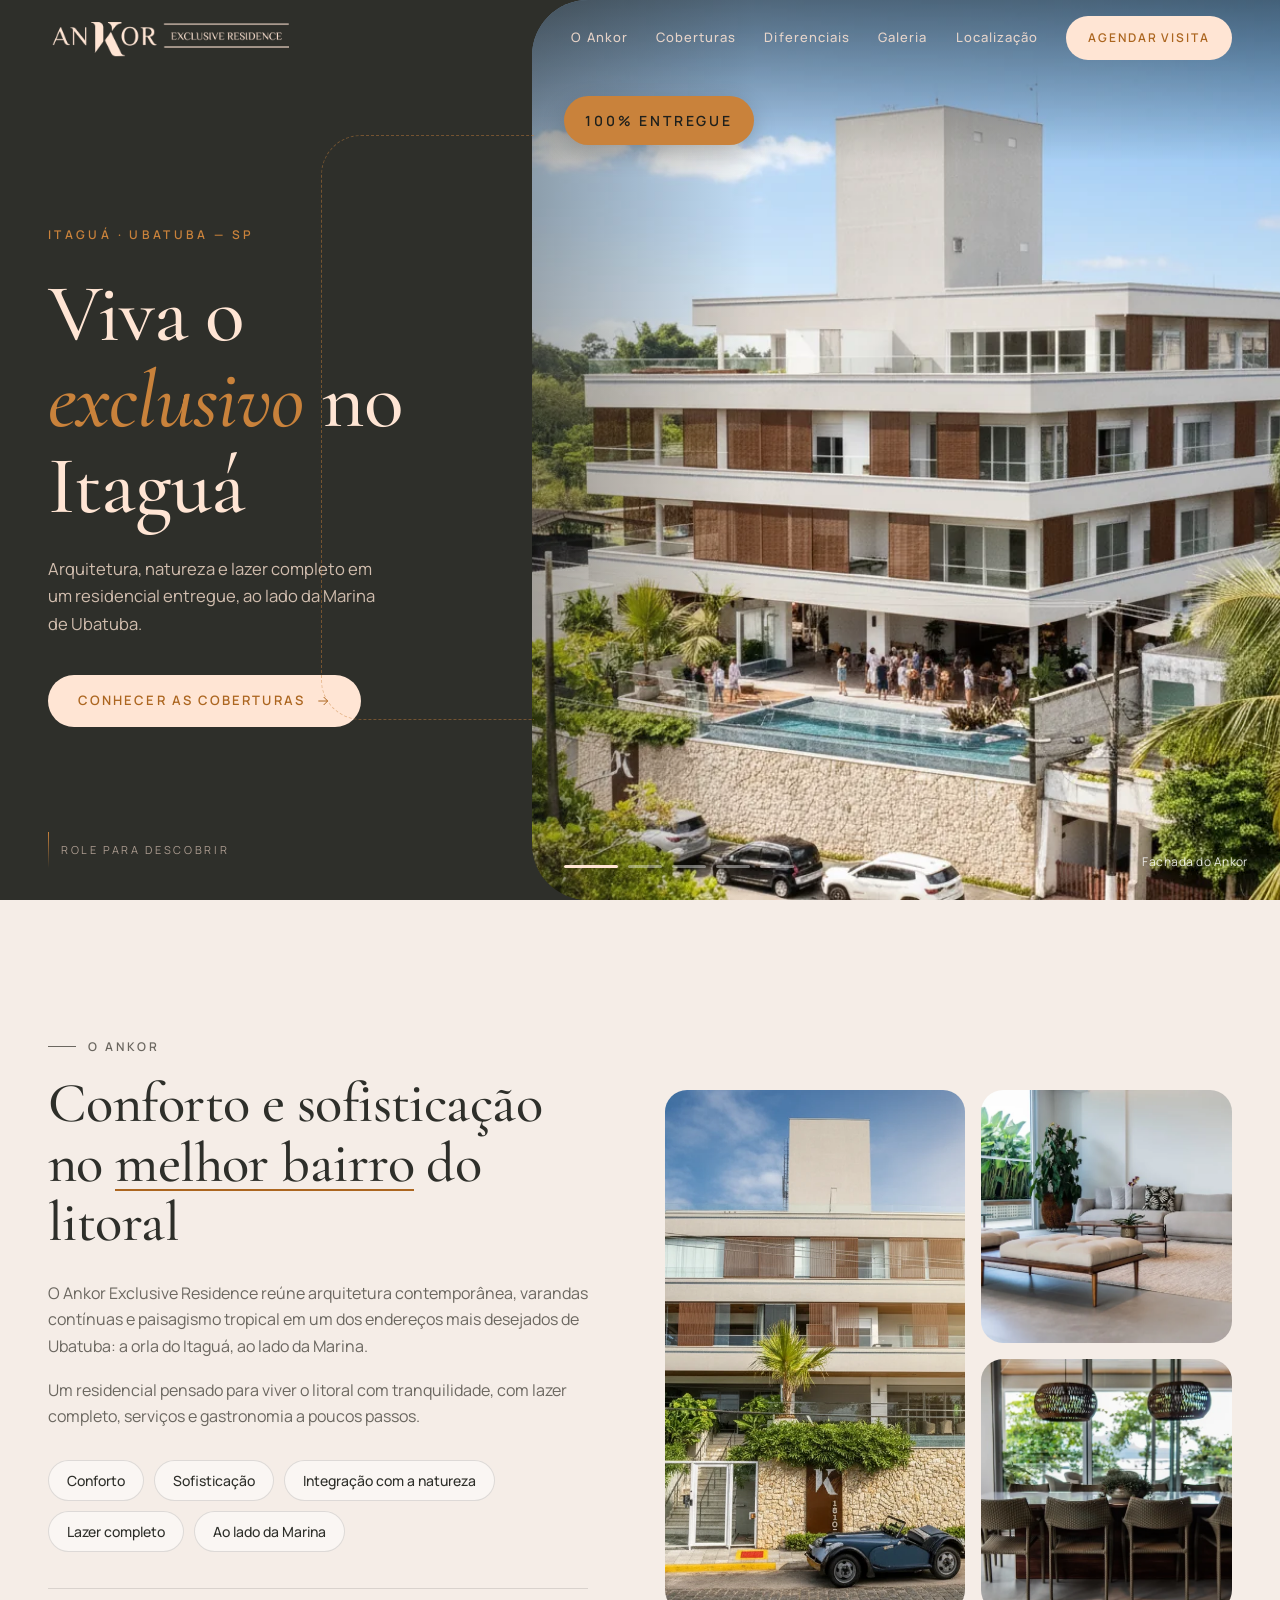
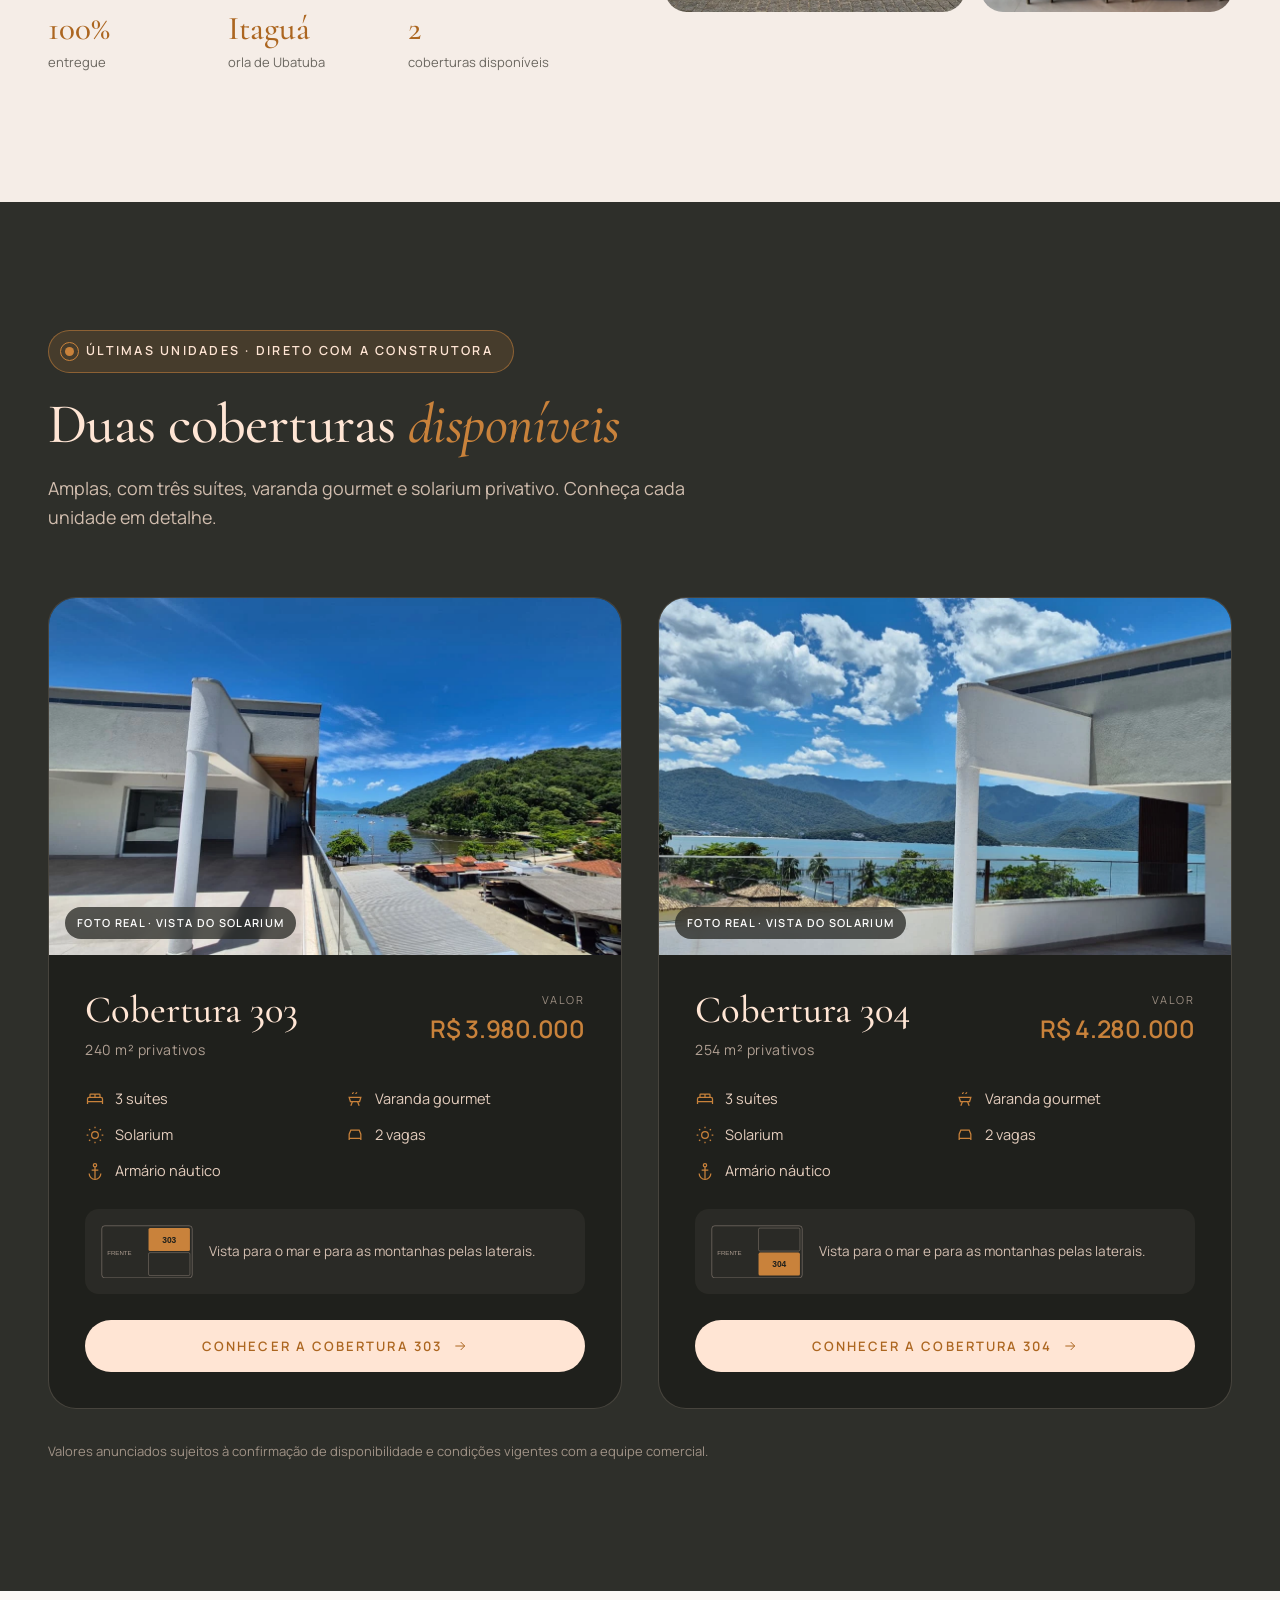
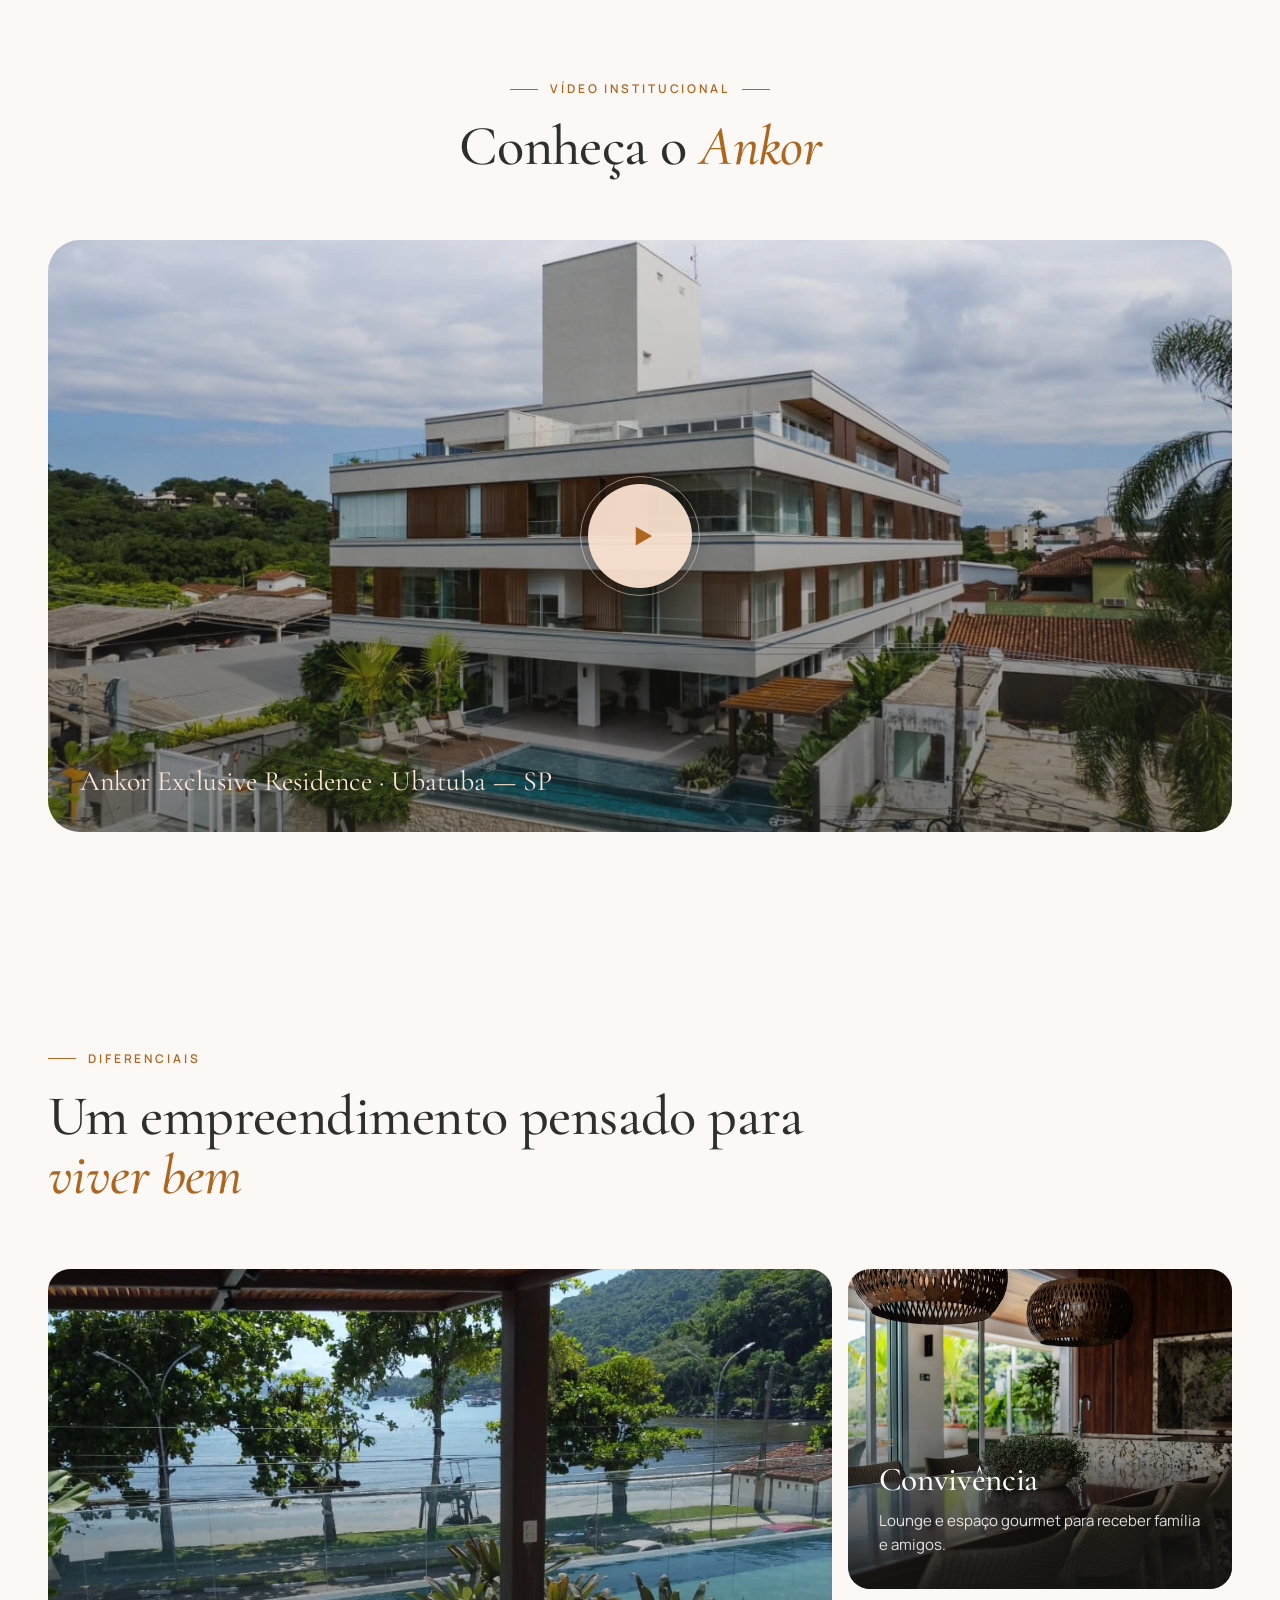
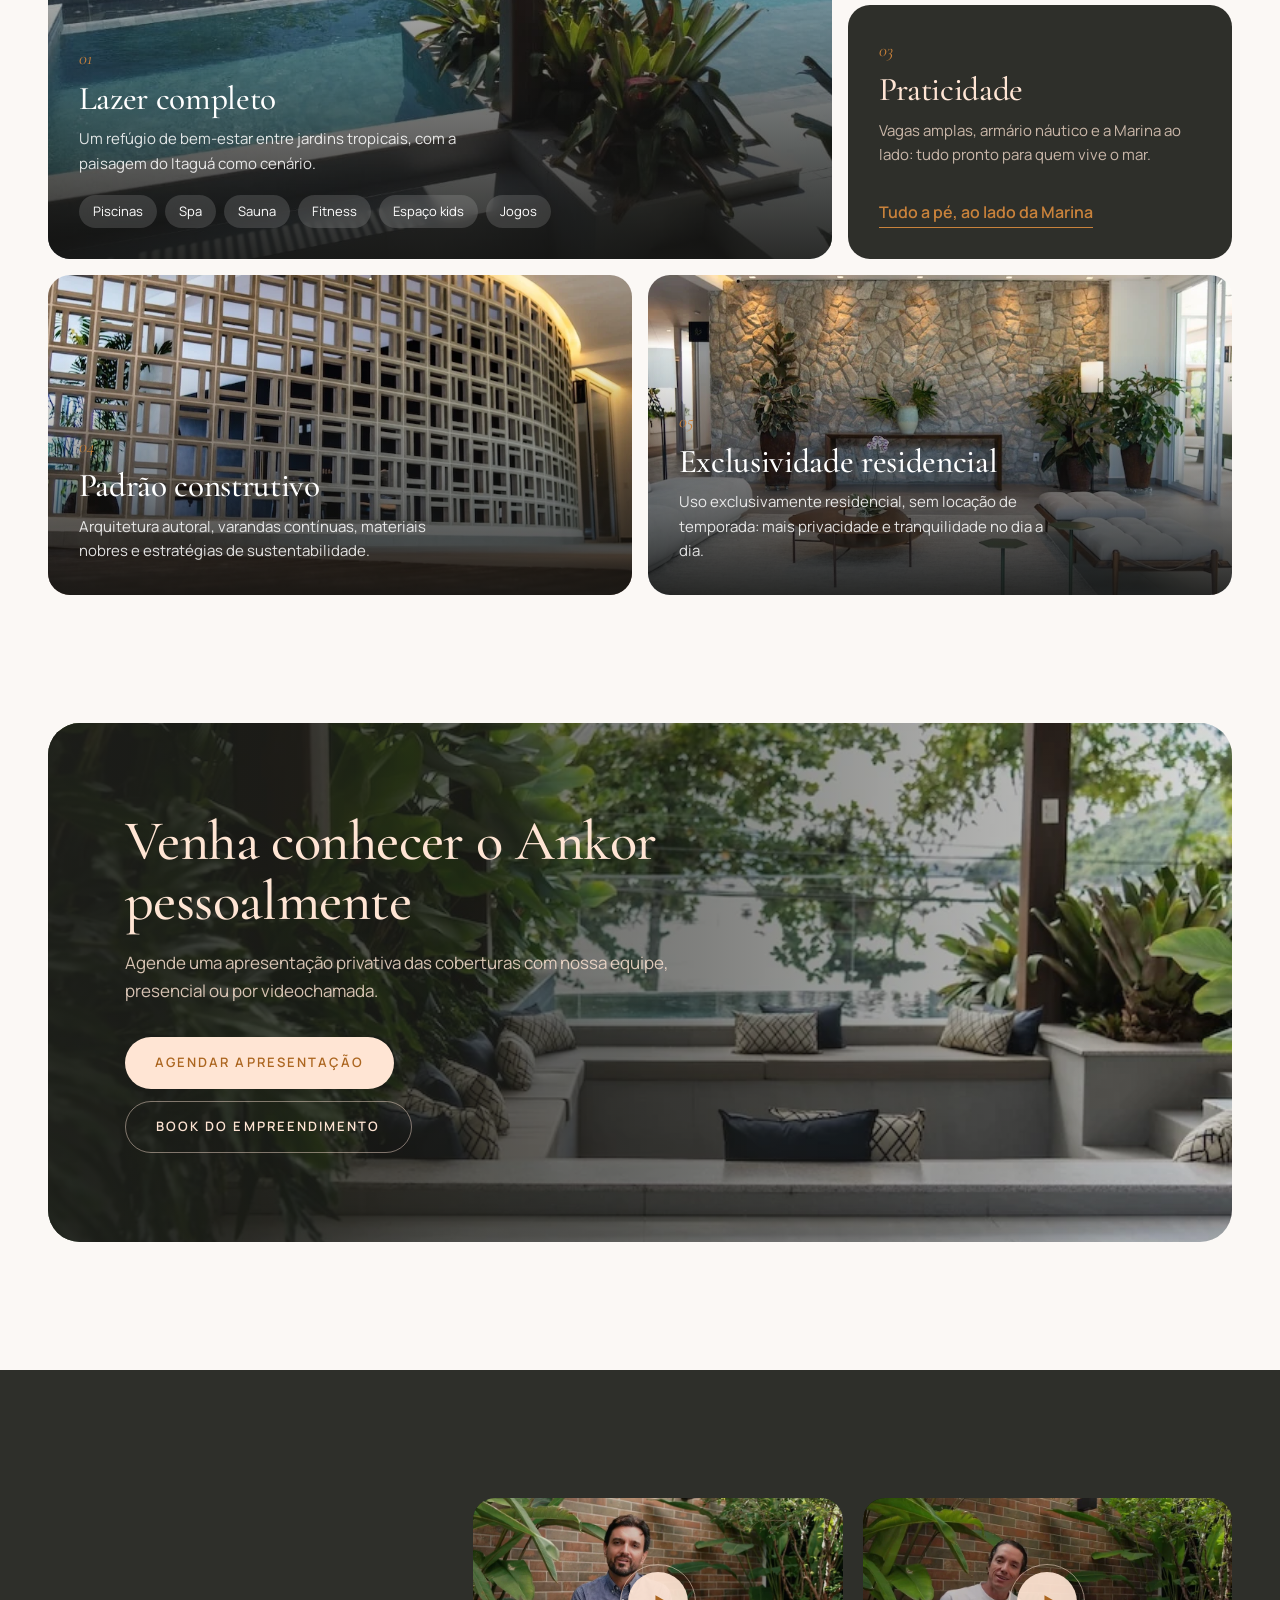
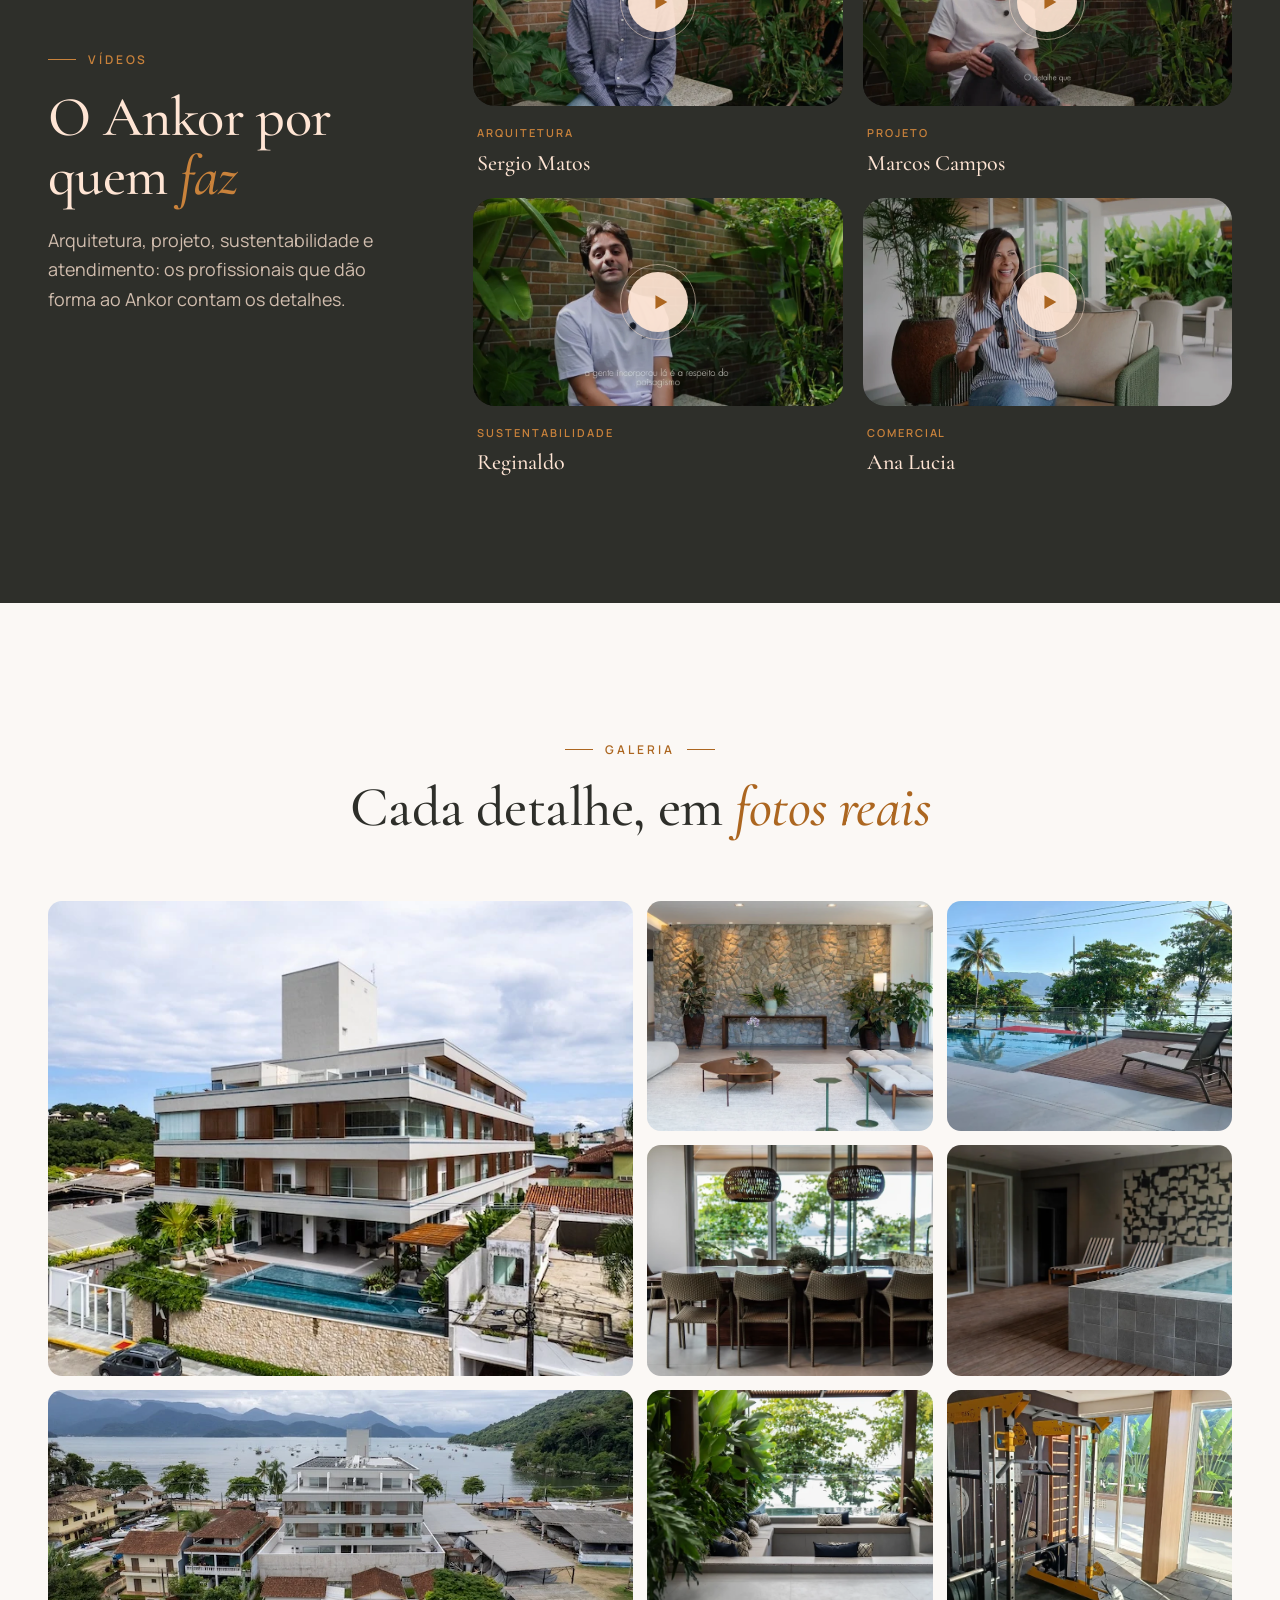
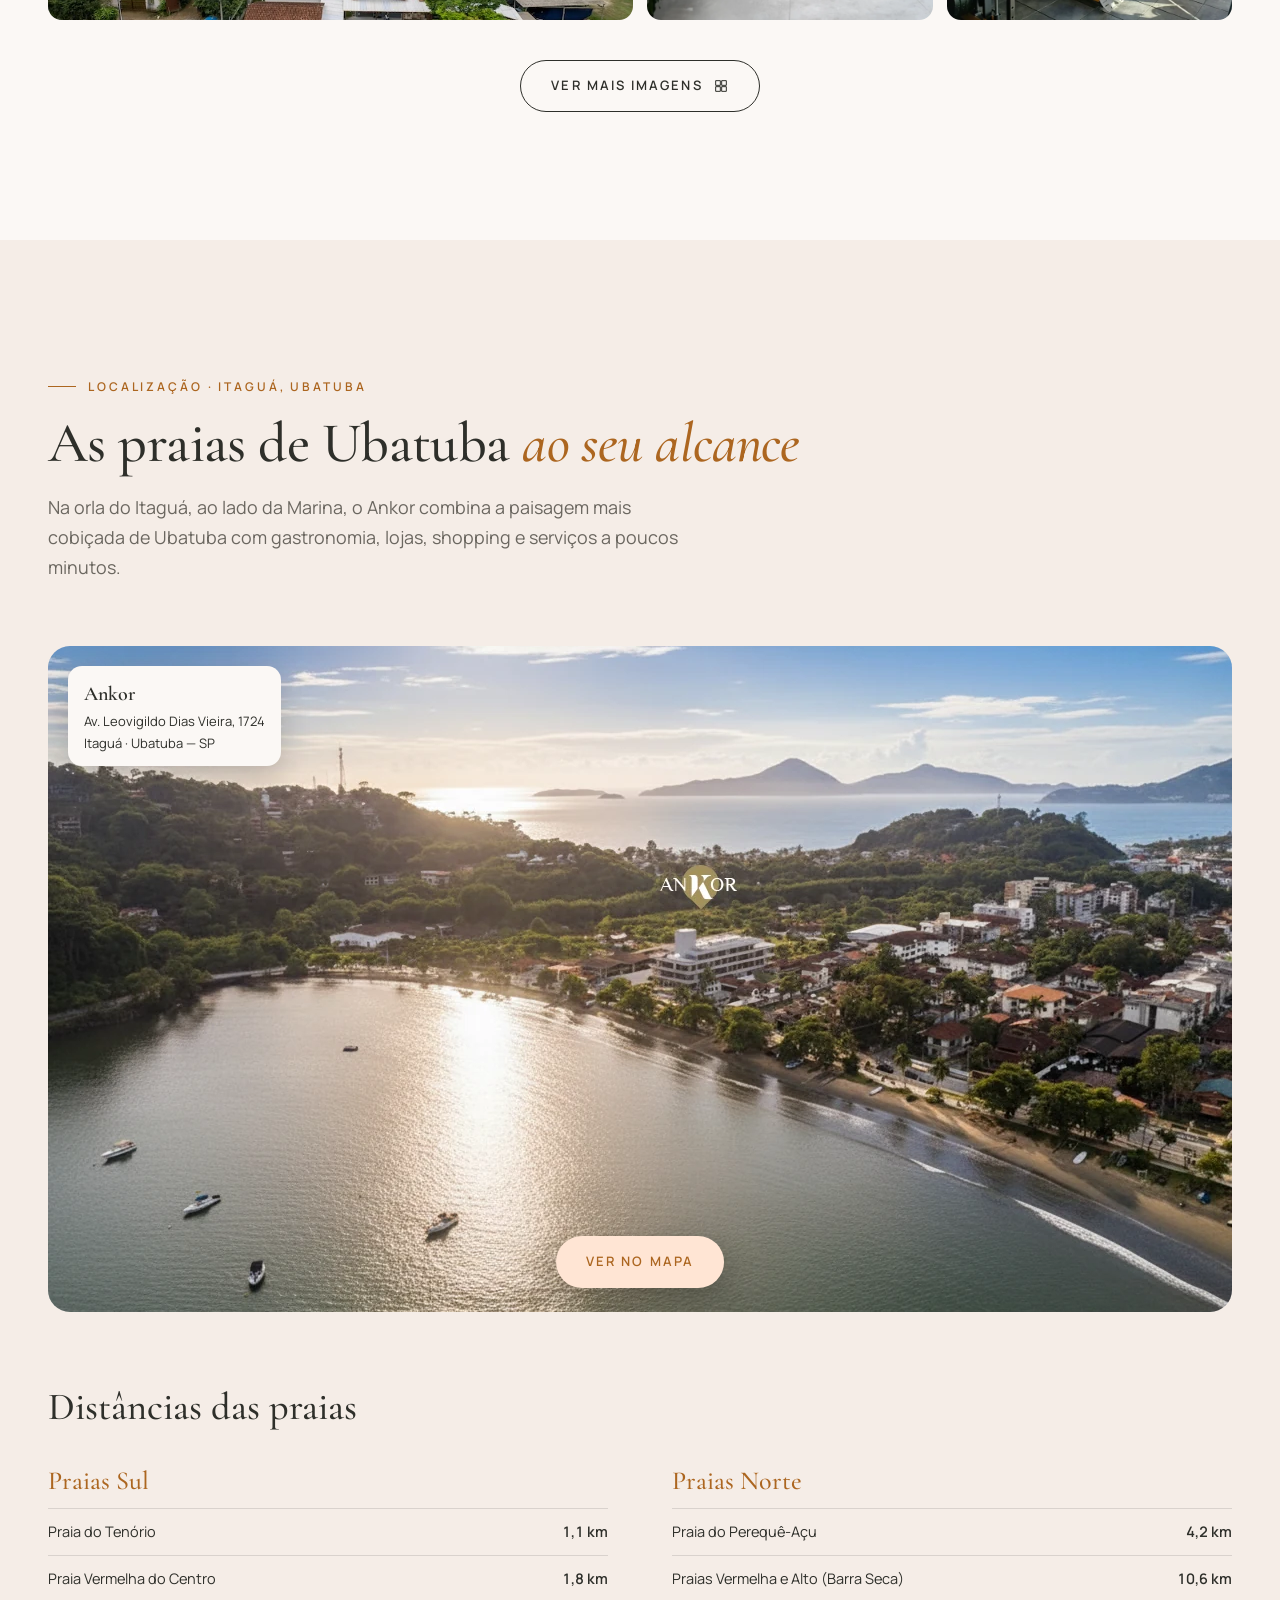
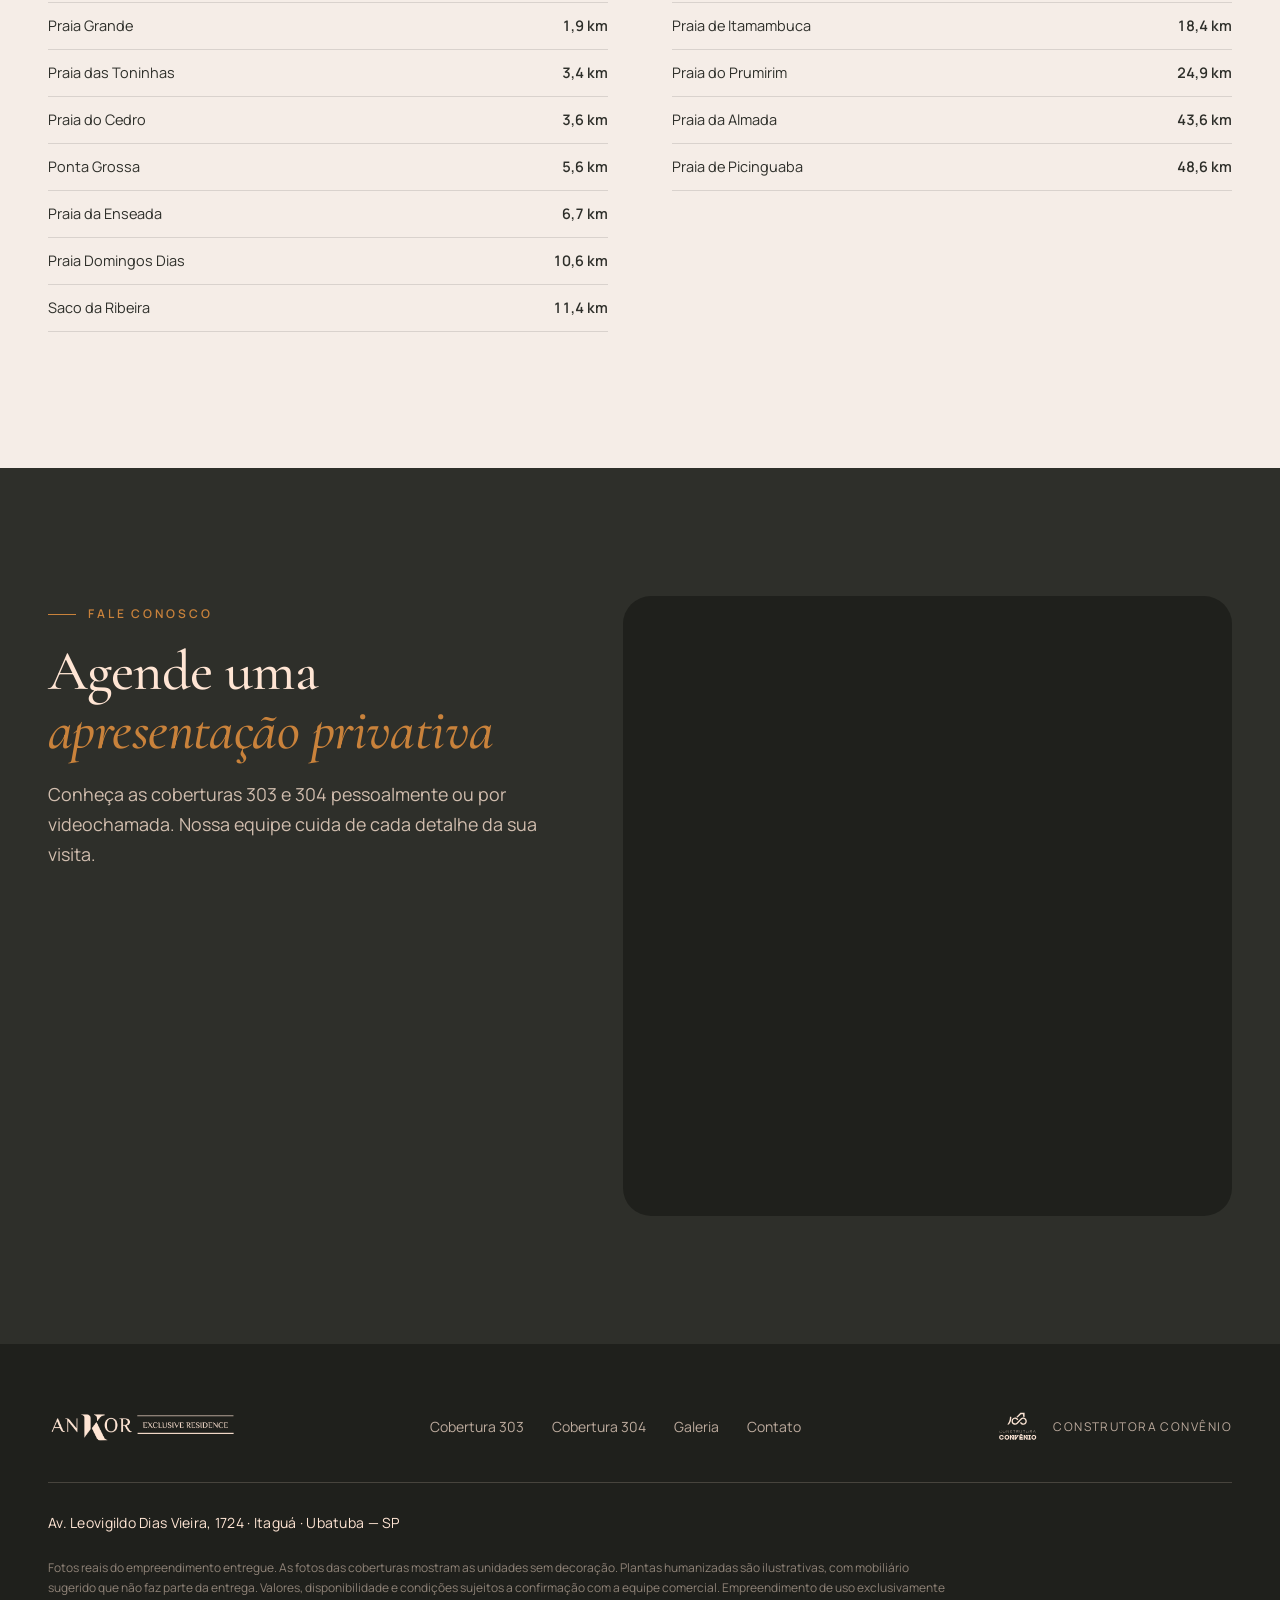
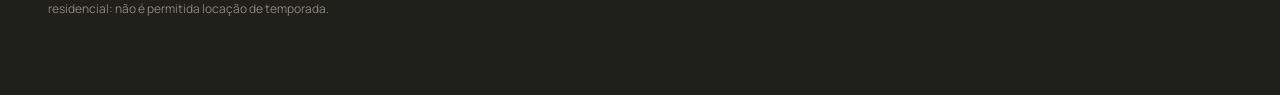
==== index.html @ f2eb55ed "Preparação para a HostGator: .htaccess com redirecionamentos, canonical, imagens de compartilhamento" ====
<!doctype html>
<html lang="pt-BR" data-base="">
<head>
<meta charset="utf-8">
<meta name="viewport" content="width=device-width, initial-scale=1, viewport-fit=cover">
<title>Ankor Exclusive Residence · Itaguá, Ubatuba</title>
<meta name="description" content="Ankor Exclusive Residence: residencial de alto padrão entregue no Itaguá, ao lado da Marina de Ubatuba. Coberturas 303 e 304 disponíveis, com vista para o mar.">
<meta name="theme-color" content="#2e2f2a">
<link rel="icon" href="assets/brand/favicon.png">
<meta property="og:title" content="Ankor Exclusive Residence · Itaguá, Ubatuba">
<meta property="og:description" content="Residencial entregue ao lado da Marina de Ubatuba. Coberturas 303 e 304 disponíveis.">
<meta property="og:image" content="https://construtoraconvenio.com.br/ankor/assets/img/og/og-home.jpg">
<meta property="og:url" content="https://construtoraconvenio.com.br/ankor/">
<link rel="canonical" href="https://construtoraconvenio.com.br/ankor/">
<meta property="og:type" content="website">
<link rel="preconnect" href="https://fonts.googleapis.com">
<link rel="preconnect" href="https://fonts.gstatic.com" crossorigin>
<link href="https://fonts.googleapis.com/css2?family=Cormorant+Garamond:ital,wght@0,400;0,500;0,600;1,500&family=Manrope:wght@400;500;600&display=swap" rel="stylesheet">
<link rel="preload" as="image" href="assets/img/hero/hero-1.webp" fetchpriority="high">
<link rel="stylesheet" href="assets/css/style.css?v=20260929d">

<!-- Google Tag Manager (mesmo contêiner do site atual) -->
<script>(function(w,d,s,l,i){w[l]=w[l]||[];w[l].push({'gtm.start':new Date().getTime(),event:'gtm.js'});var f=d.getElementsByTagName(s)[0],j=d.createElement(s),dl=l!='dataLayer'?'&l='+l:'';j.async=true;j.src='https://www.googletagmanager.com/gtm.js?id='+i+dl;f.parentNode.insertBefore(j,f);})(window,document,'script','dataLayer','GTM-N2VF7FVX');</script>
<!-- Google Analytics 4 e Google Ads (as mesmas tags do WordPress antigo do /ankor, fora do GTM) -->
<script async src="https://www.googletagmanager.com/gtag/js?id=G-858ZVEWJJ1"></script>
<script>window.dataLayer=window.dataLayer||[];function gtag(){dataLayer.push(arguments);}gtag('js',new Date());gtag('config','G-858ZVEWJJ1');gtag('config','AW-10869641873');</script>
<!-- Meta Pixel (mesmo ID do site atual) -->
<script>!function(f,b,e,v,n,t,s){if(f.fbq)return;n=f.fbq=function(){n.callMethod?n.callMethod.apply(n,arguments):n.queue.push(arguments)};if(!f._fbq)f._fbq=n;n.push=n;n.loaded=!0;n.version='2.0';n.queue=[];t=b.createElement(e);t.async=!0;t.src=v;s=b.getElementsByTagName(e)[0];s.parentNode.insertBefore(t,s)}(window,document,'script','https://connect.facebook.net/en_US/fbevents.js');fbq('init','279593157240250');fbq('track','PageView');</script>
</head>
<body>
<noscript><iframe src="https://www.googletagmanager.com/ns.html?id=GTM-N2VF7FVX" height="0" width="0" style="display:none;visibility:hidden"></iframe></noscript>

<!-- ============ HEADER ============ -->
<header class="header">
  <div class="container header__inner">
    <a href="#topo" class="logo logo--lg" aria-label="Ankor Exclusive Residence — início">
      <img src="assets/brand/ankor-logo.png" alt="Ankor Exclusive Residence" width="310" height="58">
    </a>
    <button class="nav-toggle" aria-label="Abrir menu" aria-expanded="false" aria-controls="menu"><span></span></button>
    <nav class="nav" id="menu" aria-label="Principal">
      <a href="#ankor">O Ankor</a>
      <a href="#coberturas">Coberturas</a>
      <a href="#diferenciais">Diferenciais</a>
      <a href="#galeria">Galeria</a>
      <a href="#localizacao">Localização</a>
      <a href="#contato" class="btn btn--peach">Agendar visita</a>
    </nav>
  </div>
</header>

<main id="topo">

<!-- ============ 1. HERO — institucional, fotos reais ============ -->
<section class="hero" aria-label="Ankor Exclusive Residence">
  <div class="hero__panel">
    <p class="hero__kicker">Itaguá · Ubatuba — SP</p>
    <h1 class="h1">Viva o <em>exclusivo</em> no Itaguá</h1>
    <p class="hero__sub">Arquitetura, natureza e lazer completo em um residencial entregue, ao lado da Marina de Ubatuba.</p>
    <div><a href="#coberturas" class="btn btn--peach">Conhecer as coberturas
      <svg viewBox="0 0 24 24" fill="none" stroke="currentColor" stroke-width="1.5"><path d="M5 12h14M13 6l6 6-6 6"/></svg></a></div>
    <span class="scroll-cue">Role para descobrir</span>
  </div>
  <div class="hero__media">
    <span class="hero__badge">100% entregue</span>
    <div class="hero__slide is-active" data-caption="Fachada do Ankor">
      <img src="assets/img/hero/hero-1.webp" alt="Fachada do Ankor Exclusive Residence com a piscina e o paisagismo" width="1184" height="864" fetchpriority="high" style="object-position:40% 50%">
    </div>
    <div class="hero__slide" data-caption="O Ankor e a baía do Itaguá">
      <img data-src="assets/img/hero/hero-2.webp" alt="Vista aérea do Ankor com a baía do Itaguá e a serra ao fundo" width="1184" height="864" style="object-position:72% 85%">
    </div>
    <div class="hero__slide" data-caption="Piscina e área de convivência">
      <img data-src="assets/img/hero/hero-3-1200.webp" data-srcset="assets/img/hero/hero-3-1200.webp 1200w, assets/img/hero/hero-3-2400.webp 2400w" sizes="(max-width: 900px) 100vw, 60vw" alt="Piscina e área de convivência do Ankor" width="2400" height="1791">
    </div>
    <div class="hero__slide" data-caption="Acesso social">
      <img data-src="assets/img/hero/hero-4-1200.webp" data-srcset="assets/img/hero/hero-4-1200.webp 1200w, assets/img/hero/hero-4-2400.webp 2400w" sizes="(max-width: 900px) 100vw, 60vw" alt="Acesso social do Ankor com o totem da marca e jardim" width="2400" height="1600" style="object-position:40% 50%">
    </div>
    <div class="hero__slide" data-caption="Piscina com deck de madeira">
      <img data-src="assets/img/hero/hero-5-1200.webp" data-srcset="assets/img/hero/hero-5-1200.webp 1200w, assets/img/hero/hero-5-2400.webp 2400w" sizes="(max-width: 900px) 100vw, 60vw" alt="Piscina com deck de madeira e espreguiçadeiras" width="2400" height="1392">
    </div>
    <div class="hero__dots" aria-label="Fotos do destaque">
      <button class="is-active" aria-label="Foto 1"></button><button aria-label="Foto 2"></button><button aria-label="Foto 3"></button><button aria-label="Foto 4"></button><button aria-label="Foto 5"></button>
    </div>
    <span class="hero__caption" aria-live="polite">Fachada do Ankor</span>
  </div>
</section>

<!-- ============ 2. APRESENTAÇÃO ============ -->
<section class="section section--sand" id="ankor">
  <div class="container intro">
    <div class="intro__text reveal">
      <p class="eyebrow">O Ankor</p>
      <h2 class="h2">Conforto e sofisticação no <span class="u-line">melhor bairro</span> do litoral</h2>
      <p>O Ankor Exclusive Residence reúne arquitetura contemporânea, varandas contínuas e paisagismo tropical em um dos endereços mais desejados de Ubatuba: a orla do Itaguá, ao lado da Marina.</p>
      <p>Um residencial pensado para viver o litoral com tranquilidade, com lazer completo, serviços e gastronomia a poucos passos.</p>
      <ul class="pillars" aria-label="Conceitos do empreendimento">
        <li>Conforto</li><li>Sofisticação</li><li>Integração com a natureza</li><li>Lazer completo</li><li>Ao lado da Marina</li>
      </ul>
      <div class="facts">
        <div><strong>100%</strong><span>entregue</span></div>
        <div><strong>Itaguá</strong><span>orla de Ubatuba</span></div>
        <div><strong>2</strong><span>coberturas disponíveis</span></div>
      </div>
    </div>
    <div class="intro__media reveal reveal-d1">
      <figure><img src="assets/img/empreendimento/arquitetura-varandas.webp" alt="Fachada do Ankor com brises em madeira e muro de pedra" loading="lazy" width="1184" height="864"></figure>
      <figure><img src="assets/img/empreendimento/hall-jardim-sm.webp" alt="Hall social integrado ao jardim" loading="lazy" width="720" height="480"></figure>
      <figure><img src="assets/img/lazer/gourmet-sm.webp" alt="Espaço gourmet" loading="lazy" width="720" height="480"></figure>
    </div>
  </div>
</section>

<!-- ============ 3. COBERTURAS 303 e 304 ============ -->
<section class="section section--dark" id="coberturas">
  <div class="container">
    <div class="section-head reveal">
      <p class="highlight-pill"><span class="live-dot" aria-hidden="true"></span>Últimas unidades · direto com a construtora</p>
      <h2 class="h2">Duas coberturas <em class="pulse-text">disponíveis</em></h2>
      <p class="lead">Amplas, com três suítes, varanda gourmet e solarium privativo. Conheça cada unidade em detalhe.</p>
    </div>


    <div class="units">
      <!-- Cobertura 303 -->
      <article class="unit reveal">
        <div class="unit__media">
          <img src="assets/img/vista/303-vista-solarium.webp" alt="Solarium da Cobertura 303 com vista para o mar" loading="lazy" width="720" height="405">
          <span class="tag">Foto real · vista do solarium</span>
        </div>
        <div class="unit__body">
          <div class="unit__head">
            <div>
              <h3 class="unit__title">Cobertura 303</h3>
              <p class="unit__area" style="margin-bottom:0">240 m² privativos</p>
            </div>
            <div class="unit__price"><small>Valor</small><strong>R$ 3.980.000</strong></div>
          </div>
          <ul class="feat-list">
            <li><svg viewBox="0 0 24 24" fill="none" stroke="currentColor" stroke-width="1.5"><path d="M3 18v-6a2 2 0 012-2h14a2 2 0 012 2v6M3 15h18M6 10V7a1 1 0 011-1h4a1 1 0 011 1v3M12 10V7a1 1 0 011-1h4a1 1 0 011 1v3"/></svg>3 suítes</li>
            <li><svg viewBox="0 0 24 24" fill="none" stroke="currentColor" stroke-width="1.5"><path d="M5 10h14l-1.5 5h-11zM9 15l-2 5M15 15l2 5M9 6c0-1 1-1 1-2M13 6c0-1 1-1 1-2"/></svg>Varanda gourmet</li>
            <li><svg viewBox="0 0 24 24" fill="none" stroke="currentColor" stroke-width="1.5"><circle cx="12" cy="12" r="4"/><path d="M12 2v2M12 20v2M4.9 4.9l1.4 1.4M17.7 17.7l1.4 1.4M2 12h2M20 12h2M4.9 19.1l1.4-1.4M17.7 6.3l1.4-1.4"/></svg>Solarium</li>
            <li><svg viewBox="0 0 24 24" fill="none" stroke="currentColor" stroke-width="1.5"><path d="M5 16V11l2-5h10l2 5v5M5 16h14M5 16v2M19 16v2M7.5 13h.01M16.5 13h.01"/></svg>2 vagas</li>
            <li><svg viewBox="0 0 24 24" fill="none" stroke="currentColor" stroke-width="1.5"><circle cx="12" cy="5" r="2"/><path d="M12 7v14M8 11h8M5 15a7 7 0 0014 0"/></svg>Armário náutico</li>
          </ul>
          <div class="unit__pos">
            <svg class="keyplan" viewBox="0 0 120 70" aria-hidden="true"><rect x="1" y="1" width="118" height="68" rx="4" fill="none" stroke="rgba(255,229,212,.35)"/><rect x="62" y="4" width="54" height="30" rx="2" fill="#c9823b"/><rect x="62" y="36" width="54" height="30" rx="2" fill="none" stroke="rgba(255,229,212,.3)"/><text x="89" y="23" fill="#1f201c" font-size="11" text-anchor="middle" font-family="sans-serif" font-weight="700">303</text><text x="8" y="39" fill="rgba(255,229,212,.6)" font-size="8" font-family="sans-serif">FRENTE</text></svg>
            <span>Vista para o mar e para as montanhas pelas laterais.</span>
          </div>
          <div class="unit__cta">
            <a href="cobertura-303/" class="btn btn--peach">Conhecer a Cobertura 303
              <svg viewBox="0 0 24 24" fill="none" stroke="currentColor" stroke-width="1.5"><path d="M5 12h14M13 6l6 6-6 6"/></svg></a>
          </div>
        </div>
      </article>

      <!-- Cobertura 304 -->
      <article class="unit reveal reveal-d1">
        <div class="unit__media">
          <img src="assets/img/vista/304-vista-solarium.webp" alt="Solarium da Cobertura 304 com vista para o mar" loading="lazy" width="720" height="405">
          <span class="tag">Foto real · vista do solarium</span>
        </div>
        <div class="unit__body">
          <div class="unit__head">
            <div>
              <h3 class="unit__title">Cobertura 304</h3>
              <p class="unit__area" style="margin-bottom:0">254 m² privativos</p>
            </div>
            <div class="unit__price"><small>Valor</small><strong>R$ 4.280.000</strong></div>
          </div>
          <ul class="feat-list">
            <li><svg viewBox="0 0 24 24" fill="none" stroke="currentColor" stroke-width="1.5"><path d="M3 18v-6a2 2 0 012-2h14a2 2 0 012 2v6M3 15h18M6 10V7a1 1 0 011-1h4a1 1 0 011 1v3M12 10V7a1 1 0 011-1h4a1 1 0 011 1v3"/></svg>3 suítes</li>
            <li><svg viewBox="0 0 24 24" fill="none" stroke="currentColor" stroke-width="1.5"><path d="M5 10h14l-1.5 5h-11zM9 15l-2 5M15 15l2 5M9 6c0-1 1-1 1-2M13 6c0-1 1-1 1-2"/></svg>Varanda gourmet</li>
            <li><svg viewBox="0 0 24 24" fill="none" stroke="currentColor" stroke-width="1.5"><circle cx="12" cy="12" r="4"/><path d="M12 2v2M12 20v2M4.9 4.9l1.4 1.4M17.7 17.7l1.4 1.4M2 12h2M20 12h2M4.9 19.1l1.4-1.4M17.7 6.3l1.4-1.4"/></svg>Solarium</li>
            <li><svg viewBox="0 0 24 24" fill="none" stroke="currentColor" stroke-width="1.5"><path d="M5 16V11l2-5h10l2 5v5M5 16h14M5 16v2M19 16v2M7.5 13h.01M16.5 13h.01"/></svg>2 vagas</li>
            <li><svg viewBox="0 0 24 24" fill="none" stroke="currentColor" stroke-width="1.5"><circle cx="12" cy="5" r="2"/><path d="M12 7v14M8 11h8M5 15a7 7 0 0014 0"/></svg>Armário náutico</li>
          </ul>
          <div class="unit__pos">
            <svg class="keyplan" viewBox="0 0 120 70" aria-hidden="true"><rect x="1" y="1" width="118" height="68" rx="4" fill="none" stroke="rgba(255,229,212,.35)"/><rect x="62" y="4" width="54" height="30" rx="2" fill="none" stroke="rgba(255,229,212,.3)"/><rect x="62" y="36" width="54" height="30" rx="2" fill="#c9823b"/><text x="89" y="55" fill="#1f201c" font-size="11" text-anchor="middle" font-family="sans-serif" font-weight="700">304</text><text x="8" y="39" fill="rgba(255,229,212,.6)" font-size="8" font-family="sans-serif">FRENTE</text></svg>
            <span>Vista para o mar e para as montanhas pelas laterais.</span>
          </div>
          <div class="unit__cta">
            <a href="cobertura-304/" class="btn btn--peach">Conhecer a Cobertura 304
              <svg viewBox="0 0 24 24" fill="none" stroke="currentColor" stroke-width="1.5"><path d="M5 12h14M13 6l6 6-6 6"/></svg></a>
          </div>
        </div>
      </article>
    </div>
    <p style="margin:32px 0 0;font-size:13px;color:rgba(255,229,212,.55)">Valores anunciados sujeitos à confirmação de disponibilidade e condições vigentes com a equipe comercial.</p>
  </div>
</section>

<!-- ============ VÍDEO INSTITUCIONAL ============ -->
<section class="section section--tight" id="video-institucional" aria-label="Vídeo institucional">
  <div class="container">
    <div class="section-head section-head--center reveal">
      <p class="eyebrow">Vídeo institucional</p>
      <h2 class="h2">Conheça o <em>Ankor</em></h2>
    </div>
    <button class="feature-video reveal" data-video="Oy8C2-HSCjQ" data-title="Ankor Exclusive Residence" aria-label="Assistir ao vídeo institucional do Ankor">
      <img src="assets/img/empreendimento/fachada-piscina.webp" alt="" loading="lazy" width="1280" height="852">
      <span class="play play--lg"><svg viewBox="0 0 24 24" fill="currentColor"><path d="M7 4.5v15l13-7.5z"/></svg></span>
      <span class="feature-video__label">Ankor Exclusive Residence · Ubatuba — SP</span>
    </button>
  </div>
</section>

<!-- ============ 4. DIFERENCIAIS E ÁREAS COMUNS ============ -->
<section class="section" id="diferenciais">
  <div class="container">
    <div class="section-head reveal">
      <p class="eyebrow">Diferenciais</p>
      <h2 class="h2">Um empreendimento pensado para <em>viver bem</em></h2>
    </div>
    <div class="bento">
      <article class="tile tile--img b-1 reveal">
        <img src="assets/img/lazer/piscinas-mar.webp" alt="Piscinas do Ankor com vista para o mar" loading="lazy" width="1280" height="720">
        <div class="tile__body">
          <span class="tile__num">01</span>
          <h3 class="h3">Lazer completo</h3>
          <p>Um refúgio de bem-estar entre jardins tropicais, com a paisagem do Itaguá como cenário.</p>
          <ul class="amenities"><li>Piscinas</li><li>Spa</li><li>Sauna</li><li>Fitness</li><li>Espaço kids</li><li>Jogos</li></ul>
        </div>
      </article>
      <article class="tile tile--img b-2 reveal reveal-d1">
        <img src="assets/img/lazer/gourmet-mesa.webp" alt="Espaço gourmet" loading="lazy" width="720" height="480">
        <div class="tile__body">
          <span class="tile__num">02</span>
          <h3 class="h3">Convivência</h3>
          <p>Lounge e espaço gourmet para receber família e amigos.</p>
        </div>
      </article>
      <article class="tile tile--dark b-3 reveal reveal-d2">
        <div class="tile__body">
          <span class="tile__num">03</span>
          <h3 class="h3">Praticidade</h3>
          <p>Vagas amplas, armário náutico e a Marina ao lado: tudo pronto para quem vive o mar.</p>
        </div>
        <div class="tile__body" style="padding-top:0">
          <a href="#localizacao" class="link-arrow" style="color:var(--copper-light)">Tudo a pé, ao lado da Marina</a>
        </div>
      </article>
      <article class="tile tile--img b-4 reveal">
        <img src="assets/img/empreendimento/cobogo-curvo.webp" alt="Parede curva de cobogós no hall" loading="lazy" width="720" height="480">
        <div class="tile__body">
          <span class="tile__num">04</span>
          <h3 class="h3">Padrão construtivo</h3>
          <p>Arquitetura autoral, varandas contínuas, materiais nobres e estratégias de sustentabilidade.</p>
        </div>
      </article>
      <article class="tile tile--img b-5 reveal reveal-d1">
        <img src="assets/img/empreendimento/hall-pedra.webp" alt="Hall social com parede em pedra" loading="lazy" width="720" height="480">
        <div class="tile__body">
          <span class="tile__num">05</span>
          <h3 class="h3">Exclusividade residencial</h3>
          <p>Uso exclusivamente residencial, sem locação de temporada: mais privacidade e tranquilidade no dia a dia.</p>
        </div>
      </article>
    </div>
  </div>
</section>

<!-- ============ CTA intermediário ============ -->
<section class="container" aria-label="Contato">
  <div class="cta-band reveal">
    <img src="assets/img/lazer/lounge-rebaixado.webp" alt="" loading="lazy" width="800" height="533">
    <div class="cta-band__inner">
      <h2 class="h2">Venha conhecer o Ankor pessoalmente</h2>
      <p>Agende uma apresentação privativa das coberturas com nossa equipe, presencial ou por videochamada.</p>
      <div class="cta-band__actions">
        <a href="#contato" class="btn btn--peach">Agendar apresentação</a>
        <a href="#" class="btn btn--ghost-light" data-book hidden target="_blank" rel="noopener">Book do empreendimento</a>
      </div>
    </div>
  </div>
</section>

<!-- ============ 5. VÍDEOS EM CARROSSEL ============ -->
<section class="section section--dark" id="videos" style="margin-top:clamp(72px,10vw,128px)">
  <div class="container videos-layout">
    <div class="head-row">
      <div class="section-head reveal">
        <p class="eyebrow">Vídeos</p>
        <h2 class="h2">O Ankor por quem <em>faz</em></h2>
        <p class="lead" style="margin-top:20px">Arquitetura, projeto, sustentabilidade e atendimento: os profissionais que dão forma ao Ankor contam os detalhes.</p>
      </div>
    </div>
    <div class="video-grid">
        <button class="video-card" data-video="b6bPRRs4OQk" data-title="Depoimento — Sergio Matos (Arquitetura)">
          <div class="video-card__thumb"><img src="assets/img/videos/b6bPRRs4OQk.webp" alt="" loading="lazy" width="960" height="540"><span class="play"><svg viewBox="0 0 24 24" fill="currentColor"><path d="M7 4.5v15l13-7.5z"/></svg></span></div>
          <div class="video-card__meta"><small>Arquitetura</small><h3>Sergio Matos</h3></div>
        </button>
        <button class="video-card" data-video="2AB3gYtHMBk" data-title="Depoimento — Marcos Campos (Projeto)">
          <div class="video-card__thumb"><img src="assets/img/videos/2AB3gYtHMBk.webp" alt="" loading="lazy" width="960" height="540"><span class="play"><svg viewBox="0 0 24 24" fill="currentColor"><path d="M7 4.5v15l13-7.5z"/></svg></span></div>
          <div class="video-card__meta"><small>Projeto</small><h3>Marcos Campos</h3></div>
        </button>
        <button class="video-card" data-video="C1-DqbgqG0A" data-title="Depoimento — Reginaldo (Sustentabilidade)">
          <div class="video-card__thumb"><img src="assets/img/videos/C1-DqbgqG0A.webp" alt="" loading="lazy" width="960" height="540"><span class="play"><svg viewBox="0 0 24 24" fill="currentColor"><path d="M7 4.5v15l13-7.5z"/></svg></span></div>
          <div class="video-card__meta"><small>Sustentabilidade</small><h3>Reginaldo</h3></div>
        </button>
        <button class="video-card" data-video="Yyi8ZEExjOI" data-title="Depoimento — Ana Lucia (Comercial)">
          <div class="video-card__thumb"><img src="assets/img/videos/Yyi8ZEExjOI.webp" alt="" loading="lazy" width="960" height="540"><span class="play"><svg viewBox="0 0 24 24" fill="currentColor"><path d="M7 4.5v15l13-7.5z"/></svg></span></div>
          <div class="video-card__meta"><small>Comercial</small><h3>Ana Lucia</h3></div>
        </button>
    </div>
  </div>
</section>

<!-- ============ 6. GALERIA (8 imagens) + 7. VER MAIS ============ -->
<section class="section" id="galeria">
  <div class="container">
    <div class="section-head section-head--center reveal">
      <p class="eyebrow">Galeria</p>
      <h2 class="h2">Cada detalhe, em <em>fotos reais</em></h2>
    </div>
    <div class="gallery-grid" data-lb-group>
      <button class="g-item reveal" data-img="fachada-aerea"><img src="assets/img/empreendimento/fachada-aerea.webp" alt="Fachada do Ankor" loading="lazy" width="800" height="533"><span class="g-cap">Fachada</span></button>
      <button class="g-item reveal" data-img="hall-pedra"><img src="assets/img/empreendimento/hall-pedra-sm.webp" alt="Hall social" loading="lazy" width="720" height="480"><span class="g-cap">Área social</span></button>
      <button class="g-item reveal reveal-d1" data-img="piscina-deck"><img src="assets/img/lazer/piscina-deck-sm.webp" alt="Piscina e deck" loading="lazy" width="720" height="405"><span class="g-cap">Piscinas e lazer</span></button>
      <button class="g-item reveal" data-img="gourmet"><img src="assets/img/lazer/gourmet-sm.webp" alt="Espaço gourmet" loading="lazy" width="720" height="480"><span class="g-cap">Espaço gourmet</span></button>
      <button class="g-item reveal reveal-d1" data-img="spa-piscina"><img src="assets/img/lazer/spa-piscina-sm.webp" alt="Spa com piscina" loading="lazy" width="800" height="533"><span class="g-cap">Spa</span></button>
      <button class="g-item reveal" data-img="aerea-itagua"><img src="assets/img/localizacao/aerea-itagua.webp" alt="O Ankor e a baía do Itaguá" loading="lazy" width="800" height="533"><span class="g-cap">Localização · Itaguá</span></button>
      <button class="g-item reveal reveal-d1" data-img="lounge-rebaixado"><img src="assets/img/lazer/lounge-rebaixado-sm.webp" alt="Lounge entre jardins" loading="lazy" width="720" height="480"><span class="g-cap">Paisagismo</span></button>
      <button class="g-item reveal reveal-d2" data-img="fitness-vista"><img src="assets/img/lazer/fitness-vista-sm.webp" alt="Fitness com vista para o jardim" loading="lazy" width="1000" height="563"><span class="g-cap">Fitness</span></button>
    </div>
    <div class="gallery-more">
      <button class="btn btn--ghost" data-open-gallery="home">Ver mais imagens
        <svg viewBox="0 0 24 24" fill="none" stroke="currentColor" stroke-width="1.5"><path d="M4 4h7v7H4zM13 4h7v7h-7zM4 13h7v7H4zM13 13h7v7h-7z"/></svg></button>
    </div>
  </div>
</section>

<!-- ============ 8. LOCALIZAÇÃO ============ -->
<section class="section section--sand" id="localizacao">
  <div class="container">
    <div class="section-head reveal">
      <p class="eyebrow">Localização · Itaguá, Ubatuba</p>
      <h2 class="h2">As praias de Ubatuba <em>ao seu alcance</em></h2>
      <p class="lead">Na orla do Itaguá, ao lado da Marina, o Ankor combina a paisagem mais cobiçada de Ubatuba com gastronomia, lojas, shopping e serviços a poucos minutos.</p>
    </div>
    <div class="map map--wide reveal">
      <img src="assets/img/localizacao/aerea-baia-ankor.webp" alt="Vista aérea da baía do Itaguá com a localização do Ankor" loading="lazy" width="1184" height="864">
      <div class="map__pin"><strong>Ankor</strong>Av. Leovigildo Dias Vieira, 1724<br>Itaguá · Ubatuba — SP</div>
      <button class="btn btn--peach map__btn" data-map="https://www.google.com/maps?q=Av.+Leovigildo+Dias+Vieira,+1724+-+Itagu%C3%A1,+Ubatuba+-+SP&amp;output=embed">Ver no mapa</button>
    </div>
    <p class="map__addr">Av. Leovigildo Dias Vieira, 1724 · Itaguá · Ubatuba — SP</p>
    <div class="beaches-wrap reveal">
      <h3 class="beaches-title">Distâncias das praias</h3>
      <div class="beaches beaches--wide">
        <div><h3>Praias Sul</h3><ul><li><span>Praia do Tenório</span><span>1,1 km</span></li><li><span>Praia Vermelha do Centro</span><span>1,8 km</span></li><li><span>Praia Grande</span><span>1,9 km</span></li><li><span>Praia das Toninhas</span><span>3,4 km</span></li><li><span>Praia do Cedro</span><span>3,6 km</span></li><li><span>Ponta Grossa</span><span>5,6 km</span></li><li><span>Praia da Enseada</span><span>6,7 km</span></li><li><span>Praia Domingos Dias</span><span>10,6 km</span></li><li><span>Saco da Ribeira</span><span>11,4 km</span></li></ul></div>
        <div><h3>Praias Norte</h3><ul><li><span>Praia do Perequê-Açu</span><span>4,2 km</span></li><li><span>Praias Vermelha e Alto (Barra Seca)</span><span>10,6 km</span></li><li><span>Praia de Itamambuca</span><span>18,4 km</span></li><li><span>Praia do Prumirim</span><span>24,9 km</span></li><li><span>Praia da Almada</span><span>43,6 km</span></li><li><span>Praia de Picinguaba</span><span>48,6 km</span></li></ul></div>
      </div>
    </div>
  </div>
</section>

<!-- ============ 9. FORMULÁRIO E CTA FINAL ============ -->
<section class="section section--dark" id="contato">
  <div class="container contact">
    <div class="reveal">
      <p class="eyebrow">Fale conosco</p>
      <h2 class="h2">Agende uma <em>apresentação privativa</em></h2>
      <p class="lead" style="margin-top:20px">Conheça as coberturas 303 e 304 pessoalmente ou por videochamada. Nossa equipe cuida de cada detalhe da sua visita.</p>
    </div>
    <div class="form-embed reveal reveal-d1">
      <iframe data-respondi src="https://form.respondi.app/JDCmWvqf?embed=true" title="Formulário de contato do Ankor" loading="lazy" allow="clipboard-write"></iframe>
    </div>
  </div>
</section>
</main>

<footer class="footer">
  <div class="container">
    <div class="footer__top">
      <a href="#topo" class="logo" aria-label="Voltar ao topo"><img src="assets/brand/ankor-logo.png" alt="Ankor Exclusive Residence" width="310" height="58" loading="lazy"></a>
      <nav class="footer__links" aria-label="Rodapé">
        <a href="cobertura-303/">Cobertura 303</a>
        <a href="cobertura-304/">Cobertura 304</a>
        <a href="#galeria">Galeria</a>
        <a href="#contato">Contato</a>
      </nav>
      <a class="footer__by" href="https://construtoraconvenio.com.br" target="_blank" rel="noopener"><img src="assets/brand/convenio.svg" alt="" width="44" height="38" loading="lazy">Construtora Convênio</a>
    </div>
    <p class="footer__addr">Av. Leovigildo Dias Vieira, 1724 · Itaguá · Ubatuba — SP</p>
    <p class="footer__legal">Fotos reais do empreendimento entregue. As fotos das coberturas mostram as unidades sem decoração. Plantas humanizadas são ilustrativas, com mobiliário sugerido que não faz parte da entrega. Valores, disponibilidade e condições sujeitos a confirmação com a equipe comercial. Empreendimento de uso exclusivamente residencial: não é permitida locação de temporada.</p>
  </div>
</footer>

<div class="mobile-bar" aria-label="Ações rápidas">
  <a href="#coberturas" class="btn btn--ghost-light">Coberturas</a>
  <a href="#contato" class="btn btn--peach">Agendar visita</a>
  <a href="#" class="btn btn--primary" data-whatsapp="Olá! Gostaria de saber mais sobre o Ankor." hidden>WhatsApp</a>
</div>

<script src="assets/js/config.js?v=20260929d"></script>
<script src="assets/js/data.js?v=20260929d"></script>
<script src="assets/js/main.js?v=20260929d"></script>
</body>
</html>
---- assets/css/style.css ----
/* ==========================================================================
   Ankor Exclusive Residence — estilos compartilhados (home + landing pages)
   ========================================================================== */

:root {
  --ink: #2e2f2a;          /* painel escuro da marca */
  --ink-deep: #1f201c;
  --olive: #31361d;
  --peach: #ffe5d4;        /* cor do logo */
  --sand: #f5ede7;         /* fundo claro da marca */
  --paper: #fbf8f5;
  --copper: #ac6620;       /* destaque principal */
  --copper-light: #c9823b;
  --text: #2e2f2a;
  --muted: #6b6760;
  --line: rgba(46, 47, 42, .14);
  --line-dark: rgba(255, 229, 212, .18);

  --serif: "Cormorant Garamond", Georgia, serif;
  --sans: "Manrope", system-ui, -apple-system, "Segoe UI", sans-serif;

  --radius: 22px;
  --radius-sm: 14px;
  --gutter: clamp(16px, 4vw, 48px);
  --max: 1240px;
  --header-h: 76px;
  --ease: cubic-bezier(.2, .7, .2, 1);
}

*, *::before, *::after { box-sizing: border-box; }
html { scroll-behavior: smooth; scroll-padding-top: calc(var(--header-h) + 8px); -webkit-text-size-adjust: 100%; }
body {
  margin: 0;
  font-family: var(--sans);
  font-size: 16px;
  line-height: 1.65;
  color: var(--text);
  background: var(--paper);
  -webkit-font-smoothing: antialiased;
  overflow-x: hidden;
}
img { display: block; max-width: 100%; height: auto; }
a { color: inherit; text-decoration: none; }
button { font: inherit; color: inherit; cursor: pointer; background: none; border: 0; padding: 0; }
:focus-visible { outline: 2px solid var(--copper-light); outline-offset: 3px; border-radius: 6px; }
.sr-only { position: absolute; width: 1px; height: 1px; overflow: hidden; clip: rect(0 0 0 0); white-space: nowrap; }

.container { width: 100%; max-width: calc(var(--max) + var(--gutter) * 2); margin: 0 auto; padding: 0 var(--gutter); }
.section { padding: clamp(48px, 10vw, 128px) 0; }
.section--sand { background: var(--sand); }
.section--dark { background: var(--ink); color: var(--peach); }
.section--tight { padding: clamp(36px, 7vw, 80px) 0; }

/* ---------- Tipografia ---------- */
.eyebrow {
  display: inline-flex; align-items: center; gap: 12px;
  font-size: 12px; font-weight: 600; letter-spacing: .24em; text-transform: uppercase;
  color: var(--copper);
  margin: 0 0 18px;
}
.eyebrow::before { content: ""; width: 28px; height: 1px; background: currentColor; }
.section--dark .eyebrow { color: var(--copper-light); }

.h1, .h2, .h3 { font-family: var(--serif); font-weight: 500; line-height: 1.05; margin: 0; letter-spacing: -.01em; }
.h1 { font-size: clamp(44px, 6.4vw, 92px); }
.h2 { font-size: clamp(34px, 4.4vw, 58px); }
.h3 { font-size: clamp(26px, 2.6vw, 34px); line-height: 1.12; }
.h2 em, .h1 em { font-style: italic; color: var(--copper); }
.section--dark .h2 em, .hero .h1 em { color: var(--copper-light); }
.lp-hero .h1 em { color: var(--peach); }
.u-line { background-image: linear-gradient(var(--copper), var(--copper)); background-size: 100% 2px; background-repeat: no-repeat; background-position: 0 92%; }

.lead { font-size: clamp(17px, 1.4vw, 19px); color: var(--muted); max-width: 60ch; }
.section--dark .lead { color: rgba(255, 229, 212, .78); }
.section-head { max-width: 760px; margin-bottom: clamp(32px, 5vw, 64px); }
.section-head .lead { margin-top: 20px; }
.section-head--center { margin-left: auto; margin-right: auto; text-align: center; }
.section-head--center .eyebrow::after { content: ""; width: 28px; height: 1px; background: currentColor; }
.section-head--center .lead { margin-left: auto; margin-right: auto; }

/* ---------- Botões ---------- */
.btn {
  display: inline-flex; align-items: center; justify-content: center; gap: 10px;
  min-height: 52px; padding: 0 30px;
  border-radius: 999px;
  font-size: 13px; font-weight: 600; letter-spacing: .16em; text-transform: uppercase;
  transition: background .3s var(--ease), color .3s var(--ease), transform .3s var(--ease), border-color .3s;
  white-space: nowrap;
}
.btn svg { width: 16px; height: 16px; transition: transform .3s var(--ease); flex: none; }
.btn:hover svg { transform: translateX(4px); }
.btn--primary { background: var(--copper); color: #fff; }
.btn--primary:hover { background: #95561a; }
.btn--peach { background: var(--peach); color: var(--copper); }
.btn--peach:hover { background: #fff; }
.btn--ghost { border: 1px solid currentColor; color: var(--text); }
.btn--ghost:hover { background: var(--text); color: var(--paper); border-color: var(--text); }
.section--dark .btn--ghost, .btn--ghost-light { color: var(--peach); border: 1px solid rgba(255, 229, 212, .45); }
.section--dark .btn--ghost:hover, .btn--ghost-light:hover { background: var(--peach); color: var(--ink); border-color: var(--peach); }
.btn--block { width: 100%; }
.link-arrow { display: inline-flex; align-items: center; gap: 8px; font-weight: 600; color: var(--copper); border-bottom: 1px solid currentColor; padding-bottom: 2px; }

/* ---------- Header ---------- */
.header {
  position: fixed; inset: 0 0 auto; z-index: 50;
  height: var(--header-h);
  display: flex; align-items: center;
  transition: background .4s var(--ease), box-shadow .4s var(--ease), height .3s;
}
.header.is-scrolled, .header--solid {
  background: rgba(46, 47, 42, .92);
  -webkit-backdrop-filter: saturate(140%) blur(14px);
  backdrop-filter: saturate(140%) blur(14px);
  box-shadow: 0 1px 0 var(--line-dark);
}
.header__inner { display: flex; align-items: center; justify-content: space-between; gap: 24px; width: 100%; }
.logo { display: block; width: 188px; aspect-ratio: 310 / 58; flex: none; }
.logo img { width: 100%; height: auto; }
.nav { display: flex; align-items: center; gap: clamp(18px, 2.2vw, 34px); }
.nav a:not(.btn) {
  font-size: 13px; font-weight: 500; letter-spacing: .08em; color: var(--peach); opacity: .85;
  position: relative; padding: 6px 0;
}
.nav a:not(.btn)::after { content: ""; position: absolute; left: 0; right: 0; bottom: 0; height: 1px; background: var(--copper-light); transform: scaleX(0); transform-origin: left; transition: transform .35s var(--ease); }
.nav a:not(.btn):hover { opacity: 1; }
.nav a:not(.btn):hover::after { transform: scaleX(1); }
.nav .btn { min-height: 44px; padding: 0 22px; font-size: 12px; }
.nav-toggle { display: none; width: 44px; height: 44px; border-radius: 50%; border: 1px solid var(--line-dark); color: var(--peach); align-items: center; justify-content: center; }
.nav-toggle span, .nav-toggle span::before, .nav-toggle span::after { display: block; width: 18px; height: 1.5px; background: currentColor; position: relative; transition: transform .3s, background .3s; }
.nav-toggle span::before, .nav-toggle span::after { content: ""; position: absolute; left: 0; }
.nav-toggle span::before { top: -6px; }
.nav-toggle span::after { top: 6px; }
.nav-open .nav-toggle span { background: transparent; }
.nav-open .nav-toggle span::before { transform: translateY(6px) rotate(45deg); }
.nav-open .nav-toggle span::after { transform: translateY(-6px) rotate(-45deg); }

@media (max-width: 980px) {
  .logo { width: 150px; }
  .nav-toggle { display: inline-flex; }
  .nav {
    position: fixed; inset: var(--header-h) 0 auto; flex-direction: column; align-items: stretch; gap: 0;
    padding: 12px var(--gutter) 28px; background: var(--ink);
    transform: translateY(-8px); opacity: 0; visibility: hidden; transition: .3s var(--ease);
    box-shadow: 0 30px 40px rgba(0,0,0,.25);
  }
  .nav a:not(.btn) { padding: 16px 0; font-size: 15px; border-bottom: 1px solid var(--line-dark); }
  .nav a:not(.btn)::after { display: none; }
  .nav .btn { margin-top: 20px; min-height: 52px; }
  .nav-open .nav { transform: none; opacity: 1; visibility: visible; }
  .nav-open .header { background: var(--ink); }
}

/* ---------- Hero (home) — painel escuro + foto, herdado do layout atual ---------- */
.hero {
  position: relative; min-height: 100svh; display: grid; grid-template-columns: minmax(0, 5fr) minmax(0, 7fr);
  background: var(--ink); color: var(--peach); overflow: hidden;
}
.hero__panel { position: relative; display: flex; flex-direction: column; justify-content: center; padding: calc(var(--header-h) + 40px) clamp(24px, 4vw, 64px) 64px max(var(--gutter), calc((100vw - var(--max)) / 2)); z-index: 2; }
.hero__panel::before { /* moldura tracejada da identidade atual */
  content: ""; position: absolute; top: 15%; bottom: 20%; right: -1px; width: 40%;
  border: 1px dashed rgba(201, 130, 59, .45); border-right: 0; border-radius: 40px 0 0 40px; pointer-events: none;
}
.hero__kicker { font-size: 12px; letter-spacing: .28em; text-transform: uppercase; color: var(--copper-light); margin: 0 0 26px; font-weight: 600; }
.hero .h1 { color: var(--peach); }
.hero__sub { margin: 26px 0 38px; font-size: clamp(16px, 1.3vw, 18px); color: rgba(255, 229, 212, .78); max-width: 34ch; }
.hero__media { position: relative; border-radius: 56px 0 0 56px; overflow: hidden; margin-left: -1px; }
.hero__slide { position: absolute; inset: 0; opacity: 0; transition: opacity 1.6s var(--ease); }
.hero__slide.is-active { opacity: 1; }
.hero__slide img { width: 100%; height: 100%; object-fit: cover; transform: scale(1.06); transition: transform 8s linear; }
.hero__slide.is-active img { transform: scale(1); }
.hero__media::after { content: ""; position: absolute; inset: 0; background: linear-gradient(180deg, rgba(31,32,28,.55), rgba(31,32,28,0) 18%), linear-gradient(90deg, rgba(31,32,28,.35), rgba(31,32,28,0) 30%); pointer-events: none; }
.hero__badge {
  position: absolute; top: calc(var(--header-h) + 20px); left: 32px; z-index: 3;
  background: var(--copper-light); color: var(--ink-deep);
  font-size: 14px; font-weight: 600; letter-spacing: .2em; text-transform: uppercase;
  padding: 13px 21px; border-radius: 999px; box-shadow: 0 8px 24px rgba(0,0,0,.2);
}
.hero__dots { position: absolute; left: 32px; bottom: 32px; z-index: 3; display: flex; gap: 10px; }
.hero__dots button { width: 34px; height: 3px; border-radius: 3px; background: rgba(255,255,255,.4); transition: background .3s, width .3s; }
.hero__dots button.is-active { background: var(--peach); width: 54px; }
.hero__caption { position: absolute; right: 32px; bottom: 28px; z-index: 3; font-size: 12px; color: rgba(255,255,255,.85); letter-spacing: .04em; text-shadow: 0 1px 8px rgba(0,0,0,.4); }
.scroll-cue { position: absolute; left: max(var(--gutter), calc((100vw - var(--max)) / 2)); bottom: 32px; display: flex; align-items: center; gap: 12px; font-size: 11px; letter-spacing: .24em; text-transform: uppercase; color: rgba(255,229,212,.6); z-index: 3; }
.scroll-cue::before { content: ""; width: 1px; height: 36px; background: linear-gradient(var(--copper-light), transparent); animation: cue 2.2s infinite; }
@keyframes cue { 0% { transform: scaleY(0); transform-origin: top; } 50% { transform: scaleY(1); transform-origin: top; } 51% { transform-origin: bottom; } 100% { transform: scaleY(0); transform-origin: bottom; } }

@media (max-width: 900px) {
  .hero { grid-template-columns: 1fr; grid-template-rows: auto auto; min-height: 0; }
  .hero__media { order: -1; height: 62svh; min-height: 380px; border-radius: 0 0 36px 36px; margin: 0; }
  .hero__media::after { background: linear-gradient(180deg, rgba(31,32,28,.72), rgba(31,32,28,0) 32%); }
  .hero__panel { padding: 40px var(--gutter) 56px; }
  .hero__panel::before, .scroll-cue { display: none; }
  .hero__badge { left: var(--gutter); }
  .hero__dots { left: var(--gutter); bottom: 20px; }
  .hero__caption { right: var(--gutter); bottom: 16px; }
}

/* ---------- Apresentação ---------- */
.intro { display: grid; grid-template-columns: minmax(0, 1fr) minmax(0, 1.05fr); gap: clamp(40px, 6vw, 96px); align-items: center; }
.intro__text p { color: var(--muted); margin: 0 0 18px; }
.intro__text .h2 { margin-bottom: 28px; }
.pillars { display: flex; flex-wrap: wrap; gap: 10px; margin: 30px 0 36px; padding: 0; list-style: none; }
.pillars li { border: 1px solid var(--line); border-radius: 999px; padding: 8px 18px; font-size: 14px; font-weight: 500; background: rgba(255,255,255,.5); }
.intro__media { display: grid; grid-template-columns: 1.2fr 1fr; grid-template-rows: 1fr 1fr; gap: 16px; aspect-ratio: 1 / .92; }
.intro__media figure { margin: 0; border-radius: var(--radius); overflow: hidden; position: relative; }
.intro__media figure:first-child { grid-row: span 2; }
.intro__media img { width: 100%; height: 100%; object-fit: cover; }
.facts { display: grid; grid-template-columns: repeat(3, 1fr); border-top: 1px solid var(--line); margin-top: 8px; }
.facts div { padding: 22px 16px 0 0; }
.facts strong { display: block; font-family: var(--serif); font-size: clamp(26px, 2.6vw, 36px); font-weight: 500; line-height: 1.1; color: var(--copper); }
.facts span { font-size: 13px; color: var(--muted); }
@media (max-width: 900px) {
  .intro { grid-template-columns: minmax(0, 1fr); }
  .intro__media { aspect-ratio: 1 / 1; }
}

/* ---------- Coberturas (cards da home) ---------- */
.notice {
  display: flex; gap: 16px; align-items: flex-start;
  padding: 20px 24px; border-radius: var(--radius-sm);
  border: 1px solid var(--line-dark); background: rgba(255, 229, 212, .05);
  color: rgba(255, 229, 212, .9); font-size: 15px; margin-bottom: 40px; max-width: 900px;
}
.notice svg { flex: none; width: 22px; height: 22px; color: var(--copper-light); margin-top: 2px; }
.notice--light { border-color: var(--line); background: #fff; color: var(--text); }
.notice--light svg { color: var(--copper); }
.units { display: grid; grid-template-columns: repeat(2, minmax(0, 1fr)); gap: clamp(20px, 3vw, 36px); }
.unit {
  background: var(--ink-deep); border: 1px solid var(--line-dark); border-radius: 28px; overflow: hidden;
  display: flex; flex-direction: column; transition: transform .5s var(--ease), border-color .4s;
}
.unit:hover { transform: translateY(-6px); border-color: rgba(201,130,59,.5); }
.unit__media { position: relative; aspect-ratio: 16 / 10; overflow: hidden; }
.unit__media img { width: 100%; height: 100%; object-fit: cover; transition: transform 1.2s var(--ease); }
.unit:hover .unit__media img { transform: scale(1.04); }
.tag {
  position: absolute; left: 16px; bottom: 16px;
  font-size: 11px; font-weight: 600; letter-spacing: .12em; text-transform: uppercase;
  background: rgba(31,32,28,.72); -webkit-backdrop-filter: blur(6px); backdrop-filter: blur(6px);
  color: #fff; padding: 7px 12px; border-radius: 999px;
}
.tag--top { top: 16px; bottom: auto; background: var(--copper); }
.unit__body { padding: clamp(24px, 3vw, 36px); display: flex; flex-direction: column; flex: 1; }
.unit__head { display: flex; justify-content: space-between; align-items: flex-start; gap: 16px; }
.unit__title { font-family: var(--serif); font-size: clamp(32px, 3vw, 42px); font-weight: 500; line-height: 1; margin: 0; color: var(--peach); }
.unit__area { font-size: 14px; color: rgba(255,229,212,.65); margin-top: 8px; letter-spacing: .04em; }
.unit__price { text-align: right; }
.unit__price small { display: block; font-size: 11px; letter-spacing: .16em; text-transform: uppercase; color: rgba(255,229,212,.55); }
.unit__price strong { font-family: var(--sans); font-size: clamp(21px, 1.9vw, 26px); font-weight: 600; letter-spacing: -.01em; color: var(--copper-light); white-space: nowrap; }
.feat-list { list-style: none; padding: 0; margin: 26px 0; display: grid; grid-template-columns: 1fr 1fr; gap: 12px 20px; }
.feat-list li { display: flex; align-items: center; gap: 10px; font-size: 14.5px; color: rgba(255,229,212,.88); }
.feat-list svg { width: 20px; height: 20px; flex: none; color: var(--copper-light); }
.unit__pos { display: flex; align-items: center; gap: 16px; padding: 16px; border-radius: var(--radius-sm); background: rgba(255,229,212,.05); margin-bottom: 26px; font-size: 13.5px; color: rgba(255,229,212,.8); }
.keyplan { width: 92px; flex: none; }
.unit__cta { display: flex; flex-wrap: wrap; gap: 12px; margin-top: auto; }
.unit__cta .btn { flex: 1 1 auto; }
@media (max-width: 900px) { .units { grid-template-columns: minmax(0, 1fr); } }
@media (max-width: 460px) {
  .feat-list { grid-template-columns: 1fr; }
  .unit__head { flex-direction: column; }
  .unit__price { text-align: left; }
}

/* ---------- Diferenciais (bento) ---------- */
.bento { display: grid; grid-template-columns: repeat(6, 1fr); grid-auto-rows: minmax(240px, auto); gap: 16px; }
.tile { position: relative; border-radius: var(--radius); overflow: hidden; background: #fff; border: 1px solid var(--line); display: flex; flex-direction: column; }
.tile--img { color: #fff; border: 0; justify-content: flex-end; min-height: 320px; }
.tile--img img { position: absolute; inset: 0; width: 100%; height: 100%; object-fit: cover; transition: transform 1.2s var(--ease); }
.tile--img:hover img { transform: scale(1.04); }
.tile--img::after { content: ""; position: absolute; inset: 0; background: linear-gradient(180deg, rgba(20,20,18,0) 25%, rgba(20,20,18,.9)); }
.tile__body { position: relative; z-index: 1; padding: clamp(22px, 2.4vw, 32px); }
.tile__num { font-family: var(--serif); font-style: italic; font-size: 18px; color: var(--copper-light); }
.tile .h3 { margin: 6px 0 10px; }
.tile p { margin: 0; font-size: 15px; color: var(--muted); max-width: 42ch; }
.tile--img p { color: rgba(255,255,255,.86); }
.tile--dark { background: var(--ink); color: var(--peach); border: 0; justify-content: space-between; }
.tile--dark p { color: rgba(255,229,212,.75); }
.b-1 { grid-column: span 4; grid-row: span 2; }
.b-2 { grid-column: span 2; }
.b-3 { grid-column: span 2; }
.b-4 { grid-column: span 3; }
.b-5 { grid-column: span 3; }
.amenities { display: flex; flex-wrap: wrap; gap: 8px; margin: 18px 0 0; padding: 0; list-style: none; }
.amenities li { font-size: 13px; padding: 6px 14px; border-radius: 999px; background: rgba(255,255,255,.14); -webkit-backdrop-filter: blur(6px); backdrop-filter: blur(6px); }
@media (max-width: 900px) {
  .bento { grid-template-columns: 1fr 1fr; }
  .b-1 { grid-column: span 2; grid-row: auto; min-height: 420px; }
  .b-2, .b-3, .b-4, .b-5 { grid-column: span 1; }
}
@media (max-width: 600px) {
  .bento { grid-template-columns: 1fr; }
  .b-1, .b-2, .b-3, .b-4, .b-5 { grid-column: auto; }
}

/* ---------- Carrossel de vídeos ---------- */
.carousel { position: relative; }
.carousel__track {
  display: grid; grid-auto-flow: column; grid-auto-columns: calc((100% - 2 * 24px) / 3); gap: 24px;
  overflow-x: auto; scroll-snap-type: x mandatory; scrollbar-width: none; padding-bottom: 4px;
  overscroll-behavior-x: contain;
}
.carousel__track::-webkit-scrollbar { display: none; }
.carousel__track > * { scroll-snap-align: start; }
.carousel__nav { display: flex; gap: 12px; }
.carousel__btn { width: 52px; height: 52px; border-radius: 50%; border: 1px solid var(--line-dark); color: var(--peach); display: inline-flex; align-items: center; justify-content: center; transition: background .3s, color .3s, opacity .3s; }
.carousel__btn:hover { background: var(--peach); color: var(--ink); }
.carousel__btn[disabled] { opacity: .3; pointer-events: none; }
.carousel__btn svg { width: 18px; height: 18px; }
.carousel__progress { height: 2px; background: var(--line-dark); margin-top: 32px; border-radius: 2px; overflow: hidden; }
.carousel__progress span { display: block; height: 100%; width: 30%; background: var(--copper-light); transition: transform .2s linear, width .2s; transform-origin: left; }
.head-row { display: flex; align-items: flex-end; justify-content: space-between; gap: 24px; margin-bottom: clamp(36px, 4vw, 56px); }
.head-row .section-head { margin-bottom: 0; }
.video-card { text-align: left; display: block; width: 100%; }
.video-card__thumb { position: relative; aspect-ratio: 16 / 10; border-radius: var(--radius); overflow: hidden; background: #111; }
.video-card__thumb img { width: 100%; height: 100%; object-fit: cover; opacity: .85; transition: transform 1s var(--ease), opacity .4s; }
.video-card:hover .video-card__thumb img { transform: scale(1.05); opacity: 1; }
.play {
  position: absolute; left: 50%; top: 50%; width: 72px; height: 72px; margin: -36px 0 0 -36px;
  border-radius: 50%; background: rgba(255, 229, 212, .92); color: var(--copper);
  display: flex; align-items: center; justify-content: center; transition: transform .4s var(--ease);
  box-shadow: 0 10px 30px rgba(0,0,0,.25);
}
.play::before { content: ""; position: absolute; inset: -8px; border-radius: 50%; border: 1px solid rgba(255,229,212,.5); animation: pulse 2.4s infinite; }
@keyframes pulse { 0% { transform: scale(.9); opacity: 1; } 100% { transform: scale(1.35); opacity: 0; } }
.play svg { width: 22px; height: 22px; margin-left: 4px; }
.video-card:hover .play { transform: scale(1.08); }
.video-card__meta { padding: 18px 4px 0; }
.video-card__meta small { font-size: 11px; letter-spacing: .18em; text-transform: uppercase; color: var(--copper-light); font-weight: 600; }
.video-card__meta h3 { font-family: var(--serif); font-weight: 500; font-size: 24px; line-height: 1.15; margin: 6px 0 0; color: var(--peach); }
@media (max-width: 980px) { .carousel__track { grid-auto-columns: calc((100% - 24px) / 2); } }
@media (max-width: 600px) {
  .carousel__track { grid-auto-columns: 84%; gap: 16px; }
  .head-row { flex-direction: column; align-items: flex-start; }
  .head-row .carousel__nav { display: none; }
}

/* ---------- Galeria ---------- */
.gallery-grid { display: grid; grid-template-columns: repeat(4, 1fr); grid-auto-rows: clamp(160px, 18vw, 250px); gap: 14px; }
.g-item { position: relative; border-radius: var(--radius-sm); overflow: hidden; background: #e8e0d8; display: block; width: 100%; height: 100%; }
.g-item img { width: 100%; height: 100%; object-fit: cover; transition: transform 1s var(--ease), filter .4s; }
.g-item:hover img { transform: scale(1.05); }
.g-item figcaption, .g-item .g-cap {
  position: absolute; left: 0; right: 0; bottom: 0; padding: 36px 16px 14px;
  background: linear-gradient(180deg, transparent, rgba(20,20,18,.75)); color: #fff; font-size: 13px; text-align: left;
  opacity: 0; transform: translateY(6px); transition: .4s var(--ease);
}
.g-item:hover .g-cap, .g-item:focus-visible .g-cap { opacity: 1; transform: none; }
.gallery-grid .g-item:nth-child(1) { grid-column: span 2; grid-row: span 2; }
.gallery-grid .g-item:nth-child(6) { grid-column: span 2; }
.gallery-more { display: flex; justify-content: center; margin-top: 40px; }
@media (hover: none) { .g-item .g-cap { opacity: 1; transform: none; } }
@media (max-width: 800px) {
  .gallery-grid { grid-template-columns: 1fr 1fr; grid-auto-rows: 42vw; gap: 10px; }
  .gallery-grid .g-item:nth-child(6) { grid-column: span 1; }
}

/* ---------- Tabs (filtros de galeria) ---------- */
.tabs { display: flex; gap: 8px; overflow-x: auto; scrollbar-width: none; padding-bottom: 2px; }
.tabs::-webkit-scrollbar { display: none; }
.tabs button {
  flex: none; padding: 10px 18px; border-radius: 999px; font-size: 13px; font-weight: 600; letter-spacing: .04em;
  border: 1px solid var(--line); color: var(--muted); transition: .25s;
}
.tabs button:hover { color: var(--text); border-color: var(--text); }
.tabs button[aria-selected="true"] { background: var(--ink); color: var(--peach); border-color: var(--ink); }
.tabs button .count { opacity: .55; margin-left: 4px; font-weight: 500; }

/* ---------- Galeria completa (modal) ---------- */
.modal { position: fixed; inset: 0; z-index: 100; background: var(--paper); display: none; flex-direction: column; }
.modal.is-open { display: flex; animation: fade .35s var(--ease); }
@keyframes fade { from { opacity: 0; } to { opacity: 1; } }
.modal__bar { display: flex; align-items: center; gap: 20px; padding: 16px var(--gutter); border-bottom: 1px solid var(--line); background: var(--paper); flex-wrap: wrap; }
.modal__title { font-family: var(--serif); font-size: 28px; font-weight: 500; margin: 0; flex: 1 1 auto; }
.modal__bar .tabs { order: 3; flex: 1 1 100%; }
.icon-btn { width: 48px; height: 48px; border-radius: 50%; border: 1px solid var(--line); display: inline-flex; align-items: center; justify-content: center; flex: none; transition: .25s; }
.icon-btn:hover { background: var(--ink); color: var(--peach); border-color: var(--ink); }
.icon-btn svg { width: 18px; height: 18px; }
.modal__body { flex: 1; overflow-y: auto; padding: 28px var(--gutter) 60px; }
.masonry { columns: 4 260px; column-gap: 14px; max-width: var(--max); margin: 0 auto; }
.masonry .g-item { height: auto; margin-bottom: 14px; break-inside: avoid; }
.masonry .g-item img { height: auto; }
.modal__note { max-width: var(--max); margin: 0 auto 20px; font-size: 13px; color: var(--muted); }

/* ---------- Lightbox ---------- */
.lightbox { position: fixed; inset: 0; z-index: 120; background: rgba(18, 18, 16, .96); display: none; align-items: center; justify-content: center; }
.lightbox.is-open { display: flex; animation: fade .3s var(--ease); }
.lightbox figure { margin: 0; max-width: min(92vw, 1500px); max-height: 86svh; display: flex; flex-direction: column; align-items: center; }
.lightbox img { max-width: 100%; max-height: 78svh; object-fit: contain; border-radius: 10px; }
.lightbox figcaption { color: rgba(255,229,212,.85); font-size: 14px; margin-top: 16px; text-align: center; padding: 0 60px; }
.lightbox figcaption small { display: block; color: rgba(255,229,212,.5); font-size: 12px; margin-top: 4px; letter-spacing: .06em; }
.lightbox .icon-btn { position: absolute; color: var(--peach); border-color: rgba(255,229,212,.25); }
.lightbox .icon-btn:hover { background: var(--peach); color: var(--ink); }
.lb-close { top: 18px; right: 18px; }
.lb-prev { left: 18px; top: 50%; margin-top: -24px; }
.lb-next { right: 18px; top: 50%; margin-top: -24px; }
@media (max-width: 700px) {
  .lb-prev, .lb-next { top: auto; bottom: 18px; margin: 0; }
  .lightbox figcaption { padding: 0 16px 60px; }
}

/* Vídeo modal */
.video-modal { position: fixed; inset: 0; z-index: 120; background: rgba(18,18,16,.95); display: none; align-items: center; justify-content: center; padding: 20px; }
.video-modal.is-open { display: flex; animation: fade .3s; }
.video-modal__frame { width: min(1100px, 100%); aspect-ratio: 16 / 9; background: #000; border-radius: 16px; overflow: hidden; }
.video-modal__frame iframe { width: 100%; height: 100%; border: 0; }
.video-modal .icon-btn { position: absolute; top: 18px; right: 18px; color: var(--peach); border-color: rgba(255,229,212,.25); }

/* ---------- Localização ---------- */
.location { display: grid; grid-template-columns: minmax(0, 1fr) minmax(0, 1.1fr); gap: clamp(40px, 6vw, 88px); align-items: start; }
.poi { list-style: none; padding: 0; margin: 32px 0; border-top: 1px solid var(--line); }
.poi li { display: flex; align-items: center; justify-content: space-between; gap: 16px; padding: 16px 0; border-bottom: 1px solid var(--line); }
.poi li span:first-child { display: flex; align-items: center; gap: 14px; font-weight: 500; }
.poi svg { width: 20px; height: 20px; color: var(--copper); flex: none; }
.poi li span:last-child { font-size: 13px; color: var(--muted); text-align: right; }
.map { position: relative; border-radius: var(--radius); overflow: hidden; aspect-ratio: 4 / 3.4; background: #ddd; }
.map img { width: 100%; height: 100%; object-fit: cover; }
.map iframe { position: absolute; inset: 0; width: 100%; height: 100%; border: 0; }
.map__btn { position: absolute; left: 50%; bottom: 24px; transform: translateX(-50%); z-index: 2; box-shadow: 0 10px 30px rgba(0,0,0,.25); }
.map__pin { position: absolute; left: 20px; top: 20px; z-index: 2; background: var(--paper); border-radius: 14px; padding: 12px 16px; font-size: 13px; box-shadow: 0 10px 30px rgba(0,0,0,.18); max-width: 260px; }
.map__pin strong { display: block; font-family: var(--serif); font-size: 20px; font-weight: 600; }
.walk { margin-top: 28px; padding: 24px; background: #fff; border: 1px solid var(--line); border-radius: var(--radius-sm); }
.walk h3 { margin: 0 0 6px; font-family: var(--serif); font-size: 24px; font-weight: 500; }
.walk p { margin: 0; color: var(--muted); font-size: 15px; }
@media (max-width: 900px) { .location { grid-template-columns: minmax(0, 1fr); } }

/* ---------- Faixa CTA intermediária ---------- */
.cta-band { position: relative; border-radius: 32px; overflow: hidden; color: #fff; }
.cta-band img { position: absolute; inset: 0; width: 100%; height: 100%; object-fit: cover; }
.cta-band::after { content: ""; position: absolute; inset: 0; background: linear-gradient(90deg, rgba(31,32,28,.88) 0%, rgba(31,32,28,.55) 55%, rgba(31,32,28,.15)); }
.cta-band__inner { position: relative; z-index: 1; padding: clamp(44px, 7vw, 96px) clamp(24px, 6vw, 80px); max-width: 720px; }
.cta-band .h2 { color: var(--peach); }
.cta-band p { color: rgba(255,229,212,.82); margin: 18px 0 32px; font-size: 17px; }
.cta-band__actions { display: flex; flex-wrap: wrap; gap: 12px; }

/* ---------- Contato / formulário ---------- */
.contact { display: grid; grid-template-columns: minmax(0, .9fr) minmax(0, 1.1fr); gap: clamp(40px, 6vw, 88px); }
.team { display: flex; flex-direction: column; gap: 14px; margin-top: 36px; }
.team__person { display: flex; align-items: center; gap: 16px; }
.team__person img { width: 60px; height: 60px; border-radius: 50%; object-fit: cover; object-position: top; background: var(--sand); }
.team__person strong { display: block; font-weight: 600; color: var(--peach); }
.team__person span { font-size: 13px; color: rgba(255,229,212,.6); }
.form-embed { border-radius: 28px; overflow: hidden; height: 620px; background: var(--ink-deep); }
.form-embed iframe { display: block; width: 100%; height: 100%; border: 0; }
@media (max-width: 600px) { .form-embed { height: 600px; border-radius: 22px; } }
.form { background: var(--paper); color: var(--text); border-radius: 28px; padding: clamp(24px, 4vw, 48px); }
.form h3 { font-family: var(--serif); font-size: 32px; font-weight: 500; margin: 0 0 6px; line-height: 1.1; }
.form > p { margin: 0 0 26px; color: var(--muted); font-size: 15px; }
.form__grid { display: grid; grid-template-columns: 1fr 1fr; gap: 16px; }
.field { display: flex; flex-direction: column; gap: 6px; }
.field--full { grid-column: 1 / -1; }
.field label, .field legend { font-size: 12px; font-weight: 600; letter-spacing: .08em; text-transform: uppercase; color: var(--muted); }
.field input, .field textarea, .field select {
  font: inherit; font-size: 16px; color: var(--text); width: 100%;
  padding: 14px 16px; border-radius: 12px; border: 1px solid var(--line); background: #fff;
  transition: border-color .2s, box-shadow .2s;
}
.field textarea { min-height: 110px; resize: vertical; }
.field input:focus, .field textarea:focus, .field select:focus { outline: none; border-color: var(--copper); box-shadow: 0 0 0 4px rgba(172,102,32,.12); }
.field.has-error input { border-color: #b3261e; }
fieldset.field { border: 0; padding: 0; margin: 0; }
.choices { display: flex; flex-wrap: wrap; gap: 8px; margin-top: 4px; }
.choices label { cursor: pointer; position: relative; }
.choices input { position: absolute; opacity: 0; pointer-events: none; }
.choices span { display: inline-block; padding: 10px 16px; border-radius: 999px; border: 1px solid var(--line); font-size: 14px; font-weight: 500; text-transform: none; letter-spacing: 0; color: var(--text); background: #fff; transition: .2s; }
.choices input:checked + span { background: var(--ink); color: var(--peach); border-color: var(--ink); }
.choices input:focus-visible + span { outline: 2px solid var(--copper); outline-offset: 2px; }
.consent { display: flex; gap: 12px; align-items: flex-start; font-size: 13px; color: var(--muted); margin: 20px 0 24px; }
.consent input { width: 18px; height: 18px; margin-top: 2px; accent-color: var(--copper); flex: none; }
.form__status { margin-top: 16px; font-size: 14px; }
.form__status.is-ok { color: #2f6b3a; }
.form__status.is-err { color: #b3261e; }
@media (max-width: 900px) { .contact { grid-template-columns: minmax(0, 1fr); } }
@media (max-width: 560px) { .form__grid { grid-template-columns: 1fr; } }

/* ---------- Footer ---------- */
.footer { background: var(--ink-deep); color: rgba(255,229,212,.7); padding: 64px 0 110px; font-size: 14px; }
.footer__top { display: flex; justify-content: space-between; align-items: center; gap: 32px; flex-wrap: wrap; padding-bottom: 36px; border-bottom: 1px solid var(--line-dark); }
.footer__links { display: flex; flex-wrap: wrap; gap: 12px 28px; }
.footer__links a:hover { color: var(--peach); }
.footer__by { display: flex; align-items: center; gap: 14px; font-size: 12px; letter-spacing: .12em; text-transform: uppercase; }
.footer__by img { width: 44px; }
.footer__legal { padding-top: 28px; font-size: 12px; line-height: 1.7; color: rgba(255,229,212,.5); max-width: 900px; }
@media (min-width: 901px) { .footer { padding-bottom: 64px; } }

/* ---------- Barra fixa mobile ---------- */
.mobile-bar {
  position: fixed; left: 12px; right: 12px; bottom: 12px; z-index: 40;
  display: none; gap: 8px; padding: 8px; border-radius: 999px;
  background: rgba(46,47,42,.94); -webkit-backdrop-filter: blur(12px); backdrop-filter: blur(12px);
  box-shadow: 0 12px 30px rgba(0,0,0,.25);
  transform: translateY(140%); transition: transform .4s var(--ease);
}
.mobile-bar.is-visible { transform: none; }
.mobile-bar .btn { flex: 1; min-height: 46px; padding: 0 16px; font-size: 11.5px; letter-spacing: .12em; }
@media (max-width: 900px) { .mobile-bar { display: flex; } }

/* ---------- Landing pages das coberturas ---------- */
.lp-hero { background: var(--ink); color: #fff; }
.lp-hero__content { padding-top: calc(var(--header-h) + clamp(24px, 4vw, 56px)); padding-bottom: clamp(40px, 5vw, 72px); }
.lp-hero__grid { display: grid; grid-template-columns: minmax(0, 1fr) minmax(0, 1.15fr); gap: clamp(32px, 5vw, 72px); align-items: center; }
.lp-hero__photo { position: relative; margin: 0; border-radius: 28px; overflow: hidden; aspect-ratio: 5 / 4; }
.lp-hero__photo img { width: 100%; height: 100%; object-fit: cover; object-position: var(--pos); transform: scale(var(--zoom, 1)); transform-origin: var(--pos); }
@media (max-width: 900px) {
  .lp-hero__grid { grid-template-columns: minmax(0, 1fr); }
  .lp-hero__photo { order: -1; aspect-ratio: 4 / 3; border-radius: 22px; }
}
.lp-hero .eyebrow { color: var(--peach); }
.lp-hero .h1 { font-size: clamp(36px, 4.2vw, 64px); max-width: 17ch; color: #fff; }
.lp-hero__sub { max-width: 56ch; margin: 22px 0 0; font-size: clamp(16px, 1.4vw, 19px); color: rgba(255,255,255,.88); }
.spec-bar {
  margin-top: clamp(28px, 4vw, 44px);
  display: flex; align-items: center; gap: clamp(20px, 3vw, 44px); flex-wrap: wrap;
  padding: 20px clamp(20px, 3vw, 32px); border-radius: 24px;
  background: rgba(255,229,212,.1); border: 1px solid rgba(255,229,212,.22);
  -webkit-backdrop-filter: blur(14px); backdrop-filter: blur(14px);
}
.spec-bar__price small { display: block; font-size: 11px; letter-spacing: .18em; text-transform: uppercase; color: rgba(255,229,212,.7); }
.spec-bar__price strong { font-family: var(--sans); font-size: clamp(26px, 2.6vw, 34px); font-weight: 600; letter-spacing: -.01em; color: var(--peach); line-height: 1.1; white-space: nowrap; }
.spec-bar__list { display: flex; flex-wrap: wrap; gap: 8px 22px; flex: 1; margin: 0; padding: 0 0 0 clamp(20px, 3vw, 44px); list-style: none; border-left: 1px solid rgba(255,229,212,.22); font-size: 14.5px; color: rgba(255,255,255,.92); }
.spec-bar__list li { display: flex; align-items: center; gap: 8px; }
.spec-bar__list li::before { content: ""; width: 5px; height: 5px; border-radius: 50%; background: var(--copper-light); }
.photo-note { position: absolute; right: 16px; top: 16px; z-index: 2; font-size: 11px; letter-spacing: .12em; text-transform: uppercase; color: #fff; background: rgba(31,32,28,.6); padding: 7px 12px; border-radius: 999px; -webkit-backdrop-filter: blur(6px); backdrop-filter: blur(6px); }
@media (max-width: 760px) {
  .spec-bar { flex-direction: column; align-items: flex-start; }
  .spec-bar__list { border-left: 0; padding-left: 0; border-top: 1px solid rgba(255,229,212,.22); padding-top: 14px; }
  .spec-bar .btn { width: 100%; }
}

.split { display: grid; grid-template-columns: minmax(0, 1fr) minmax(0, 1fr); gap: clamp(40px, 6vw, 96px); align-items: center; }
.split--rev > :first-child { order: 2; }
.split__media { position: relative; border-radius: 28px; overflow: hidden; aspect-ratio: 4 / 3.3; }
.split__media img { width: 100%; height: 100%; object-fit: cover; }
.split p { color: var(--muted); }
@media (max-width: 900px) { .split { grid-template-columns: minmax(0, 1fr); } .split--rev > :first-child { order: 0; } }

.highlights { display: grid; grid-template-columns: repeat(auto-fill, minmax(260px, 1fr)); gap: 16px; }
.hl { background: #fff; border: 1px solid var(--line); border-radius: var(--radius); padding: 28px; transition: transform .4s var(--ease), box-shadow .4s; }
.hl:hover { transform: translateY(-4px); box-shadow: 0 24px 40px -24px rgba(46,47,42,.3); }
.hl__icon { width: 52px; height: 52px; border-radius: 16px; background: var(--sand); color: var(--copper); display: flex; align-items: center; justify-content: center; margin-bottom: 22px; }
.hl__icon svg { width: 26px; height: 26px; }
.hl h3 { font-family: var(--serif); font-size: 26px; font-weight: 500; margin: 0 0 8px; line-height: 1.1; }
.hl p { margin: 0; font-size: 15px; color: var(--muted); }
.hl p strong { color: var(--text); font-weight: 600; }
.hl--accent { background: var(--ink); color: var(--peach); border-color: var(--ink); display: flex; flex-direction: column; justify-content: space-between; gap: 24px; }
.hl--accent p { color: rgba(255,229,212,.75); }

.lp-gallery { display: grid; grid-template-columns: repeat(3, 1fr); grid-auto-rows: clamp(180px, 20vw, 280px); gap: 14px; margin-top: 28px; }
.lp-gallery .g-item:first-child { grid-column: span 2; grid-row: span 2; }
@media (max-width: 800px) { .lp-gallery { grid-template-columns: 1fr 1fr; grid-auto-rows: 44vw; } .lp-gallery .g-item:nth-child(6) { display: none; } }
.gallery-actions { display: flex; flex-wrap: wrap; gap: 12px; justify-content: space-between; align-items: center; margin-top: 32px; }
.gallery-actions p { margin: 0; font-size: 13px; color: var(--muted); max-width: 60ch; }

.view { display: grid; grid-template-columns: minmax(0, 1fr) minmax(0, 1.25fr); gap: clamp(32px, 5vw, 72px); align-items: center; }
.implant { background: var(--ink-deep); border: 1px solid var(--line-dark); border-radius: 28px; padding: clamp(20px, 3vw, 36px); }
.implant svg { width: 100%; height: auto; display: block; }
.implant__legend { display: flex; flex-wrap: wrap; gap: 10px 22px; margin-top: 18px; font-size: 13px; color: rgba(255,229,212,.75); }
.implant__legend span { display: inline-flex; align-items: center; gap: 8px; }
.implant__legend i { width: 14px; height: 14px; border-radius: 4px; display: inline-block; }
.view__photo { border-radius: 28px; overflow: hidden; position: relative; margin: 0; }
.view__photo img { width: 100%; aspect-ratio: 16 / 10; object-fit: cover; }
.view__caption { margin-top: 18px; padding: 18px 20px; border-left: 2px solid var(--copper-light); background: rgba(255,229,212,.05); font-size: 15px; color: var(--peach); }
@media (max-width: 900px) { .view { grid-template-columns: minmax(0, 1fr); } }

.plan { display: grid; grid-template-columns: minmax(0, 1.5fr) minmax(0, 1fr); gap: clamp(32px, 5vw, 64px); align-items: center; }
.plan__img { background: #fff; border: 1px solid var(--line); border-radius: 28px; padding: clamp(12px, 2vw, 28px); position: relative; cursor: zoom-in; display: block; width: 100%; }
.plan__img img { width: 100%; }
.plan__zoom { position: absolute; right: 16px; top: 16px; }
.plan-list { list-style: none; margin: 26px 0 30px; padding: 0; display: grid; grid-template-columns: 1fr 1fr; gap: 0 20px; }
.plan-list li { padding: 12px 0; border-bottom: 1px solid var(--line); font-size: 15px; display: flex; align-items: center; gap: 10px; }
.plan-list li::before { content: ""; width: 6px; height: 6px; border-radius: 50%; background: var(--copper); flex: none; }
@media (max-width: 900px) { .plan { grid-template-columns: minmax(0, 1fr); } }
@media (max-width: 460px) { .plan-list { grid-template-columns: 1fr; } }

.diffs { display: grid; grid-template-columns: repeat(4, 1fr); gap: 16px; }
.diff { padding: 28px 24px; border-radius: var(--radius); border: 1px solid var(--line); background: #fff; }
.diff h3 { font-family: var(--serif); font-size: 26px; font-weight: 500; margin: 12px 0 8px; line-height: 1.1; }
.diff p { margin: 0; font-size: 14.5px; color: var(--muted); }
.diff small { display: block; margin-top: 12px; font-size: 12.5px; color: var(--muted); font-style: italic; }
@media (max-width: 1000px) { .diffs { grid-template-columns: 1fr 1fr; } }
@media (max-width: 560px) { .diffs { grid-template-columns: 1fr; } }

.faq { max-width: 860px; margin: 0 auto; border-top: 1px solid var(--line); }
.faq details { border-bottom: 1px solid var(--line); }
.faq summary { list-style: none; cursor: pointer; display: flex; justify-content: space-between; align-items: center; gap: 20px; padding: 22px 0; font-family: var(--serif); font-size: clamp(20px, 2vw, 24px); font-weight: 500; }
.faq summary::-webkit-details-marker { display: none; }
.faq summary::after { content: ""; width: 14px; height: 14px; flex: none; border-right: 1.5px solid var(--copper); border-bottom: 1.5px solid var(--copper); transform: rotate(45deg) translateY(-4px); transition: transform .3s var(--ease); }
.faq details[open] summary::after { transform: rotate(225deg) translateY(-2px); }
.faq details p { margin: 0 0 24px; color: var(--muted); max-width: 70ch; }
.faq-cta { text-align: center; margin-top: 44px; }
.faq-cta p { font-family: var(--serif); font-size: 26px; margin: 0 0 18px; }

.other-unit { display: grid; grid-template-columns: 180px 1fr auto; gap: 24px; align-items: center; padding: 16px; border-radius: 24px; background: #fff; border: 1px solid var(--line); }
.other-unit img { border-radius: 16px; aspect-ratio: 4 / 3; object-fit: cover; width: 100%; }
.other-unit small { font-size: 11px; letter-spacing: .18em; text-transform: uppercase; color: var(--copper); font-weight: 600; }
.other-unit h3 { font-family: var(--serif); font-size: 28px; font-weight: 500; margin: 2px 0; }
.other-unit p { margin: 0; color: var(--muted); font-size: 14px; }
@media (max-width: 700px) { .other-unit { grid-template-columns: 1fr; } }

/* ---------- Revelação suave no scroll ---------- */
.reveal { opacity: 0; transform: translateY(24px); transition: opacity .9s var(--ease), transform .9s var(--ease); }
.reveal.is-in { opacity: 1; transform: none; }
.reveal-d1 { transition-delay: .08s; } .reveal-d2 { transition-delay: .16s; } .reveal-d3 { transition-delay: .24s; }
@media (prefers-reduced-motion: reduce) {
  *, *::before, *::after { animation: none !important; transition: none !important; scroll-behavior: auto !important; }
  .reveal { opacity: 1; transform: none; }
}
body.lock { overflow: hidden; }
[hidden] { display: none !important; }
@media (max-width: 600px) {
  .btn { white-space: normal; text-align: center; line-height: 1.3; padding-top: 12px; padding-bottom: 12px; }
}

/* ---------- Ajustes de finalização ---------- */
.logo--lg { width: 244px; }
@media (max-width: 980px) { .logo--lg { width: 195px; } }

.highlight-pill {
  display: inline-flex; align-items: center; gap: 12px; margin: 0 0 22px;
  padding: 10px 20px 10px 16px; border-radius: 999px;
  background: rgba(201,130,59,.16); border: 1px solid rgba(201,130,59,.55);
  color: var(--peach); font-size: 12.5px; font-weight: 600; letter-spacing: .18em; text-transform: uppercase;
}
.live-dot { position: relative; width: 9px; height: 9px; border-radius: 50%; background: var(--copper-light); flex: none; }
.live-dot::after { content: ""; position: absolute; inset: -5px; border-radius: 50%; border: 1.5px solid var(--copper-light); animation: live 1.8s ease-out infinite; }
@keyframes live { 0% { transform: scale(.5); opacity: 1; } 100% { transform: scale(1.6); opacity: 0; } }
.pulse-text { display: inline-block; animation: softpulse 2.8s ease-in-out infinite; }
@keyframes softpulse {
  0%, 100% { opacity: 1; text-shadow: 0 0 0 rgba(201,130,59,0); transform: scale(1); }
  50% { opacity: .82; text-shadow: 0 0 22px rgba(201,130,59,.55); transform: scale(1.025); }
}
.notice--after { margin: 32px 0 0; max-width: none; }

.feature-video { position: relative; display: block; width: 100%; aspect-ratio: 16 / 8; border-radius: 32px; overflow: hidden; background: #111; }
.feature-video img { width: 100%; height: 100%; object-fit: cover; transition: transform 1.4s var(--ease); }
.feature-video::after { content: ""; position: absolute; inset: 0; background: linear-gradient(180deg, rgba(31,32,28,.1), rgba(31,32,28,.55)); }
.feature-video:hover img { transform: scale(1.03); }
.feature-video .play { z-index: 2; }
.play--lg { width: 104px; height: 104px; margin: -52px 0 0 -52px; }
.play--lg svg { width: 30px; height: 30px; }
.feature-video__label { position: absolute; left: 32px; bottom: 28px; z-index: 2; color: var(--peach); font-family: var(--serif); font-size: clamp(20px, 2.2vw, 28px); text-align: left; }
@media (max-width: 700px) {
  .feature-video { aspect-ratio: 4 / 3.4; border-radius: 22px; }
  .feature-video__label { left: 20px; right: 20px; bottom: 18px; }
  .play--lg { width: 80px; height: 80px; margin: -40px 0 0 -40px; }
}

.beaches { display: grid; grid-template-columns: 1fr 1fr; gap: 12px 32px; margin: 32px 0 8px; }
.beaches h3 { font-family: var(--serif); font-size: 26px; font-weight: 500; margin: 0 0 6px; color: var(--copper); }
.beaches ul { list-style: none; margin: 0; padding: 0; border-top: 1px solid var(--line); }
.beaches li { display: flex; justify-content: space-between; align-items: baseline; gap: 12px; padding: 11px 0; border-bottom: 1px solid var(--line); font-size: 14.5px; }
.beaches li span:last-child { font-weight: 600; white-space: nowrap; color: var(--text); font-variant-numeric: tabular-nums; }
@media (max-width: 560px) { .beaches { grid-template-columns: minmax(0, 1fr); gap: 28px; } }

.video-grid { display: grid; grid-template-columns: repeat(2, minmax(0, 1fr)); gap: 28px 24px; }
.video-grid .video-card__thumb { aspect-ratio: 16 / 9; }
@media (max-width: 600px) { .video-grid { grid-template-columns: minmax(0, 1fr); } }
.videos-layout { display: grid; grid-template-columns: minmax(0, 1fr) minmax(0, 2.1fr); gap: clamp(32px, 5vw, 72px); align-items: center; }
.videos-layout .head-row { margin: 0; }
.video-grid { gap: 22px 20px; }
.video-grid .video-card__meta { padding-top: 12px; }
.video-grid .video-card__meta h3 { font-size: 22px; }
.video-grid .play { width: 60px; height: 60px; margin: -30px 0 0 -30px; }
@media (max-width: 980px) { .videos-layout { grid-template-columns: minmax(0, 1fr); } }
.footer__addr { margin: 28px 0 0; color: var(--peach); font-size: 14px; letter-spacing: .02em; }
.footer__addr + .footer__legal { padding-top: 12px; }

.map--wide { aspect-ratio: 16 / 9; }
.map--wide img { object-position: 50% 40%; }
.beaches-wrap { margin-top: clamp(40px, 5vw, 64px); }
.beaches-title { font-family: var(--serif); font-weight: 500; font-size: clamp(28px, 3vw, 40px); margin: 0 0 8px; }
.beaches--wide { gap: 12px clamp(32px, 5vw, 72px); margin-top: 20px; }
@media (max-width: 700px) { .map--wide { aspect-ratio: 4 / 3.6; } .map--wide img { object-position: 55% 40%; } }
.map__addr { display: none; }
@media (max-width: 700px) {
  .map--wide .map__pin { display: none; }
  .map__addr { display: block; margin: 14px 4px 0; font-size: 14px; color: var(--muted); }
}

/* ---------- Páginas de obrigado ---------- */
.thanks { display: flex; align-items: center; min-height: 100svh; }
.thanks__actions { display: flex; flex-wrap: wrap; gap: 12px; margin-top: clamp(28px, 4vw, 40px); }
.footer--slim { padding-bottom: 48px; }
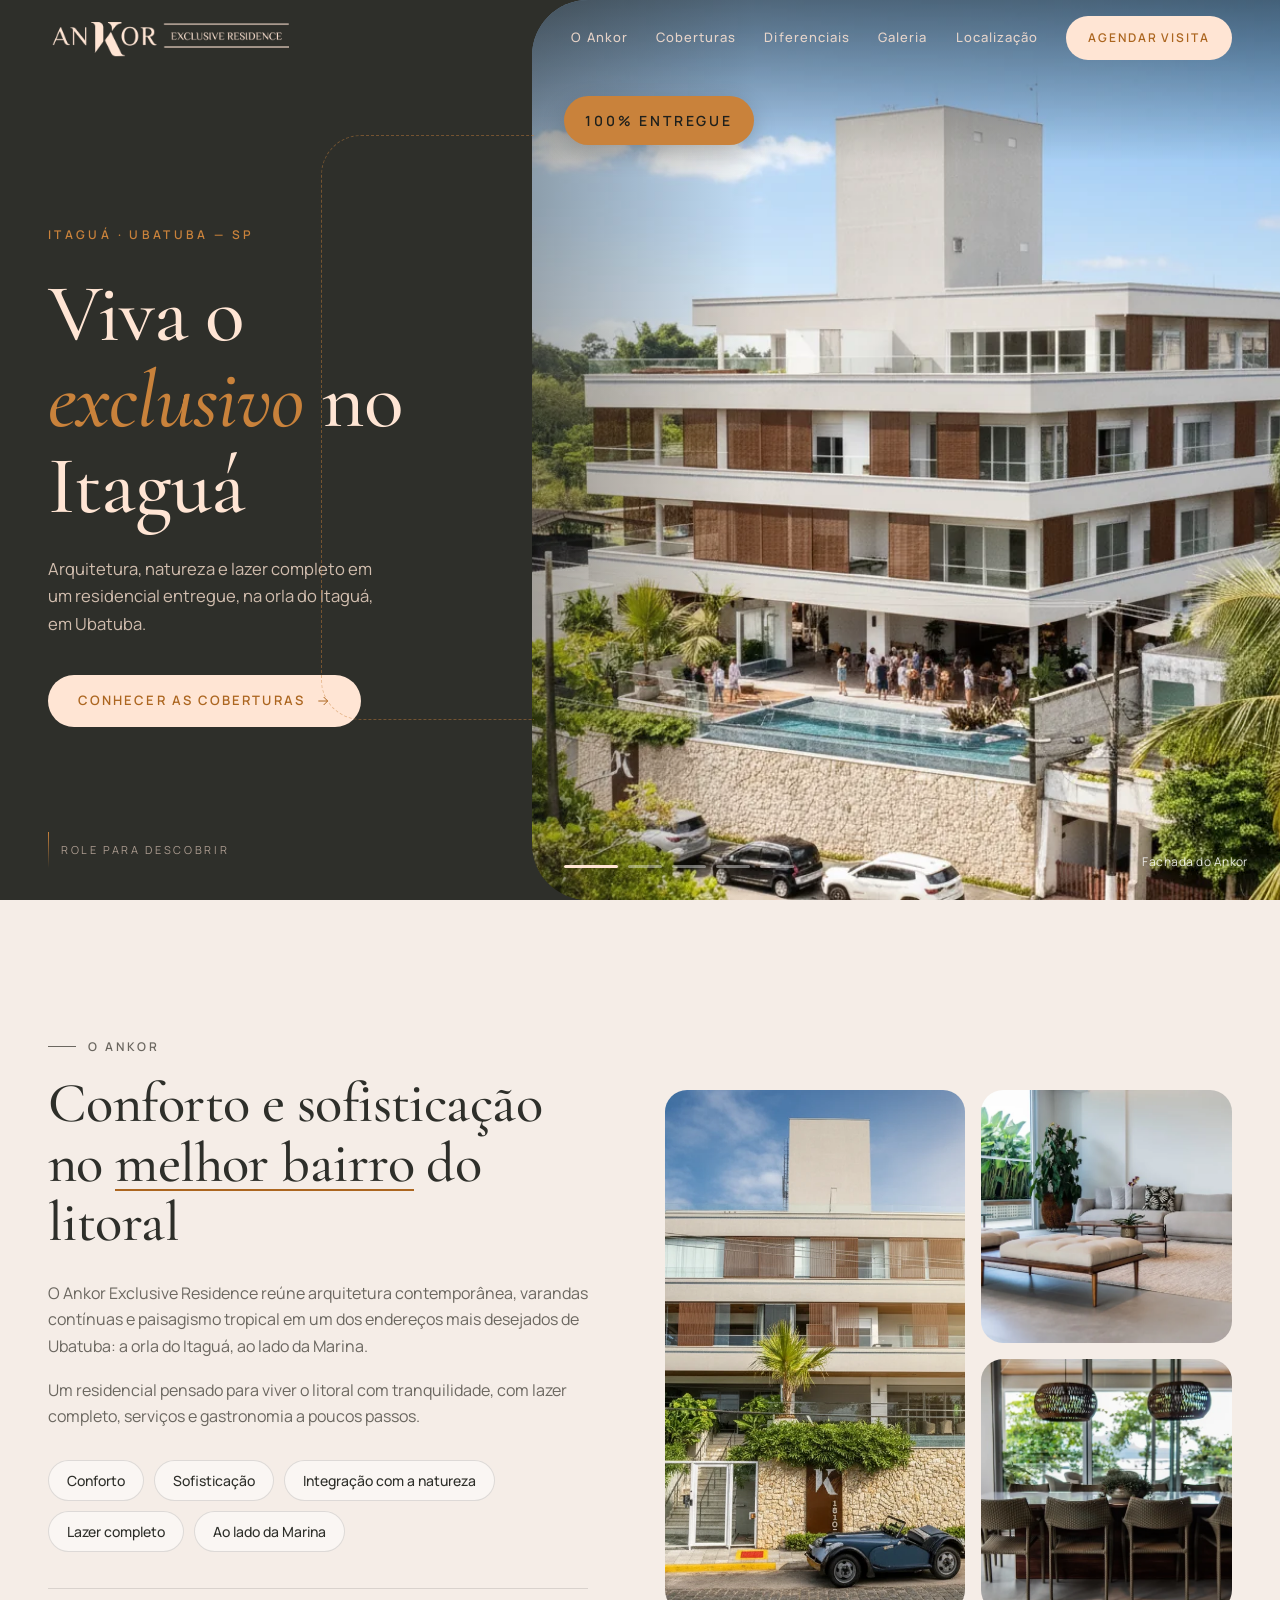
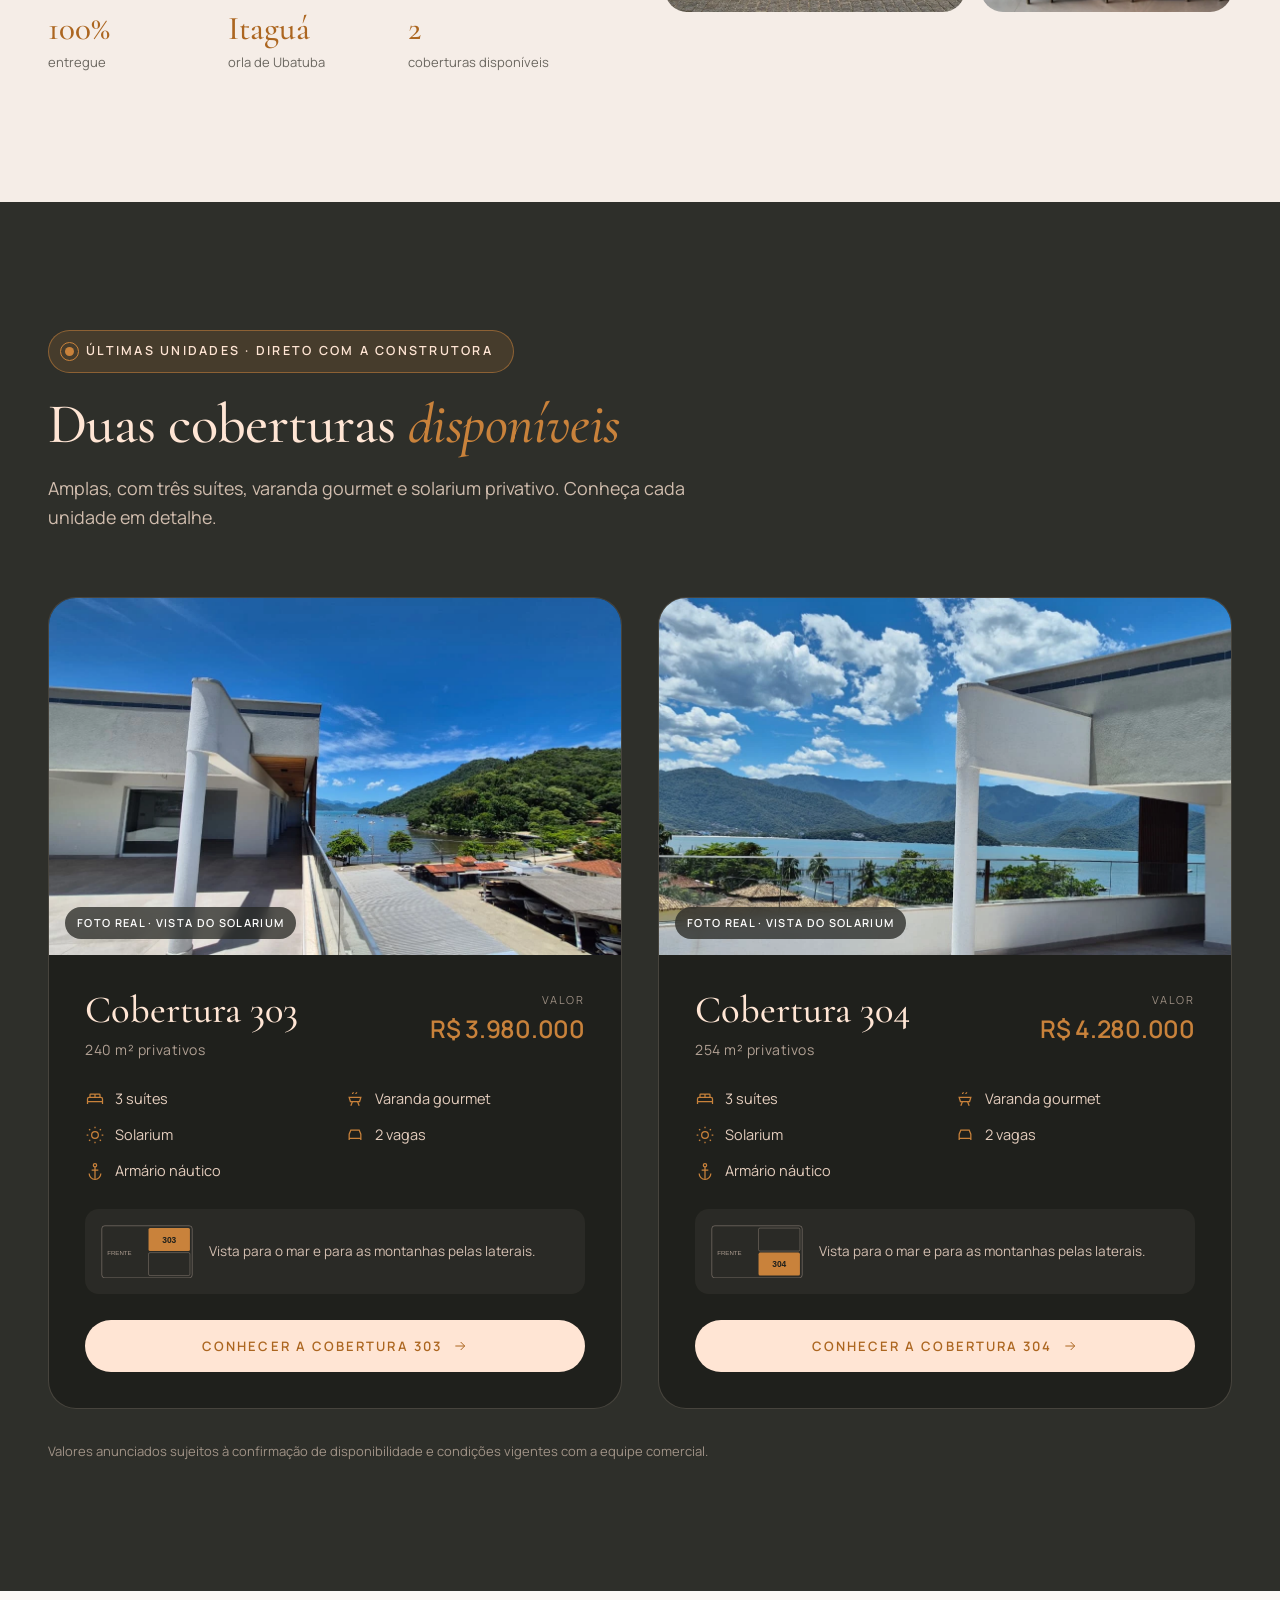
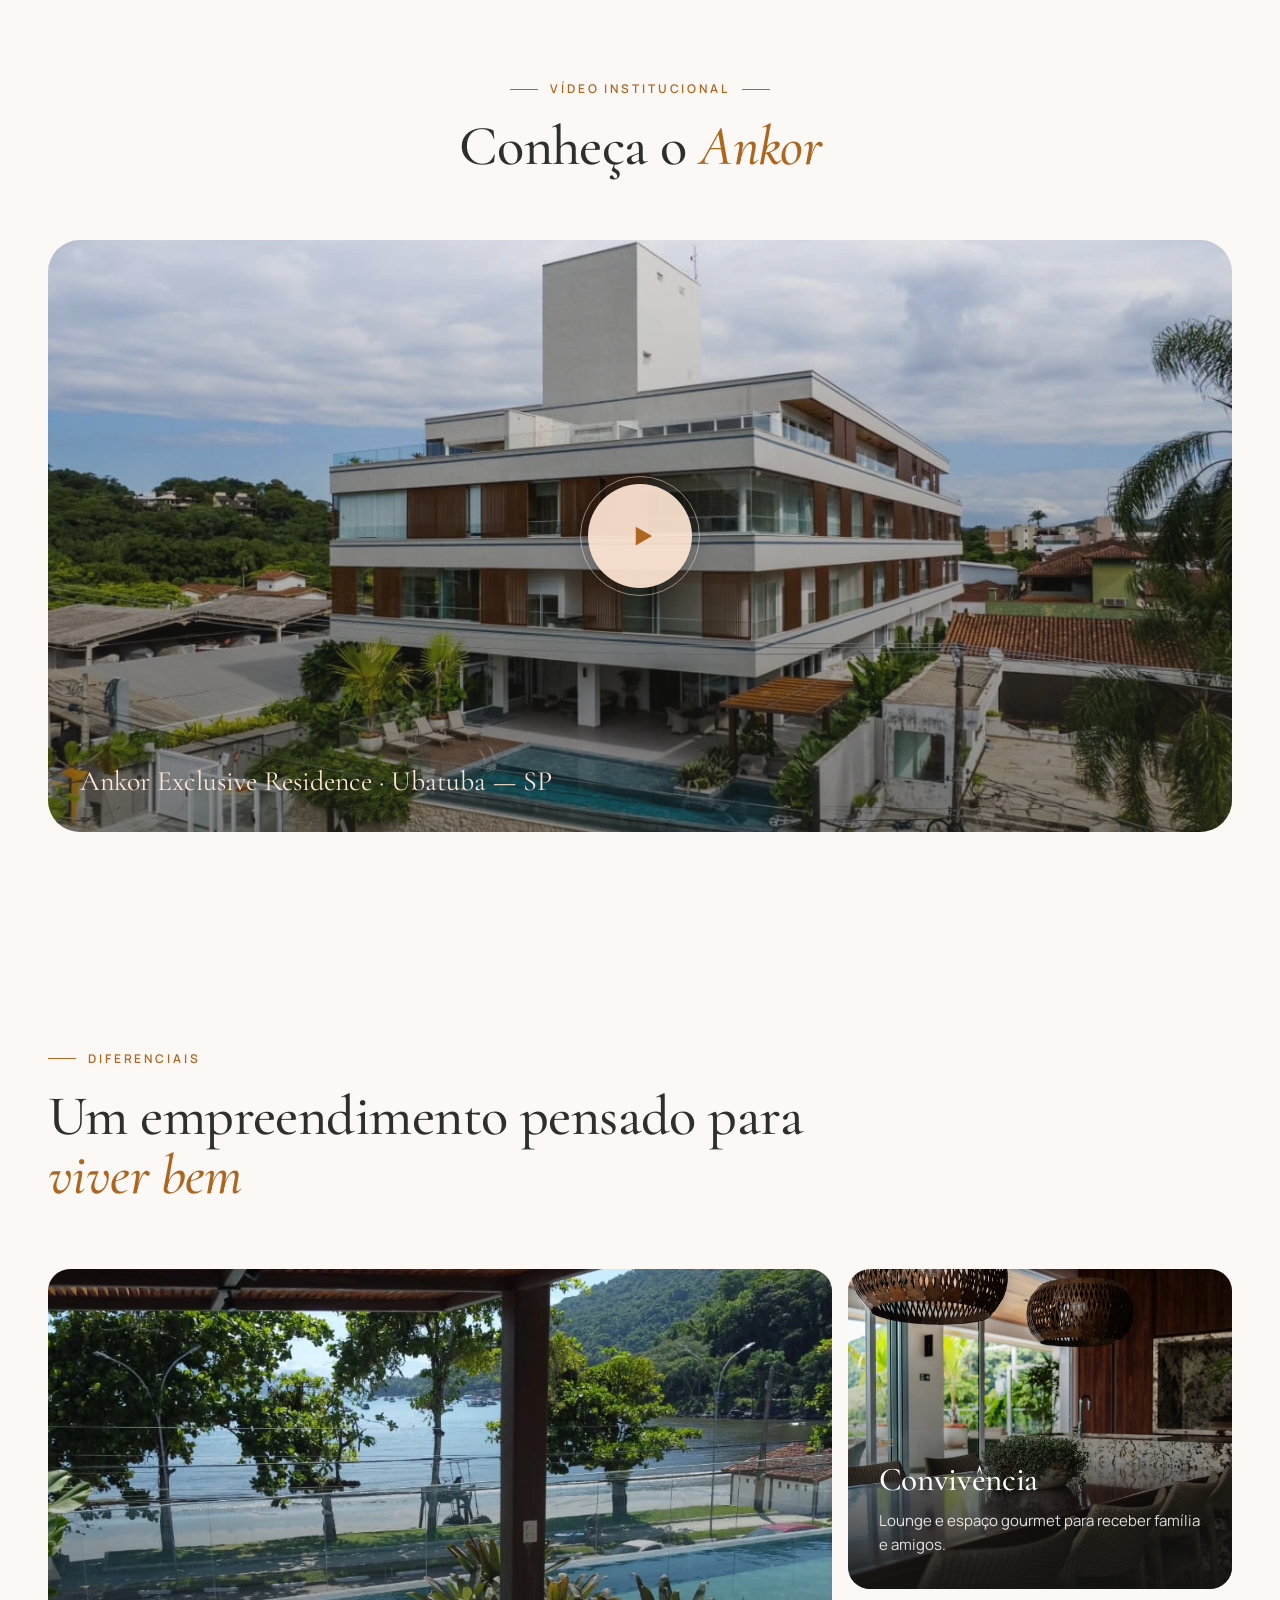
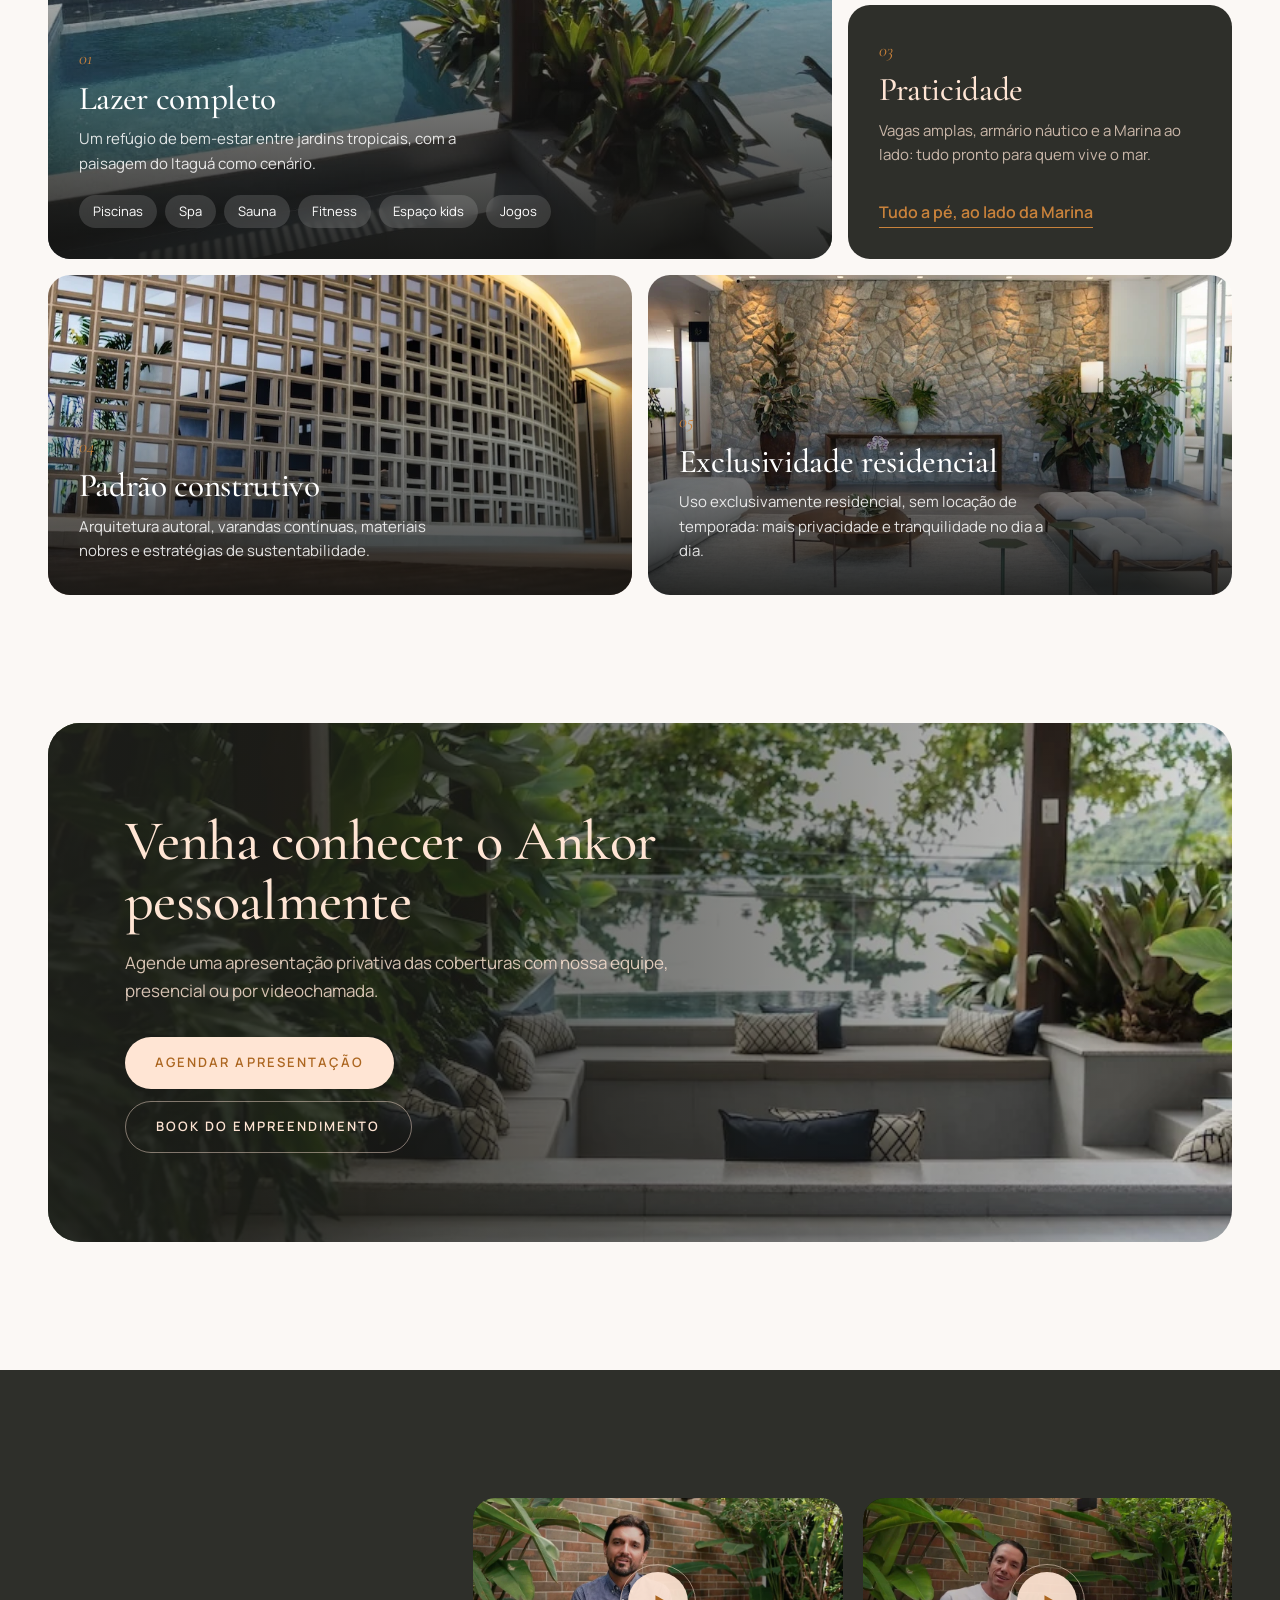
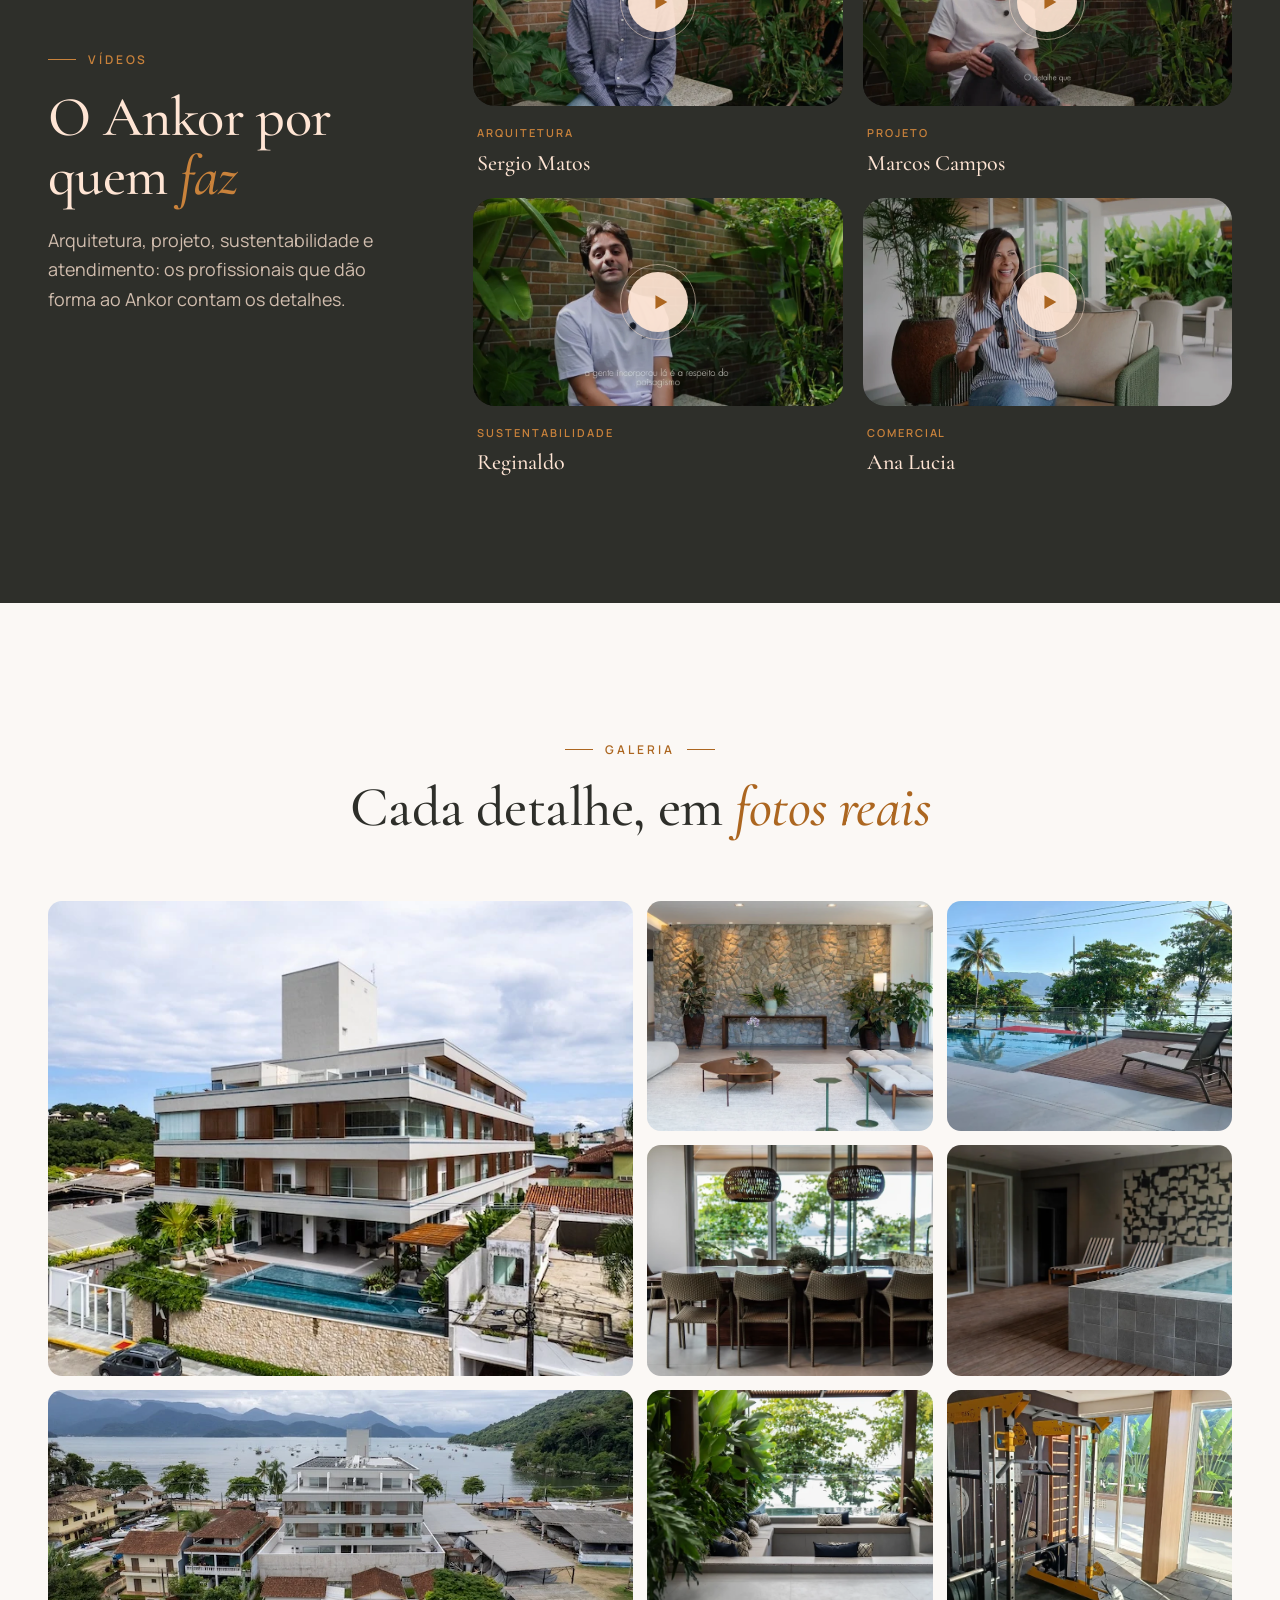
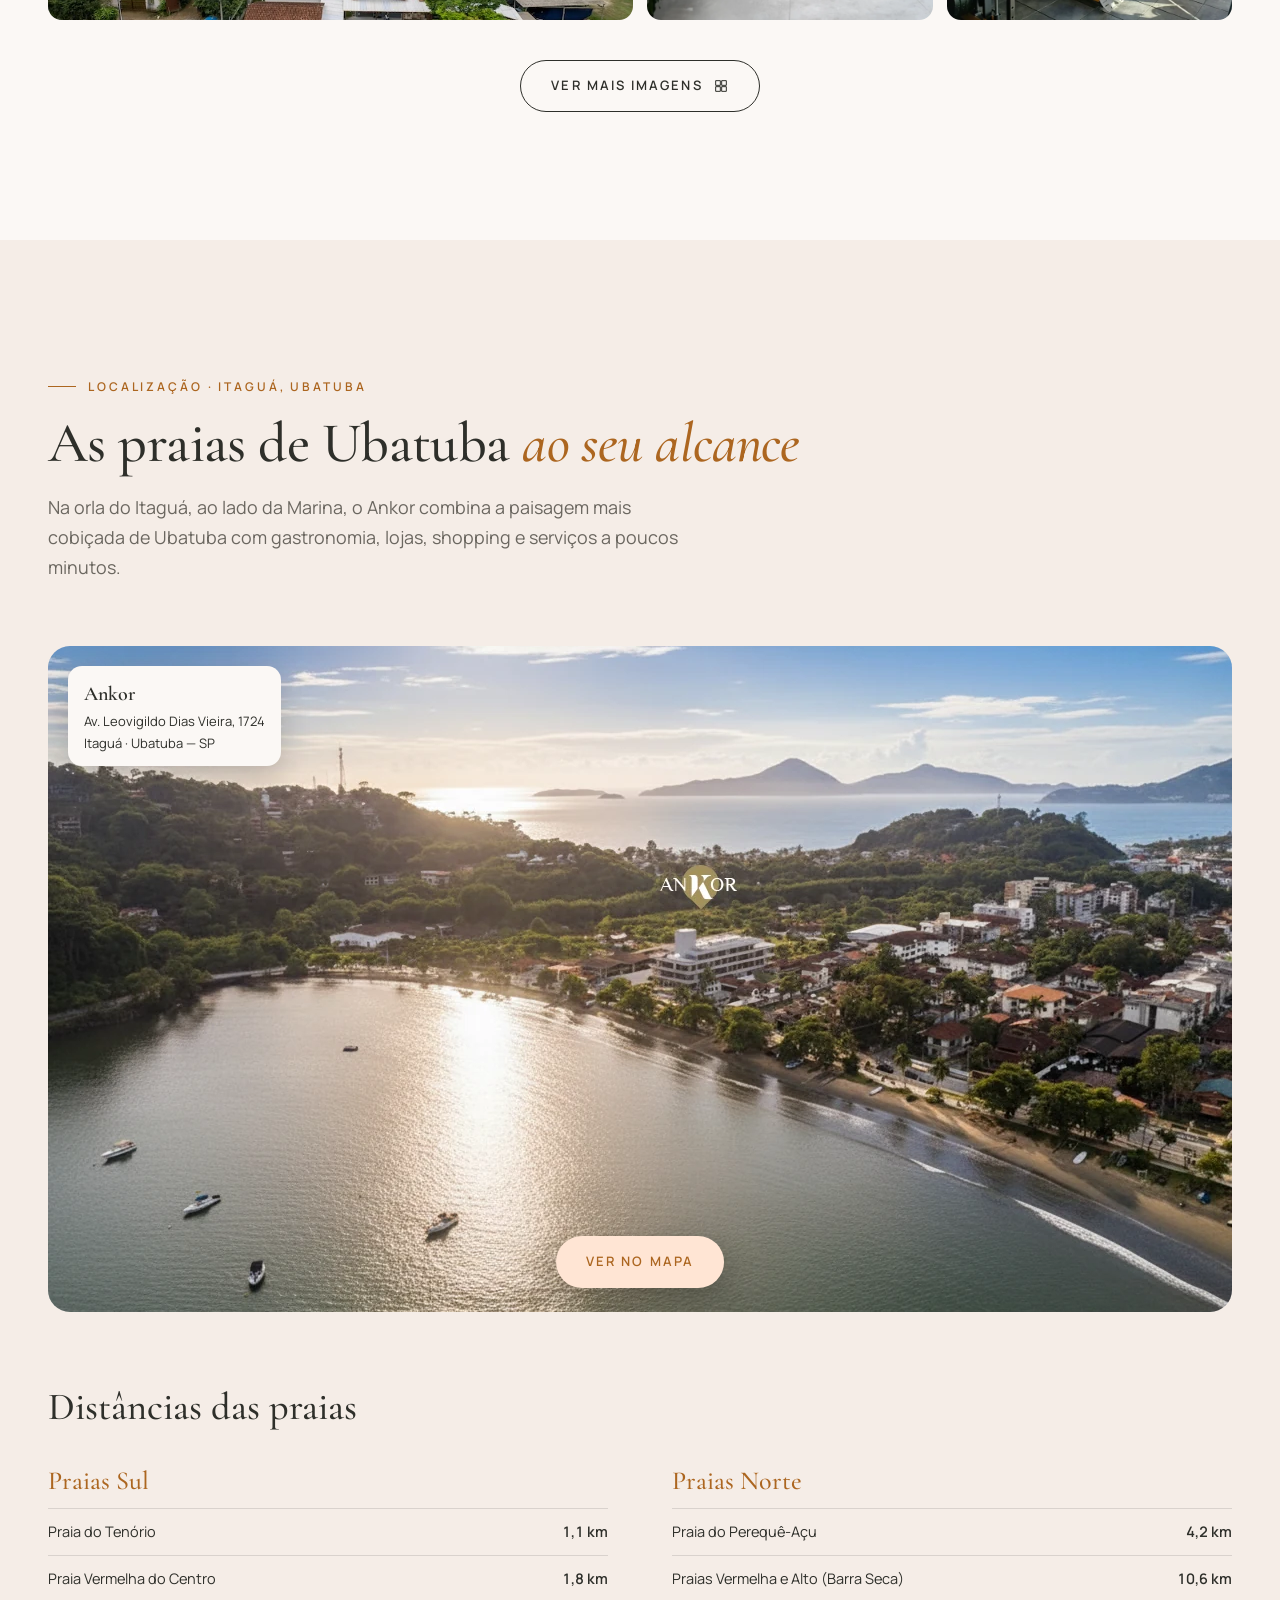
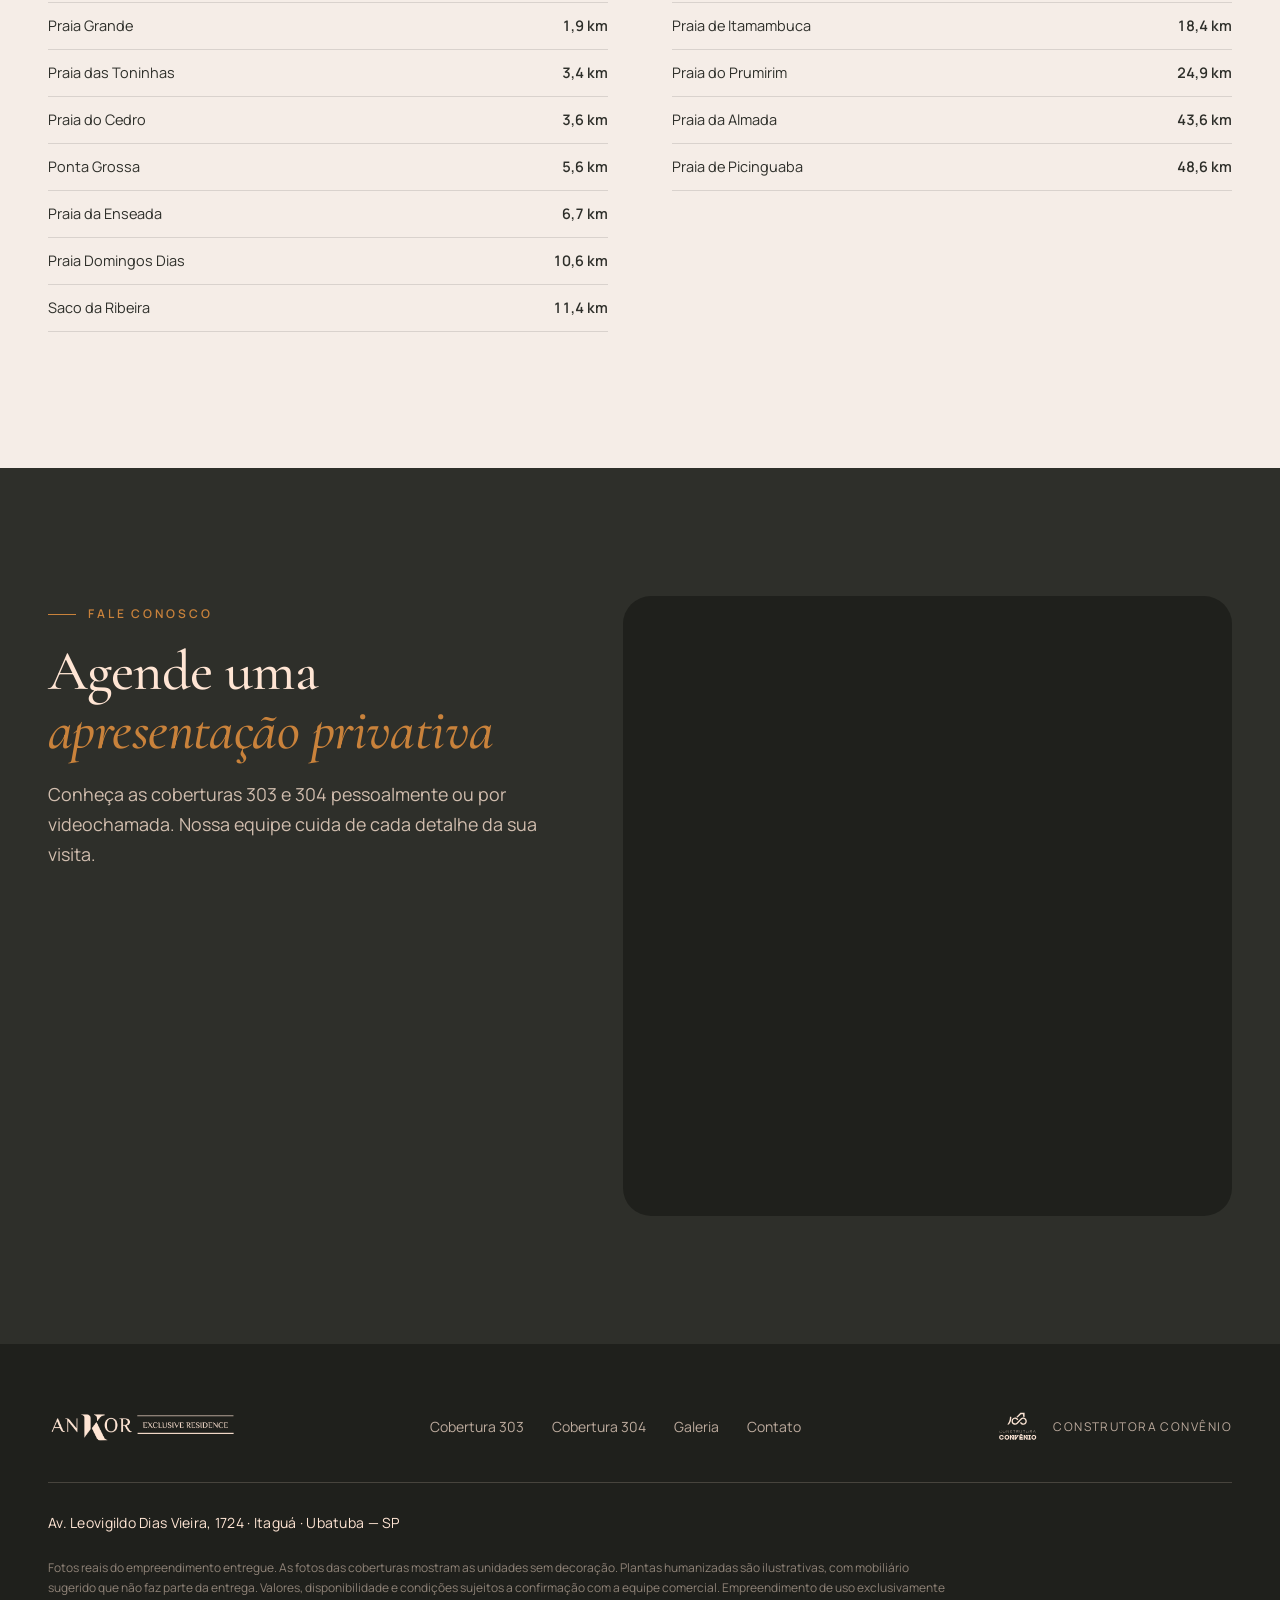
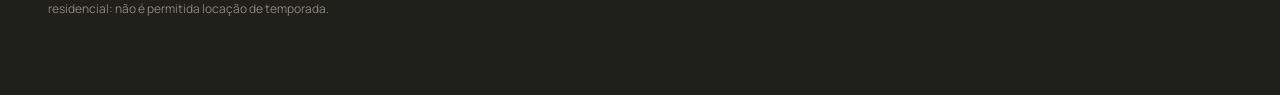
==== commit f2f58090: "Home: descrição de compartilhamento e subtítulo do topo sem destaque para a Marina Co-Authored-By: C" ====
--- a/index.html
+++ b/index.html
@@ -4,11 +4,11 @@
 <meta charset="utf-8">
 <meta name="viewport" content="width=device-width, initial-scale=1, viewport-fit=cover">
 <title>Ankor Exclusive Residence · Itaguá, Ubatuba</title>
-<meta name="description" content="Ankor Exclusive Residence: residencial de alto padrão entregue no Itaguá, ao lado da Marina de Ubatuba. Coberturas 303 e 304 disponíveis, com vista para o mar.">
+<meta name="description" content="Ankor Exclusive Residence: Coberturas 303 e 304 com vista para o mar e para as montanhas de Ubatuba. Últimas unidades, direto com a construtora.">
 <meta name="theme-color" content="#2e2f2a">
 <link rel="icon" href="assets/brand/favicon.png">
 <meta property="og:title" content="Ankor Exclusive Residence · Itaguá, Ubatuba">
-<meta property="og:description" content="Residencial entregue ao lado da Marina de Ubatuba. Coberturas 303 e 304 disponíveis.">
+<meta property="og:description" content="Coberturas 303 e 304 com vista para o mar e para as montanhas de Ubatuba. Últimas unidades, direto com a construtora.">
 <meta property="og:image" content="https://construtoraconvenio.com.br/ankor/assets/img/og/og-home.jpg">
 <meta property="og:url" content="https://construtoraconvenio.com.br/ankor/">
 <link rel="canonical" href="https://construtoraconvenio.com.br/ankor/">
@@ -55,7 +55,7 @@
   <div class="hero__panel">
     <p class="hero__kicker">Itaguá · Ubatuba — SP</p>
     <h1 class="h1">Viva o <em>exclusivo</em> no Itaguá</h1>
-    <p class="hero__sub">Arquitetura, natureza e lazer completo em um residencial entregue, ao lado da Marina de Ubatuba.</p>
+    <p class="hero__sub">Arquitetura, natureza e lazer completo em um residencial entregue, na orla do Itaguá, em Ubatuba.</p>
     <div><a href="#coberturas" class="btn btn--peach">Conhecer as coberturas
       <svg viewBox="0 0 24 24" fill="none" stroke="currentColor" stroke-width="1.5"><path d="M5 12h14M13 6l6 6-6 6"/></svg></a></div>
     <span class="scroll-cue">Role para descobrir</span>
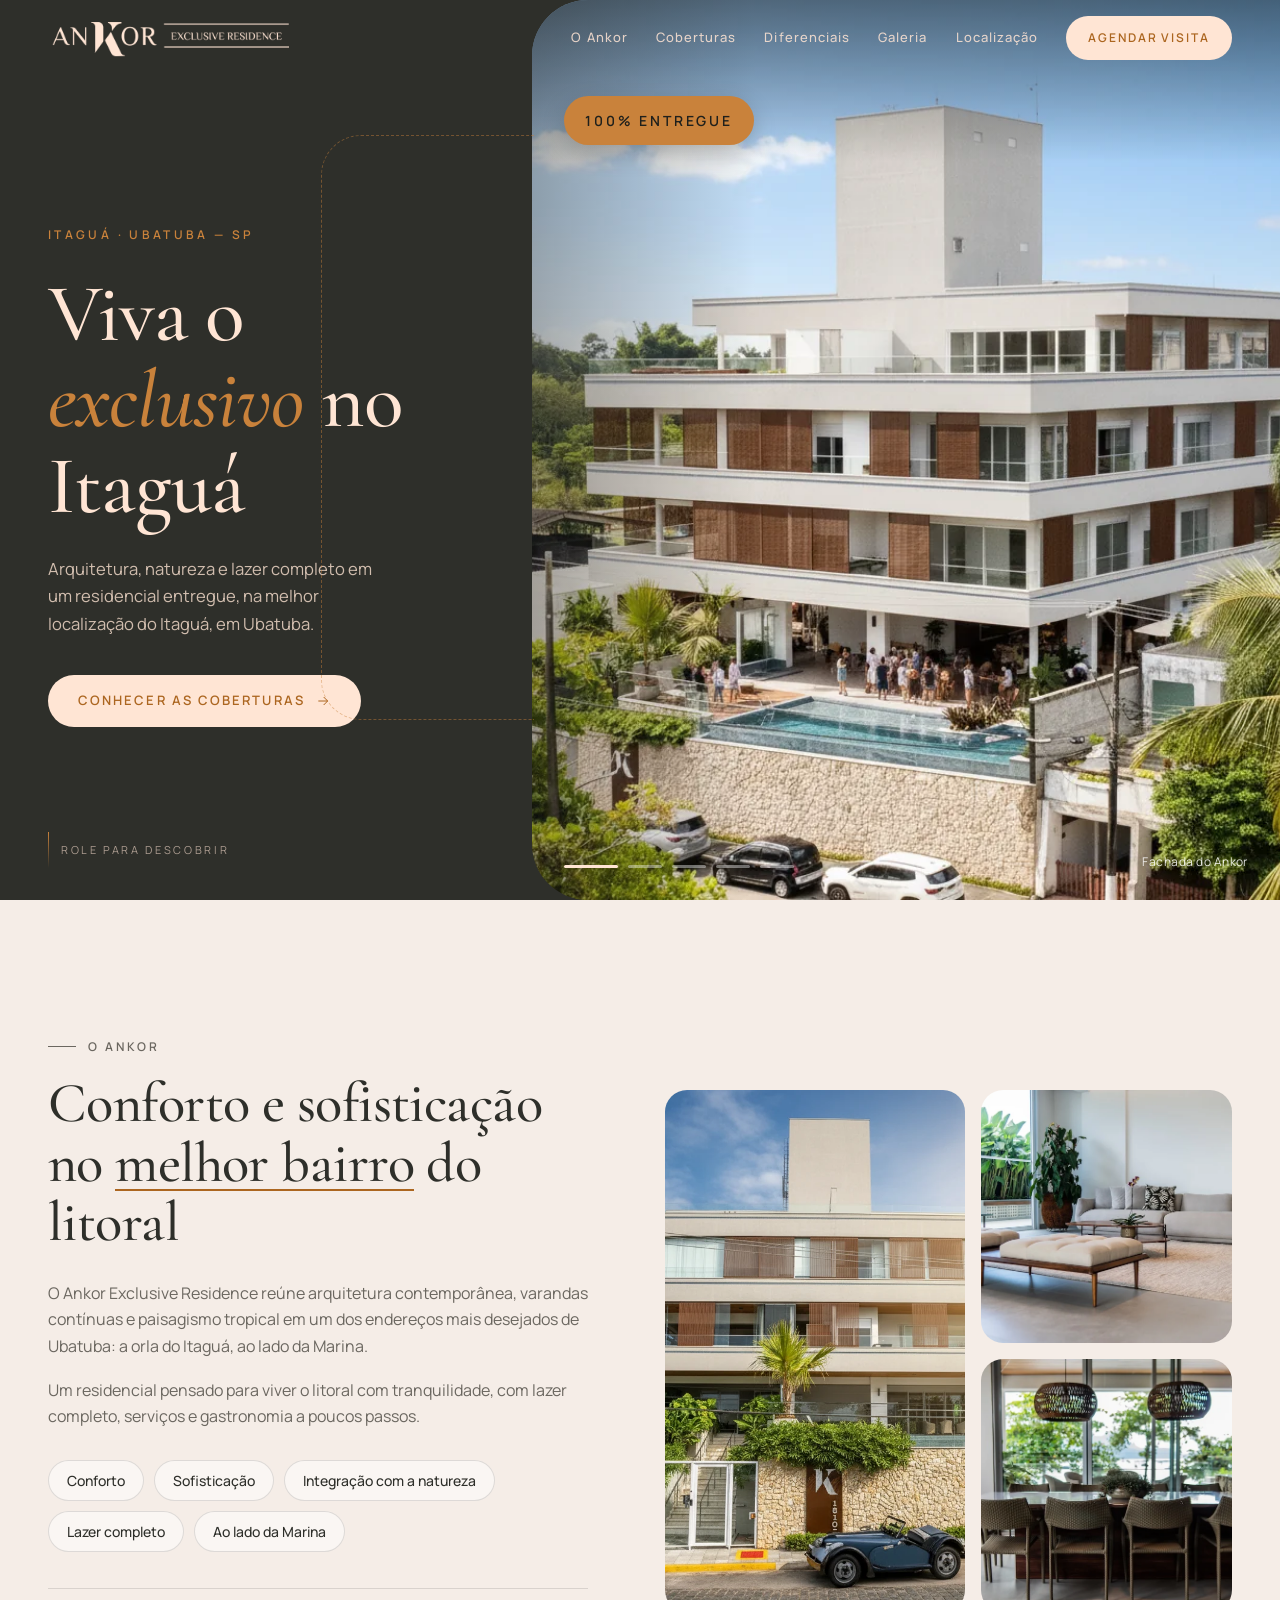
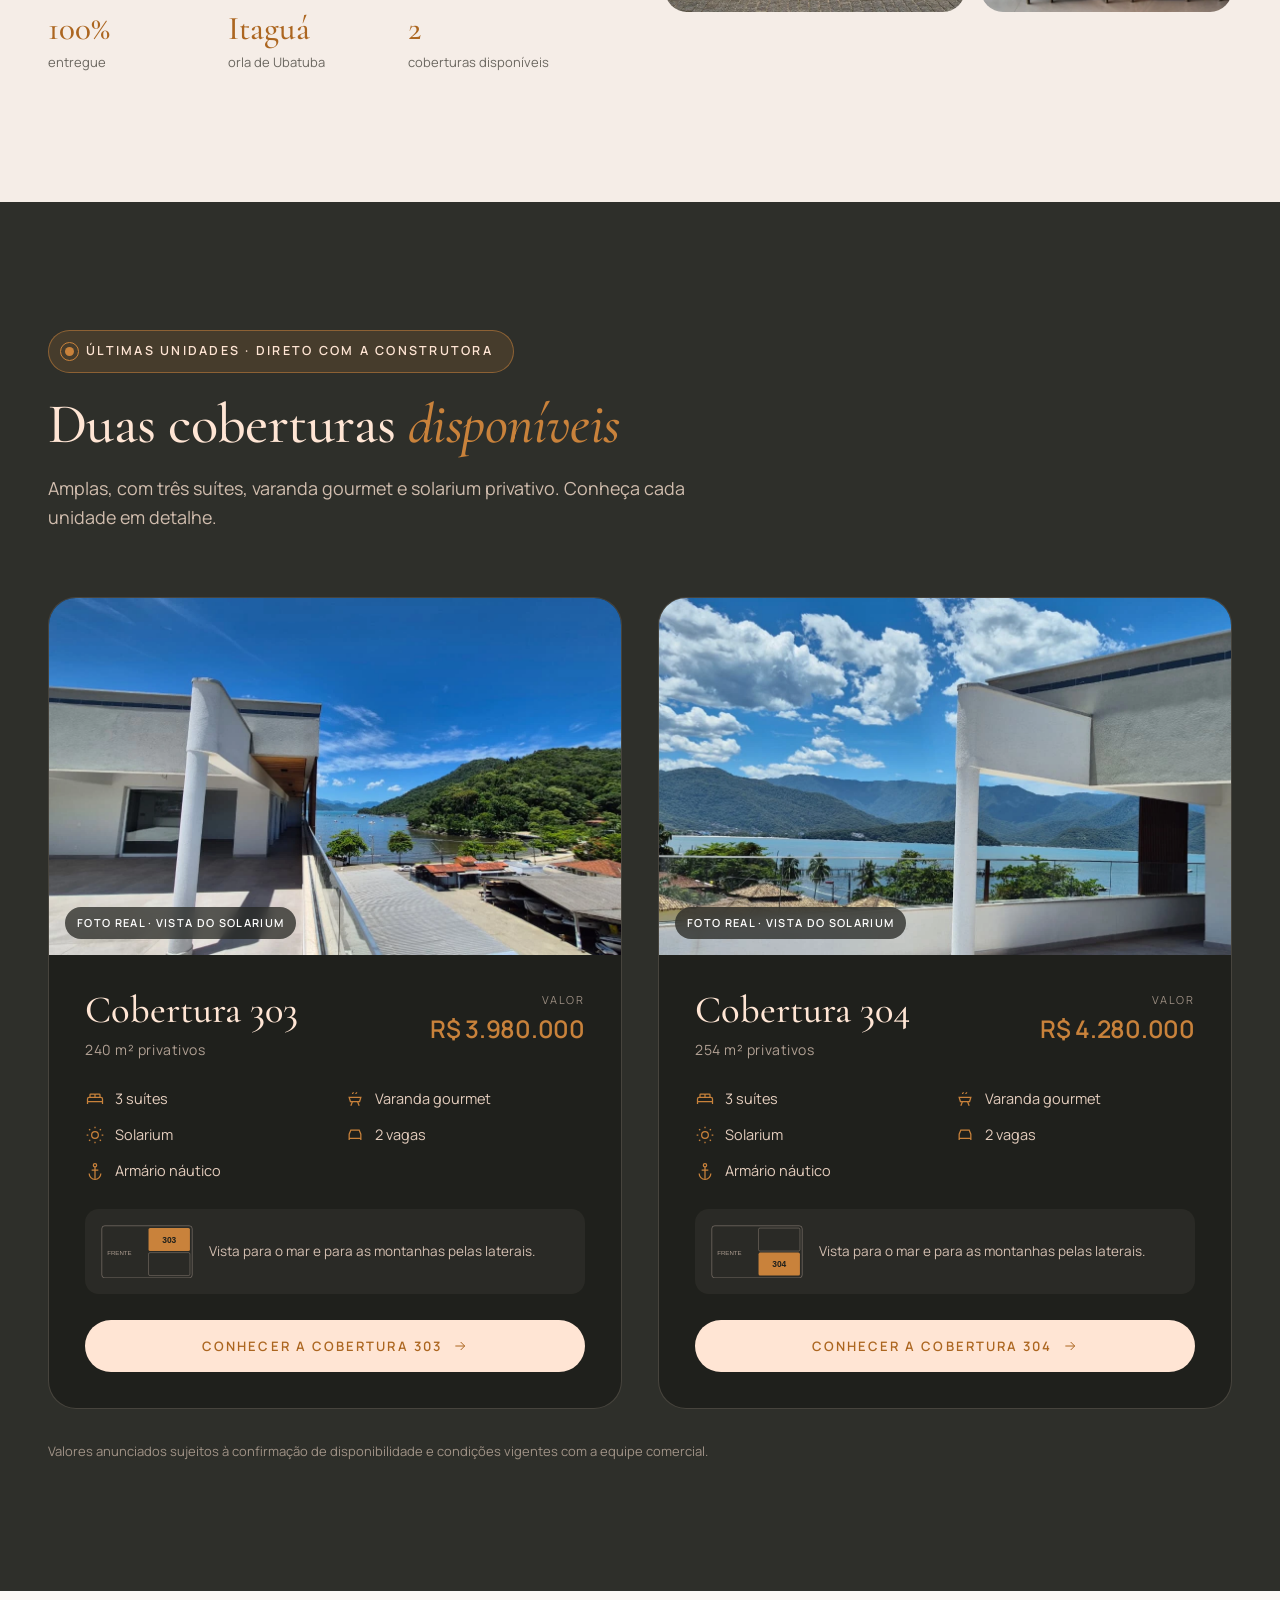
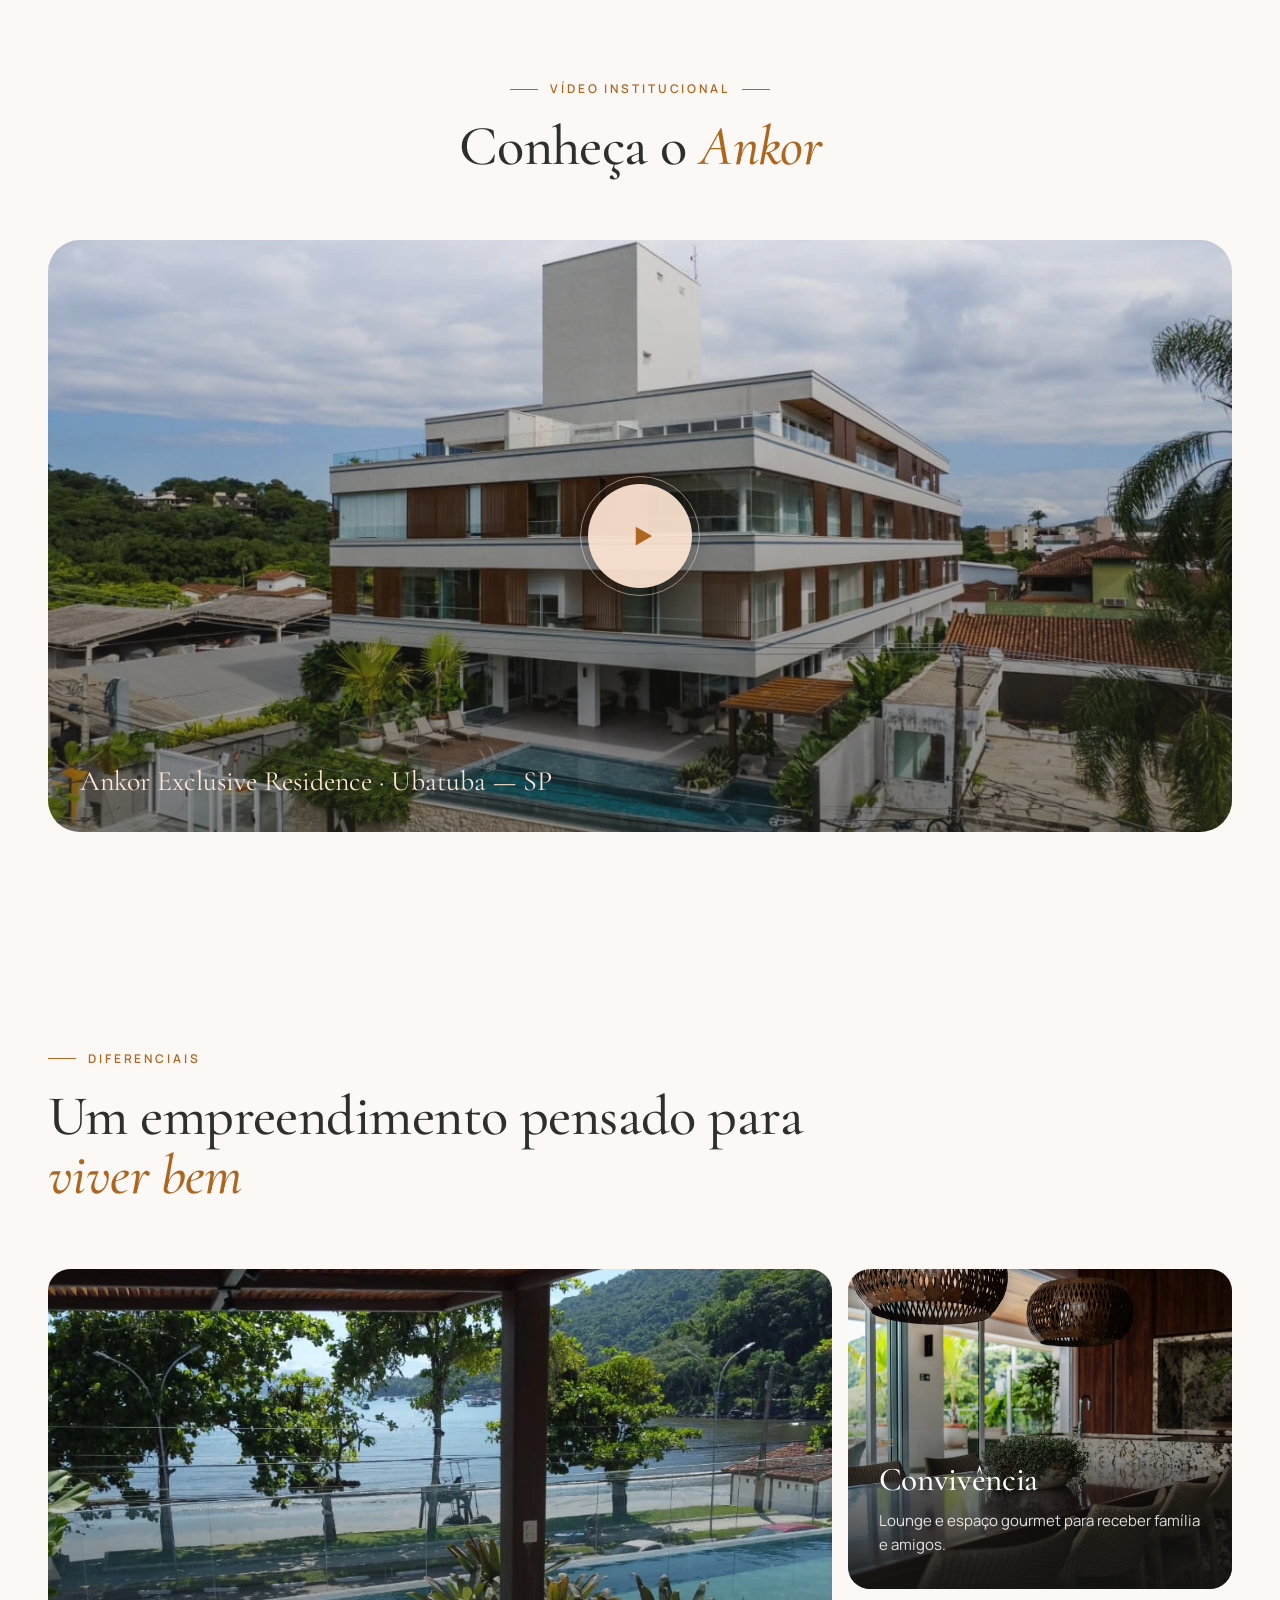
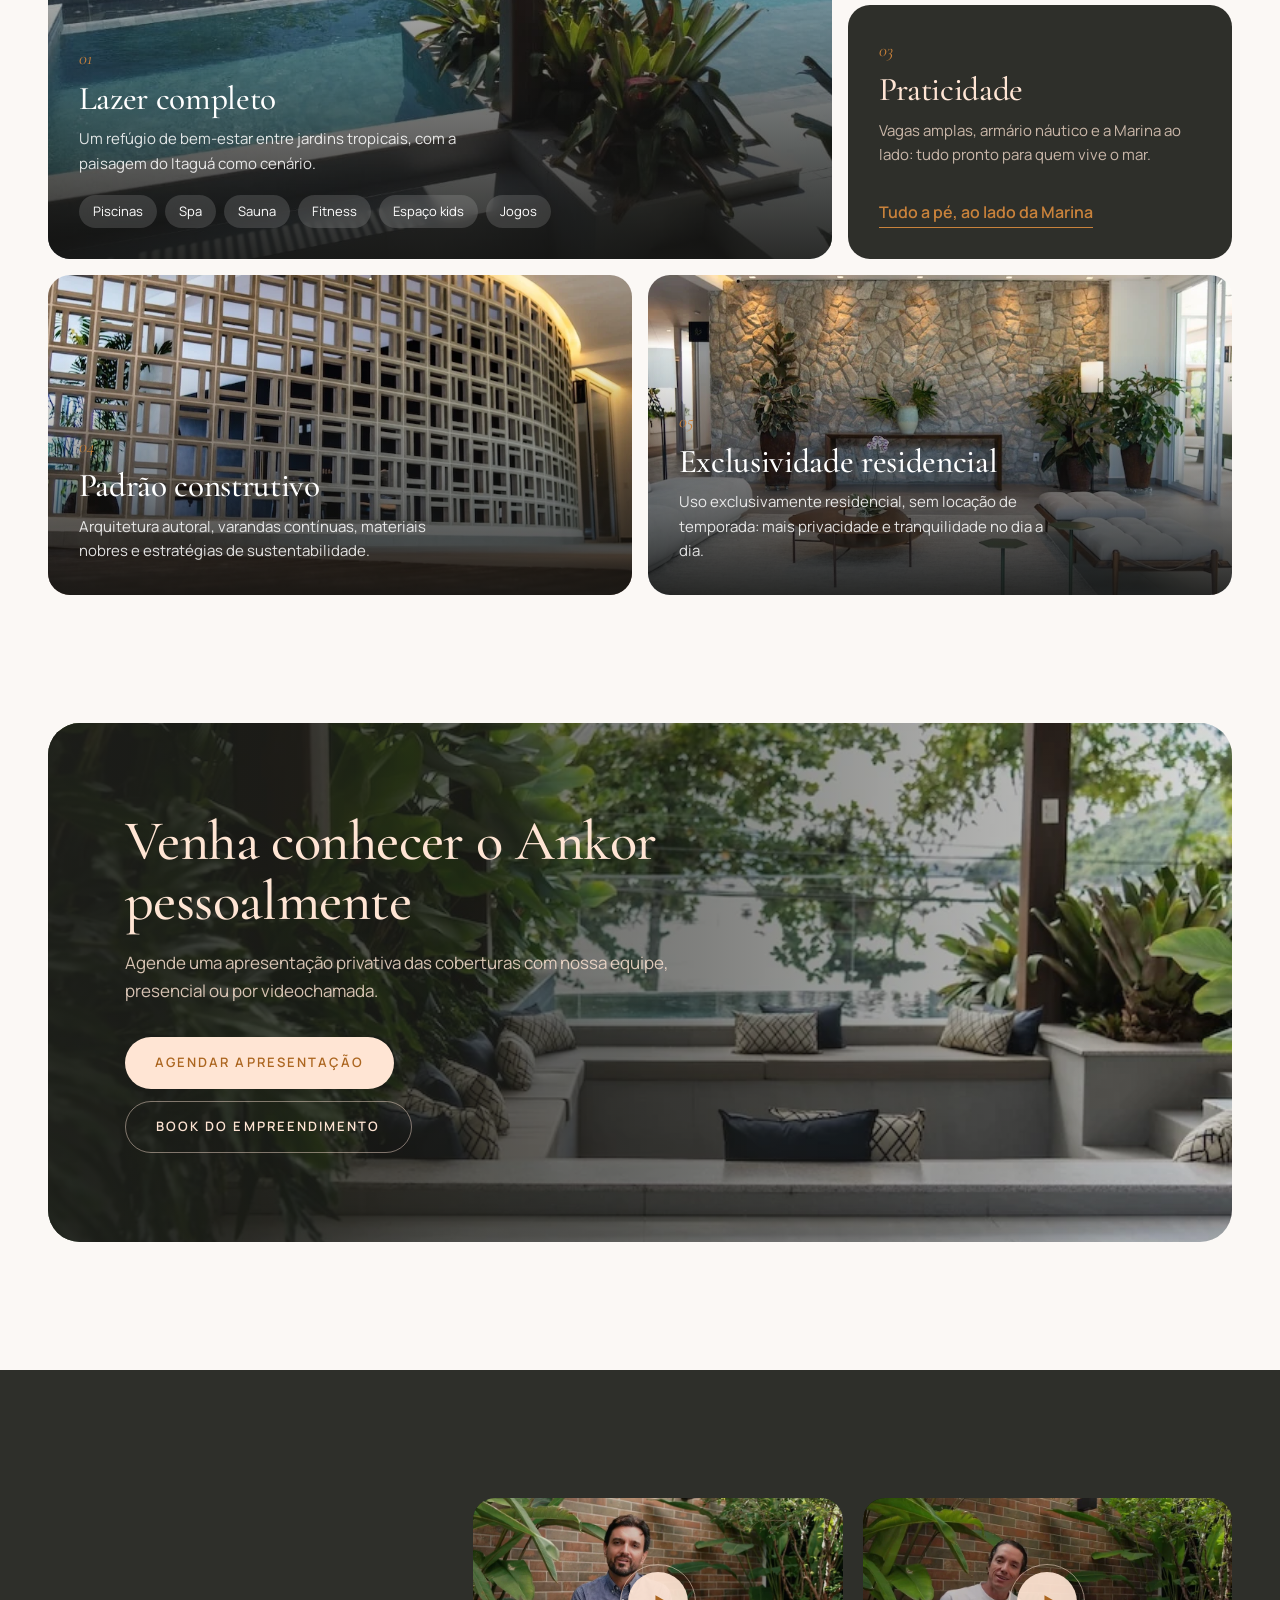
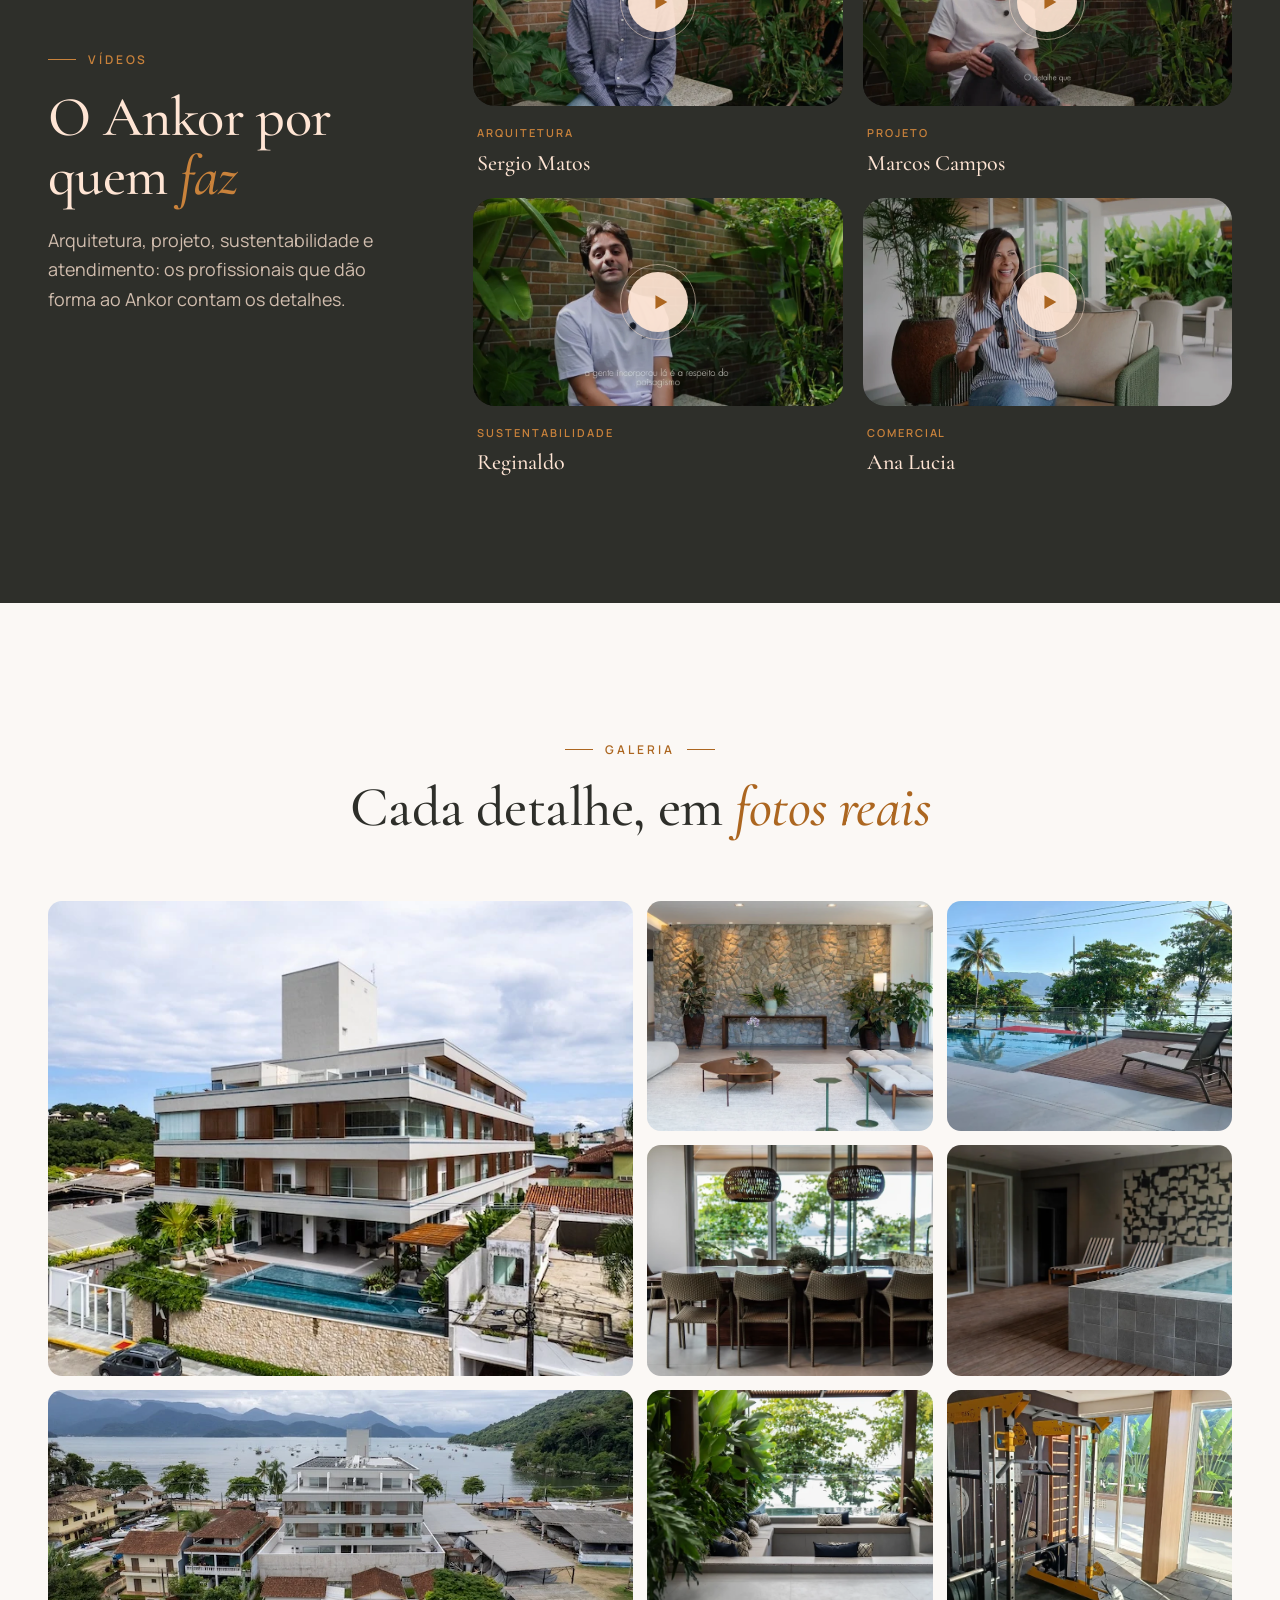
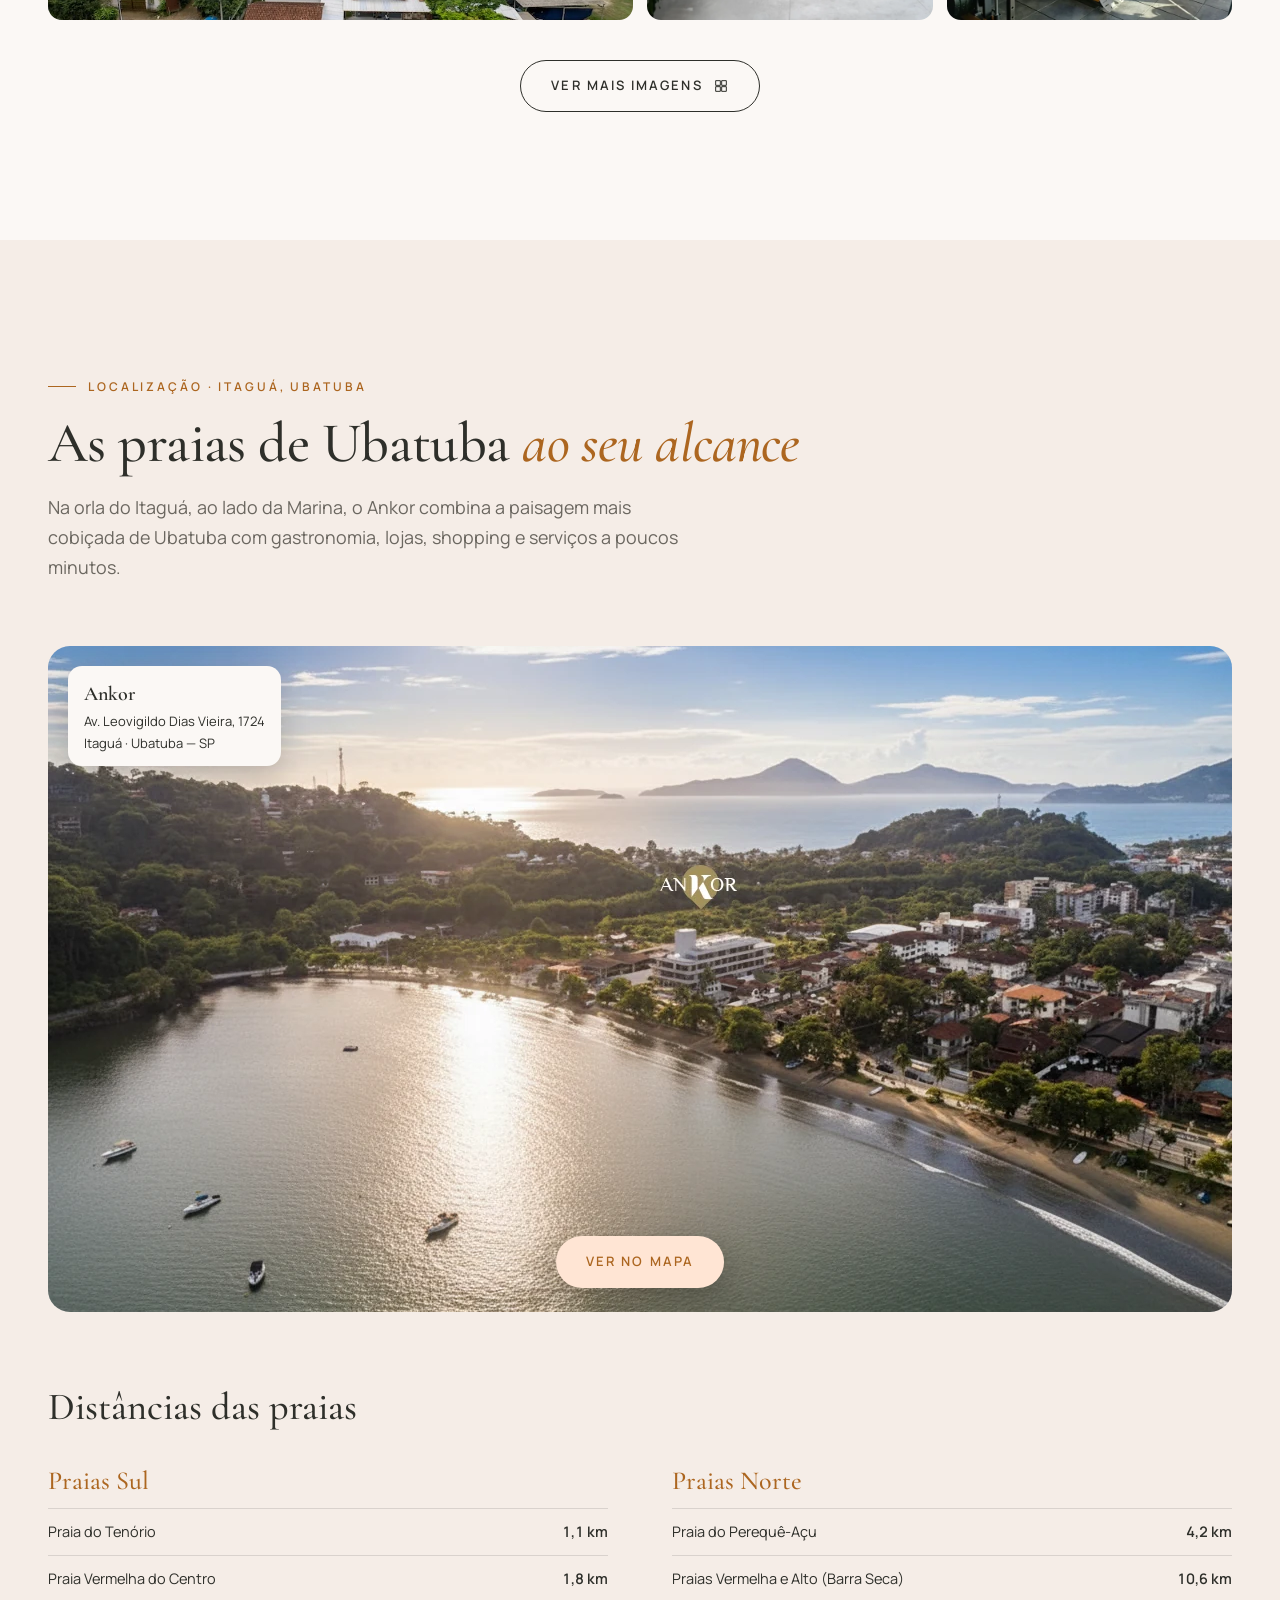
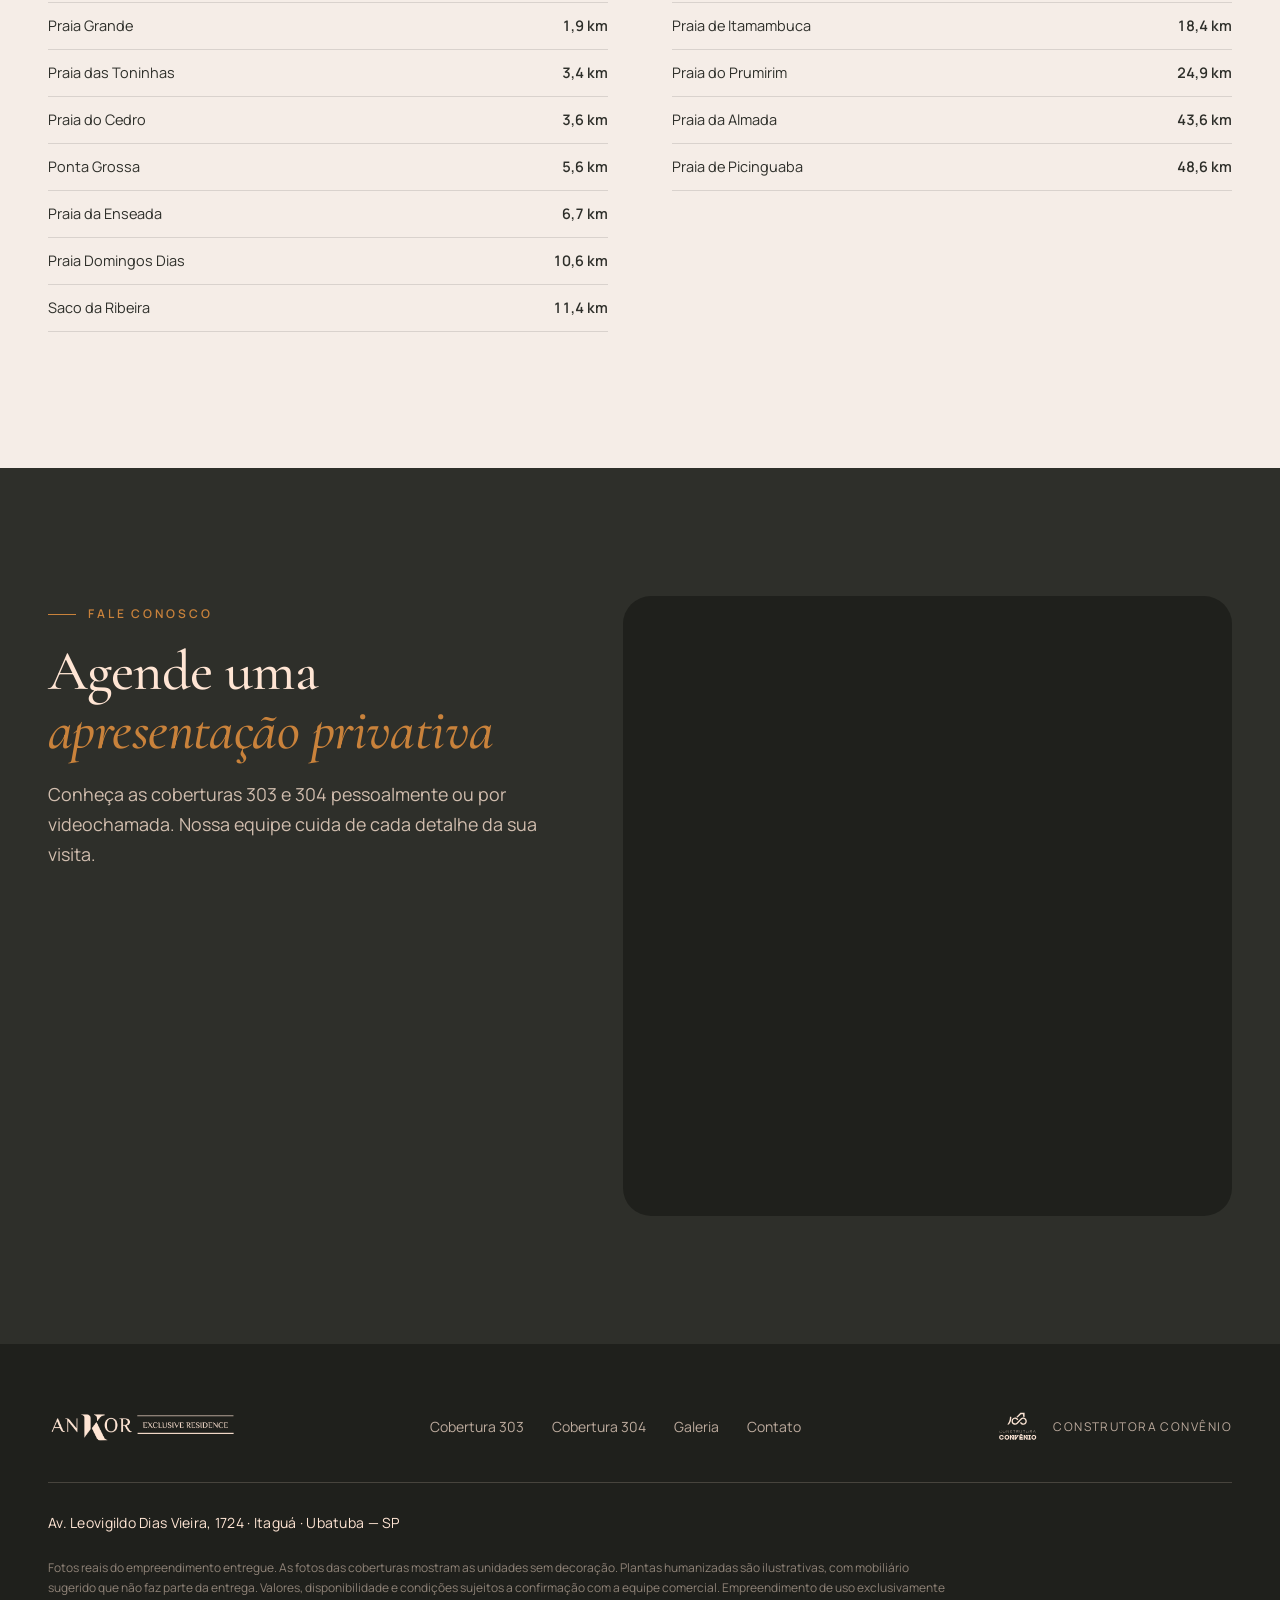
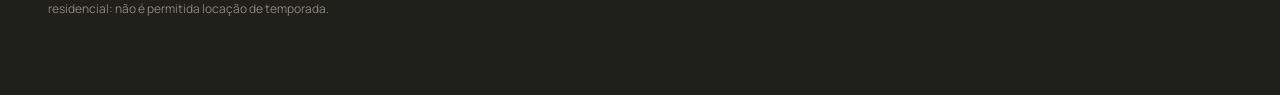
==== commit a997d69f: "Home: subtítulo do topo com 'na melhor localização do Itaguá' Co-Authored-By: Claude Opus 5.5 <norep" ====
--- a/index.html
+++ b/index.html
@@ -55,7 +55,7 @@
   <div class="hero__panel">
     <p class="hero__kicker">Itaguá · Ubatuba — SP</p>
     <h1 class="h1">Viva o <em>exclusivo</em> no Itaguá</h1>
-    <p class="hero__sub">Arquitetura, natureza e lazer completo em um residencial entregue, na orla do Itaguá, em Ubatuba.</p>
+    <p class="hero__sub">Arquitetura, natureza e lazer completo em um residencial entregue, na melhor localização do Itaguá, em Ubatuba.</p>
     <div><a href="#coberturas" class="btn btn--peach">Conhecer as coberturas
       <svg viewBox="0 0 24 24" fill="none" stroke="currentColor" stroke-width="1.5"><path d="M5 12h14M13 6l6 6-6 6"/></svg></a></div>
     <span class="scroll-cue">Role para descobrir</span>
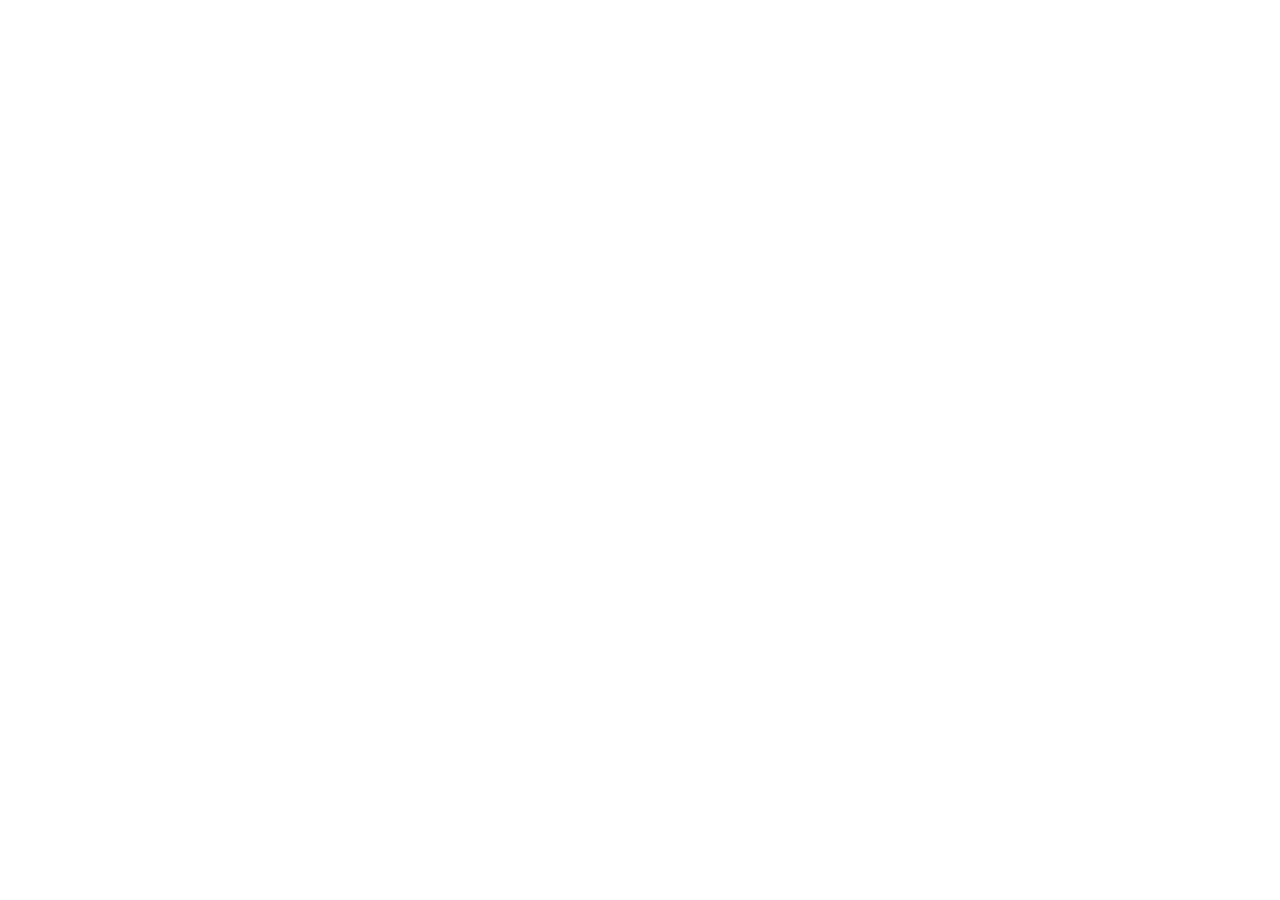
==== commit 13963b9f: "Prévia só do tour 360° da 303 (o site está em construtoraconvenio.com.br/ankor) Co-Authored-By: Clau" ====
--- a/index.html
+++ b/index.html
@@ -1,397 +1 @@
-<!doctype html>
-<html lang="pt-BR" data-base="">
-<head>
-<meta charset="utf-8">
-<meta name="viewport" content="width=device-width, initial-scale=1, viewport-fit=cover">
-<title>Ankor Exclusive Residence · Itaguá, Ubatuba</title>
-<meta name="description" content="Ankor Exclusive Residence: Coberturas 303 e 304 com vista para o mar e para as montanhas de Ubatuba. Últimas unidades, direto com a construtora.">
-<meta name="theme-color" content="#2e2f2a">
-<link rel="icon" href="assets/brand/favicon.png">
-<meta property="og:title" content="Ankor Exclusive Residence · Itaguá, Ubatuba">
-<meta property="og:description" content="Coberturas 303 e 304 com vista para o mar e para as montanhas de Ubatuba. Últimas unidades, direto com a construtora.">
-<meta property="og:image" content="https://construtoraconvenio.com.br/ankor/assets/img/og/og-home.jpg">
-<meta property="og:url" content="https://construtoraconvenio.com.br/ankor/">
-<link rel="canonical" href="https://construtoraconvenio.com.br/ankor/">
-<meta property="og:type" content="website">
-<link rel="preconnect" href="https://fonts.googleapis.com">
-<link rel="preconnect" href="https://fonts.gstatic.com" crossorigin>
-<link href="https://fonts.googleapis.com/css2?family=Cormorant+Garamond:ital,wght@0,400;0,500;0,600;1,500&family=Manrope:wght@400;500;600&display=swap" rel="stylesheet">
-<link rel="preload" as="image" href="assets/img/hero/hero-1.webp" fetchpriority="high">
-<link rel="stylesheet" href="assets/css/style.css?v=20260929d">
-
-<!-- Google Tag Manager (mesmo contêiner do site atual) -->
-<script>(function(w,d,s,l,i){w[l]=w[l]||[];w[l].push({'gtm.start':new Date().getTime(),event:'gtm.js'});var f=d.getElementsByTagName(s)[0],j=d.createElement(s),dl=l!='dataLayer'?'&l='+l:'';j.async=true;j.src='https://www.googletagmanager.com/gtm.js?id='+i+dl;f.parentNode.insertBefore(j,f);})(window,document,'script','dataLayer','GTM-N2VF7FVX');</script>
-<!-- Google Analytics 4 e Google Ads (as mesmas tags do WordPress antigo do /ankor, fora do GTM) -->
-<script async src="https://www.googletagmanager.com/gtag/js?id=G-858ZVEWJJ1"></script>
-<script>window.dataLayer=window.dataLayer||[];function gtag(){dataLayer.push(arguments);}gtag('js',new Date());gtag('config','G-858ZVEWJJ1');gtag('config','AW-10869641873');</script>
-<!-- Meta Pixel (mesmo ID do site atual) -->
-<script>!function(f,b,e,v,n,t,s){if(f.fbq)return;n=f.fbq=function(){n.callMethod?n.callMethod.apply(n,arguments):n.queue.push(arguments)};if(!f._fbq)f._fbq=n;n.push=n;n.loaded=!0;n.version='2.0';n.queue=[];t=b.createElement(e);t.async=!0;t.src=v;s=b.getElementsByTagName(e)[0];s.parentNode.insertBefore(t,s)}(window,document,'script','https://connect.facebook.net/en_US/fbevents.js');fbq('init','279593157240250');fbq('track','PageView');</script>
-</head>
-<body>
-<noscript><iframe src="https://www.googletagmanager.com/ns.html?id=GTM-N2VF7FVX" height="0" width="0" style="display:none;visibility:hidden"></iframe></noscript>
-
-<!-- ============ HEADER ============ -->
-<header class="header">
-  <div class="container header__inner">
-    <a href="#topo" class="logo logo--lg" aria-label="Ankor Exclusive Residence — início">
-      <img src="assets/brand/ankor-logo.png" alt="Ankor Exclusive Residence" width="310" height="58">
-    </a>
-    <button class="nav-toggle" aria-label="Abrir menu" aria-expanded="false" aria-controls="menu"><span></span></button>
-    <nav class="nav" id="menu" aria-label="Principal">
-      <a href="#ankor">O Ankor</a>
-      <a href="#coberturas">Coberturas</a>
-      <a href="#diferenciais">Diferenciais</a>
-      <a href="#galeria">Galeria</a>
-      <a href="#localizacao">Localização</a>
-      <a href="#contato" class="btn btn--peach">Agendar visita</a>
-    </nav>
-  </div>
-</header>
-
-<main id="topo">
-
-<!-- ============ 1. HERO — institucional, fotos reais ============ -->
-<section class="hero" aria-label="Ankor Exclusive Residence">
-  <div class="hero__panel">
-    <p class="hero__kicker">Itaguá · Ubatuba — SP</p>
-    <h1 class="h1">Viva o <em>exclusivo</em> no Itaguá</h1>
-    <p class="hero__sub">Arquitetura, natureza e lazer completo em um residencial entregue, na melhor localização do Itaguá, em Ubatuba.</p>
-    <div><a href="#coberturas" class="btn btn--peach">Conhecer as coberturas
-      <svg viewBox="0 0 24 24" fill="none" stroke="currentColor" stroke-width="1.5"><path d="M5 12h14M13 6l6 6-6 6"/></svg></a></div>
-    <span class="scroll-cue">Role para descobrir</span>
-  </div>
-  <div class="hero__media">
-    <span class="hero__badge">100% entregue</span>
-    <div class="hero__slide is-active" data-caption="Fachada do Ankor">
-      <img src="assets/img/hero/hero-1.webp" alt="Fachada do Ankor Exclusive Residence com a piscina e o paisagismo" width="1184" height="864" fetchpriority="high" style="object-position:40% 50%">
-    </div>
-    <div class="hero__slide" data-caption="O Ankor e a baía do Itaguá">
-      <img data-src="assets/img/hero/hero-2.webp" alt="Vista aérea do Ankor com a baía do Itaguá e a serra ao fundo" width="1184" height="864" style="object-position:72% 85%">
-    </div>
-    <div class="hero__slide" data-caption="Piscina e área de convivência">
-      <img data-src="assets/img/hero/hero-3-1200.webp" data-srcset="assets/img/hero/hero-3-1200.webp 1200w, assets/img/hero/hero-3-2400.webp 2400w" sizes="(max-width: 900px) 100vw, 60vw" alt="Piscina e área de convivência do Ankor" width="2400" height="1791">
-    </div>
-    <div class="hero__slide" data-caption="Acesso social">
-      <img data-src="assets/img/hero/hero-4-1200.webp" data-srcset="assets/img/hero/hero-4-1200.webp 1200w, assets/img/hero/hero-4-2400.webp 2400w" sizes="(max-width: 900px) 100vw, 60vw" alt="Acesso social do Ankor com o totem da marca e jardim" width="2400" height="1600" style="object-position:40% 50%">
-    </div>
-    <div class="hero__slide" data-caption="Piscina com deck de madeira">
-      <img data-src="assets/img/hero/hero-5-1200.webp" data-srcset="assets/img/hero/hero-5-1200.webp 1200w, assets/img/hero/hero-5-2400.webp 2400w" sizes="(max-width: 900px) 100vw, 60vw" alt="Piscina com deck de madeira e espreguiçadeiras" width="2400" height="1392">
-    </div>
-    <div class="hero__dots" aria-label="Fotos do destaque">
-      <button class="is-active" aria-label="Foto 1"></button><button aria-label="Foto 2"></button><button aria-label="Foto 3"></button><button aria-label="Foto 4"></button><button aria-label="Foto 5"></button>
-    </div>
-    <span class="hero__caption" aria-live="polite">Fachada do Ankor</span>
-  </div>
-</section>
-
-<!-- ============ 2. APRESENTAÇÃO ============ -->
-<section class="section section--sand" id="ankor">
-  <div class="container intro">
-    <div class="intro__text reveal">
-      <p class="eyebrow">O Ankor</p>
-      <h2 class="h2">Conforto e sofisticação no <span class="u-line">melhor bairro</span> do litoral</h2>
-      <p>O Ankor Exclusive Residence reúne arquitetura contemporânea, varandas contínuas e paisagismo tropical em um dos endereços mais desejados de Ubatuba: a orla do Itaguá, ao lado da Marina.</p>
-      <p>Um residencial pensado para viver o litoral com tranquilidade, com lazer completo, serviços e gastronomia a poucos passos.</p>
-      <ul class="pillars" aria-label="Conceitos do empreendimento">
-        <li>Conforto</li><li>Sofisticação</li><li>Integração com a natureza</li><li>Lazer completo</li><li>Ao lado da Marina</li>
-      </ul>
-      <div class="facts">
-        <div><strong>100%</strong><span>entregue</span></div>
-        <div><strong>Itaguá</strong><span>orla de Ubatuba</span></div>
-        <div><strong>2</strong><span>coberturas disponíveis</span></div>
-      </div>
-    </div>
-    <div class="intro__media reveal reveal-d1">
-      <figure><img src="assets/img/empreendimento/arquitetura-varandas.webp" alt="Fachada do Ankor com brises em madeira e muro de pedra" loading="lazy" width="1184" height="864"></figure>
-      <figure><img src="assets/img/empreendimento/hall-jardim-sm.webp" alt="Hall social integrado ao jardim" loading="lazy" width="720" height="480"></figure>
-      <figure><img src="assets/img/lazer/gourmet-sm.webp" alt="Espaço gourmet" loading="lazy" width="720" height="480"></figure>
-    </div>
-  </div>
-</section>
-
-<!-- ============ 3. COBERTURAS 303 e 304 ============ -->
-<section class="section section--dark" id="coberturas">
-  <div class="container">
-    <div class="section-head reveal">
-      <p class="highlight-pill"><span class="live-dot" aria-hidden="true"></span>Últimas unidades · direto com a construtora</p>
-      <h2 class="h2">Duas coberturas <em class="pulse-text">disponíveis</em></h2>
-      <p class="lead">Amplas, com três suítes, varanda gourmet e solarium privativo. Conheça cada unidade em detalhe.</p>
-    </div>
-
-
-    <div class="units">
-      <!-- Cobertura 303 -->
-      <article class="unit reveal">
-        <div class="unit__media">
-          <img src="assets/img/vista/303-vista-solarium.webp" alt="Solarium da Cobertura 303 com vista para o mar" loading="lazy" width="720" height="405">
-          <span class="tag">Foto real · vista do solarium</span>
-        </div>
-        <div class="unit__body">
-          <div class="unit__head">
-            <div>
-              <h3 class="unit__title">Cobertura 303</h3>
-              <p class="unit__area" style="margin-bottom:0">240 m² privativos</p>
-            </div>
-            <div class="unit__price"><small>Valor</small><strong>R$ 3.980.000</strong></div>
-          </div>
-          <ul class="feat-list">
-            <li><svg viewBox="0 0 24 24" fill="none" stroke="currentColor" stroke-width="1.5"><path d="M3 18v-6a2 2 0 012-2h14a2 2 0 012 2v6M3 15h18M6 10V7a1 1 0 011-1h4a1 1 0 011 1v3M12 10V7a1 1 0 011-1h4a1 1 0 011 1v3"/></svg>3 suítes</li>
-            <li><svg viewBox="0 0 24 24" fill="none" stroke="currentColor" stroke-width="1.5"><path d="M5 10h14l-1.5 5h-11zM9 15l-2 5M15 15l2 5M9 6c0-1 1-1 1-2M13 6c0-1 1-1 1-2"/></svg>Varanda gourmet</li>
-            <li><svg viewBox="0 0 24 24" fill="none" stroke="currentColor" stroke-width="1.5"><circle cx="12" cy="12" r="4"/><path d="M12 2v2M12 20v2M4.9 4.9l1.4 1.4M17.7 17.7l1.4 1.4M2 12h2M20 12h2M4.9 19.1l1.4-1.4M17.7 6.3l1.4-1.4"/></svg>Solarium</li>
-            <li><svg viewBox="0 0 24 24" fill="none" stroke="currentColor" stroke-width="1.5"><path d="M5 16V11l2-5h10l2 5v5M5 16h14M5 16v2M19 16v2M7.5 13h.01M16.5 13h.01"/></svg>2 vagas</li>
-            <li><svg viewBox="0 0 24 24" fill="none" stroke="currentColor" stroke-width="1.5"><circle cx="12" cy="5" r="2"/><path d="M12 7v14M8 11h8M5 15a7 7 0 0014 0"/></svg>Armário náutico</li>
-          </ul>
-          <div class="unit__pos">
-            <svg class="keyplan" viewBox="0 0 120 70" aria-hidden="true"><rect x="1" y="1" width="118" height="68" rx="4" fill="none" stroke="rgba(255,229,212,.35)"/><rect x="62" y="4" width="54" height="30" rx="2" fill="#c9823b"/><rect x="62" y="36" width="54" height="30" rx="2" fill="none" stroke="rgba(255,229,212,.3)"/><text x="89" y="23" fill="#1f201c" font-size="11" text-anchor="middle" font-family="sans-serif" font-weight="700">303</text><text x="8" y="39" fill="rgba(255,229,212,.6)" font-size="8" font-family="sans-serif">FRENTE</text></svg>
-            <span>Vista para o mar e para as montanhas pelas laterais.</span>
-          </div>
-          <div class="unit__cta">
-            <a href="cobertura-303/" class="btn btn--peach">Conhecer a Cobertura 303
-              <svg viewBox="0 0 24 24" fill="none" stroke="currentColor" stroke-width="1.5"><path d="M5 12h14M13 6l6 6-6 6"/></svg></a>
-          </div>
-        </div>
-      </article>
-
-      <!-- Cobertura 304 -->
-      <article class="unit reveal reveal-d1">
-        <div class="unit__media">
-          <img src="assets/img/vista/304-vista-solarium.webp" alt="Solarium da Cobertura 304 com vista para o mar" loading="lazy" width="720" height="405">
-          <span class="tag">Foto real · vista do solarium</span>
-        </div>
-        <div class="unit__body">
-          <div class="unit__head">
-            <div>
-              <h3 class="unit__title">Cobertura 304</h3>
-              <p class="unit__area" style="margin-bottom:0">254 m² privativos</p>
-            </div>
-            <div class="unit__price"><small>Valor</small><strong>R$ 4.280.000</strong></div>
-          </div>
-          <ul class="feat-list">
-            <li><svg viewBox="0 0 24 24" fill="none" stroke="currentColor" stroke-width="1.5"><path d="M3 18v-6a2 2 0 012-2h14a2 2 0 012 2v6M3 15h18M6 10V7a1 1 0 011-1h4a1 1 0 011 1v3M12 10V7a1 1 0 011-1h4a1 1 0 011 1v3"/></svg>3 suítes</li>
-            <li><svg viewBox="0 0 24 24" fill="none" stroke="currentColor" stroke-width="1.5"><path d="M5 10h14l-1.5 5h-11zM9 15l-2 5M15 15l2 5M9 6c0-1 1-1 1-2M13 6c0-1 1-1 1-2"/></svg>Varanda gourmet</li>
-            <li><svg viewBox="0 0 24 24" fill="none" stroke="currentColor" stroke-width="1.5"><circle cx="12" cy="12" r="4"/><path d="M12 2v2M12 20v2M4.9 4.9l1.4 1.4M17.7 17.7l1.4 1.4M2 12h2M20 12h2M4.9 19.1l1.4-1.4M17.7 6.3l1.4-1.4"/></svg>Solarium</li>
-            <li><svg viewBox="0 0 24 24" fill="none" stroke="currentColor" stroke-width="1.5"><path d="M5 16V11l2-5h10l2 5v5M5 16h14M5 16v2M19 16v2M7.5 13h.01M16.5 13h.01"/></svg>2 vagas</li>
-            <li><svg viewBox="0 0 24 24" fill="none" stroke="currentColor" stroke-width="1.5"><circle cx="12" cy="5" r="2"/><path d="M12 7v14M8 11h8M5 15a7 7 0 0014 0"/></svg>Armário náutico</li>
-          </ul>
-          <div class="unit__pos">
-            <svg class="keyplan" viewBox="0 0 120 70" aria-hidden="true"><rect x="1" y="1" width="118" height="68" rx="4" fill="none" stroke="rgba(255,229,212,.35)"/><rect x="62" y="4" width="54" height="30" rx="2" fill="none" stroke="rgba(255,229,212,.3)"/><rect x="62" y="36" width="54" height="30" rx="2" fill="#c9823b"/><text x="89" y="55" fill="#1f201c" font-size="11" text-anchor="middle" font-family="sans-serif" font-weight="700">304</text><text x="8" y="39" fill="rgba(255,229,212,.6)" font-size="8" font-family="sans-serif">FRENTE</text></svg>
-            <span>Vista para o mar e para as montanhas pelas laterais.</span>
-          </div>
-          <div class="unit__cta">
-            <a href="cobertura-304/" class="btn btn--peach">Conhecer a Cobertura 304
-              <svg viewBox="0 0 24 24" fill="none" stroke="currentColor" stroke-width="1.5"><path d="M5 12h14M13 6l6 6-6 6"/></svg></a>
-          </div>
-        </div>
-      </article>
-    </div>
-    <p style="margin:32px 0 0;font-size:13px;color:rgba(255,229,212,.55)">Valores anunciados sujeitos à confirmação de disponibilidade e condições vigentes com a equipe comercial.</p>
-  </div>
-</section>
-
-<!-- ============ VÍDEO INSTITUCIONAL ============ -->
-<section class="section section--tight" id="video-institucional" aria-label="Vídeo institucional">
-  <div class="container">
-    <div class="section-head section-head--center reveal">
-      <p class="eyebrow">Vídeo institucional</p>
-      <h2 class="h2">Conheça o <em>Ankor</em></h2>
-    </div>
-    <button class="feature-video reveal" data-video="Oy8C2-HSCjQ" data-title="Ankor Exclusive Residence" aria-label="Assistir ao vídeo institucional do Ankor">
-      <img src="assets/img/empreendimento/fachada-piscina.webp" alt="" loading="lazy" width="1280" height="852">
-      <span class="play play--lg"><svg viewBox="0 0 24 24" fill="currentColor"><path d="M7 4.5v15l13-7.5z"/></svg></span>
-      <span class="feature-video__label">Ankor Exclusive Residence · Ubatuba — SP</span>
-    </button>
-  </div>
-</section>
-
-<!-- ============ 4. DIFERENCIAIS E ÁREAS COMUNS ============ -->
-<section class="section" id="diferenciais">
-  <div class="container">
-    <div class="section-head reveal">
-      <p class="eyebrow">Diferenciais</p>
-      <h2 class="h2">Um empreendimento pensado para <em>viver bem</em></h2>
-    </div>
-    <div class="bento">
-      <article class="tile tile--img b-1 reveal">
-        <img src="assets/img/lazer/piscinas-mar.webp" alt="Piscinas do Ankor com vista para o mar" loading="lazy" width="1280" height="720">
-        <div class="tile__body">
-          <span class="tile__num">01</span>
-          <h3 class="h3">Lazer completo</h3>
-          <p>Um refúgio de bem-estar entre jardins tropicais, com a paisagem do Itaguá como cenário.</p>
-          <ul class="amenities"><li>Piscinas</li><li>Spa</li><li>Sauna</li><li>Fitness</li><li>Espaço kids</li><li>Jogos</li></ul>
-        </div>
-      </article>
-      <article class="tile tile--img b-2 reveal reveal-d1">
-        <img src="assets/img/lazer/gourmet-mesa.webp" alt="Espaço gourmet" loading="lazy" width="720" height="480">
-        <div class="tile__body">
-          <span class="tile__num">02</span>
-          <h3 class="h3">Convivência</h3>
-          <p>Lounge e espaço gourmet para receber família e amigos.</p>
-        </div>
-      </article>
-      <article class="tile tile--dark b-3 reveal reveal-d2">
-        <div class="tile__body">
-          <span class="tile__num">03</span>
-          <h3 class="h3">Praticidade</h3>
-          <p>Vagas amplas, armário náutico e a Marina ao lado: tudo pronto para quem vive o mar.</p>
-        </div>
-        <div class="tile__body" style="padding-top:0">
-          <a href="#localizacao" class="link-arrow" style="color:var(--copper-light)">Tudo a pé, ao lado da Marina</a>
-        </div>
-      </article>
-      <article class="tile tile--img b-4 reveal">
-        <img src="assets/img/empreendimento/cobogo-curvo.webp" alt="Parede curva de cobogós no hall" loading="lazy" width="720" height="480">
-        <div class="tile__body">
-          <span class="tile__num">04</span>
-          <h3 class="h3">Padrão construtivo</h3>
-          <p>Arquitetura autoral, varandas contínuas, materiais nobres e estratégias de sustentabilidade.</p>
-        </div>
-      </article>
-      <article class="tile tile--img b-5 reveal reveal-d1">
-        <img src="assets/img/empreendimento/hall-pedra.webp" alt="Hall social com parede em pedra" loading="lazy" width="720" height="480">
-        <div class="tile__body">
-          <span class="tile__num">05</span>
-          <h3 class="h3">Exclusividade residencial</h3>
-          <p>Uso exclusivamente residencial, sem locação de temporada: mais privacidade e tranquilidade no dia a dia.</p>
-        </div>
-      </article>
-    </div>
-  </div>
-</section>
-
-<!-- ============ CTA intermediário ============ -->
-<section class="container" aria-label="Contato">
-  <div class="cta-band reveal">
-    <img src="assets/img/lazer/lounge-rebaixado.webp" alt="" loading="lazy" width="800" height="533">
-    <div class="cta-band__inner">
-      <h2 class="h2">Venha conhecer o Ankor pessoalmente</h2>
-      <p>Agende uma apresentação privativa das coberturas com nossa equipe, presencial ou por videochamada.</p>
-      <div class="cta-band__actions">
-        <a href="#contato" class="btn btn--peach">Agendar apresentação</a>
-        <a href="#" class="btn btn--ghost-light" data-book hidden target="_blank" rel="noopener">Book do empreendimento</a>
-      </div>
-    </div>
-  </div>
-</section>
-
-<!-- ============ 5. VÍDEOS EM CARROSSEL ============ -->
-<section class="section section--dark" id="videos" style="margin-top:clamp(72px,10vw,128px)">
-  <div class="container videos-layout">
-    <div class="head-row">
-      <div class="section-head reveal">
-        <p class="eyebrow">Vídeos</p>
-        <h2 class="h2">O Ankor por quem <em>faz</em></h2>
-        <p class="lead" style="margin-top:20px">Arquitetura, projeto, sustentabilidade e atendimento: os profissionais que dão forma ao Ankor contam os detalhes.</p>
-      </div>
-    </div>
-    <div class="video-grid">
-        <button class="video-card" data-video="b6bPRRs4OQk" data-title="Depoimento — Sergio Matos (Arquitetura)">
-          <div class="video-card__thumb"><img src="assets/img/videos/b6bPRRs4OQk.webp" alt="" loading="lazy" width="960" height="540"><span class="play"><svg viewBox="0 0 24 24" fill="currentColor"><path d="M7 4.5v15l13-7.5z"/></svg></span></div>
-          <div class="video-card__meta"><small>Arquitetura</small><h3>Sergio Matos</h3></div>
-        </button>
-        <button class="video-card" data-video="2AB3gYtHMBk" data-title="Depoimento — Marcos Campos (Projeto)">
-          <div class="video-card__thumb"><img src="assets/img/videos/2AB3gYtHMBk.webp" alt="" loading="lazy" width="960" height="540"><span class="play"><svg viewBox="0 0 24 24" fill="currentColor"><path d="M7 4.5v15l13-7.5z"/></svg></span></div>
-          <div class="video-card__meta"><small>Projeto</small><h3>Marcos Campos</h3></div>
-        </button>
-        <button class="video-card" data-video="C1-DqbgqG0A" data-title="Depoimento — Reginaldo (Sustentabilidade)">
-          <div class="video-card__thumb"><img src="assets/img/videos/C1-DqbgqG0A.webp" alt="" loading="lazy" width="960" height="540"><span class="play"><svg viewBox="0 0 24 24" fill="currentColor"><path d="M7 4.5v15l13-7.5z"/></svg></span></div>
-          <div class="video-card__meta"><small>Sustentabilidade</small><h3>Reginaldo</h3></div>
-        </button>
-        <button class="video-card" data-video="Yyi8ZEExjOI" data-title="Depoimento — Ana Lucia (Comercial)">
-          <div class="video-card__thumb"><img src="assets/img/videos/Yyi8ZEExjOI.webp" alt="" loading="lazy" width="960" height="540"><span class="play"><svg viewBox="0 0 24 24" fill="currentColor"><path d="M7 4.5v15l13-7.5z"/></svg></span></div>
-          <div class="video-card__meta"><small>Comercial</small><h3>Ana Lucia</h3></div>
-        </button>
-    </div>
-  </div>
-</section>
-
-<!-- ============ 6. GALERIA (8 imagens) + 7. VER MAIS ============ -->
-<section class="section" id="galeria">
-  <div class="container">
-    <div class="section-head section-head--center reveal">
-      <p class="eyebrow">Galeria</p>
-      <h2 class="h2">Cada detalhe, em <em>fotos reais</em></h2>
-    </div>
-    <div class="gallery-grid" data-lb-group>
-      <button class="g-item reveal" data-img="fachada-aerea"><img src="assets/img/empreendimento/fachada-aerea.webp" alt="Fachada do Ankor" loading="lazy" width="800" height="533"><span class="g-cap">Fachada</span></button>
-      <button class="g-item reveal" data-img="hall-pedra"><img src="assets/img/empreendimento/hall-pedra-sm.webp" alt="Hall social" loading="lazy" width="720" height="480"><span class="g-cap">Área social</span></button>
-      <button class="g-item reveal reveal-d1" data-img="piscina-deck"><img src="assets/img/lazer/piscina-deck-sm.webp" alt="Piscina e deck" loading="lazy" width="720" height="405"><span class="g-cap">Piscinas e lazer</span></button>
-      <button class="g-item reveal" data-img="gourmet"><img src="assets/img/lazer/gourmet-sm.webp" alt="Espaço gourmet" loading="lazy" width="720" height="480"><span class="g-cap">Espaço gourmet</span></button>
-      <button class="g-item reveal reveal-d1" data-img="spa-piscina"><img src="assets/img/lazer/spa-piscina-sm.webp" alt="Spa com piscina" loading="lazy" width="800" height="533"><span class="g-cap">Spa</span></button>
-      <button class="g-item reveal" data-img="aerea-itagua"><img src="assets/img/localizacao/aerea-itagua.webp" alt="O Ankor e a baía do Itaguá" loading="lazy" width="800" height="533"><span class="g-cap">Localização · Itaguá</span></button>
-      <button class="g-item reveal reveal-d1" data-img="lounge-rebaixado"><img src="assets/img/lazer/lounge-rebaixado-sm.webp" alt="Lounge entre jardins" loading="lazy" width="720" height="480"><span class="g-cap">Paisagismo</span></button>
-      <button class="g-item reveal reveal-d2" data-img="fitness-vista"><img src="assets/img/lazer/fitness-vista-sm.webp" alt="Fitness com vista para o jardim" loading="lazy" width="1000" height="563"><span class="g-cap">Fitness</span></button>
-    </div>
-    <div class="gallery-more">
-      <button class="btn btn--ghost" data-open-gallery="home">Ver mais imagens
-        <svg viewBox="0 0 24 24" fill="none" stroke="currentColor" stroke-width="1.5"><path d="M4 4h7v7H4zM13 4h7v7h-7zM4 13h7v7H4zM13 13h7v7h-7z"/></svg></button>
-    </div>
-  </div>
-</section>
-
-<!-- ============ 8. LOCALIZAÇÃO ============ -->
-<section class="section section--sand" id="localizacao">
-  <div class="container">
-    <div class="section-head reveal">
-      <p class="eyebrow">Localização · Itaguá, Ubatuba</p>
-      <h2 class="h2">As praias de Ubatuba <em>ao seu alcance</em></h2>
-      <p class="lead">Na orla do Itaguá, ao lado da Marina, o Ankor combina a paisagem mais cobiçada de Ubatuba com gastronomia, lojas, shopping e serviços a poucos minutos.</p>
-    </div>
-    <div class="map map--wide reveal">
-      <img src="assets/img/localizacao/aerea-baia-ankor.webp" alt="Vista aérea da baía do Itaguá com a localização do Ankor" loading="lazy" width="1184" height="864">
-      <div class="map__pin"><strong>Ankor</strong>Av. Leovigildo Dias Vieira, 1724<br>Itaguá · Ubatuba — SP</div>
-      <button class="btn btn--peach map__btn" data-map="https://www.google.com/maps?q=Av.+Leovigildo+Dias+Vieira,+1724+-+Itagu%C3%A1,+Ubatuba+-+SP&amp;output=embed">Ver no mapa</button>
-    </div>
-    <p class="map__addr">Av. Leovigildo Dias Vieira, 1724 · Itaguá · Ubatuba — SP</p>
-    <div class="beaches-wrap reveal">
-      <h3 class="beaches-title">Distâncias das praias</h3>
-      <div class="beaches beaches--wide">
-        <div><h3>Praias Sul</h3><ul><li><span>Praia do Tenório</span><span>1,1 km</span></li><li><span>Praia Vermelha do Centro</span><span>1,8 km</span></li><li><span>Praia Grande</span><span>1,9 km</span></li><li><span>Praia das Toninhas</span><span>3,4 km</span></li><li><span>Praia do Cedro</span><span>3,6 km</span></li><li><span>Ponta Grossa</span><span>5,6 km</span></li><li><span>Praia da Enseada</span><span>6,7 km</span></li><li><span>Praia Domingos Dias</span><span>10,6 km</span></li><li><span>Saco da Ribeira</span><span>11,4 km</span></li></ul></div>
-        <div><h3>Praias Norte</h3><ul><li><span>Praia do Perequê-Açu</span><span>4,2 km</span></li><li><span>Praias Vermelha e Alto (Barra Seca)</span><span>10,6 km</span></li><li><span>Praia de Itamambuca</span><span>18,4 km</span></li><li><span>Praia do Prumirim</span><span>24,9 km</span></li><li><span>Praia da Almada</span><span>43,6 km</span></li><li><span>Praia de Picinguaba</span><span>48,6 km</span></li></ul></div>
-      </div>
-    </div>
-  </div>
-</section>
-
-<!-- ============ 9. FORMULÁRIO E CTA FINAL ============ -->
-<section class="section section--dark" id="contato">
-  <div class="container contact">
-    <div class="reveal">
-      <p class="eyebrow">Fale conosco</p>
-      <h2 class="h2">Agende uma <em>apresentação privativa</em></h2>
-      <p class="lead" style="margin-top:20px">Conheça as coberturas 303 e 304 pessoalmente ou por videochamada. Nossa equipe cuida de cada detalhe da sua visita.</p>
-    </div>
-    <div class="form-embed reveal reveal-d1">
-      <iframe data-respondi src="https://form.respondi.app/JDCmWvqf?embed=true" title="Formulário de contato do Ankor" loading="lazy" allow="clipboard-write"></iframe>
-    </div>
-  </div>
-</section>
-</main>
-
-<footer class="footer">
-  <div class="container">
-    <div class="footer__top">
-      <a href="#topo" class="logo" aria-label="Voltar ao topo"><img src="assets/brand/ankor-logo.png" alt="Ankor Exclusive Residence" width="310" height="58" loading="lazy"></a>
-      <nav class="footer__links" aria-label="Rodapé">
-        <a href="cobertura-303/">Cobertura 303</a>
-        <a href="cobertura-304/">Cobertura 304</a>
-        <a href="#galeria">Galeria</a>
-        <a href="#contato">Contato</a>
-      </nav>
-      <a class="footer__by" href="https://construtoraconvenio.com.br" target="_blank" rel="noopener"><img src="assets/brand/convenio.svg" alt="" width="44" height="38" loading="lazy">Construtora Convênio</a>
-    </div>
-    <p class="footer__addr">Av. Leovigildo Dias Vieira, 1724 · Itaguá · Ubatuba — SP</p>
-    <p class="footer__legal">Fotos reais do empreendimento entregue. As fotos das coberturas mostram as unidades sem decoração. Plantas humanizadas são ilustrativas, com mobiliário sugerido que não faz parte da entrega. Valores, disponibilidade e condições sujeitos a confirmação com a equipe comercial. Empreendimento de uso exclusivamente residencial: não é permitida locação de temporada.</p>
-  </div>
-</footer>
-
-<div class="mobile-bar" aria-label="Ações rápidas">
-  <a href="#coberturas" class="btn btn--ghost-light">Coberturas</a>
-  <a href="#contato" class="btn btn--peach">Agendar visita</a>
-  <a href="#" class="btn btn--primary" data-whatsapp="Olá! Gostaria de saber mais sobre o Ankor." hidden>WhatsApp</a>
-</div>
-
-<script src="assets/js/config.js?v=20260929d"></script>
-<script src="assets/js/data.js?v=20260929d"></script>
-<script src="assets/js/main.js?v=20260929d"></script>
-</body>
-</html>
+<!doctype html><html lang="pt-BR"><head><meta charset="utf-8"><meta name="robots" content="noindex"><meta http-equiv="refresh" content="0; url=https://construtoraconvenio.com.br/ankor/"><link rel="canonical" href="https://construtoraconvenio.com.br/ankor/"><title>Ankor Exclusive Residence</title></head><body><a href="https://construtoraconvenio.com.br/ankor/">construtoraconvenio.com.br/ankor</a></body></html>
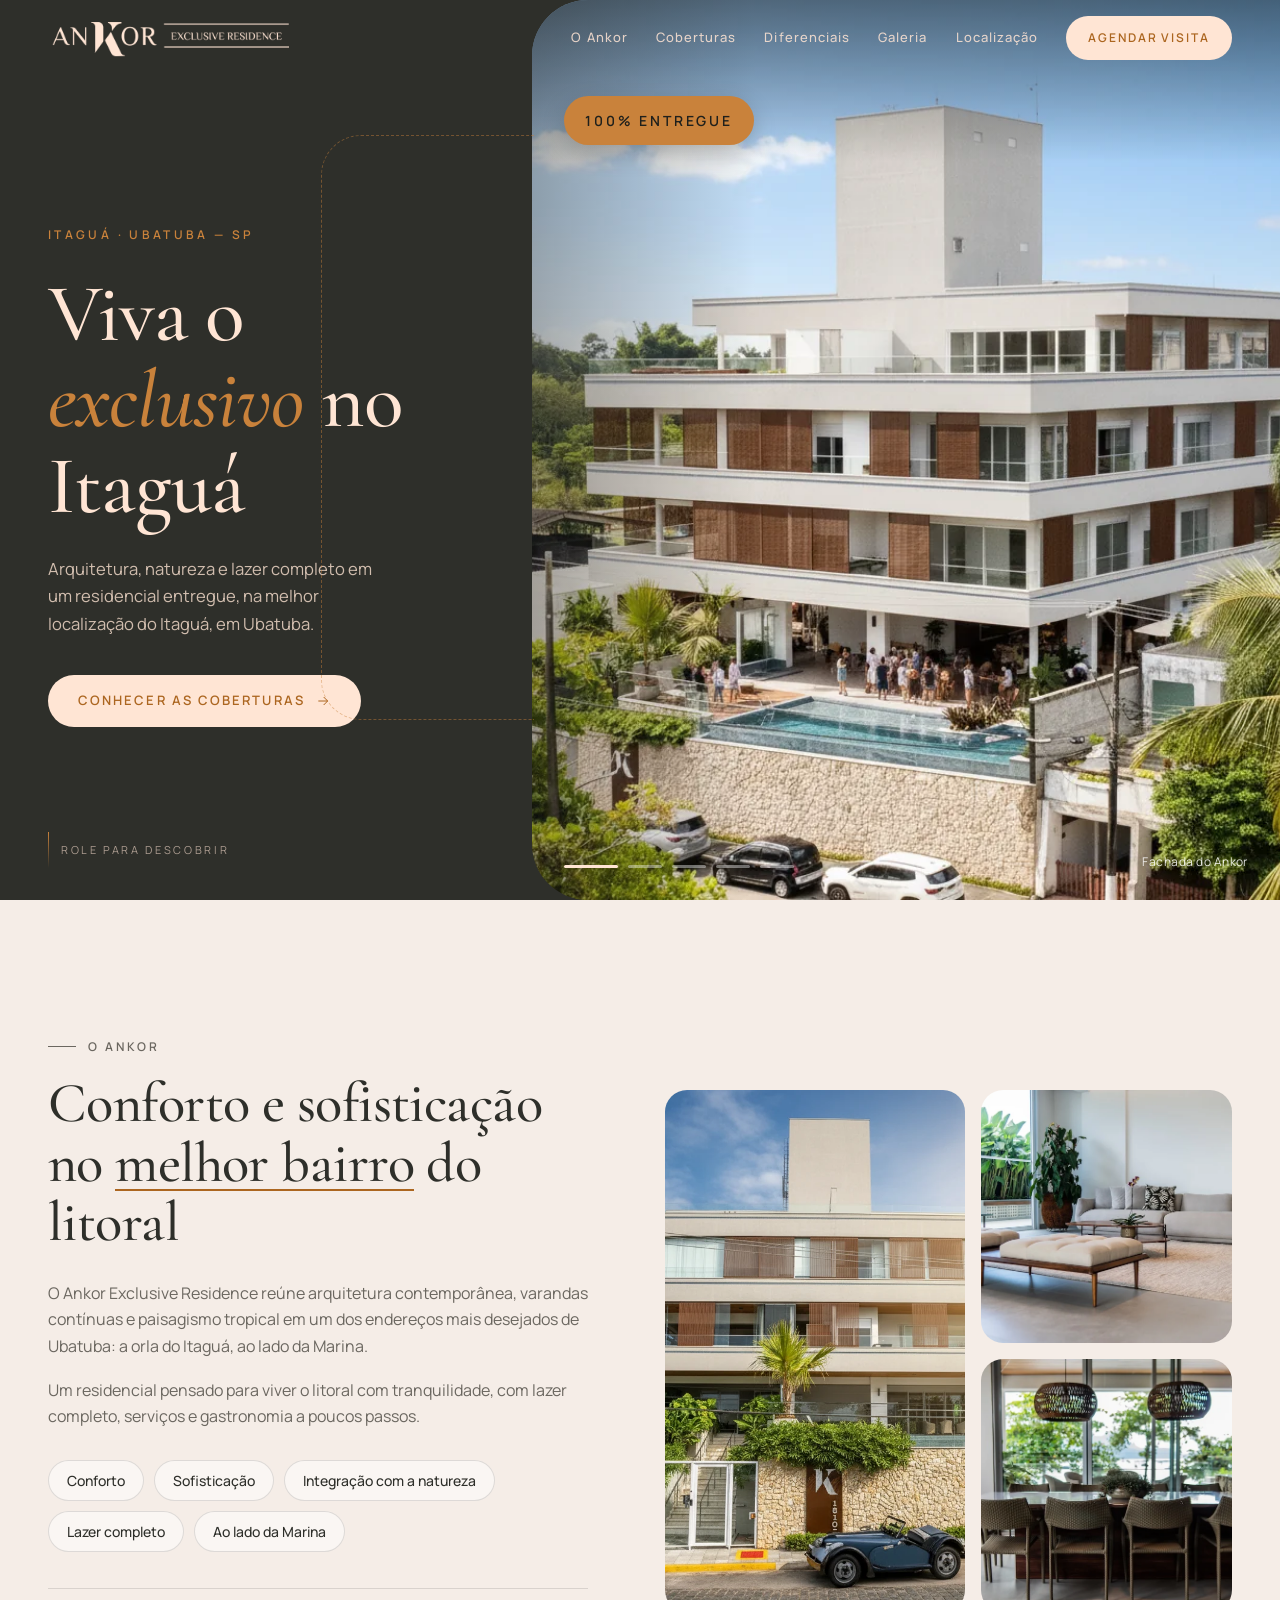
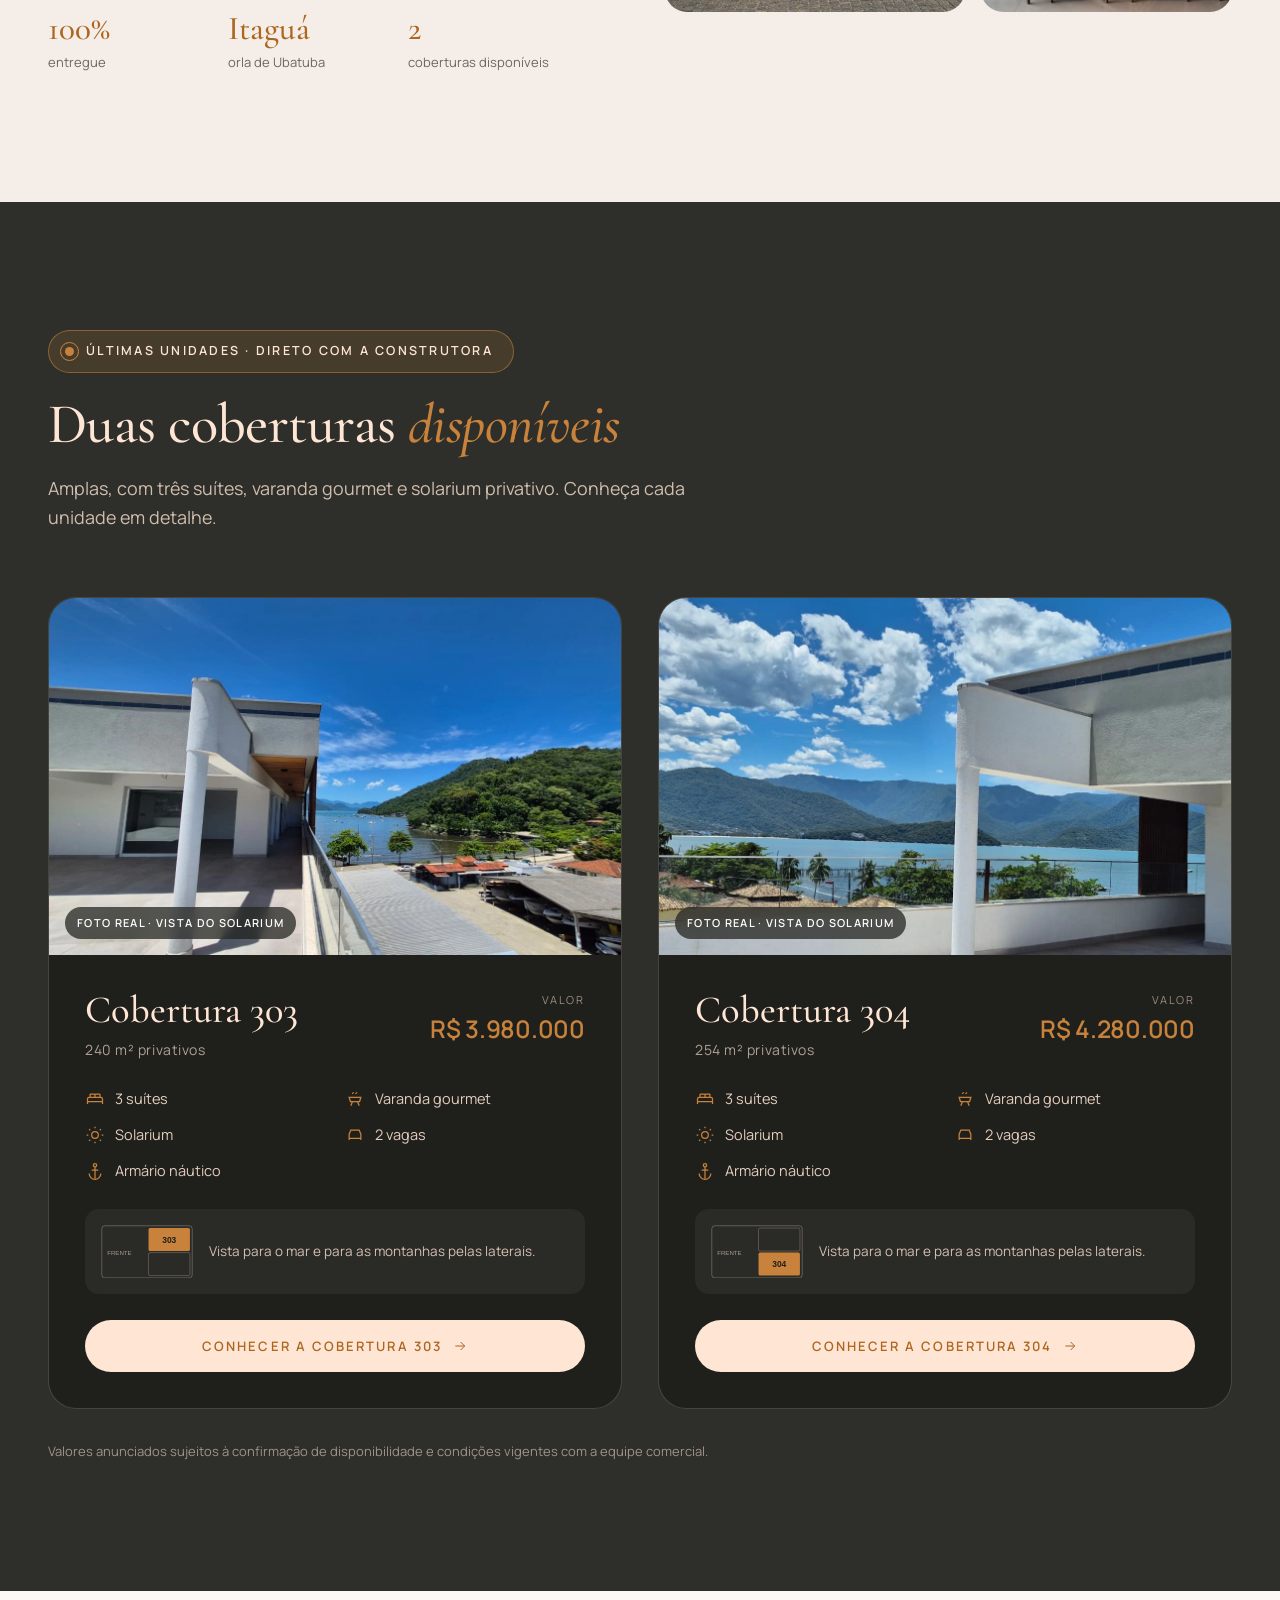
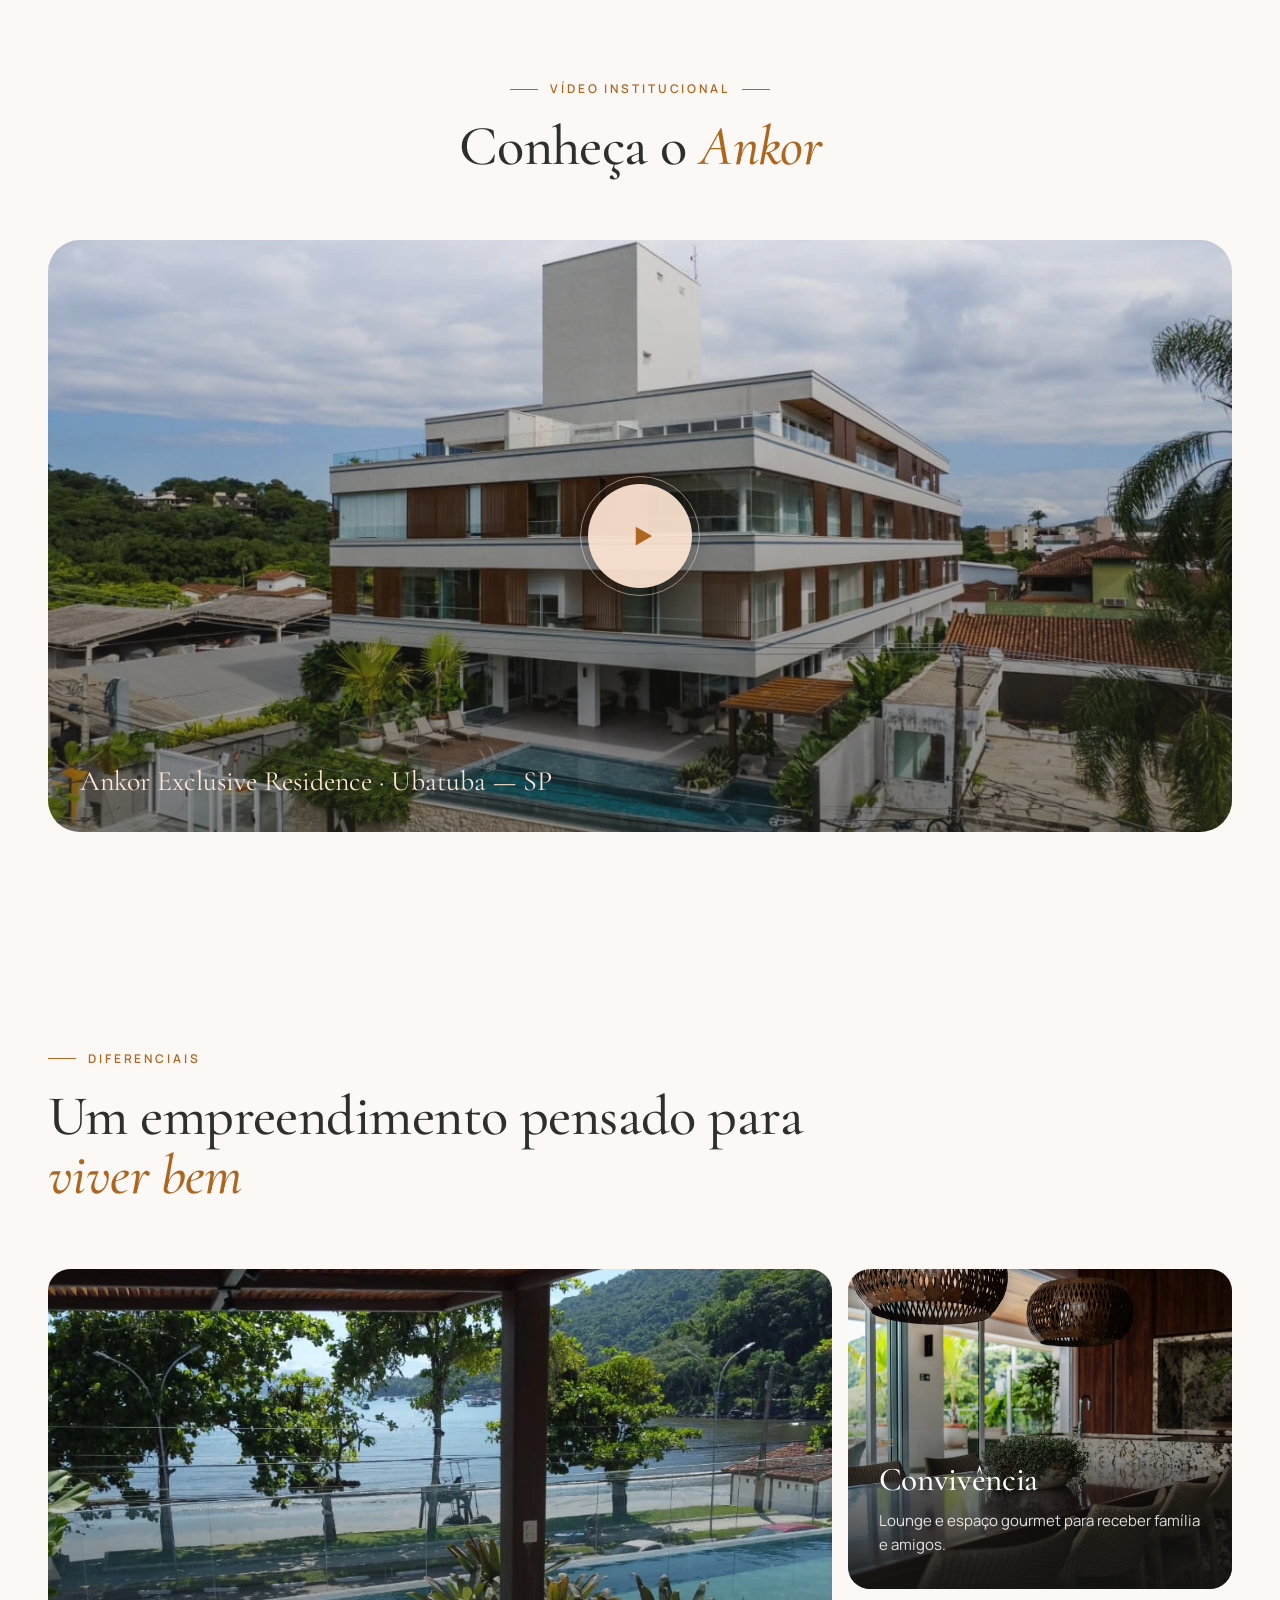
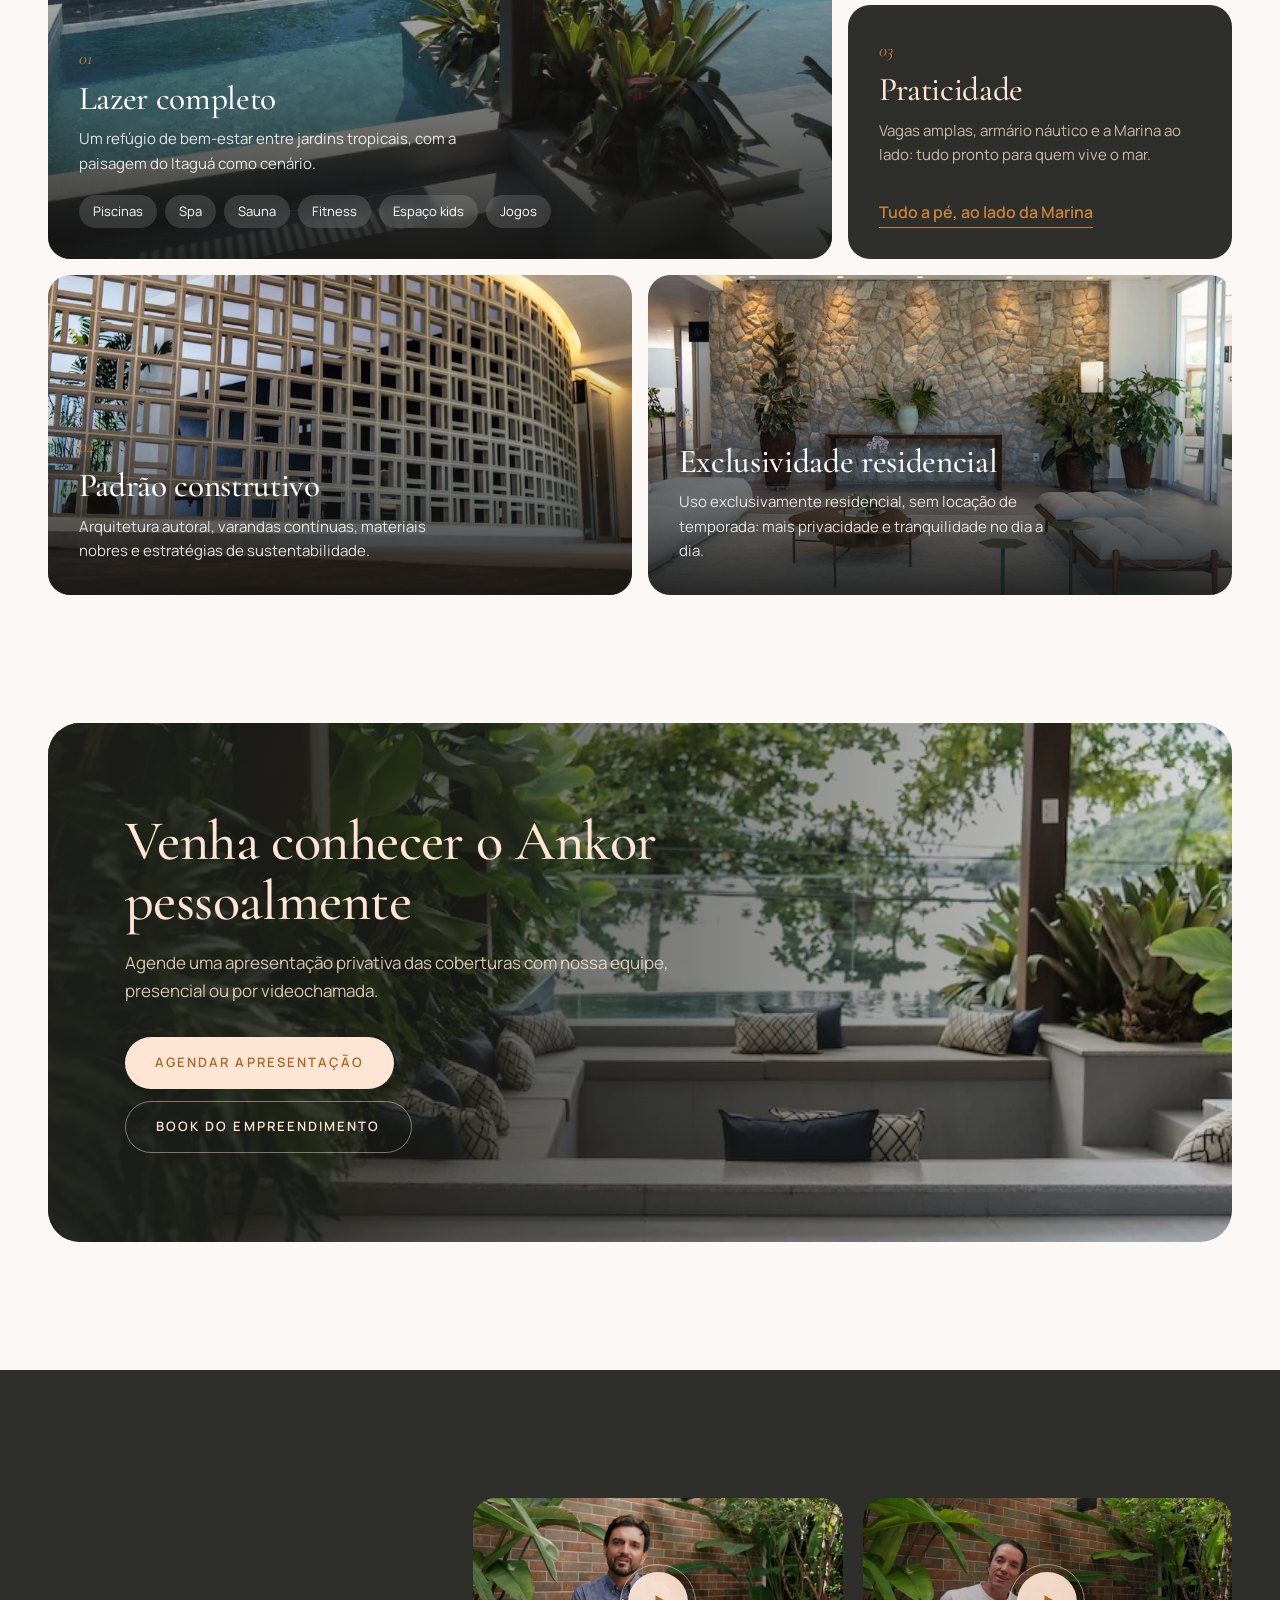
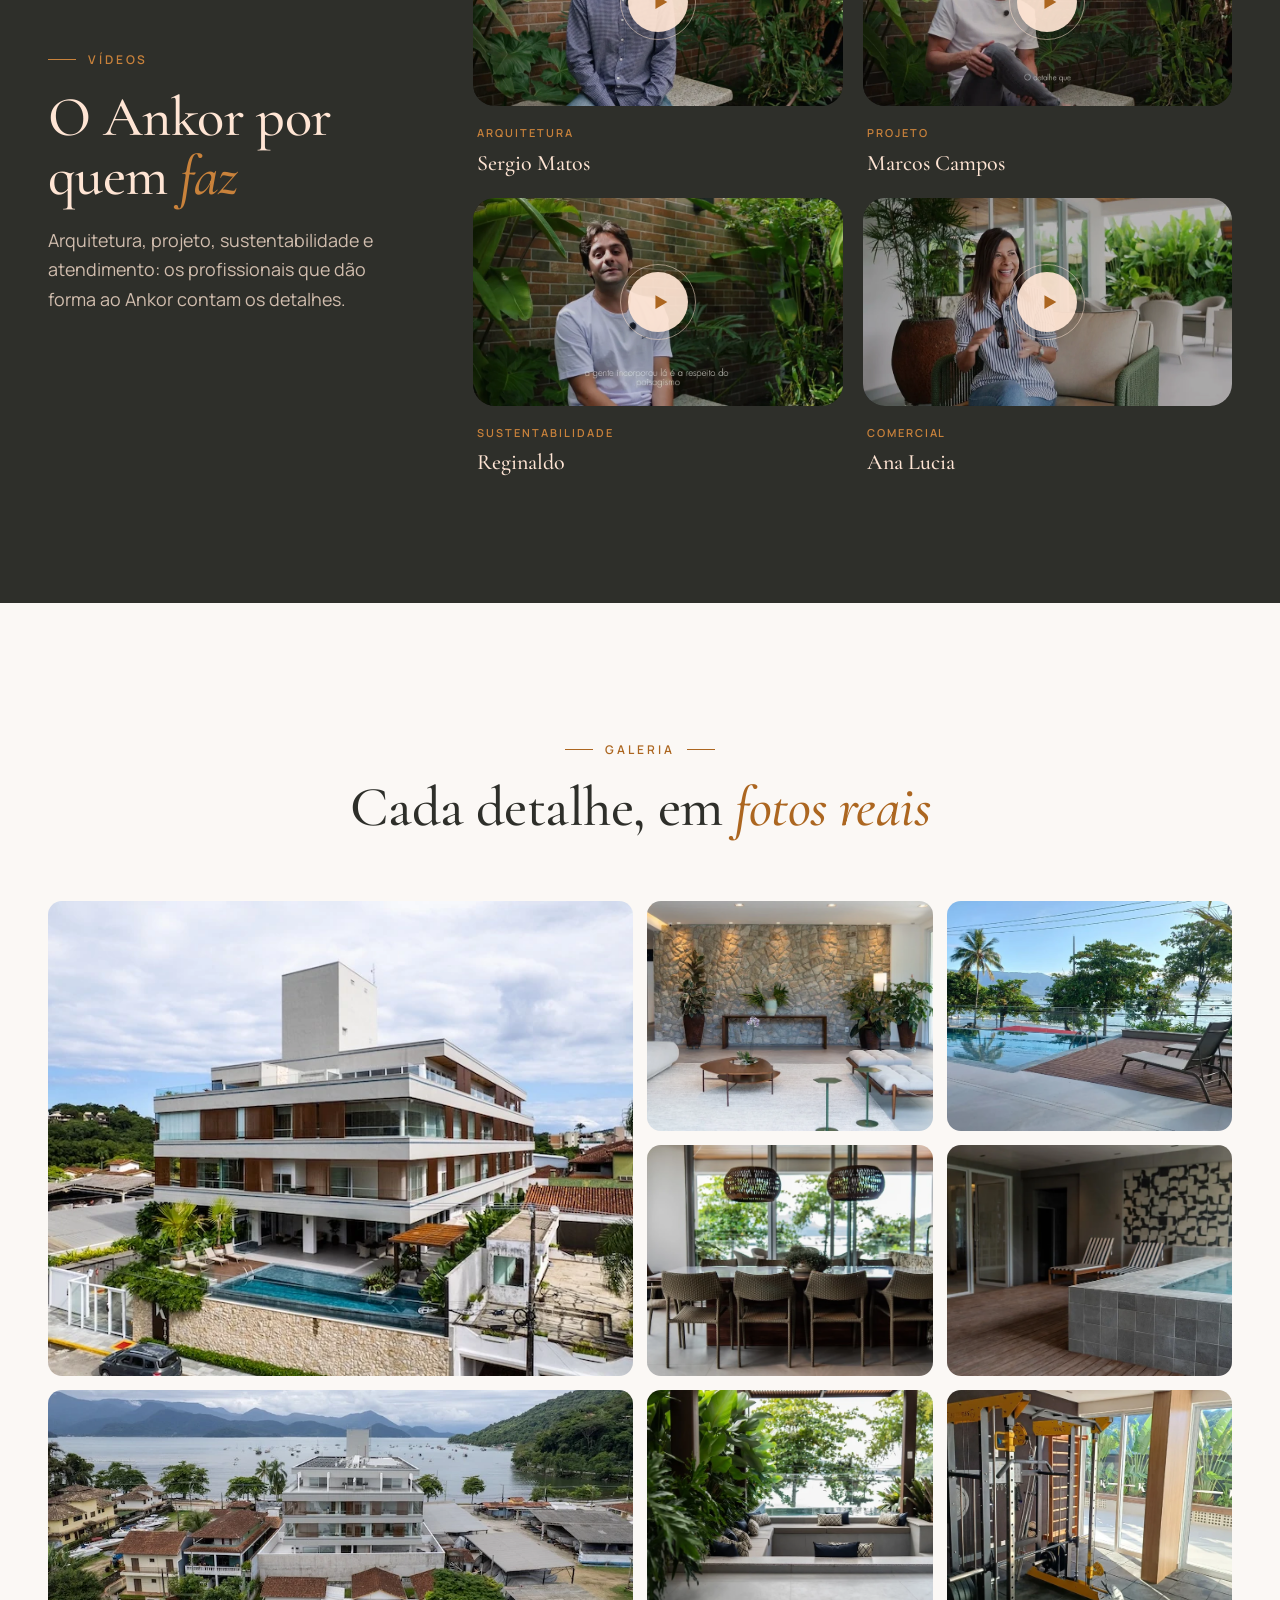
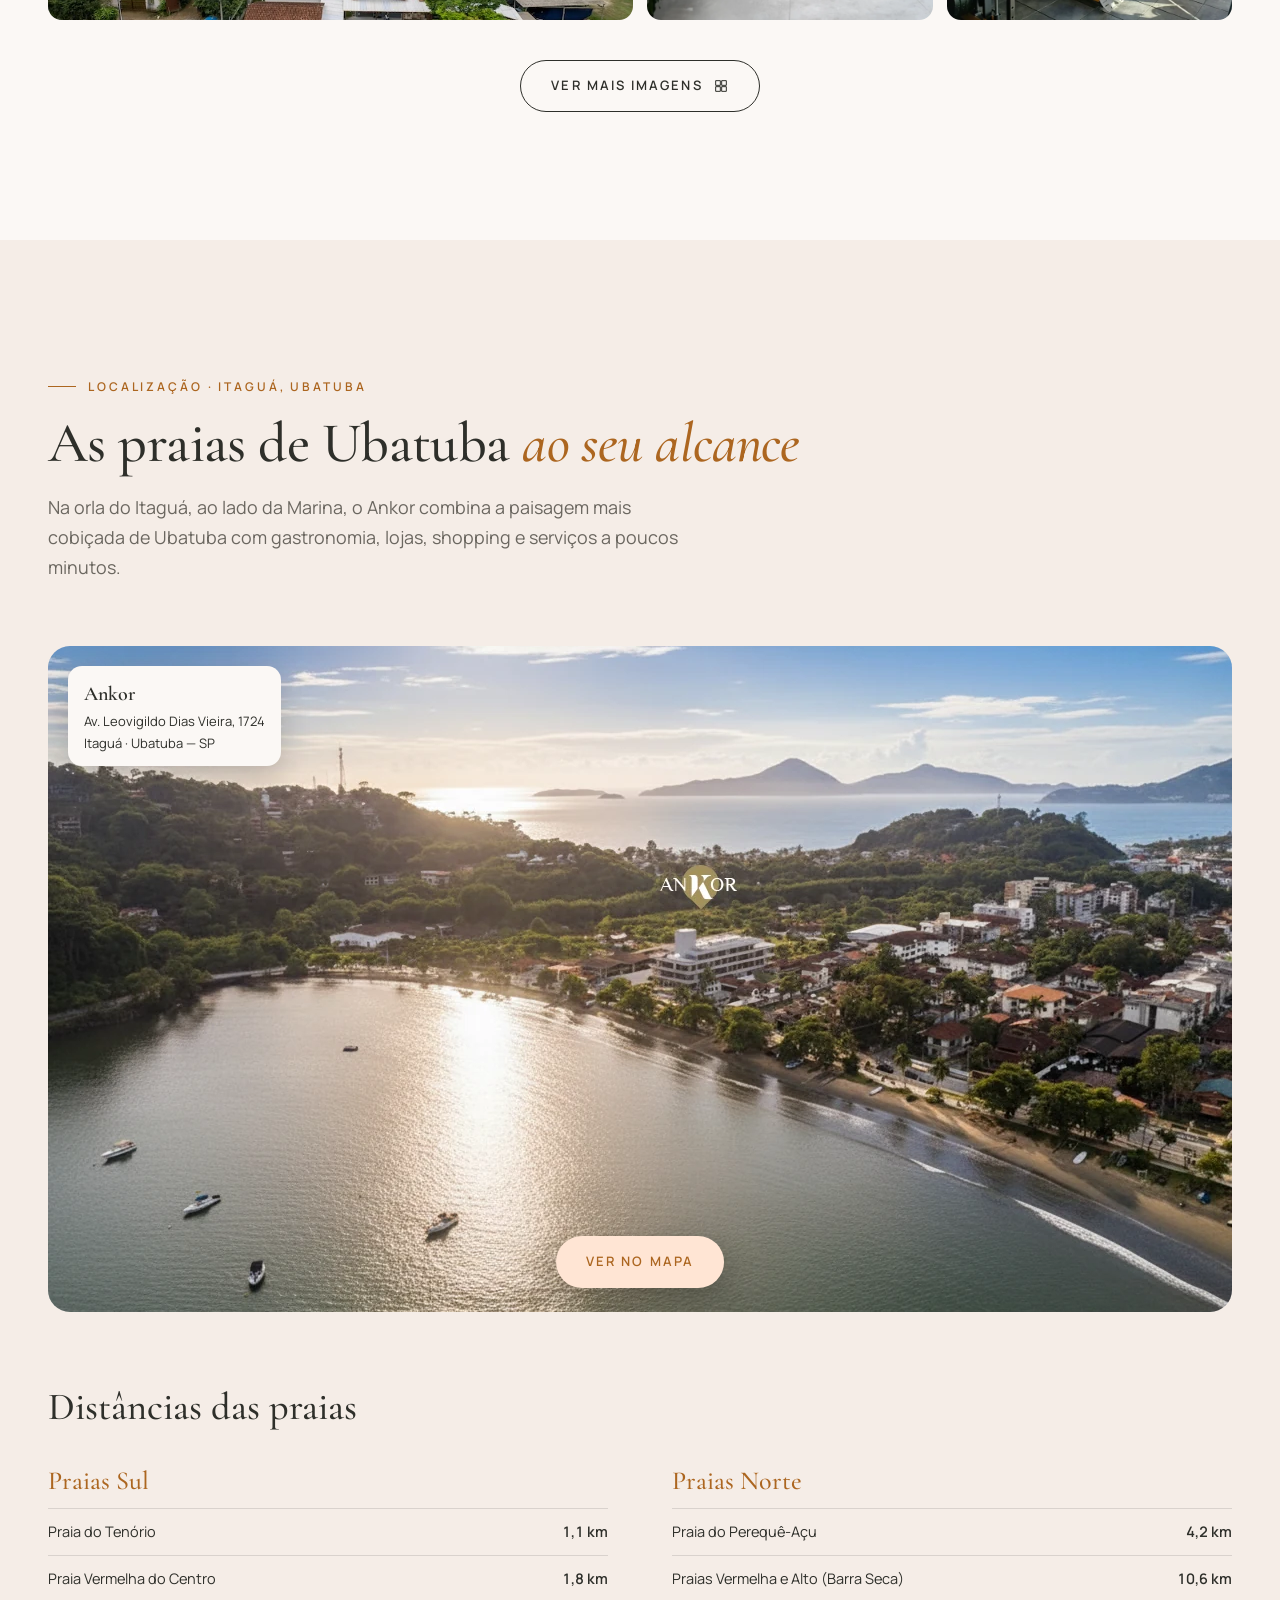
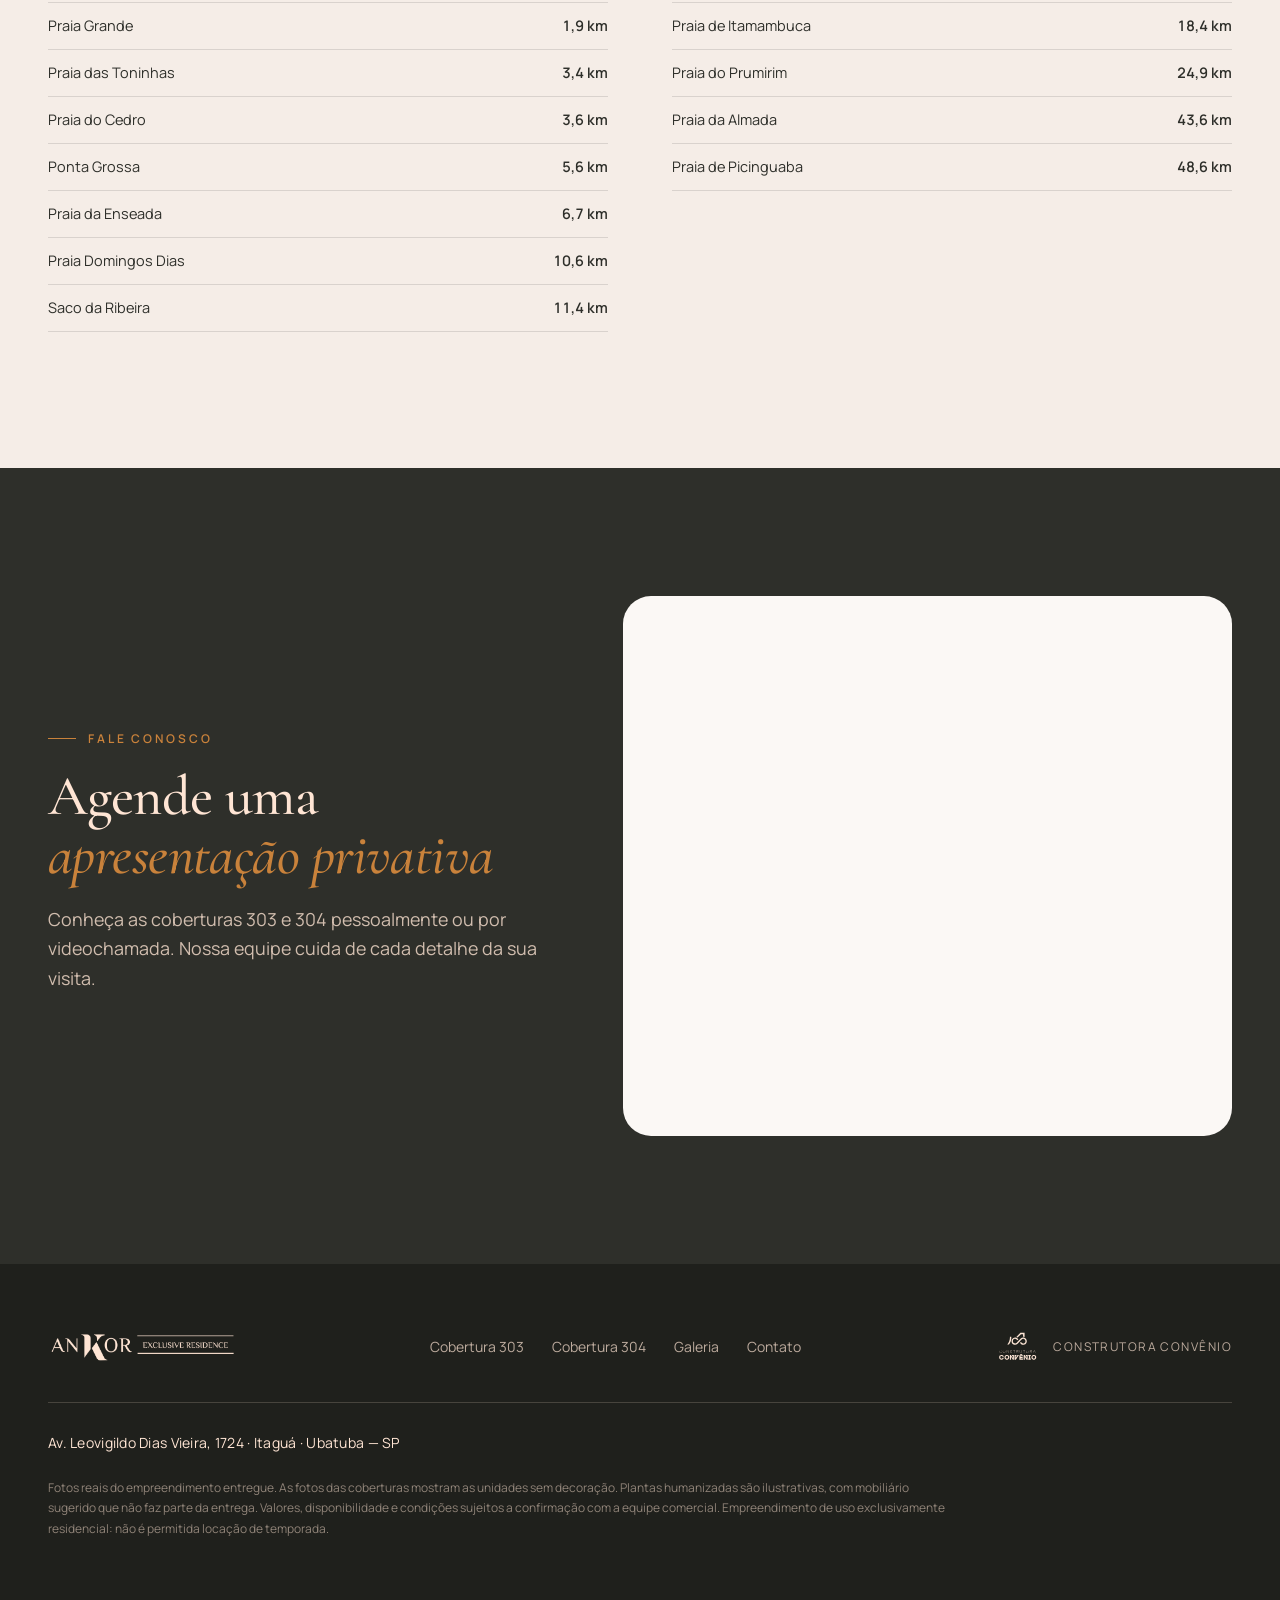
==== commit fb76e1e3: "Fotos profissionais das coberturas 303/304, novo topo da 303 e formulário alinhado ao texto - 37 fot" ====
--- a/index.html
+++ b/index.html
@@ -1 +1,397 @@
-<!doctype html><html lang="pt-BR"><head><meta charset="utf-8"><meta name="robots" content="noindex"><meta http-equiv="refresh" content="0; url=https://construtoraconvenio.com.br/ankor/"><link rel="canonical" href="https://construtoraconvenio.com.br/ankor/"><title>Ankor Exclusive Residence</title></head><body><a href="https://construtoraconvenio.com.br/ankor/">construtoraconvenio.com.br/ankor</a></body></html>
+<!doctype html>
+<html lang="pt-BR" data-base="">
+<head>
+<meta charset="utf-8">
+<meta name="viewport" content="width=device-width, initial-scale=1, viewport-fit=cover">
+<title>Ankor Exclusive Residence · Itaguá, Ubatuba</title>
+<meta name="description" content="Ankor Exclusive Residence: Coberturas 303 e 304 com vista para o mar e para as montanhas de Ubatuba. Últimas unidades, direto com a construtora.">
+<meta name="theme-color" content="#2e2f2a">
+<link rel="icon" href="assets/brand/favicon.png">
+<meta property="og:title" content="Ankor Exclusive Residence · Itaguá, Ubatuba">
+<meta property="og:description" content="Coberturas 303 e 304 com vista para o mar e para as montanhas de Ubatuba. Últimas unidades, direto com a construtora.">
+<meta property="og:image" content="https://construtoraconvenio.com.br/ankor/assets/img/og/og-home.jpg">
+<meta property="og:url" content="https://construtoraconvenio.com.br/ankor/">
+<link rel="canonical" href="https://construtoraconvenio.com.br/ankor/">
+<meta property="og:type" content="website">
+<link rel="preconnect" href="https://fonts.googleapis.com">
+<link rel="preconnect" href="https://fonts.gstatic.com" crossorigin>
+<link href="https://fonts.googleapis.com/css2?family=Cormorant+Garamond:ital,wght@0,400;0,500;0,600;1,500&family=Manrope:wght@400;500;600&display=swap" rel="stylesheet">
+<link rel="preload" as="image" href="assets/img/hero/hero-1.webp" fetchpriority="high">
+<link rel="stylesheet" href="assets/css/style.css?v=20260929e">
+
+<!-- Google Tag Manager (mesmo contêiner do site atual) -->
+<script>(function(w,d,s,l,i){w[l]=w[l]||[];w[l].push({'gtm.start':new Date().getTime(),event:'gtm.js'});var f=d.getElementsByTagName(s)[0],j=d.createElement(s),dl=l!='dataLayer'?'&l='+l:'';j.async=true;j.src='https://www.googletagmanager.com/gtm.js?id='+i+dl;f.parentNode.insertBefore(j,f);})(window,document,'script','dataLayer','GTM-N2VF7FVX');</script>
+<!-- Google Analytics 4 e Google Ads (as mesmas tags do WordPress antigo do /ankor, fora do GTM) -->
+<script async src="https://www.googletagmanager.com/gtag/js?id=G-858ZVEWJJ1"></script>
+<script>window.dataLayer=window.dataLayer||[];function gtag(){dataLayer.push(arguments);}gtag('js',new Date());gtag('config','G-858ZVEWJJ1');gtag('config','AW-10869641873');</script>
+<!-- Meta Pixel (mesmo ID do site atual) -->
+<script>!function(f,b,e,v,n,t,s){if(f.fbq)return;n=f.fbq=function(){n.callMethod?n.callMethod.apply(n,arguments):n.queue.push(arguments)};if(!f._fbq)f._fbq=n;n.push=n;n.loaded=!0;n.version='2.0';n.queue=[];t=b.createElement(e);t.async=!0;t.src=v;s=b.getElementsByTagName(e)[0];s.parentNode.insertBefore(t,s)}(window,document,'script','https://connect.facebook.net/en_US/fbevents.js');fbq('init','279593157240250');fbq('track','PageView');</script>
+</head>
+<body>
+<noscript><iframe src="https://www.googletagmanager.com/ns.html?id=GTM-N2VF7FVX" height="0" width="0" style="display:none;visibility:hidden"></iframe></noscript>
+
+<!-- ============ HEADER ============ -->
+<header class="header">
+  <div class="container header__inner">
+    <a href="#topo" class="logo logo--lg" aria-label="Ankor Exclusive Residence — início">
+      <img src="assets/brand/ankor-logo.png" alt="Ankor Exclusive Residence" width="310" height="58">
+    </a>
+    <button class="nav-toggle" aria-label="Abrir menu" aria-expanded="false" aria-controls="menu"><span></span></button>
+    <nav class="nav" id="menu" aria-label="Principal">
+      <a href="#ankor">O Ankor</a>
+      <a href="#coberturas">Coberturas</a>
+      <a href="#diferenciais">Diferenciais</a>
+      <a href="#galeria">Galeria</a>
+      <a href="#localizacao">Localização</a>
+      <a href="#contato" class="btn btn--peach">Agendar visita</a>
+    </nav>
+  </div>
+</header>
+
+<main id="topo">
+
+<!-- ============ 1. HERO — institucional, fotos reais ============ -->
+<section class="hero" aria-label="Ankor Exclusive Residence">
+  <div class="hero__panel">
+    <p class="hero__kicker">Itaguá · Ubatuba — SP</p>
+    <h1 class="h1">Viva o <em>exclusivo</em> no Itaguá</h1>
+    <p class="hero__sub">Arquitetura, natureza e lazer completo em um residencial entregue, na melhor localização do Itaguá, em Ubatuba.</p>
+    <div><a href="#coberturas" class="btn btn--peach">Conhecer as coberturas
+      <svg viewBox="0 0 24 24" fill="none" stroke="currentColor" stroke-width="1.5"><path d="M5 12h14M13 6l6 6-6 6"/></svg></a></div>
+    <span class="scroll-cue">Role para descobrir</span>
+  </div>
+  <div class="hero__media">
+    <span class="hero__badge">100% entregue</span>
+    <div class="hero__slide is-active" data-caption="Fachada do Ankor">
+      <img src="assets/img/hero/hero-1.webp" alt="Fachada do Ankor Exclusive Residence com a piscina e o paisagismo" width="1184" height="864" fetchpriority="high" style="object-position:40% 50%">
+    </div>
+    <div class="hero__slide" data-caption="O Ankor e a baía do Itaguá">
+      <img data-src="assets/img/hero/hero-2.webp" alt="Vista aérea do Ankor com a baía do Itaguá e a serra ao fundo" width="1184" height="864" style="object-position:72% 85%">
+    </div>
+    <div class="hero__slide" data-caption="Piscina e área de convivência">
+      <img data-src="assets/img/hero/hero-3-1200.webp" data-srcset="assets/img/hero/hero-3-1200.webp 1200w, assets/img/hero/hero-3-2400.webp 2400w" sizes="(max-width: 900px) 100vw, 60vw" alt="Piscina e área de convivência do Ankor" width="2400" height="1791">
+    </div>
+    <div class="hero__slide" data-caption="Acesso social">
+      <img data-src="assets/img/hero/hero-4-1200.webp" data-srcset="assets/img/hero/hero-4-1200.webp 1200w, assets/img/hero/hero-4-2400.webp 2400w" sizes="(max-width: 900px) 100vw, 60vw" alt="Acesso social do Ankor com o totem da marca e jardim" width="2400" height="1600" style="object-position:40% 50%">
+    </div>
+    <div class="hero__slide" data-caption="Piscina com deck de madeira">
+      <img data-src="assets/img/hero/hero-5-1200.webp" data-srcset="assets/img/hero/hero-5-1200.webp 1200w, assets/img/hero/hero-5-2400.webp 2400w" sizes="(max-width: 900px) 100vw, 60vw" alt="Piscina com deck de madeira e espreguiçadeiras" width="2400" height="1392">
+    </div>
+    <div class="hero__dots" aria-label="Fotos do destaque">
+      <button class="is-active" aria-label="Foto 1"></button><button aria-label="Foto 2"></button><button aria-label="Foto 3"></button><button aria-label="Foto 4"></button><button aria-label="Foto 5"></button>
+    </div>
+    <span class="hero__caption" aria-live="polite">Fachada do Ankor</span>
+  </div>
+</section>
+
+<!-- ============ 2. APRESENTAÇÃO ============ -->
+<section class="section section--sand" id="ankor">
+  <div class="container intro">
+    <div class="intro__text reveal">
+      <p class="eyebrow">O Ankor</p>
+      <h2 class="h2">Conforto e sofisticação no <span class="u-line">melhor bairro</span> do litoral</h2>
+      <p>O Ankor Exclusive Residence reúne arquitetura contemporânea, varandas contínuas e paisagismo tropical em um dos endereços mais desejados de Ubatuba: a orla do Itaguá, ao lado da Marina.</p>
+      <p>Um residencial pensado para viver o litoral com tranquilidade, com lazer completo, serviços e gastronomia a poucos passos.</p>
+      <ul class="pillars" aria-label="Conceitos do empreendimento">
+        <li>Conforto</li><li>Sofisticação</li><li>Integração com a natureza</li><li>Lazer completo</li><li>Ao lado da Marina</li>
+      </ul>
+      <div class="facts">
+        <div><strong>100%</strong><span>entregue</span></div>
+        <div><strong>Itaguá</strong><span>orla de Ubatuba</span></div>
+        <div><strong>2</strong><span>coberturas disponíveis</span></div>
+      </div>
+    </div>
+    <div class="intro__media reveal reveal-d1">
+      <figure><img src="assets/img/empreendimento/arquitetura-varandas.webp" alt="Fachada do Ankor com brises em madeira e muro de pedra" loading="lazy" width="1184" height="864"></figure>
+      <figure><img src="assets/img/empreendimento/hall-jardim-sm.webp" alt="Hall social integrado ao jardim" loading="lazy" width="720" height="480"></figure>
+      <figure><img src="assets/img/lazer/gourmet-sm.webp" alt="Espaço gourmet" loading="lazy" width="720" height="480"></figure>
+    </div>
+  </div>
+</section>
+
+<!-- ============ 3. COBERTURAS 303 e 304 ============ -->
+<section class="section section--dark" id="coberturas">
+  <div class="container">
+    <div class="section-head reveal">
+      <p class="highlight-pill"><span class="live-dot" aria-hidden="true"></span>Últimas unidades · direto com a construtora</p>
+      <h2 class="h2">Duas coberturas <em class="pulse-text">disponíveis</em></h2>
+      <p class="lead">Amplas, com três suítes, varanda gourmet e solarium privativo. Conheça cada unidade em detalhe.</p>
+    </div>
+
+
+    <div class="units">
+      <!-- Cobertura 303 -->
+      <article class="unit reveal">
+        <div class="unit__media">
+          <img src="assets/img/vista/303-vista-solarium.webp" alt="Solarium da Cobertura 303 com vista para o mar" loading="lazy" width="720" height="405">
+          <span class="tag">Foto real · vista do solarium</span>
+        </div>
+        <div class="unit__body">
+          <div class="unit__head">
+            <div>
+              <h3 class="unit__title">Cobertura 303</h3>
+              <p class="unit__area" style="margin-bottom:0">240 m² privativos</p>
+            </div>
+            <div class="unit__price"><small>Valor</small><strong>R$ 3.980.000</strong></div>
+          </div>
+          <ul class="feat-list">
+            <li><svg viewBox="0 0 24 24" fill="none" stroke="currentColor" stroke-width="1.5"><path d="M3 18v-6a2 2 0 012-2h14a2 2 0 012 2v6M3 15h18M6 10V7a1 1 0 011-1h4a1 1 0 011 1v3M12 10V7a1 1 0 011-1h4a1 1 0 011 1v3"/></svg>3 suítes</li>
+            <li><svg viewBox="0 0 24 24" fill="none" stroke="currentColor" stroke-width="1.5"><path d="M5 10h14l-1.5 5h-11zM9 15l-2 5M15 15l2 5M9 6c0-1 1-1 1-2M13 6c0-1 1-1 1-2"/></svg>Varanda gourmet</li>
+            <li><svg viewBox="0 0 24 24" fill="none" stroke="currentColor" stroke-width="1.5"><circle cx="12" cy="12" r="4"/><path d="M12 2v2M12 20v2M4.9 4.9l1.4 1.4M17.7 17.7l1.4 1.4M2 12h2M20 12h2M4.9 19.1l1.4-1.4M17.7 6.3l1.4-1.4"/></svg>Solarium</li>
+            <li><svg viewBox="0 0 24 24" fill="none" stroke="currentColor" stroke-width="1.5"><path d="M5 16V11l2-5h10l2 5v5M5 16h14M5 16v2M19 16v2M7.5 13h.01M16.5 13h.01"/></svg>2 vagas</li>
+            <li><svg viewBox="0 0 24 24" fill="none" stroke="currentColor" stroke-width="1.5"><circle cx="12" cy="5" r="2"/><path d="M12 7v14M8 11h8M5 15a7 7 0 0014 0"/></svg>Armário náutico</li>
+          </ul>
+          <div class="unit__pos">
+            <svg class="keyplan" viewBox="0 0 120 70" aria-hidden="true"><rect x="1" y="1" width="118" height="68" rx="4" fill="none" stroke="rgba(255,229,212,.35)"/><rect x="62" y="4" width="54" height="30" rx="2" fill="#c9823b"/><rect x="62" y="36" width="54" height="30" rx="2" fill="none" stroke="rgba(255,229,212,.3)"/><text x="89" y="23" fill="#1f201c" font-size="11" text-anchor="middle" font-family="sans-serif" font-weight="700">303</text><text x="8" y="39" fill="rgba(255,229,212,.6)" font-size="8" font-family="sans-serif">FRENTE</text></svg>
+            <span>Vista para o mar e para as montanhas pelas laterais.</span>
+          </div>
+          <div class="unit__cta">
+            <a href="cobertura-303/" class="btn btn--peach">Conhecer a Cobertura 303
+              <svg viewBox="0 0 24 24" fill="none" stroke="currentColor" stroke-width="1.5"><path d="M5 12h14M13 6l6 6-6 6"/></svg></a>
+          </div>
+        </div>
+      </article>
+
+      <!-- Cobertura 304 -->
+      <article class="unit reveal reveal-d1">
+        <div class="unit__media">
+          <img src="assets/img/vista/304-vista-solarium.webp" alt="Solarium da Cobertura 304 com vista para o mar" loading="lazy" width="720" height="405">
+          <span class="tag">Foto real · vista do solarium</span>
+        </div>
+        <div class="unit__body">
+          <div class="unit__head">
+            <div>
+              <h3 class="unit__title">Cobertura 304</h3>
+              <p class="unit__area" style="margin-bottom:0">254 m² privativos</p>
+            </div>
+            <div class="unit__price"><small>Valor</small><strong>R$ 4.280.000</strong></div>
+          </div>
+          <ul class="feat-list">
+            <li><svg viewBox="0 0 24 24" fill="none" stroke="currentColor" stroke-width="1.5"><path d="M3 18v-6a2 2 0 012-2h14a2 2 0 012 2v6M3 15h18M6 10V7a1 1 0 011-1h4a1 1 0 011 1v3M12 10V7a1 1 0 011-1h4a1 1 0 011 1v3"/></svg>3 suítes</li>
+            <li><svg viewBox="0 0 24 24" fill="none" stroke="currentColor" stroke-width="1.5"><path d="M5 10h14l-1.5 5h-11zM9 15l-2 5M15 15l2 5M9 6c0-1 1-1 1-2M13 6c0-1 1-1 1-2"/></svg>Varanda gourmet</li>
+            <li><svg viewBox="0 0 24 24" fill="none" stroke="currentColor" stroke-width="1.5"><circle cx="12" cy="12" r="4"/><path d="M12 2v2M12 20v2M4.9 4.9l1.4 1.4M17.7 17.7l1.4 1.4M2 12h2M20 12h2M4.9 19.1l1.4-1.4M17.7 6.3l1.4-1.4"/></svg>Solarium</li>
+            <li><svg viewBox="0 0 24 24" fill="none" stroke="currentColor" stroke-width="1.5"><path d="M5 16V11l2-5h10l2 5v5M5 16h14M5 16v2M19 16v2M7.5 13h.01M16.5 13h.01"/></svg>2 vagas</li>
+            <li><svg viewBox="0 0 24 24" fill="none" stroke="currentColor" stroke-width="1.5"><circle cx="12" cy="5" r="2"/><path d="M12 7v14M8 11h8M5 15a7 7 0 0014 0"/></svg>Armário náutico</li>
+          </ul>
+          <div class="unit__pos">
+            <svg class="keyplan" viewBox="0 0 120 70" aria-hidden="true"><rect x="1" y="1" width="118" height="68" rx="4" fill="none" stroke="rgba(255,229,212,.35)"/><rect x="62" y="4" width="54" height="30" rx="2" fill="none" stroke="rgba(255,229,212,.3)"/><rect x="62" y="36" width="54" height="30" rx="2" fill="#c9823b"/><text x="89" y="55" fill="#1f201c" font-size="11" text-anchor="middle" font-family="sans-serif" font-weight="700">304</text><text x="8" y="39" fill="rgba(255,229,212,.6)" font-size="8" font-family="sans-serif">FRENTE</text></svg>
+            <span>Vista para o mar e para as montanhas pelas laterais.</span>
+          </div>
+          <div class="unit__cta">
+            <a href="cobertura-304/" class="btn btn--peach">Conhecer a Cobertura 304
+              <svg viewBox="0 0 24 24" fill="none" stroke="currentColor" stroke-width="1.5"><path d="M5 12h14M13 6l6 6-6 6"/></svg></a>
+          </div>
+        </div>
+      </article>
+    </div>
+    <p style="margin:32px 0 0;font-size:13px;color:rgba(255,229,212,.55)">Valores anunciados sujeitos à confirmação de disponibilidade e condições vigentes com a equipe comercial.</p>
+  </div>
+</section>
+
+<!-- ============ VÍDEO INSTITUCIONAL ============ -->
+<section class="section section--tight" id="video-institucional" aria-label="Vídeo institucional">
+  <div class="container">
+    <div class="section-head section-head--center reveal">
+      <p class="eyebrow">Vídeo institucional</p>
+      <h2 class="h2">Conheça o <em>Ankor</em></h2>
+    </div>
+    <button class="feature-video reveal" data-video="Oy8C2-HSCjQ" data-title="Ankor Exclusive Residence" aria-label="Assistir ao vídeo institucional do Ankor">
+      <img src="assets/img/empreendimento/fachada-piscina.webp" alt="" loading="lazy" width="1280" height="852">
+      <span class="play play--lg"><svg viewBox="0 0 24 24" fill="currentColor"><path d="M7 4.5v15l13-7.5z"/></svg></span>
+      <span class="feature-video__label">Ankor Exclusive Residence · Ubatuba — SP</span>
+    </button>
+  </div>
+</section>
+
+<!-- ============ 4. DIFERENCIAIS E ÁREAS COMUNS ============ -->
+<section class="section" id="diferenciais">
+  <div class="container">
+    <div class="section-head reveal">
+      <p class="eyebrow">Diferenciais</p>
+      <h2 class="h2">Um empreendimento pensado para <em>viver bem</em></h2>
+    </div>
+    <div class="bento">
+      <article class="tile tile--img b-1 reveal">
+        <img src="assets/img/lazer/piscinas-mar.webp" alt="Piscinas do Ankor com vista para o mar" loading="lazy" width="1280" height="720">
+        <div class="tile__body">
+          <span class="tile__num">01</span>
+          <h3 class="h3">Lazer completo</h3>
+          <p>Um refúgio de bem-estar entre jardins tropicais, com a paisagem do Itaguá como cenário.</p>
+          <ul class="amenities"><li>Piscinas</li><li>Spa</li><li>Sauna</li><li>Fitness</li><li>Espaço kids</li><li>Jogos</li></ul>
+        </div>
+      </article>
+      <article class="tile tile--img b-2 reveal reveal-d1">
+        <img src="assets/img/lazer/gourmet-mesa.webp" alt="Espaço gourmet" loading="lazy" width="720" height="480">
+        <div class="tile__body">
+          <span class="tile__num">02</span>
+          <h3 class="h3">Convivência</h3>
+          <p>Lounge e espaço gourmet para receber família e amigos.</p>
+        </div>
+      </article>
+      <article class="tile tile--dark b-3 reveal reveal-d2">
+        <div class="tile__body">
+          <span class="tile__num">03</span>
+          <h3 class="h3">Praticidade</h3>
+          <p>Vagas amplas, armário náutico e a Marina ao lado: tudo pronto para quem vive o mar.</p>
+        </div>
+        <div class="tile__body" style="padding-top:0">
+          <a href="#localizacao" class="link-arrow" style="color:var(--copper-light)">Tudo a pé, ao lado da Marina</a>
+        </div>
+      </article>
+      <article class="tile tile--img b-4 reveal">
+        <img src="assets/img/empreendimento/cobogo-curvo.webp" alt="Parede curva de cobogós no hall" loading="lazy" width="720" height="480">
+        <div class="tile__body">
+          <span class="tile__num">04</span>
+          <h3 class="h3">Padrão construtivo</h3>
+          <p>Arquitetura autoral, varandas contínuas, materiais nobres e estratégias de sustentabilidade.</p>
+        </div>
+      </article>
+      <article class="tile tile--img b-5 reveal reveal-d1">
+        <img src="assets/img/empreendimento/hall-pedra.webp" alt="Hall social com parede em pedra" loading="lazy" width="720" height="480">
+        <div class="tile__body">
+          <span class="tile__num">05</span>
+          <h3 class="h3">Exclusividade residencial</h3>
+          <p>Uso exclusivamente residencial, sem locação de temporada: mais privacidade e tranquilidade no dia a dia.</p>
+        </div>
+      </article>
+    </div>
+  </div>
+</section>
+
+<!-- ============ CTA intermediário ============ -->
+<section class="container" aria-label="Contato">
+  <div class="cta-band reveal">
+    <img src="assets/img/lazer/lounge-rebaixado.webp" alt="" loading="lazy" width="800" height="533">
+    <div class="cta-band__inner">
+      <h2 class="h2">Venha conhecer o Ankor pessoalmente</h2>
+      <p>Agende uma apresentação privativa das coberturas com nossa equipe, presencial ou por videochamada.</p>
+      <div class="cta-band__actions">
+        <a href="#contato" class="btn btn--peach">Agendar apresentação</a>
+        <a href="#" class="btn btn--ghost-light" data-book hidden target="_blank" rel="noopener">Book do empreendimento</a>
+      </div>
+    </div>
+  </div>
+</section>
+
+<!-- ============ 5. VÍDEOS EM CARROSSEL ============ -->
+<section class="section section--dark" id="videos" style="margin-top:clamp(72px,10vw,128px)">
+  <div class="container videos-layout">
+    <div class="head-row">
+      <div class="section-head reveal">
+        <p class="eyebrow">Vídeos</p>
+        <h2 class="h2">O Ankor por quem <em>faz</em></h2>
+        <p class="lead" style="margin-top:20px">Arquitetura, projeto, sustentabilidade e atendimento: os profissionais que dão forma ao Ankor contam os detalhes.</p>
+      </div>
+    </div>
+    <div class="video-grid">
+        <button class="video-card" data-video="b6bPRRs4OQk" data-title="Depoimento — Sergio Matos (Arquitetura)">
+          <div class="video-card__thumb"><img src="assets/img/videos/b6bPRRs4OQk.webp" alt="" loading="lazy" width="960" height="540"><span class="play"><svg viewBox="0 0 24 24" fill="currentColor"><path d="M7 4.5v15l13-7.5z"/></svg></span></div>
+          <div class="video-card__meta"><small>Arquitetura</small><h3>Sergio Matos</h3></div>
+        </button>
+        <button class="video-card" data-video="2AB3gYtHMBk" data-title="Depoimento — Marcos Campos (Projeto)">
+          <div class="video-card__thumb"><img src="assets/img/videos/2AB3gYtHMBk.webp" alt="" loading="lazy" width="960" height="540"><span class="play"><svg viewBox="0 0 24 24" fill="currentColor"><path d="M7 4.5v15l13-7.5z"/></svg></span></div>
+          <div class="video-card__meta"><small>Projeto</small><h3>Marcos Campos</h3></div>
+        </button>
+        <button class="video-card" data-video="C1-DqbgqG0A" data-title="Depoimento — Reginaldo (Sustentabilidade)">
+          <div class="video-card__thumb"><img src="assets/img/videos/C1-DqbgqG0A.webp" alt="" loading="lazy" width="960" height="540"><span class="play"><svg viewBox="0 0 24 24" fill="currentColor"><path d="M7 4.5v15l13-7.5z"/></svg></span></div>
+          <div class="video-card__meta"><small>Sustentabilidade</small><h3>Reginaldo</h3></div>
+        </button>
+        <button class="video-card" data-video="Yyi8ZEExjOI" data-title="Depoimento — Ana Lucia (Comercial)">
+          <div class="video-card__thumb"><img src="assets/img/videos/Yyi8ZEExjOI.webp" alt="" loading="lazy" width="960" height="540"><span class="play"><svg viewBox="0 0 24 24" fill="currentColor"><path d="M7 4.5v15l13-7.5z"/></svg></span></div>
+          <div class="video-card__meta"><small>Comercial</small><h3>Ana Lucia</h3></div>
+        </button>
+    </div>
+  </div>
+</section>
+
+<!-- ============ 6. GALERIA (8 imagens) + 7. VER MAIS ============ -->
+<section class="section" id="galeria">
+  <div class="container">
+    <div class="section-head section-head--center reveal">
+      <p class="eyebrow">Galeria</p>
+      <h2 class="h2">Cada detalhe, em <em>fotos reais</em></h2>
+    </div>
+    <div class="gallery-grid" data-lb-group>
+      <button class="g-item reveal" data-img="fachada-aerea"><img src="assets/img/empreendimento/fachada-aerea.webp" alt="Fachada do Ankor" loading="lazy" width="800" height="533"><span class="g-cap">Fachada</span></button>
+      <button class="g-item reveal" data-img="hall-pedra"><img src="assets/img/empreendimento/hall-pedra-sm.webp" alt="Hall social" loading="lazy" width="720" height="480"><span class="g-cap">Área social</span></button>
+      <button class="g-item reveal reveal-d1" data-img="piscina-deck"><img src="assets/img/lazer/piscina-deck-sm.webp" alt="Piscina e deck" loading="lazy" width="720" height="405"><span class="g-cap">Piscinas e lazer</span></button>
+      <button class="g-item reveal" data-img="gourmet"><img src="assets/img/lazer/gourmet-sm.webp" alt="Espaço gourmet" loading="lazy" width="720" height="480"><span class="g-cap">Espaço gourmet</span></button>
+      <button class="g-item reveal reveal-d1" data-img="spa-piscina"><img src="assets/img/lazer/spa-piscina-sm.webp" alt="Spa com piscina" loading="lazy" width="800" height="533"><span class="g-cap">Spa</span></button>
+      <button class="g-item reveal" data-img="aerea-itagua"><img src="assets/img/localizacao/aerea-itagua.webp" alt="O Ankor e a baía do Itaguá" loading="lazy" width="800" height="533"><span class="g-cap">Localização · Itaguá</span></button>
+      <button class="g-item reveal reveal-d1" data-img="lounge-rebaixado"><img src="assets/img/lazer/lounge-rebaixado-sm.webp" alt="Lounge entre jardins" loading="lazy" width="720" height="480"><span class="g-cap">Paisagismo</span></button>
+      <button class="g-item reveal reveal-d2" data-img="fitness-vista"><img src="assets/img/lazer/fitness-vista-sm.webp" alt="Fitness com vista para o jardim" loading="lazy" width="1000" height="563"><span class="g-cap">Fitness</span></button>
+    </div>
+    <div class="gallery-more">
+      <button class="btn btn--ghost" data-open-gallery="home">Ver mais imagens
+        <svg viewBox="0 0 24 24" fill="none" stroke="currentColor" stroke-width="1.5"><path d="M4 4h7v7H4zM13 4h7v7h-7zM4 13h7v7H4zM13 13h7v7h-7z"/></svg></button>
+    </div>
+  </div>
+</section>
+
+<!-- ============ 8. LOCALIZAÇÃO ============ -->
+<section class="section section--sand" id="localizacao">
+  <div class="container">
+    <div class="section-head reveal">
+      <p class="eyebrow">Localização · Itaguá, Ubatuba</p>
+      <h2 class="h2">As praias de Ubatuba <em>ao seu alcance</em></h2>
+      <p class="lead">Na orla do Itaguá, ao lado da Marina, o Ankor combina a paisagem mais cobiçada de Ubatuba com gastronomia, lojas, shopping e serviços a poucos minutos.</p>
+    </div>
+    <div class="map map--wide reveal">
+      <img src="assets/img/localizacao/aerea-baia-ankor.webp" alt="Vista aérea da baía do Itaguá com a localização do Ankor" loading="lazy" width="1184" height="864">
+      <div class="map__pin"><strong>Ankor</strong>Av. Leovigildo Dias Vieira, 1724<br>Itaguá · Ubatuba — SP</div>
+      <button class="btn btn--peach map__btn" data-map="https://www.google.com/maps?q=Av.+Leovigildo+Dias+Vieira,+1724+-+Itagu%C3%A1,+Ubatuba+-+SP&amp;output=embed">Ver no mapa</button>
+    </div>
+    <p class="map__addr">Av. Leovigildo Dias Vieira, 1724 · Itaguá · Ubatuba — SP</p>
+    <div class="beaches-wrap reveal">
+      <h3 class="beaches-title">Distâncias das praias</h3>
+      <div class="beaches beaches--wide">
+        <div><h3>Praias Sul</h3><ul><li><span>Praia do Tenório</span><span>1,1 km</span></li><li><span>Praia Vermelha do Centro</span><span>1,8 km</span></li><li><span>Praia Grande</span><span>1,9 km</span></li><li><span>Praia das Toninhas</span><span>3,4 km</span></li><li><span>Praia do Cedro</span><span>3,6 km</span></li><li><span>Ponta Grossa</span><span>5,6 km</span></li><li><span>Praia da Enseada</span><span>6,7 km</span></li><li><span>Praia Domingos Dias</span><span>10,6 km</span></li><li><span>Saco da Ribeira</span><span>11,4 km</span></li></ul></div>
+        <div><h3>Praias Norte</h3><ul><li><span>Praia do Perequê-Açu</span><span>4,2 km</span></li><li><span>Praias Vermelha e Alto (Barra Seca)</span><span>10,6 km</span></li><li><span>Praia de Itamambuca</span><span>18,4 km</span></li><li><span>Praia do Prumirim</span><span>24,9 km</span></li><li><span>Praia da Almada</span><span>43,6 km</span></li><li><span>Praia de Picinguaba</span><span>48,6 km</span></li></ul></div>
+      </div>
+    </div>
+  </div>
+</section>
+
+<!-- ============ 9. FORMULÁRIO E CTA FINAL ============ -->
+<section class="section section--dark" id="contato">
+  <div class="container contact">
+    <div class="reveal">
+      <p class="eyebrow">Fale conosco</p>
+      <h2 class="h2">Agende uma <em>apresentação privativa</em></h2>
+      <p class="lead" style="margin-top:20px">Conheça as coberturas 303 e 304 pessoalmente ou por videochamada. Nossa equipe cuida de cada detalhe da sua visita.</p>
+    </div>
+    <div class="form-embed reveal reveal-d1">
+      <iframe data-respondi src="https://form.respondi.app/JDCmWvqf?embed=true" title="Formulário de contato do Ankor" loading="lazy" allow="clipboard-write"></iframe>
+    </div>
+  </div>
+</section>
+</main>
+
+<footer class="footer">
+  <div class="container">
+    <div class="footer__top">
+      <a href="#topo" class="logo" aria-label="Voltar ao topo"><img src="assets/brand/ankor-logo.png" alt="Ankor Exclusive Residence" width="310" height="58" loading="lazy"></a>
+      <nav class="footer__links" aria-label="Rodapé">
+        <a href="cobertura-303/">Cobertura 303</a>
+        <a href="cobertura-304/">Cobertura 304</a>
+        <a href="#galeria">Galeria</a>
+        <a href="#contato">Contato</a>
+      </nav>
+      <a class="footer__by" href="https://construtoraconvenio.com.br" target="_blank" rel="noopener"><img src="assets/brand/convenio.svg" alt="" width="44" height="38" loading="lazy">Construtora Convênio</a>
+    </div>
+    <p class="footer__addr">Av. Leovigildo Dias Vieira, 1724 · Itaguá · Ubatuba — SP</p>
+    <p class="footer__legal">Fotos reais do empreendimento entregue. As fotos das coberturas mostram as unidades sem decoração. Plantas humanizadas são ilustrativas, com mobiliário sugerido que não faz parte da entrega. Valores, disponibilidade e condições sujeitos a confirmação com a equipe comercial. Empreendimento de uso exclusivamente residencial: não é permitida locação de temporada.</p>
+  </div>
+</footer>
+
+<div class="mobile-bar" aria-label="Ações rápidas">
+  <a href="#coberturas" class="btn btn--ghost-light">Coberturas</a>
+  <a href="#contato" class="btn btn--peach">Agendar visita</a>
+  <a href="#" class="btn btn--primary" data-whatsapp="Olá! Gostaria de saber mais sobre o Ankor." hidden>WhatsApp</a>
+</div>
+
+<script src="assets/js/config.js?v=20260929e"></script>
+<script src="assets/js/data.js?v=20260929e"></script>
+<script src="assets/js/main.js?v=20260929e"></script>
+</body>
+</html>
--- a/assets/css/style.css
+++ b/assets/css/style.css
@@ -0,0 +1,681 @@
+/* ==========================================================================
+   Ankor Exclusive Residence — estilos compartilhados (home + landing pages)
+   ========================================================================== */
+
+:root {
+  --ink: #2e2f2a;          /* painel escuro da marca */
+  --ink-deep: #1f201c;
+  --olive: #31361d;
+  --peach: #ffe5d4;        /* cor do logo */
+  --sand: #f5ede7;         /* fundo claro da marca */
+  --paper: #fbf8f5;
+  --copper: #ac6620;       /* destaque principal */
+  --copper-light: #c9823b;
+  --text: #2e2f2a;
+  --muted: #6b6760;
+  --line: rgba(46, 47, 42, .14);
+  --line-dark: rgba(255, 229, 212, .18);
+
+  --serif: "Cormorant Garamond", Georgia, serif;
+  --sans: "Manrope", system-ui, -apple-system, "Segoe UI", sans-serif;
+
+  --radius: 22px;
+  --radius-sm: 14px;
+  --gutter: clamp(16px, 4vw, 48px);
+  --max: 1240px;
+  --header-h: 76px;
+  --ease: cubic-bezier(.2, .7, .2, 1);
+}
+
+*, *::before, *::after { box-sizing: border-box; }
+html { scroll-behavior: smooth; scroll-padding-top: calc(var(--header-h) + 8px); -webkit-text-size-adjust: 100%; }
+body {
+  margin: 0;
+  font-family: var(--sans);
+  font-size: 16px;
+  line-height: 1.65;
+  color: var(--text);
+  background: var(--paper);
+  -webkit-font-smoothing: antialiased;
+  overflow-x: hidden;
+}
+img { display: block; max-width: 100%; height: auto; }
+a { color: inherit; text-decoration: none; }
+button { font: inherit; color: inherit; cursor: pointer; background: none; border: 0; padding: 0; }
+:focus-visible { outline: 2px solid var(--copper-light); outline-offset: 3px; border-radius: 6px; }
+.sr-only { position: absolute; width: 1px; height: 1px; overflow: hidden; clip: rect(0 0 0 0); white-space: nowrap; }
+
+.container { width: 100%; max-width: calc(var(--max) + var(--gutter) * 2); margin: 0 auto; padding: 0 var(--gutter); }
+.section { padding: clamp(48px, 10vw, 128px) 0; }
+.section--sand { background: var(--sand); }
+.section--dark { background: var(--ink); color: var(--peach); }
+.section--tight { padding: clamp(36px, 7vw, 80px) 0; }
+
+/* ---------- Tipografia ---------- */
+.eyebrow {
+  display: inline-flex; align-items: center; gap: 12px;
+  font-size: 12px; font-weight: 600; letter-spacing: .24em; text-transform: uppercase;
+  color: var(--copper);
+  margin: 0 0 18px;
+}
+.eyebrow::before { content: ""; width: 28px; height: 1px; background: currentColor; }
+.section--dark .eyebrow { color: var(--copper-light); }
+
+.h1, .h2, .h3 { font-family: var(--serif); font-weight: 500; line-height: 1.05; margin: 0; letter-spacing: -.01em; }
+.h1 { font-size: clamp(44px, 6.4vw, 92px); }
+.h2 { font-size: clamp(34px, 4.4vw, 58px); }
+.h3 { font-size: clamp(26px, 2.6vw, 34px); line-height: 1.12; }
+.h2 em, .h1 em { font-style: italic; color: var(--copper); }
+.section--dark .h2 em, .hero .h1 em { color: var(--copper-light); }
+.lp-hero .h1 em { color: var(--peach); }
+.u-line { background-image: linear-gradient(var(--copper), var(--copper)); background-size: 100% 2px; background-repeat: no-repeat; background-position: 0 92%; }
+
+.lead { font-size: clamp(17px, 1.4vw, 19px); color: var(--muted); max-width: 60ch; }
+.section--dark .lead { color: rgba(255, 229, 212, .78); }
+.section-head { max-width: 760px; margin-bottom: clamp(32px, 5vw, 64px); }
+.section-head .lead { margin-top: 20px; }
+.section-head--center { margin-left: auto; margin-right: auto; text-align: center; }
+.section-head--center .eyebrow::after { content: ""; width: 28px; height: 1px; background: currentColor; }
+.section-head--center .lead { margin-left: auto; margin-right: auto; }
+
+/* ---------- Botões ---------- */
+.btn {
+  display: inline-flex; align-items: center; justify-content: center; gap: 10px;
+  min-height: 52px; padding: 0 30px;
+  border-radius: 999px;
+  font-size: 13px; font-weight: 600; letter-spacing: .16em; text-transform: uppercase;
+  transition: background .3s var(--ease), color .3s var(--ease), transform .3s var(--ease), border-color .3s;
+  white-space: nowrap;
+}
+.btn svg { width: 16px; height: 16px; transition: transform .3s var(--ease); flex: none; }
+.btn:hover svg { transform: translateX(4px); }
+.btn--primary { background: var(--copper); color: #fff; }
+.btn--primary:hover { background: #95561a; }
+.btn--peach { background: var(--peach); color: var(--copper); }
+.btn--peach:hover { background: #fff; }
+.btn--ghost { border: 1px solid currentColor; color: var(--text); }
+.btn--ghost:hover { background: var(--text); color: var(--paper); border-color: var(--text); }
+.section--dark .btn--ghost, .btn--ghost-light { color: var(--peach); border: 1px solid rgba(255, 229, 212, .45); }
+.section--dark .btn--ghost:hover, .btn--ghost-light:hover { background: var(--peach); color: var(--ink); border-color: var(--peach); }
+.btn--block { width: 100%; }
+.link-arrow { display: inline-flex; align-items: center; gap: 8px; font-weight: 600; color: var(--copper); border-bottom: 1px solid currentColor; padding-bottom: 2px; }
+
+/* ---------- Header ---------- */
+.header {
+  position: fixed; inset: 0 0 auto; z-index: 50;
+  height: var(--header-h);
+  display: flex; align-items: center;
+  transition: background .4s var(--ease), box-shadow .4s var(--ease), height .3s;
+}
+.header.is-scrolled, .header--solid {
+  background: rgba(46, 47, 42, .92);
+  -webkit-backdrop-filter: saturate(140%) blur(14px);
+  backdrop-filter: saturate(140%) blur(14px);
+  box-shadow: 0 1px 0 var(--line-dark);
+}
+.header__inner { display: flex; align-items: center; justify-content: space-between; gap: 24px; width: 100%; }
+.logo { display: block; width: 188px; aspect-ratio: 310 / 58; flex: none; }
+.logo img { width: 100%; height: auto; }
+.nav { display: flex; align-items: center; gap: clamp(18px, 2.2vw, 34px); }
+.nav a:not(.btn) {
+  font-size: 13px; font-weight: 500; letter-spacing: .08em; color: var(--peach); opacity: .85;
+  position: relative; padding: 6px 0;
+}
+.nav a:not(.btn)::after { content: ""; position: absolute; left: 0; right: 0; bottom: 0; height: 1px; background: var(--copper-light); transform: scaleX(0); transform-origin: left; transition: transform .35s var(--ease); }
+.nav a:not(.btn):hover { opacity: 1; }
+.nav a:not(.btn):hover::after { transform: scaleX(1); }
+.nav .btn { min-height: 44px; padding: 0 22px; font-size: 12px; }
+.nav-toggle { display: none; width: 44px; height: 44px; border-radius: 50%; border: 1px solid var(--line-dark); color: var(--peach); align-items: center; justify-content: center; }
+.nav-toggle span, .nav-toggle span::before, .nav-toggle span::after { display: block; width: 18px; height: 1.5px; background: currentColor; position: relative; transition: transform .3s, background .3s; }
+.nav-toggle span::before, .nav-toggle span::after { content: ""; position: absolute; left: 0; }
+.nav-toggle span::before { top: -6px; }
+.nav-toggle span::after { top: 6px; }
+.nav-open .nav-toggle span { background: transparent; }
+.nav-open .nav-toggle span::before { transform: translateY(6px) rotate(45deg); }
+.nav-open .nav-toggle span::after { transform: translateY(-6px) rotate(-45deg); }
+
+@media (max-width: 980px) {
+  .logo { width: 150px; }
+  .nav-toggle { display: inline-flex; }
+  .nav {
+    position: fixed; inset: var(--header-h) 0 auto; flex-direction: column; align-items: stretch; gap: 0;
+    padding: 12px var(--gutter) 28px; background: var(--ink);
+    transform: translateY(-8px); opacity: 0; visibility: hidden; transition: .3s var(--ease);
+    box-shadow: 0 30px 40px rgba(0,0,0,.25);
+  }
+  .nav a:not(.btn) { padding: 16px 0; font-size: 15px; border-bottom: 1px solid var(--line-dark); }
+  .nav a:not(.btn)::after { display: none; }
+  .nav .btn { margin-top: 20px; min-height: 52px; }
+  .nav-open .nav { transform: none; opacity: 1; visibility: visible; }
+  .nav-open .header { background: var(--ink); }
+}
+
+/* ---------- Hero (home) — painel escuro + foto, herdado do layout atual ---------- */
+.hero {
+  position: relative; min-height: 100svh; display: grid; grid-template-columns: minmax(0, 5fr) minmax(0, 7fr);
+  background: var(--ink); color: var(--peach); overflow: hidden;
+}
+.hero__panel { position: relative; display: flex; flex-direction: column; justify-content: center; padding: calc(var(--header-h) + 40px) clamp(24px, 4vw, 64px) 64px max(var(--gutter), calc((100vw - var(--max)) / 2)); z-index: 2; }
+.hero__panel::before { /* moldura tracejada da identidade atual */
+  content: ""; position: absolute; top: 15%; bottom: 20%; right: -1px; width: 40%;
+  border: 1px dashed rgba(201, 130, 59, .45); border-right: 0; border-radius: 40px 0 0 40px; pointer-events: none;
+}
+.hero__kicker { font-size: 12px; letter-spacing: .28em; text-transform: uppercase; color: var(--copper-light); margin: 0 0 26px; font-weight: 600; }
+.hero .h1 { color: var(--peach); }
+.hero__sub { margin: 26px 0 38px; font-size: clamp(16px, 1.3vw, 18px); color: rgba(255, 229, 212, .78); max-width: 34ch; }
+.hero__media { position: relative; border-radius: 56px 0 0 56px; overflow: hidden; margin-left: -1px; }
+.hero__slide { position: absolute; inset: 0; opacity: 0; transition: opacity 1.6s var(--ease); }
+.hero__slide.is-active { opacity: 1; }
+.hero__slide img { width: 100%; height: 100%; object-fit: cover; transform: scale(1.06); transition: transform 8s linear; }
+.hero__slide.is-active img { transform: scale(1); }
+.hero__media::after { content: ""; position: absolute; inset: 0; background: linear-gradient(180deg, rgba(31,32,28,.55), rgba(31,32,28,0) 18%), linear-gradient(90deg, rgba(31,32,28,.35), rgba(31,32,28,0) 30%); pointer-events: none; }
+.hero__badge {
+  position: absolute; top: calc(var(--header-h) + 20px); left: 32px; z-index: 3;
+  background: var(--copper-light); color: var(--ink-deep);
+  font-size: 14px; font-weight: 600; letter-spacing: .2em; text-transform: uppercase;
+  padding: 13px 21px; border-radius: 999px; box-shadow: 0 8px 24px rgba(0,0,0,.2);
+}
+.hero__dots { position: absolute; left: 32px; bottom: 32px; z-index: 3; display: flex; gap: 10px; }
+.hero__dots button { width: 34px; height: 3px; border-radius: 3px; background: rgba(255,255,255,.4); transition: background .3s, width .3s; }
+.hero__dots button.is-active { background: var(--peach); width: 54px; }
+.hero__caption { position: absolute; right: 32px; bottom: 28px; z-index: 3; font-size: 12px; color: rgba(255,255,255,.85); letter-spacing: .04em; text-shadow: 0 1px 8px rgba(0,0,0,.4); }
+.scroll-cue { position: absolute; left: max(var(--gutter), calc((100vw - var(--max)) / 2)); bottom: 32px; display: flex; align-items: center; gap: 12px; font-size: 11px; letter-spacing: .24em; text-transform: uppercase; color: rgba(255,229,212,.6); z-index: 3; }
+.scroll-cue::before { content: ""; width: 1px; height: 36px; background: linear-gradient(var(--copper-light), transparent); animation: cue 2.2s infinite; }
+@keyframes cue { 0% { transform: scaleY(0); transform-origin: top; } 50% { transform: scaleY(1); transform-origin: top; } 51% { transform-origin: bottom; } 100% { transform: scaleY(0); transform-origin: bottom; } }
+
+@media (max-width: 900px) {
+  .hero { grid-template-columns: 1fr; grid-template-rows: auto auto; min-height: 0; }
+  .hero__media { order: -1; height: 62svh; min-height: 380px; border-radius: 0 0 36px 36px; margin: 0; }
+  .hero__media::after { background: linear-gradient(180deg, rgba(31,32,28,.72), rgba(31,32,28,0) 32%); }
+  .hero__panel { padding: 40px var(--gutter) 56px; }
+  .hero__panel::before, .scroll-cue { display: none; }
+  .hero__badge { left: var(--gutter); }
+  .hero__dots { left: var(--gutter); bottom: 20px; }
+  .hero__caption { right: var(--gutter); bottom: 16px; }
+}
+
+/* ---------- Apresentação ---------- */
+.intro { display: grid; grid-template-columns: minmax(0, 1fr) minmax(0, 1.05fr); gap: clamp(40px, 6vw, 96px); align-items: center; }
+.intro__text p { color: var(--muted); margin: 0 0 18px; }
+.intro__text .h2 { margin-bottom: 28px; }
+.pillars { display: flex; flex-wrap: wrap; gap: 10px; margin: 30px 0 36px; padding: 0; list-style: none; }
+.pillars li { border: 1px solid var(--line); border-radius: 999px; padding: 8px 18px; font-size: 14px; font-weight: 500; background: rgba(255,255,255,.5); }
+.intro__media { display: grid; grid-template-columns: 1.2fr 1fr; grid-template-rows: 1fr 1fr; gap: 16px; aspect-ratio: 1 / .92; }
+.intro__media figure { margin: 0; border-radius: var(--radius); overflow: hidden; position: relative; }
+.intro__media figure:first-child { grid-row: span 2; }
+.intro__media img { width: 100%; height: 100%; object-fit: cover; }
+.facts { display: grid; grid-template-columns: repeat(3, 1fr); border-top: 1px solid var(--line); margin-top: 8px; }
+.facts div { padding: 22px 16px 0 0; }
+.facts strong { display: block; font-family: var(--serif); font-size: clamp(26px, 2.6vw, 36px); font-weight: 500; line-height: 1.1; color: var(--copper); }
+.facts span { font-size: 13px; color: var(--muted); }
+@media (max-width: 900px) {
+  .intro { grid-template-columns: minmax(0, 1fr); }
+  .intro__media { aspect-ratio: 1 / 1; }
+}
+
+/* ---------- Coberturas (cards da home) ---------- */
+.notice {
+  display: flex; gap: 16px; align-items: flex-start;
+  padding: 20px 24px; border-radius: var(--radius-sm);
+  border: 1px solid var(--line-dark); background: rgba(255, 229, 212, .05);
+  color: rgba(255, 229, 212, .9); font-size: 15px; margin-bottom: 40px; max-width: 900px;
+}
+.notice svg { flex: none; width: 22px; height: 22px; color: var(--copper-light); margin-top: 2px; }
+.notice--light { border-color: var(--line); background: #fff; color: var(--text); }
+.notice--light svg { color: var(--copper); }
+.units { display: grid; grid-template-columns: repeat(2, minmax(0, 1fr)); gap: clamp(20px, 3vw, 36px); }
+.unit {
+  background: var(--ink-deep); border: 1px solid var(--line-dark); border-radius: 28px; overflow: hidden;
+  display: flex; flex-direction: column; transition: transform .5s var(--ease), border-color .4s;
+}
+.unit:hover { transform: translateY(-6px); border-color: rgba(201,130,59,.5); }
+.unit__media { position: relative; aspect-ratio: 16 / 10; overflow: hidden; }
+.unit__media img { width: 100%; height: 100%; object-fit: cover; transition: transform 1.2s var(--ease); }
+.unit:hover .unit__media img { transform: scale(1.04); }
+.tag {
+  position: absolute; left: 16px; bottom: 16px;
+  font-size: 11px; font-weight: 600; letter-spacing: .12em; text-transform: uppercase;
+  background: rgba(31,32,28,.72); -webkit-backdrop-filter: blur(6px); backdrop-filter: blur(6px);
+  color: #fff; padding: 7px 12px; border-radius: 999px;
+}
+.tag--top { top: 16px; bottom: auto; background: var(--copper); }
+.unit__body { padding: clamp(24px, 3vw, 36px); display: flex; flex-direction: column; flex: 1; }
+.unit__head { display: flex; justify-content: space-between; align-items: flex-start; gap: 16px; }
+.unit__title { font-family: var(--serif); font-size: clamp(32px, 3vw, 42px); font-weight: 500; line-height: 1; margin: 0; color: var(--peach); }
+.unit__area { font-size: 14px; color: rgba(255,229,212,.65); margin-top: 8px; letter-spacing: .04em; }
+.unit__price { text-align: right; }
+.unit__price small { display: block; font-size: 11px; letter-spacing: .16em; text-transform: uppercase; color: rgba(255,229,212,.55); }
+.unit__price strong { font-family: var(--sans); font-size: clamp(21px, 1.9vw, 26px); font-weight: 600; letter-spacing: -.01em; color: var(--copper-light); white-space: nowrap; }
+.feat-list { list-style: none; padding: 0; margin: 26px 0; display: grid; grid-template-columns: 1fr 1fr; gap: 12px 20px; }
+.feat-list li { display: flex; align-items: center; gap: 10px; font-size: 14.5px; color: rgba(255,229,212,.88); }
+.feat-list svg { width: 20px; height: 20px; flex: none; color: var(--copper-light); }
+.unit__pos { display: flex; align-items: center; gap: 16px; padding: 16px; border-radius: var(--radius-sm); background: rgba(255,229,212,.05); margin-bottom: 26px; font-size: 13.5px; color: rgba(255,229,212,.8); }
+.keyplan { width: 92px; flex: none; }
+.unit__cta { display: flex; flex-wrap: wrap; gap: 12px; margin-top: auto; }
+.unit__cta .btn { flex: 1 1 auto; }
+@media (max-width: 900px) { .units { grid-template-columns: minmax(0, 1fr); } }
+@media (max-width: 460px) {
+  .feat-list { grid-template-columns: 1fr; }
+  .unit__head { flex-direction: column; }
+  .unit__price { text-align: left; }
+}
+
+/* ---------- Diferenciais (bento) ---------- */
+.bento { display: grid; grid-template-columns: repeat(6, 1fr); grid-auto-rows: minmax(240px, auto); gap: 16px; }
+.tile { position: relative; border-radius: var(--radius); overflow: hidden; background: #fff; border: 1px solid var(--line); display: flex; flex-direction: column; }
+.tile--img { color: #fff; border: 0; justify-content: flex-end; min-height: 320px; }
+.tile--img img { position: absolute; inset: 0; width: 100%; height: 100%; object-fit: cover; transition: transform 1.2s var(--ease); }
+.tile--img:hover img { transform: scale(1.04); }
+.tile--img::after { content: ""; position: absolute; inset: 0; background: linear-gradient(180deg, rgba(20,20,18,0) 25%, rgba(20,20,18,.9)); }
+.tile__body { position: relative; z-index: 1; padding: clamp(22px, 2.4vw, 32px); }
+.tile__num { font-family: var(--serif); font-style: italic; font-size: 18px; color: var(--copper-light); }
+.tile .h3 { margin: 6px 0 10px; }
+.tile p { margin: 0; font-size: 15px; color: var(--muted); max-width: 42ch; }
+.tile--img p { color: rgba(255,255,255,.86); }
+.tile--dark { background: var(--ink); color: var(--peach); border: 0; justify-content: space-between; }
+.tile--dark p { color: rgba(255,229,212,.75); }
+.b-1 { grid-column: span 4; grid-row: span 2; }
+.b-2 { grid-column: span 2; }
+.b-3 { grid-column: span 2; }
+.b-4 { grid-column: span 3; }
+.b-5 { grid-column: span 3; }
+.amenities { display: flex; flex-wrap: wrap; gap: 8px; margin: 18px 0 0; padding: 0; list-style: none; }
+.amenities li { font-size: 13px; padding: 6px 14px; border-radius: 999px; background: rgba(255,255,255,.14); -webkit-backdrop-filter: blur(6px); backdrop-filter: blur(6px); }
+@media (max-width: 900px) {
+  .bento { grid-template-columns: 1fr 1fr; }
+  .b-1 { grid-column: span 2; grid-row: auto; min-height: 420px; }
+  .b-2, .b-3, .b-4, .b-5 { grid-column: span 1; }
+}
+@media (max-width: 600px) {
+  .bento { grid-template-columns: 1fr; }
+  .b-1, .b-2, .b-3, .b-4, .b-5 { grid-column: auto; }
+}
+
+/* ---------- Carrossel de vídeos ---------- */
+.carousel { position: relative; }
+.carousel__track {
+  display: grid; grid-auto-flow: column; grid-auto-columns: calc((100% - 2 * 24px) / 3); gap: 24px;
+  overflow-x: auto; scroll-snap-type: x mandatory; scrollbar-width: none; padding-bottom: 4px;
+  overscroll-behavior-x: contain;
+}
+.carousel__track::-webkit-scrollbar { display: none; }
+.carousel__track > * { scroll-snap-align: start; }
+.carousel__nav { display: flex; gap: 12px; }
+.carousel__btn { width: 52px; height: 52px; border-radius: 50%; border: 1px solid var(--line-dark); color: var(--peach); display: inline-flex; align-items: center; justify-content: center; transition: background .3s, color .3s, opacity .3s; }
+.carousel__btn:hover { background: var(--peach); color: var(--ink); }
+.carousel__btn[disabled] { opacity: .3; pointer-events: none; }
+.carousel__btn svg { width: 18px; height: 18px; }
+.carousel__progress { height: 2px; background: var(--line-dark); margin-top: 32px; border-radius: 2px; overflow: hidden; }
+.carousel__progress span { display: block; height: 100%; width: 30%; background: var(--copper-light); transition: transform .2s linear, width .2s; transform-origin: left; }
+.head-row { display: flex; align-items: flex-end; justify-content: space-between; gap: 24px; margin-bottom: clamp(36px, 4vw, 56px); }
+.head-row .section-head { margin-bottom: 0; }
+.video-card { text-align: left; display: block; width: 100%; }
+.video-card__thumb { position: relative; aspect-ratio: 16 / 10; border-radius: var(--radius); overflow: hidden; background: #111; }
+.video-card__thumb img { width: 100%; height: 100%; object-fit: cover; opacity: .85; transition: transform 1s var(--ease), opacity .4s; }
+.video-card:hover .video-card__thumb img { transform: scale(1.05); opacity: 1; }
+.play {
+  position: absolute; left: 50%; top: 50%; width: 72px; height: 72px; margin: -36px 0 0 -36px;
+  border-radius: 50%; background: rgba(255, 229, 212, .92); color: var(--copper);
+  display: flex; align-items: center; justify-content: center; transition: transform .4s var(--ease);
+  box-shadow: 0 10px 30px rgba(0,0,0,.25);
+}
+.play::before { content: ""; position: absolute; inset: -8px; border-radius: 50%; border: 1px solid rgba(255,229,212,.5); animation: pulse 2.4s infinite; }
+@keyframes pulse { 0% { transform: scale(.9); opacity: 1; } 100% { transform: scale(1.35); opacity: 0; } }
+.play svg { width: 22px; height: 22px; margin-left: 4px; }
+.video-card:hover .play { transform: scale(1.08); }
+.video-card__meta { padding: 18px 4px 0; }
+.video-card__meta small { font-size: 11px; letter-spacing: .18em; text-transform: uppercase; color: var(--copper-light); font-weight: 600; }
+.video-card__meta h3 { font-family: var(--serif); font-weight: 500; font-size: 24px; line-height: 1.15; margin: 6px 0 0; color: var(--peach); }
+@media (max-width: 980px) { .carousel__track { grid-auto-columns: calc((100% - 24px) / 2); } }
+@media (max-width: 600px) {
+  .carousel__track { grid-auto-columns: 84%; gap: 16px; }
+  .head-row { flex-direction: column; align-items: flex-start; }
+  .head-row .carousel__nav { display: none; }
+}
+
+/* ---------- Galeria ---------- */
+.gallery-grid { display: grid; grid-template-columns: repeat(4, 1fr); grid-auto-rows: clamp(160px, 18vw, 250px); gap: 14px; }
+.g-item { position: relative; border-radius: var(--radius-sm); overflow: hidden; background: #e8e0d8; display: block; width: 100%; height: 100%; }
+.g-item img { width: 100%; height: 100%; object-fit: cover; transition: transform 1s var(--ease), filter .4s; }
+.g-item:hover img { transform: scale(1.05); }
+.g-item figcaption, .g-item .g-cap {
+  position: absolute; left: 0; right: 0; bottom: 0; padding: 36px 16px 14px;
+  background: linear-gradient(180deg, transparent, rgba(20,20,18,.75)); color: #fff; font-size: 13px; text-align: left;
+  opacity: 0; transform: translateY(6px); transition: .4s var(--ease);
+}
+.g-item:hover .g-cap, .g-item:focus-visible .g-cap { opacity: 1; transform: none; }
+.gallery-grid .g-item:nth-child(1) { grid-column: span 2; grid-row: span 2; }
+.gallery-grid .g-item:nth-child(6) { grid-column: span 2; }
+.gallery-more { display: flex; justify-content: center; margin-top: 40px; }
+@media (hover: none) { .g-item .g-cap { opacity: 1; transform: none; } }
+@media (max-width: 800px) {
+  .gallery-grid { grid-template-columns: 1fr 1fr; grid-auto-rows: 42vw; gap: 10px; }
+  .gallery-grid .g-item:nth-child(6) { grid-column: span 1; }
+}
+
+/* ---------- Tabs (filtros de galeria) ---------- */
+.tabs { display: flex; gap: 8px; overflow-x: auto; scrollbar-width: none; padding-bottom: 2px; }
+.tabs::-webkit-scrollbar { display: none; }
+.tabs button {
+  flex: none; padding: 10px 18px; border-radius: 999px; font-size: 13px; font-weight: 600; letter-spacing: .04em;
+  border: 1px solid var(--line); color: var(--muted); transition: .25s;
+}
+.tabs button:hover { color: var(--text); border-color: var(--text); }
+.tabs button[aria-selected="true"] { background: var(--ink); color: var(--peach); border-color: var(--ink); }
+.tabs button .count { opacity: .55; margin-left: 4px; font-weight: 500; }
+
+/* ---------- Galeria completa (modal) ---------- */
+.modal { position: fixed; inset: 0; z-index: 100; background: var(--paper); display: none; flex-direction: column; }
+.modal.is-open { display: flex; animation: fade .35s var(--ease); }
+@keyframes fade { from { opacity: 0; } to { opacity: 1; } }
+.modal__bar { display: flex; align-items: center; gap: 20px; padding: 16px var(--gutter); border-bottom: 1px solid var(--line); background: var(--paper); flex-wrap: wrap; }
+.modal__title { font-family: var(--serif); font-size: 28px; font-weight: 500; margin: 0; flex: 1 1 auto; }
+.modal__bar .tabs { order: 3; flex: 1 1 100%; }
+.icon-btn { width: 48px; height: 48px; border-radius: 50%; border: 1px solid var(--line); display: inline-flex; align-items: center; justify-content: center; flex: none; transition: .25s; }
+.icon-btn:hover { background: var(--ink); color: var(--peach); border-color: var(--ink); }
+.icon-btn svg { width: 18px; height: 18px; }
+.modal__body { flex: 1; overflow-y: auto; padding: 28px var(--gutter) 60px; }
+.masonry { columns: 4 260px; column-gap: 14px; max-width: var(--max); margin: 0 auto; }
+.masonry .g-item { height: auto; margin-bottom: 14px; break-inside: avoid; }
+.masonry .g-item img { height: auto; }
+.modal__note { max-width: var(--max); margin: 0 auto 20px; font-size: 13px; color: var(--muted); }
+
+/* ---------- Lightbox ---------- */
+.lightbox { position: fixed; inset: 0; z-index: 120; background: rgba(18, 18, 16, .96); display: none; align-items: center; justify-content: center; }
+.lightbox.is-open { display: flex; animation: fade .3s var(--ease); }
+.lightbox figure { margin: 0; max-width: min(92vw, 1500px); max-height: 86svh; display: flex; flex-direction: column; align-items: center; }
+.lightbox img { max-width: 100%; max-height: 78svh; object-fit: contain; border-radius: 10px; }
+.lightbox figcaption { color: rgba(255,229,212,.85); font-size: 14px; margin-top: 16px; text-align: center; padding: 0 60px; }
+.lightbox figcaption small { display: block; color: rgba(255,229,212,.5); font-size: 12px; margin-top: 4px; letter-spacing: .06em; }
+.lightbox .icon-btn { position: absolute; color: var(--peach); border-color: rgba(255,229,212,.25); }
+.lightbox .icon-btn:hover { background: var(--peach); color: var(--ink); }
+.lb-close { top: 18px; right: 18px; }
+.lb-prev { left: 18px; top: 50%; margin-top: -24px; }
+.lb-next { right: 18px; top: 50%; margin-top: -24px; }
+@media (max-width: 700px) {
+  .lb-prev, .lb-next { top: auto; bottom: 18px; margin: 0; }
+  .lightbox figcaption { padding: 0 16px 60px; }
+}
+
+/* Vídeo modal */
+.video-modal { position: fixed; inset: 0; z-index: 120; background: rgba(18,18,16,.95); display: none; align-items: center; justify-content: center; padding: 20px; }
+.video-modal.is-open { display: flex; animation: fade .3s; }
+.video-modal__frame { width: min(1100px, 100%); aspect-ratio: 16 / 9; background: #000; border-radius: 16px; overflow: hidden; }
+.video-modal__frame iframe { width: 100%; height: 100%; border: 0; }
+.video-modal .icon-btn { position: absolute; top: 18px; right: 18px; color: var(--peach); border-color: rgba(255,229,212,.25); }
+
+/* ---------- Localização ---------- */
+.location { display: grid; grid-template-columns: minmax(0, 1fr) minmax(0, 1.1fr); gap: clamp(40px, 6vw, 88px); align-items: start; }
+.poi { list-style: none; padding: 0; margin: 32px 0; border-top: 1px solid var(--line); }
+.poi li { display: flex; align-items: center; justify-content: space-between; gap: 16px; padding: 16px 0; border-bottom: 1px solid var(--line); }
+.poi li span:first-child { display: flex; align-items: center; gap: 14px; font-weight: 500; }
+.poi svg { width: 20px; height: 20px; color: var(--copper); flex: none; }
+.poi li span:last-child { font-size: 13px; color: var(--muted); text-align: right; }
+.map { position: relative; border-radius: var(--radius); overflow: hidden; aspect-ratio: 4 / 3.4; background: #ddd; }
+.map img { width: 100%; height: 100%; object-fit: cover; }
+.map iframe { position: absolute; inset: 0; width: 100%; height: 100%; border: 0; }
+.map__btn { position: absolute; left: 50%; bottom: 24px; transform: translateX(-50%); z-index: 2; box-shadow: 0 10px 30px rgba(0,0,0,.25); }
+.map__pin { position: absolute; left: 20px; top: 20px; z-index: 2; background: var(--paper); border-radius: 14px; padding: 12px 16px; font-size: 13px; box-shadow: 0 10px 30px rgba(0,0,0,.18); max-width: 260px; }
+.map__pin strong { display: block; font-family: var(--serif); font-size: 20px; font-weight: 600; }
+.walk { margin-top: 28px; padding: 24px; background: #fff; border: 1px solid var(--line); border-radius: var(--radius-sm); }
+.walk h3 { margin: 0 0 6px; font-family: var(--serif); font-size: 24px; font-weight: 500; }
+.walk p { margin: 0; color: var(--muted); font-size: 15px; }
+@media (max-width: 900px) { .location { grid-template-columns: minmax(0, 1fr); } }
+
+/* ---------- Faixa CTA intermediária ---------- */
+.cta-band { position: relative; border-radius: 32px; overflow: hidden; color: #fff; }
+.cta-band img { position: absolute; inset: 0; width: 100%; height: 100%; object-fit: cover; }
+.cta-band::after { content: ""; position: absolute; inset: 0; background: linear-gradient(90deg, rgba(31,32,28,.88) 0%, rgba(31,32,28,.55) 55%, rgba(31,32,28,.15)); }
+.cta-band__inner { position: relative; z-index: 1; padding: clamp(44px, 7vw, 96px) clamp(24px, 6vw, 80px); max-width: 720px; }
+.cta-band .h2 { color: var(--peach); }
+.cta-band p { color: rgba(255,229,212,.82); margin: 18px 0 32px; font-size: 17px; }
+.cta-band__actions { display: flex; flex-wrap: wrap; gap: 12px; }
+
+/* ---------- Contato / formulário ---------- */
+.contact { display: grid; grid-template-columns: minmax(0, .9fr) minmax(0, 1.1fr); gap: clamp(40px, 6vw, 88px); align-items: center; }
+.team { display: flex; flex-direction: column; gap: 14px; margin-top: 36px; }
+.team__person { display: flex; align-items: center; gap: 16px; }
+.team__person img { width: 60px; height: 60px; border-radius: 50%; object-fit: cover; object-position: top; background: var(--sand); }
+.team__person strong { display: block; font-weight: 600; color: var(--peach); }
+.team__person span { font-size: 13px; color: rgba(255,229,212,.6); }
+.form-embed { border-radius: 28px; overflow: hidden; height: 540px; background: var(--paper); }
+.form-embed iframe { display: block; width: 100%; height: 100%; border: 0; }
+@media (max-width: 600px) { .form-embed { height: 600px; border-radius: 22px; } }
+.form { background: var(--paper); color: var(--text); border-radius: 28px; padding: clamp(24px, 4vw, 48px); }
+.form h3 { font-family: var(--serif); font-size: 32px; font-weight: 500; margin: 0 0 6px; line-height: 1.1; }
+.form > p { margin: 0 0 26px; color: var(--muted); font-size: 15px; }
+.form__grid { display: grid; grid-template-columns: 1fr 1fr; gap: 16px; }
+.field { display: flex; flex-direction: column; gap: 6px; }
+.field--full { grid-column: 1 / -1; }
+.field label, .field legend { font-size: 12px; font-weight: 600; letter-spacing: .08em; text-transform: uppercase; color: var(--muted); }
+.field input, .field textarea, .field select {
+  font: inherit; font-size: 16px; color: var(--text); width: 100%;
+  padding: 14px 16px; border-radius: 12px; border: 1px solid var(--line); background: #fff;
+  transition: border-color .2s, box-shadow .2s;
+}
+.field textarea { min-height: 110px; resize: vertical; }
+.field input:focus, .field textarea:focus, .field select:focus { outline: none; border-color: var(--copper); box-shadow: 0 0 0 4px rgba(172,102,32,.12); }
+.field.has-error input { border-color: #b3261e; }
+fieldset.field { border: 0; padding: 0; margin: 0; }
+.choices { display: flex; flex-wrap: wrap; gap: 8px; margin-top: 4px; }
+.choices label { cursor: pointer; position: relative; }
+.choices input { position: absolute; opacity: 0; pointer-events: none; }
+.choices span { display: inline-block; padding: 10px 16px; border-radius: 999px; border: 1px solid var(--line); font-size: 14px; font-weight: 500; text-transform: none; letter-spacing: 0; color: var(--text); background: #fff; transition: .2s; }
+.choices input:checked + span { background: var(--ink); color: var(--peach); border-color: var(--ink); }
+.choices input:focus-visible + span { outline: 2px solid var(--copper); outline-offset: 2px; }
+.consent { display: flex; gap: 12px; align-items: flex-start; font-size: 13px; color: var(--muted); margin: 20px 0 24px; }
+.consent input { width: 18px; height: 18px; margin-top: 2px; accent-color: var(--copper); flex: none; }
+.form__status { margin-top: 16px; font-size: 14px; }
+.form__status.is-ok { color: #2f6b3a; }
+.form__status.is-err { color: #b3261e; }
+@media (max-width: 900px) { .contact { grid-template-columns: minmax(0, 1fr); } }
+@media (max-width: 560px) { .form__grid { grid-template-columns: 1fr; } }
+
+/* ---------- Footer ---------- */
+.footer { background: var(--ink-deep); color: rgba(255,229,212,.7); padding: 64px 0 110px; font-size: 14px; }
+.footer__top { display: flex; justify-content: space-between; align-items: center; gap: 32px; flex-wrap: wrap; padding-bottom: 36px; border-bottom: 1px solid var(--line-dark); }
+.footer__links { display: flex; flex-wrap: wrap; gap: 12px 28px; }
+.footer__links a:hover { color: var(--peach); }
+.footer__by { display: flex; align-items: center; gap: 14px; font-size: 12px; letter-spacing: .12em; text-transform: uppercase; }
+.footer__by img { width: 44px; }
+.footer__legal { padding-top: 28px; font-size: 12px; line-height: 1.7; color: rgba(255,229,212,.5); max-width: 900px; }
+@media (min-width: 901px) { .footer { padding-bottom: 64px; } }
+
+/* ---------- Barra fixa mobile ---------- */
+.mobile-bar {
+  position: fixed; left: 12px; right: 12px; bottom: 12px; z-index: 40;
+  display: none; gap: 8px; padding: 8px; border-radius: 999px;
+  background: rgba(46,47,42,.94); -webkit-backdrop-filter: blur(12px); backdrop-filter: blur(12px);
+  box-shadow: 0 12px 30px rgba(0,0,0,.25);
+  transform: translateY(140%); transition: transform .4s var(--ease);
+}
+.mobile-bar.is-visible { transform: none; }
+.mobile-bar .btn { flex: 1; min-height: 46px; padding: 0 16px; font-size: 11.5px; letter-spacing: .12em; }
+@media (max-width: 900px) { .mobile-bar { display: flex; } }
+
+/* ---------- Landing pages das coberturas ---------- */
+.lp-hero { background: var(--ink); color: #fff; }
+.lp-hero__content { padding-top: calc(var(--header-h) + clamp(24px, 4vw, 56px)); padding-bottom: clamp(40px, 5vw, 72px); }
+.lp-hero__grid { display: grid; grid-template-columns: minmax(0, 1fr) minmax(0, 1.15fr); gap: clamp(32px, 5vw, 72px); align-items: center; }
+.lp-hero__photo { position: relative; margin: 0; border-radius: 28px; overflow: hidden; aspect-ratio: 5 / 4; }
+.lp-hero__photo img { width: 100%; height: 100%; object-fit: cover; object-position: var(--pos); transform: scale(var(--zoom, 1)); transform-origin: var(--pos); }
+@media (max-width: 900px) {
+  .lp-hero__grid { grid-template-columns: minmax(0, 1fr); }
+  .lp-hero__photo { order: -1; aspect-ratio: 4 / 3; border-radius: 22px; }
+}
+.lp-hero .eyebrow { color: var(--peach); }
+.lp-hero .h1 { font-size: clamp(36px, 4.2vw, 64px); max-width: 17ch; color: #fff; }
+.lp-hero__sub { max-width: 56ch; margin: 22px 0 0; font-size: clamp(16px, 1.4vw, 19px); color: rgba(255,255,255,.88); }
+.spec-bar {
+  margin-top: clamp(28px, 4vw, 44px);
+  display: flex; align-items: center; gap: clamp(20px, 3vw, 44px); flex-wrap: wrap;
+  padding: 20px clamp(20px, 3vw, 32px); border-radius: 24px;
+  background: rgba(255,229,212,.1); border: 1px solid rgba(255,229,212,.22);
+  -webkit-backdrop-filter: blur(14px); backdrop-filter: blur(14px);
+}
+.spec-bar__price small { display: block; font-size: 11px; letter-spacing: .18em; text-transform: uppercase; color: rgba(255,229,212,.7); }
+.spec-bar__price strong { font-family: var(--sans); font-size: clamp(26px, 2.6vw, 34px); font-weight: 600; letter-spacing: -.01em; color: var(--peach); line-height: 1.1; white-space: nowrap; }
+.spec-bar__list { display: flex; flex-wrap: wrap; gap: 8px 22px; flex: 1; margin: 0; padding: 0 0 0 clamp(20px, 3vw, 44px); list-style: none; border-left: 1px solid rgba(255,229,212,.22); font-size: 14.5px; color: rgba(255,255,255,.92); }
+.spec-bar__list li { display: flex; align-items: center; gap: 8px; }
+.spec-bar__list li::before { content: ""; width: 5px; height: 5px; border-radius: 50%; background: var(--copper-light); }
+.photo-note { position: absolute; right: 16px; top: 16px; z-index: 2; font-size: 11px; letter-spacing: .12em; text-transform: uppercase; color: #fff; background: rgba(31,32,28,.6); padding: 7px 12px; border-radius: 999px; -webkit-backdrop-filter: blur(6px); backdrop-filter: blur(6px); }
+@media (max-width: 760px) {
+  .spec-bar { flex-direction: column; align-items: flex-start; }
+  .spec-bar__list { border-left: 0; padding-left: 0; border-top: 1px solid rgba(255,229,212,.22); padding-top: 14px; }
+  .spec-bar .btn { width: 100%; }
+}
+
+.split { display: grid; grid-template-columns: minmax(0, 1fr) minmax(0, 1fr); gap: clamp(40px, 6vw, 96px); align-items: center; }
+.split--rev > :first-child { order: 2; }
+.split__media { position: relative; border-radius: 28px; overflow: hidden; aspect-ratio: 4 / 3.3; }
+.split__media img { width: 100%; height: 100%; object-fit: cover; }
+.split p { color: var(--muted); }
+@media (max-width: 900px) { .split { grid-template-columns: minmax(0, 1fr); } .split--rev > :first-child { order: 0; } }
+
+.highlights { display: grid; grid-template-columns: repeat(auto-fill, minmax(260px, 1fr)); gap: 16px; }
+.hl { background: #fff; border: 1px solid var(--line); border-radius: var(--radius); padding: 28px; transition: transform .4s var(--ease), box-shadow .4s; }
+.hl:hover { transform: translateY(-4px); box-shadow: 0 24px 40px -24px rgba(46,47,42,.3); }
+.hl__icon { width: 52px; height: 52px; border-radius: 16px; background: var(--sand); color: var(--copper); display: flex; align-items: center; justify-content: center; margin-bottom: 22px; }
+.hl__icon svg { width: 26px; height: 26px; }
+.hl h3 { font-family: var(--serif); font-size: 26px; font-weight: 500; margin: 0 0 8px; line-height: 1.1; }
+.hl p { margin: 0; font-size: 15px; color: var(--muted); }
+.hl p strong { color: var(--text); font-weight: 600; }
+.hl--accent { background: var(--ink); color: var(--peach); border-color: var(--ink); display: flex; flex-direction: column; justify-content: space-between; gap: 24px; }
+.hl--accent p { color: rgba(255,229,212,.75); }
+
+.lp-gallery { display: grid; grid-template-columns: repeat(3, 1fr); grid-auto-rows: clamp(180px, 20vw, 280px); gap: 14px; margin-top: 28px; }
+.lp-gallery .g-item:first-child { grid-column: span 2; grid-row: span 2; }
+@media (max-width: 800px) { .lp-gallery { grid-template-columns: 1fr 1fr; grid-auto-rows: 44vw; } .lp-gallery .g-item:nth-child(6) { display: none; } }
+.gallery-actions { display: flex; flex-wrap: wrap; gap: 12px; justify-content: space-between; align-items: center; margin-top: 32px; }
+.gallery-actions p { margin: 0; font-size: 13px; color: var(--muted); max-width: 60ch; }
+
+.view { display: grid; grid-template-columns: minmax(0, 1fr) minmax(0, 1.25fr); gap: clamp(32px, 5vw, 72px); align-items: center; }
+.implant { background: var(--ink-deep); border: 1px solid var(--line-dark); border-radius: 28px; padding: clamp(20px, 3vw, 36px); }
+.implant svg { width: 100%; height: auto; display: block; }
+.implant__legend { display: flex; flex-wrap: wrap; gap: 10px 22px; margin-top: 18px; font-size: 13px; color: rgba(255,229,212,.75); }
+.implant__legend span { display: inline-flex; align-items: center; gap: 8px; }
+.implant__legend i { width: 14px; height: 14px; border-radius: 4px; display: inline-block; }
+.view__photo { border-radius: 28px; overflow: hidden; position: relative; margin: 0; }
+.view__photo img { width: 100%; aspect-ratio: 16 / 10; object-fit: cover; }
+.view__caption { margin-top: 18px; padding: 18px 20px; border-left: 2px solid var(--copper-light); background: rgba(255,229,212,.05); font-size: 15px; color: var(--peach); }
+@media (max-width: 900px) { .view { grid-template-columns: minmax(0, 1fr); } }
+
+.plan { display: grid; grid-template-columns: minmax(0, 1.5fr) minmax(0, 1fr); gap: clamp(32px, 5vw, 64px); align-items: center; }
+.plan__img { background: #fff; border: 1px solid var(--line); border-radius: 28px; padding: clamp(12px, 2vw, 28px); position: relative; cursor: zoom-in; display: block; width: 100%; }
+.plan__img img { width: 100%; }
+.plan__zoom { position: absolute; right: 16px; top: 16px; }
+.plan-list { list-style: none; margin: 26px 0 30px; padding: 0; display: grid; grid-template-columns: 1fr 1fr; gap: 0 20px; }
+.plan-list li { padding: 12px 0; border-bottom: 1px solid var(--line); font-size: 15px; display: flex; align-items: center; gap: 10px; }
+.plan-list li::before { content: ""; width: 6px; height: 6px; border-radius: 50%; background: var(--copper); flex: none; }
+@media (max-width: 900px) { .plan { grid-template-columns: minmax(0, 1fr); } }
+@media (max-width: 460px) { .plan-list { grid-template-columns: 1fr; } }
+
+.diffs { display: grid; grid-template-columns: repeat(4, 1fr); gap: 16px; }
+.diff { padding: 28px 24px; border-radius: var(--radius); border: 1px solid var(--line); background: #fff; }
+.diff h3 { font-family: var(--serif); font-size: 26px; font-weight: 500; margin: 12px 0 8px; line-height: 1.1; }
+.diff p { margin: 0; font-size: 14.5px; color: var(--muted); }
+.diff small { display: block; margin-top: 12px; font-size: 12.5px; color: var(--muted); font-style: italic; }
+@media (max-width: 1000px) { .diffs { grid-template-columns: 1fr 1fr; } }
+@media (max-width: 560px) { .diffs { grid-template-columns: 1fr; } }
+
+.faq { max-width: 860px; margin: 0 auto; border-top: 1px solid var(--line); }
+.faq details { border-bottom: 1px solid var(--line); }
+.faq summary { list-style: none; cursor: pointer; display: flex; justify-content: space-between; align-items: center; gap: 20px; padding: 22px 0; font-family: var(--serif); font-size: clamp(20px, 2vw, 24px); font-weight: 500; }
+.faq summary::-webkit-details-marker { display: none; }
+.faq summary::after { content: ""; width: 14px; height: 14px; flex: none; border-right: 1.5px solid var(--copper); border-bottom: 1.5px solid var(--copper); transform: rotate(45deg) translateY(-4px); transition: transform .3s var(--ease); }
+.faq details[open] summary::after { transform: rotate(225deg) translateY(-2px); }
+.faq details p { margin: 0 0 24px; color: var(--muted); max-width: 70ch; }
+.faq-cta { text-align: center; margin-top: 44px; }
+.faq-cta p { font-family: var(--serif); font-size: 26px; margin: 0 0 18px; }
+
+.other-unit { display: grid; grid-template-columns: 180px 1fr auto; gap: 24px; align-items: center; padding: 16px; border-radius: 24px; background: #fff; border: 1px solid var(--line); }
+.other-unit img { border-radius: 16px; aspect-ratio: 4 / 3; object-fit: cover; width: 100%; }
+.other-unit small { font-size: 11px; letter-spacing: .18em; text-transform: uppercase; color: var(--copper); font-weight: 600; }
+.other-unit h3 { font-family: var(--serif); font-size: 28px; font-weight: 500; margin: 2px 0; }
+.other-unit p { margin: 0; color: var(--muted); font-size: 14px; }
+@media (max-width: 700px) { .other-unit { grid-template-columns: 1fr; } }
+
+/* ---------- Revelação suave no scroll ---------- */
+.reveal { opacity: 0; transform: translateY(24px); transition: opacity .9s var(--ease), transform .9s var(--ease); }
+.reveal.is-in { opacity: 1; transform: none; }
+.reveal-d1 { transition-delay: .08s; } .reveal-d2 { transition-delay: .16s; } .reveal-d3 { transition-delay: .24s; }
+@media (prefers-reduced-motion: reduce) {
+  *, *::before, *::after { animation: none !important; transition: none !important; scroll-behavior: auto !important; }
+  .reveal { opacity: 1; transform: none; }
+}
+body.lock { overflow: hidden; }
+[hidden] { display: none !important; }
+@media (max-width: 600px) {
+  .btn { white-space: normal; text-align: center; line-height: 1.3; padding-top: 12px; padding-bottom: 12px; }
+}
+
+/* ---------- Ajustes de finalização ---------- */
+.logo--lg { width: 244px; }
+@media (max-width: 980px) { .logo--lg { width: 195px; } }
+
+.highlight-pill {
+  display: inline-flex; align-items: center; gap: 12px; margin: 0 0 22px;
+  padding: 10px 20px 10px 16px; border-radius: 999px;
+  background: rgba(201,130,59,.16); border: 1px solid rgba(201,130,59,.55);
+  color: var(--peach); font-size: 12.5px; font-weight: 600; letter-spacing: .18em; text-transform: uppercase;
+}
+.live-dot { position: relative; width: 9px; height: 9px; border-radius: 50%; background: var(--copper-light); flex: none; }
+.live-dot::after { content: ""; position: absolute; inset: -5px; border-radius: 50%; border: 1.5px solid var(--copper-light); animation: live 1.8s ease-out infinite; }
+@keyframes live { 0% { transform: scale(.5); opacity: 1; } 100% { transform: scale(1.6); opacity: 0; } }
+.pulse-text { display: inline-block; animation: softpulse 2.8s ease-in-out infinite; }
+@keyframes softpulse {
+  0%, 100% { opacity: 1; text-shadow: 0 0 0 rgba(201,130,59,0); transform: scale(1); }
+  50% { opacity: .82; text-shadow: 0 0 22px rgba(201,130,59,.55); transform: scale(1.025); }
+}
+.notice--after { margin: 32px 0 0; max-width: none; }
+
+.feature-video { position: relative; display: block; width: 100%; aspect-ratio: 16 / 8; border-radius: 32px; overflow: hidden; background: #111; }
+.feature-video img { width: 100%; height: 100%; object-fit: cover; transition: transform 1.4s var(--ease); }
+.feature-video::after { content: ""; position: absolute; inset: 0; background: linear-gradient(180deg, rgba(31,32,28,.1), rgba(31,32,28,.55)); }
+.feature-video:hover img { transform: scale(1.03); }
+.feature-video .play { z-index: 2; }
+.play--lg { width: 104px; height: 104px; margin: -52px 0 0 -52px; }
+.play--lg svg { width: 30px; height: 30px; }
+.feature-video__label { position: absolute; left: 32px; bottom: 28px; z-index: 2; color: var(--peach); font-family: var(--serif); font-size: clamp(20px, 2.2vw, 28px); text-align: left; }
+@media (max-width: 700px) {
+  .feature-video { aspect-ratio: 4 / 3.4; border-radius: 22px; }
+  .feature-video__label { left: 20px; right: 20px; bottom: 18px; }
+  .play--lg { width: 80px; height: 80px; margin: -40px 0 0 -40px; }
+}
+
+.beaches { display: grid; grid-template-columns: 1fr 1fr; gap: 12px 32px; margin: 32px 0 8px; }
+.beaches h3 { font-family: var(--serif); font-size: 26px; font-weight: 500; margin: 0 0 6px; color: var(--copper); }
+.beaches ul { list-style: none; margin: 0; padding: 0; border-top: 1px solid var(--line); }
+.beaches li { display: flex; justify-content: space-between; align-items: baseline; gap: 12px; padding: 11px 0; border-bottom: 1px solid var(--line); font-size: 14.5px; }
+.beaches li span:last-child { font-weight: 600; white-space: nowrap; color: var(--text); font-variant-numeric: tabular-nums; }
+@media (max-width: 560px) { .beaches { grid-template-columns: minmax(0, 1fr); gap: 28px; } }
+
+.video-grid { display: grid; grid-template-columns: repeat(2, minmax(0, 1fr)); gap: 28px 24px; }
+.video-grid .video-card__thumb { aspect-ratio: 16 / 9; }
+@media (max-width: 600px) { .video-grid { grid-template-columns: minmax(0, 1fr); } }
+.videos-layout { display: grid; grid-template-columns: minmax(0, 1fr) minmax(0, 2.1fr); gap: clamp(32px, 5vw, 72px); align-items: center; }
+.videos-layout .head-row { margin: 0; }
+.video-grid { gap: 22px 20px; }
+.video-grid .video-card__meta { padding-top: 12px; }
+.video-grid .video-card__meta h3 { font-size: 22px; }
+.video-grid .play { width: 60px; height: 60px; margin: -30px 0 0 -30px; }
+@media (max-width: 980px) { .videos-layout { grid-template-columns: minmax(0, 1fr); } }
+.footer__addr { margin: 28px 0 0; color: var(--peach); font-size: 14px; letter-spacing: .02em; }
+.footer__addr + .footer__legal { padding-top: 12px; }
+
+.map--wide { aspect-ratio: 16 / 9; }
+.map--wide img { object-position: 50% 40%; }
+.beaches-wrap { margin-top: clamp(40px, 5vw, 64px); }
+.beaches-title { font-family: var(--serif); font-weight: 500; font-size: clamp(28px, 3vw, 40px); margin: 0 0 8px; }
+.beaches--wide { gap: 12px clamp(32px, 5vw, 72px); margin-top: 20px; }
+@media (max-width: 700px) { .map--wide { aspect-ratio: 4 / 3.6; } .map--wide img { object-position: 55% 40%; } }
+.map__addr { display: none; }
+@media (max-width: 700px) {
+  .map--wide .map__pin { display: none; }
+  .map__addr { display: block; margin: 14px 4px 0; font-size: 14px; color: var(--muted); }
+}
+
+/* ---------- Páginas de obrigado ---------- */
+.thanks { display: flex; align-items: center; min-height: 100svh; }
+.thanks__actions { display: flex; flex-wrap: wrap; gap: 12px; margin-top: clamp(28px, 4vw, 40px); }
+.footer--slim { padding-bottom: 48px; }
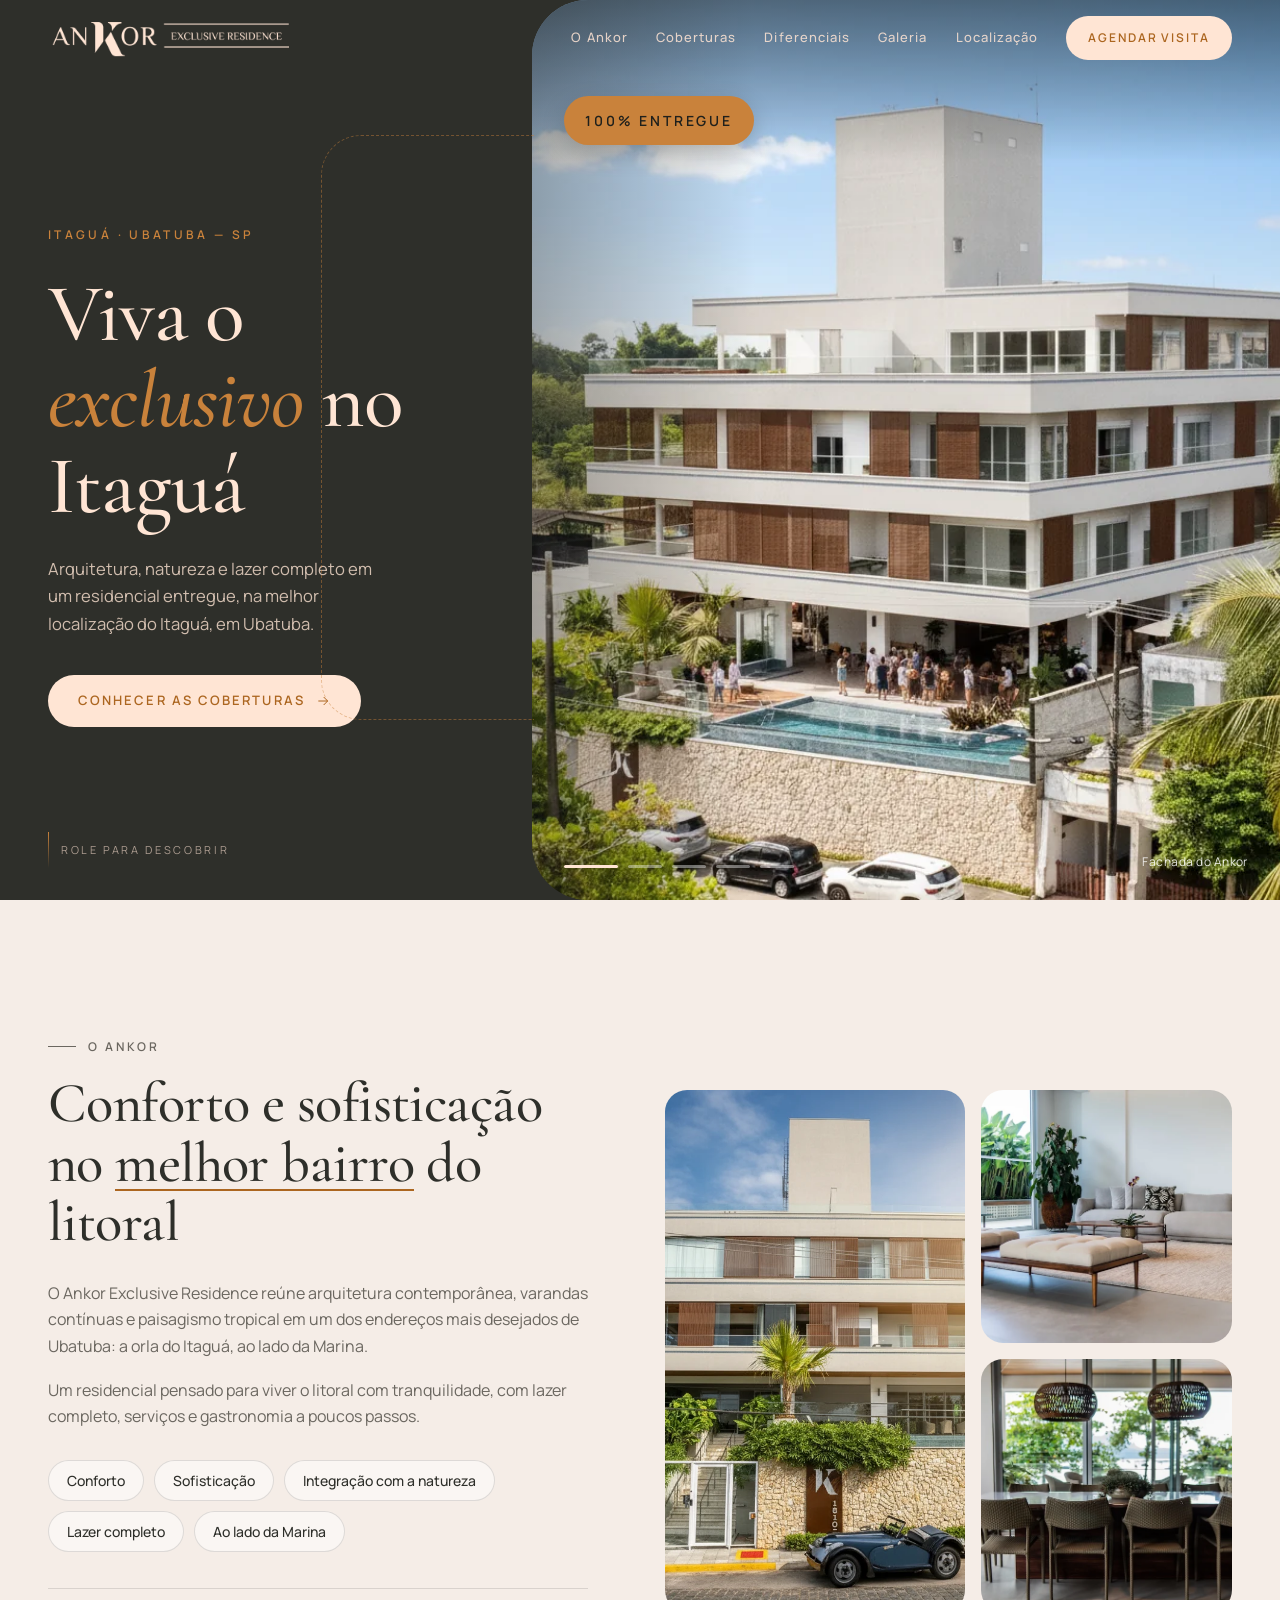
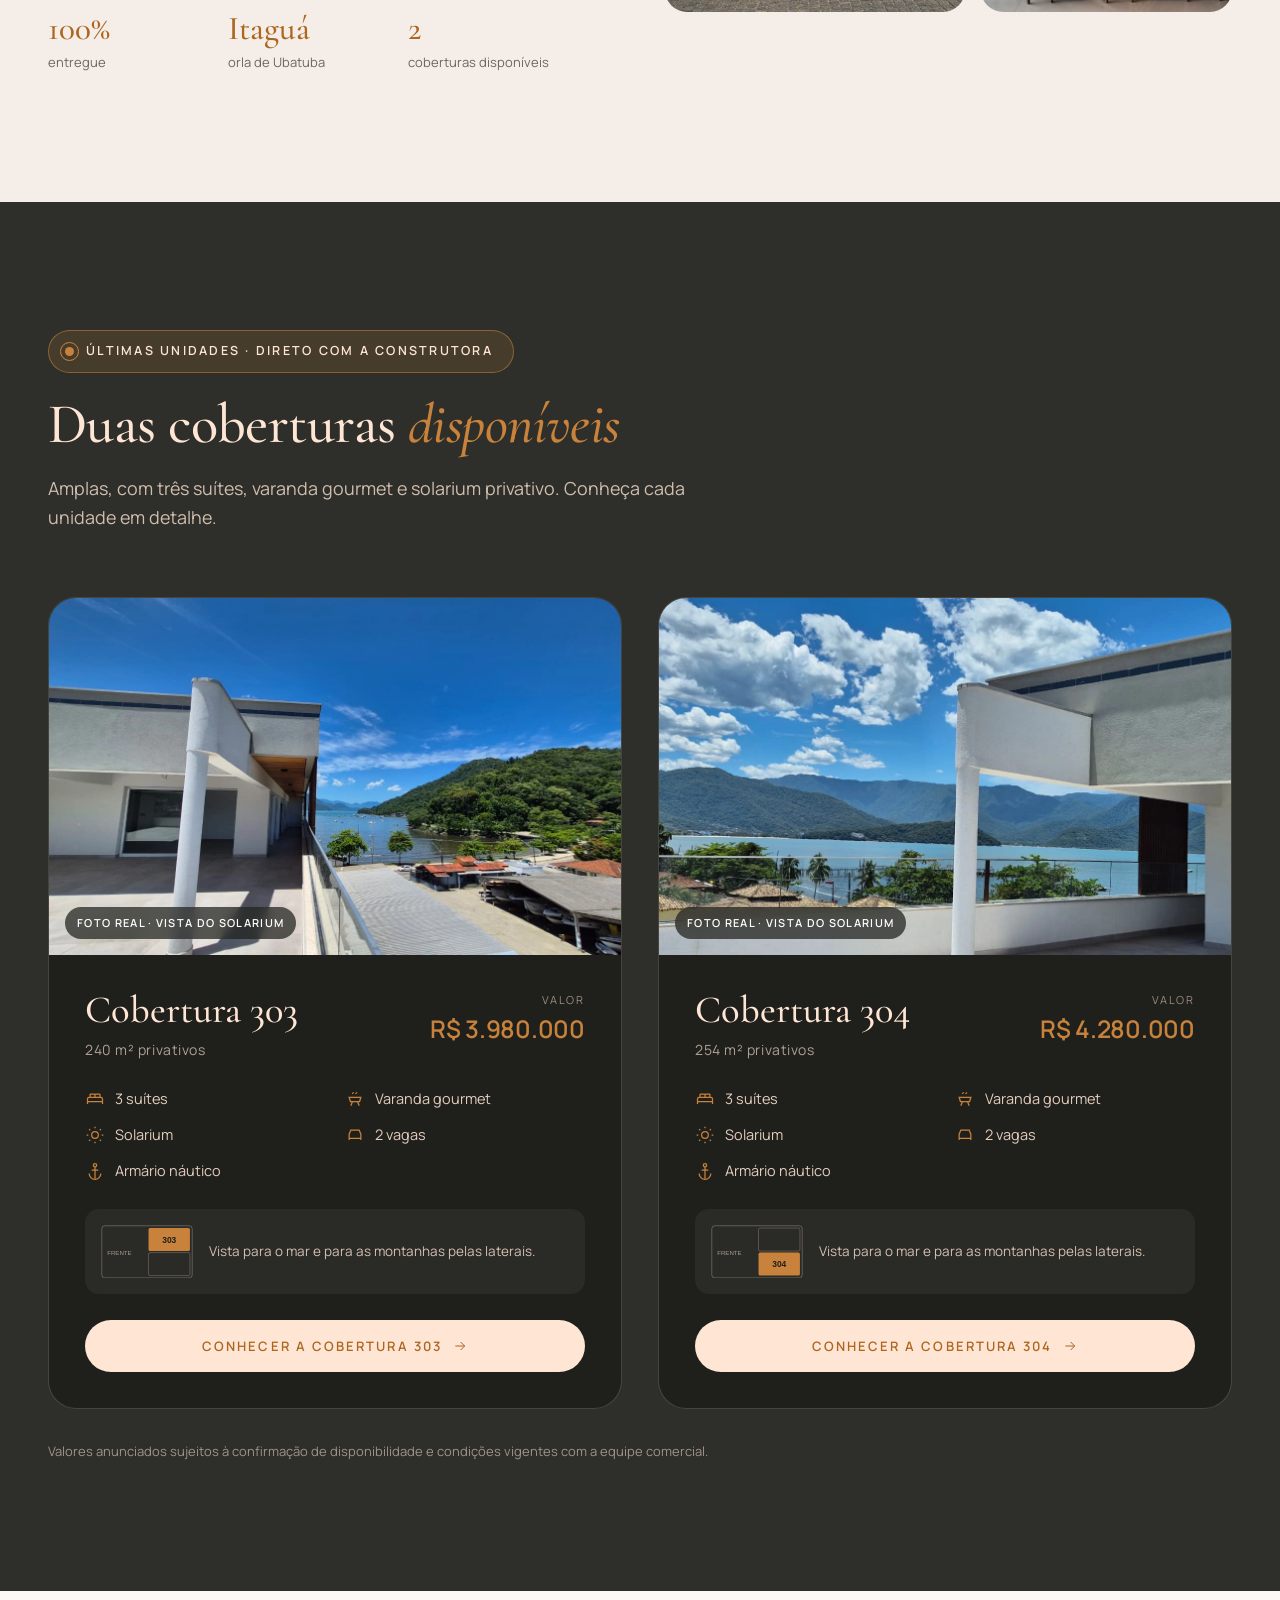
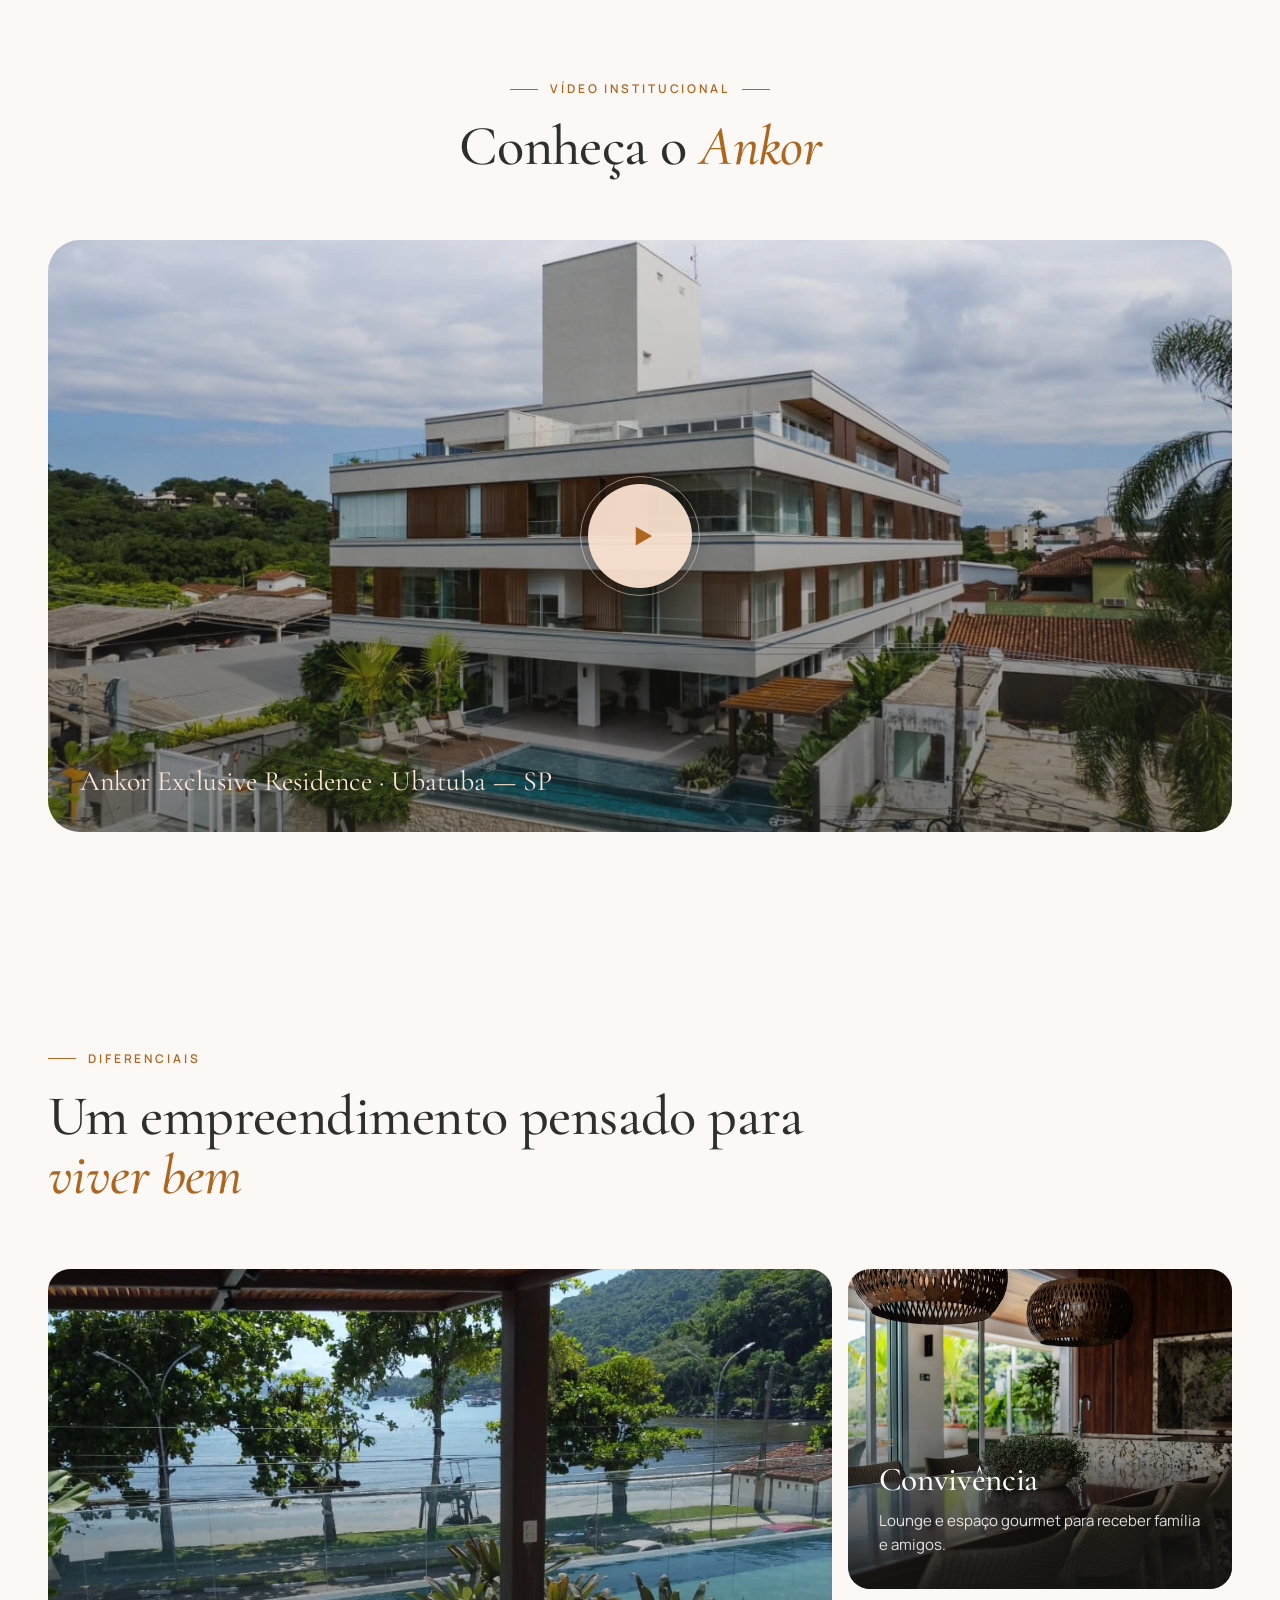
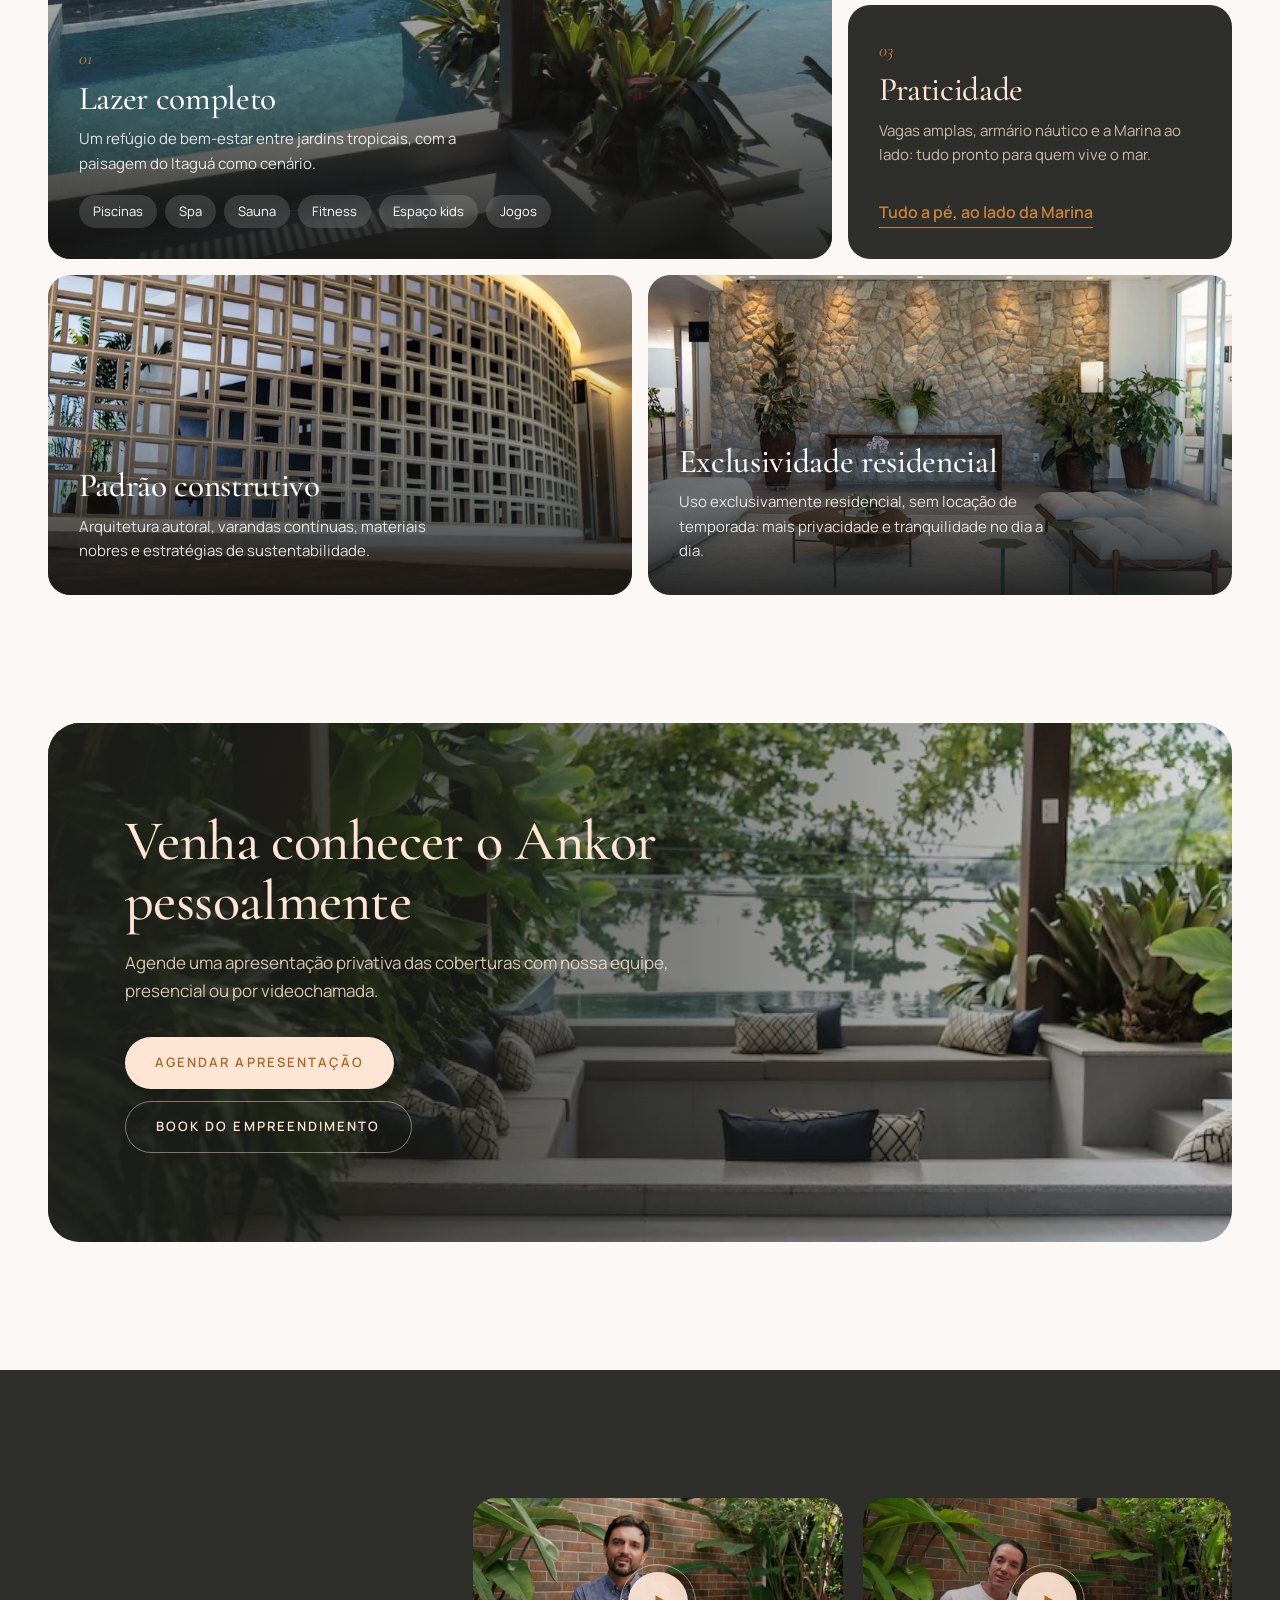
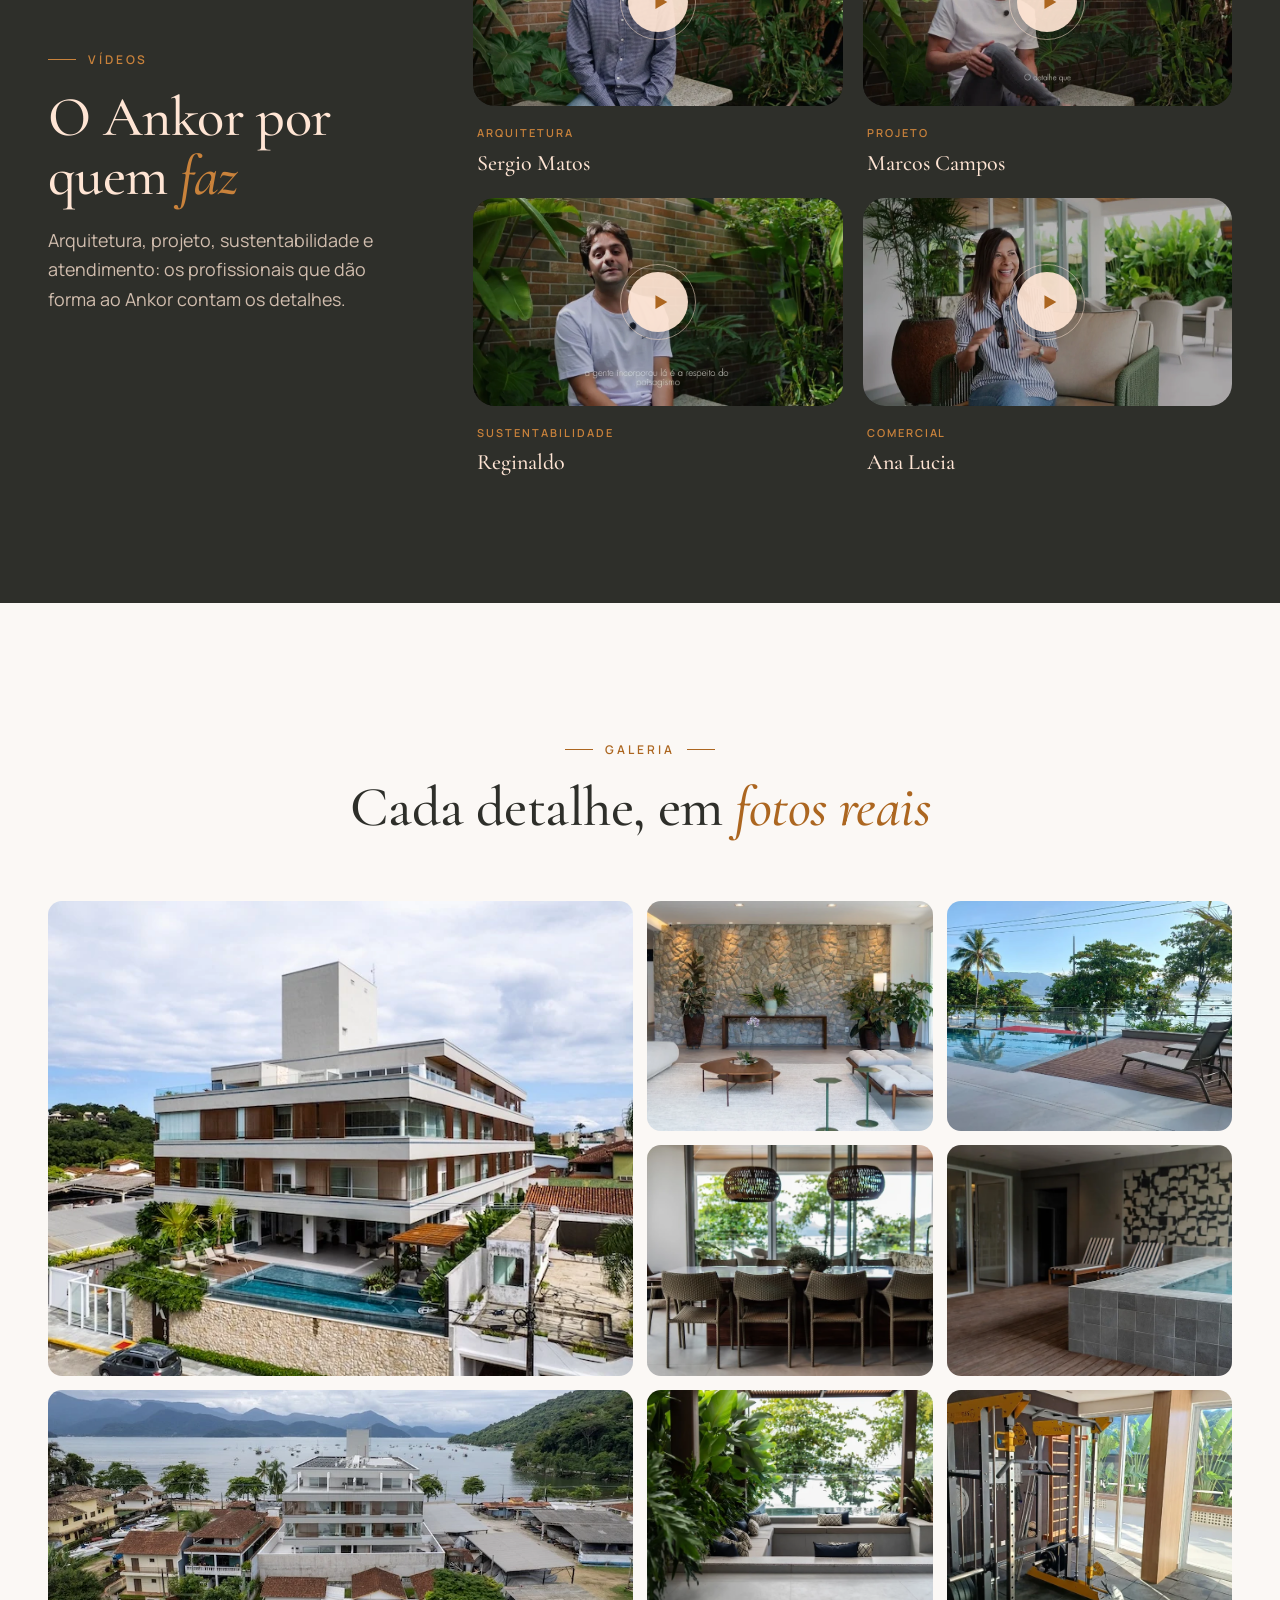
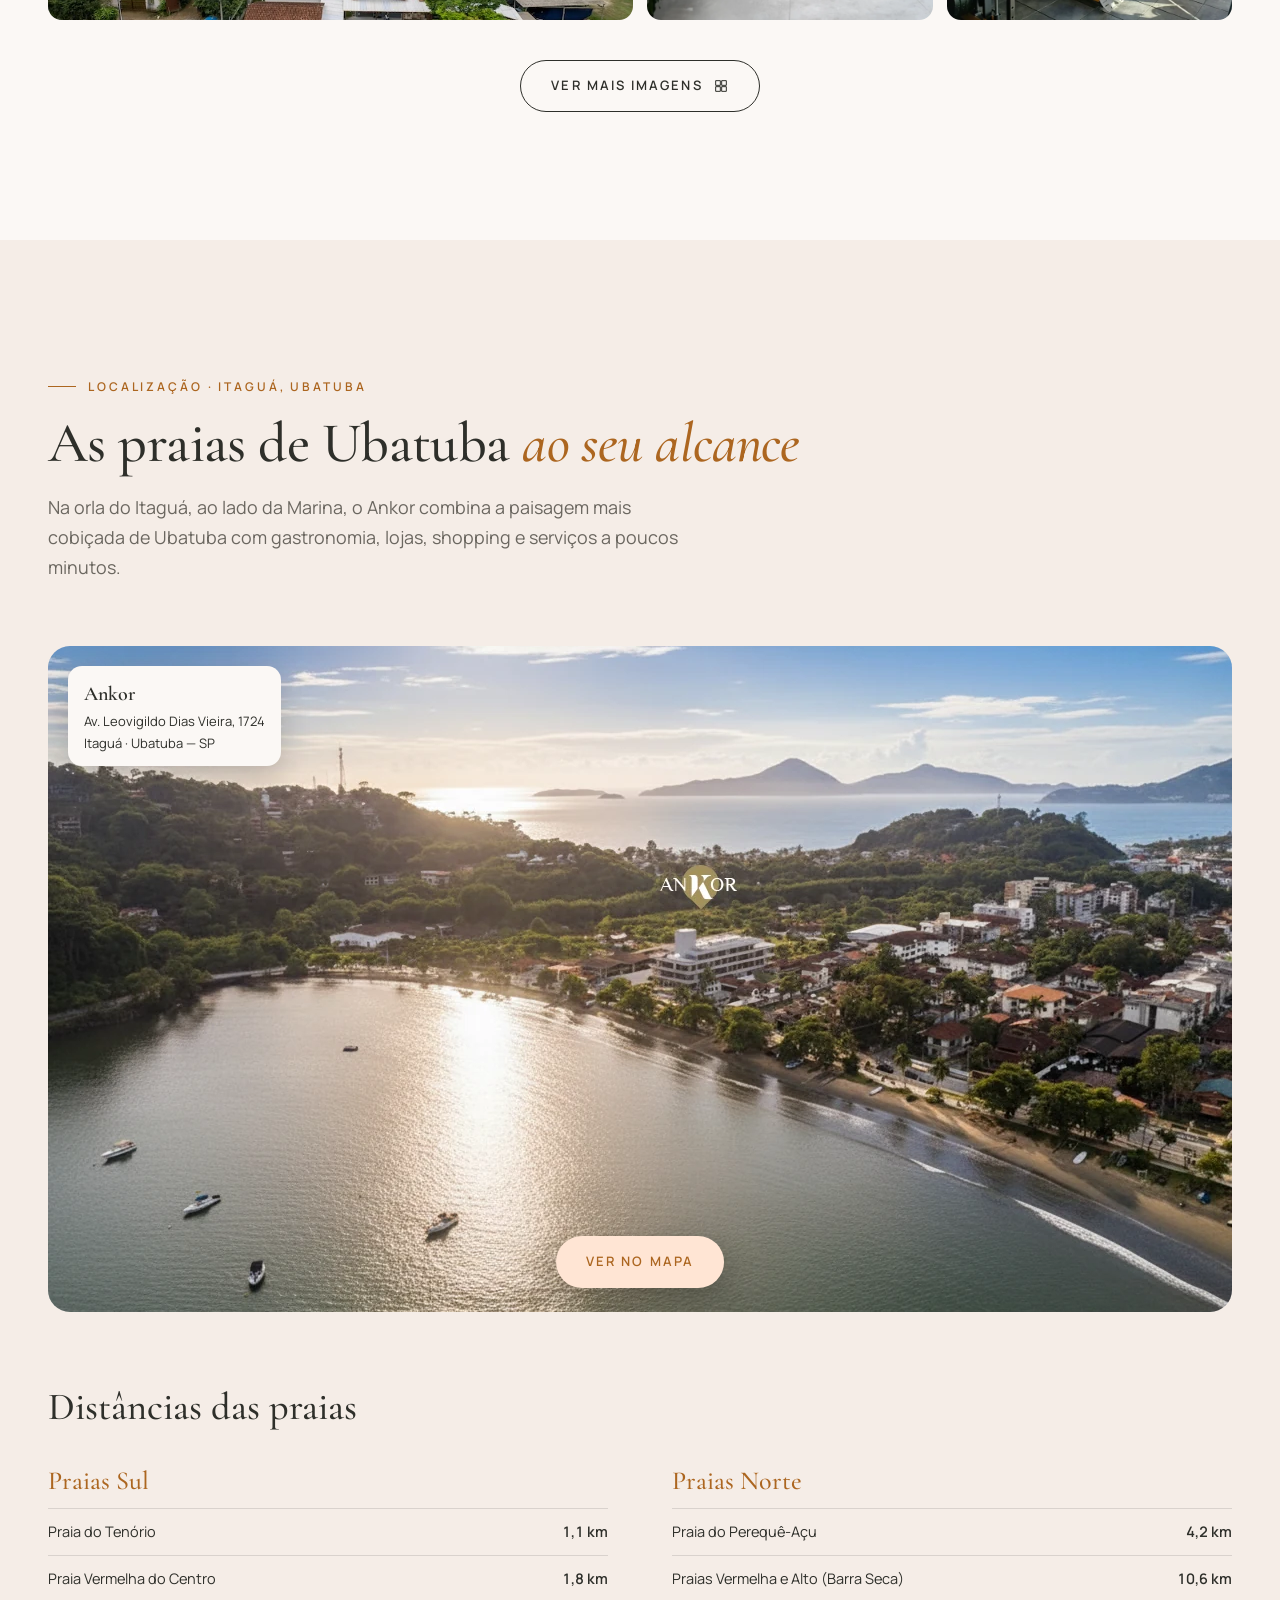
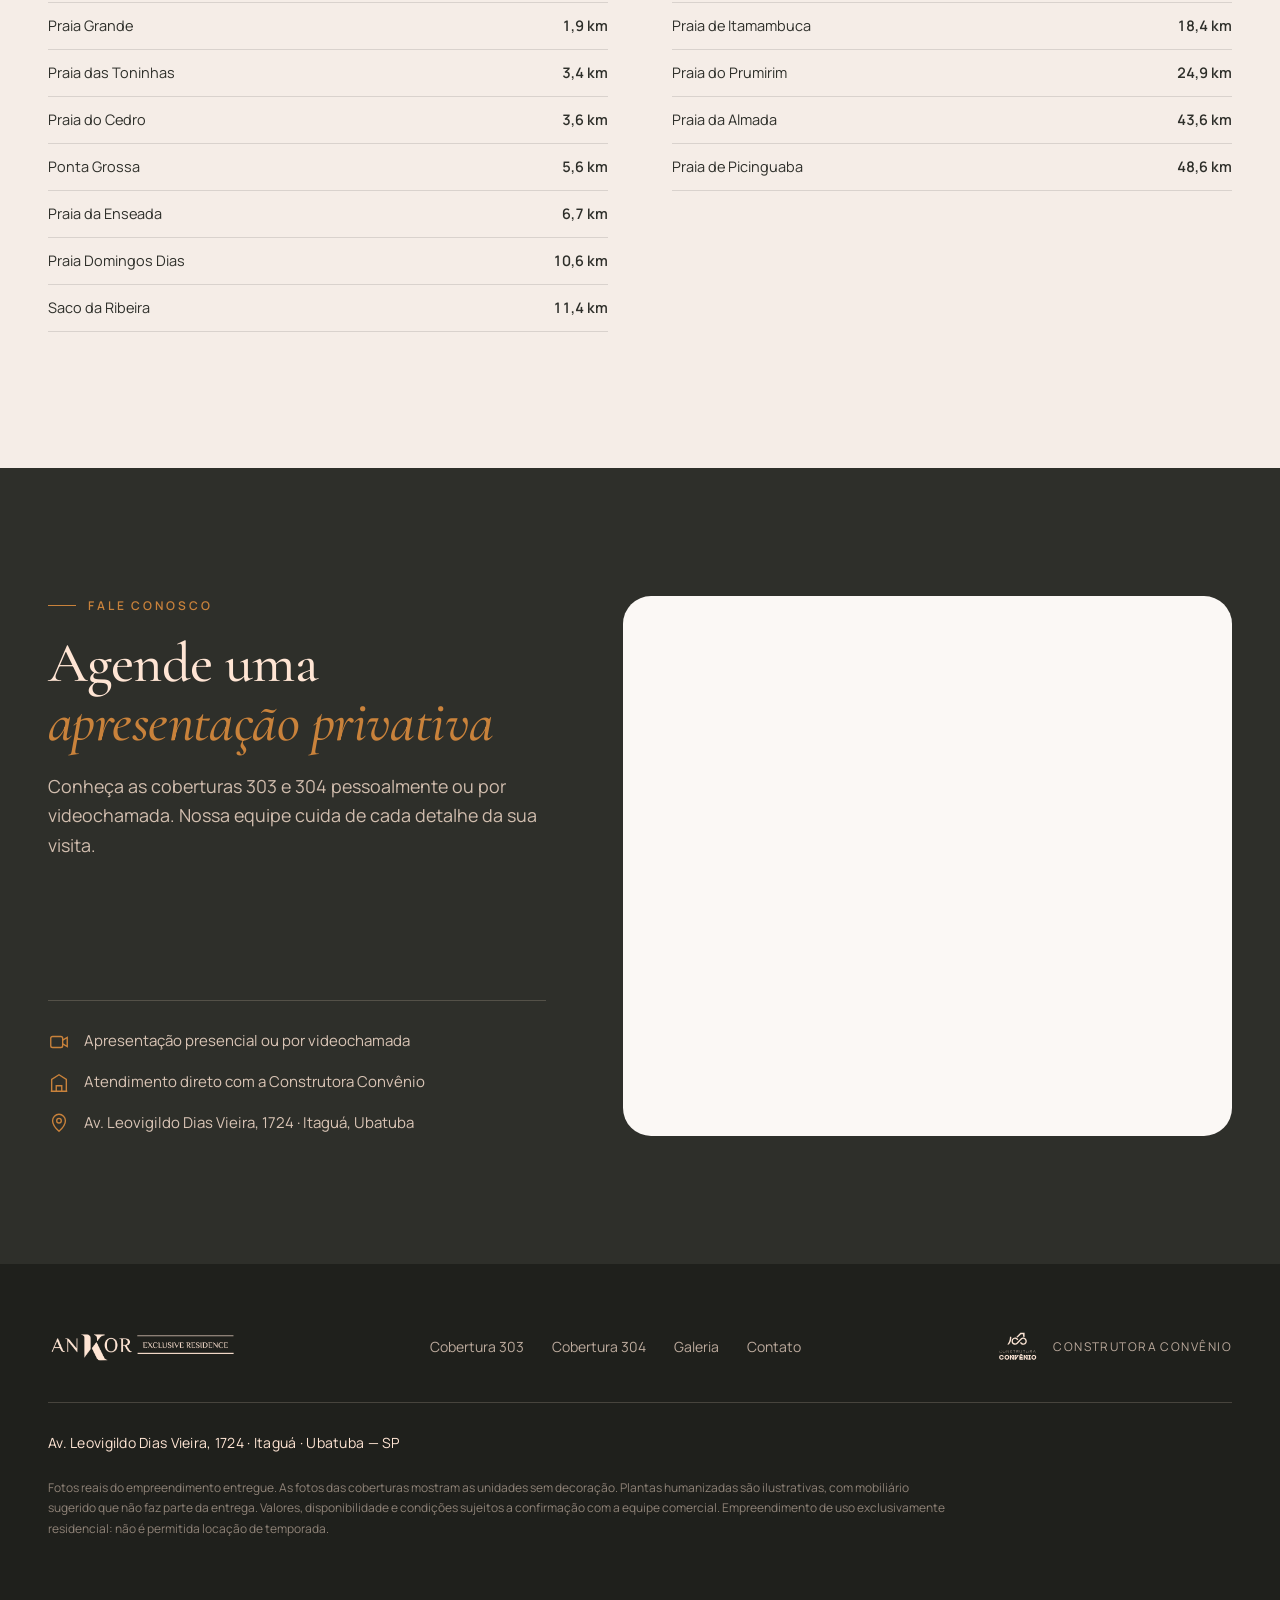
==== commit 3e1bbc2a: "Contato: texto ocupa a altura do formulário, com pontos de atendimento; no celular os pontos vão dep" ====
--- a/index.html
+++ b/index.html
@@ -17,7 +17,7 @@
 <link rel="preconnect" href="https://fonts.gstatic.com" crossorigin>
 <link href="https://fonts.googleapis.com/css2?family=Cormorant+Garamond:ital,wght@0,400;0,500;0,600;1,500&family=Manrope:wght@400;500;600&display=swap" rel="stylesheet">
 <link rel="preload" as="image" href="assets/img/hero/hero-1.webp" fetchpriority="high">
-<link rel="stylesheet" href="assets/css/style.css?v=20260929e">
+<link rel="stylesheet" href="assets/css/style.css?v=20260929g">
 
 <!-- Google Tag Manager (mesmo contêiner do site atual) -->
 <script>(function(w,d,s,l,i){w[l]=w[l]||[];w[l].push({'gtm.start':new Date().getTime(),event:'gtm.js'});var f=d.getElementsByTagName(s)[0],j=d.createElement(s),dl=l!='dataLayer'?'&l='+l:'';j.async=true;j.src='https://www.googletagmanager.com/gtm.js?id='+i+dl;f.parentNode.insertBefore(j,f);})(window,document,'script','dataLayer','GTM-N2VF7FVX');</script>
@@ -355,10 +355,15 @@
 <!-- ============ 9. FORMULÁRIO E CTA FINAL ============ -->
 <section class="section section--dark" id="contato">
   <div class="container contact">
-    <div class="reveal">
+    <div class="contact__text reveal">
       <p class="eyebrow">Fale conosco</p>
       <h2 class="h2">Agende uma <em>apresentação privativa</em></h2>
       <p class="lead" style="margin-top:20px">Conheça as coberturas 303 e 304 pessoalmente ou por videochamada. Nossa equipe cuida de cada detalhe da sua visita.</p>
+      <ul class="contact__points">
+        <li><svg viewBox="0 0 24 24" fill="none" stroke="currentColor" stroke-width="1.5" aria-hidden="true"><rect x="3" y="6" width="13" height="12" rx="2"/><path d="M16 10l5-3v10l-5-3"/></svg>Apresentação presencial ou por videochamada</li>
+        <li><svg viewBox="0 0 24 24" fill="none" stroke="currentColor" stroke-width="1.5" aria-hidden="true"><path d="M4 21V8l8-5 8 5v13M9 21v-6h6v6M3 21h18"/></svg>Atendimento direto com a Construtora Convênio</li>
+        <li><svg viewBox="0 0 24 24" fill="none" stroke="currentColor" stroke-width="1.5" aria-hidden="true"><path d="M12 21s-7-6.2-7-11.5A7 7 0 0112 2.5a7 7 0 017 7C19 14.8 12 21 12 21z"/><circle cx="12" cy="9.5" r="2.5"/></svg>Av. Leovigildo Dias Vieira, 1724 · Itaguá, Ubatuba</li>
+      </ul>
     </div>
     <div class="form-embed reveal reveal-d1">
       <iframe data-respondi src="https://form.respondi.app/JDCmWvqf?embed=true" title="Formulário de contato do Ankor" loading="lazy" allow="clipboard-write"></iframe>
@@ -390,8 +395,8 @@
   <a href="#" class="btn btn--primary" data-whatsapp="Olá! Gostaria de saber mais sobre o Ankor." hidden>WhatsApp</a>
 </div>
 
-<script src="assets/js/config.js?v=20260929e"></script>
-<script src="assets/js/data.js?v=20260929e"></script>
-<script src="assets/js/main.js?v=20260929e"></script>
+<script src="assets/js/config.js?v=20260929g"></script>
+<script src="assets/js/data.js?v=20260929g"></script>
+<script src="assets/js/main.js?v=20260929g"></script>
 </body>
 </html>
--- a/assets/css/style.css
+++ b/assets/css/style.css
@@ -432,7 +432,19 @@
 .cta-band__actions { display: flex; flex-wrap: wrap; gap: 12px; }
 
 /* ---------- Contato / formulário ---------- */
-.contact { display: grid; grid-template-columns: minmax(0, .9fr) minmax(0, 1.1fr); gap: clamp(40px, 6vw, 88px); align-items: center; }
+.contact { display: grid; grid-template-columns: minmax(0, .9fr) minmax(0, 1.1fr); gap: clamp(40px, 6vw, 88px); align-items: stretch; }
+/* texto ocupa a altura do formulário: título em cima, pontos de atendimento embaixo */
+.contact__text { display: flex; flex-direction: column; }
+.contact__points { list-style: none; margin: auto 0 0; padding: 28px 0 0; border-top: 1px solid var(--line-dark); display: grid; gap: 16px; }
+.contact__points li { display: flex; align-items: center; gap: 14px; font-size: 15px; color: rgba(255,229,212,.82); }
+.contact__points svg { flex: none; width: 22px; height: 22px; color: var(--copper-light); }
+/* no celular o formulário vem logo depois do texto e os pontos de atendimento ficam por último */
+@media (max-width: 900px) {
+  .contact { row-gap: 0; }
+  .contact__text { display: contents; }
+  .contact .form-embed { margin-top: 32px; }
+  .contact__points { order: 1; margin-top: 32px; }
+}
 .team { display: flex; flex-direction: column; gap: 14px; margin-top: 36px; }
 .team__person { display: flex; align-items: center; gap: 16px; }
 .team__person img { width: 60px; height: 60px; border-radius: 50%; object-fit: cover; object-position: top; background: var(--sand); }
